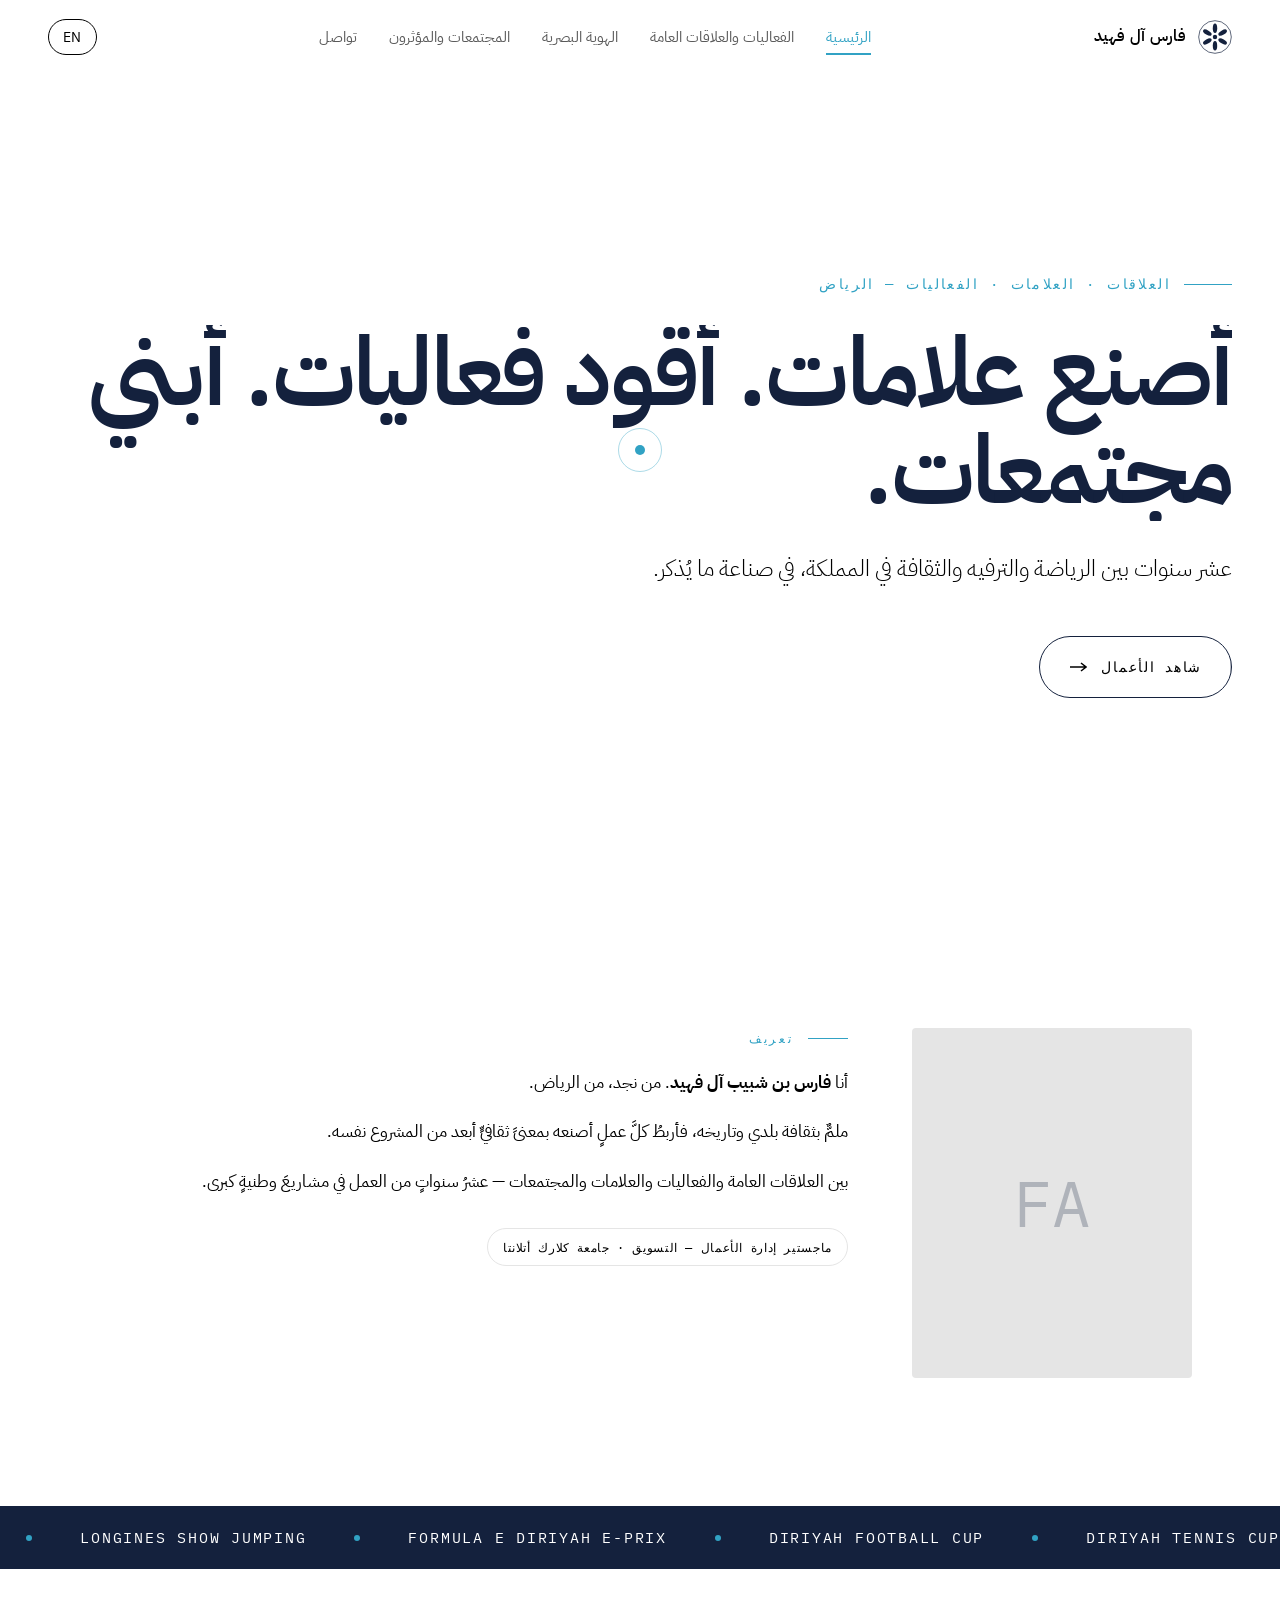
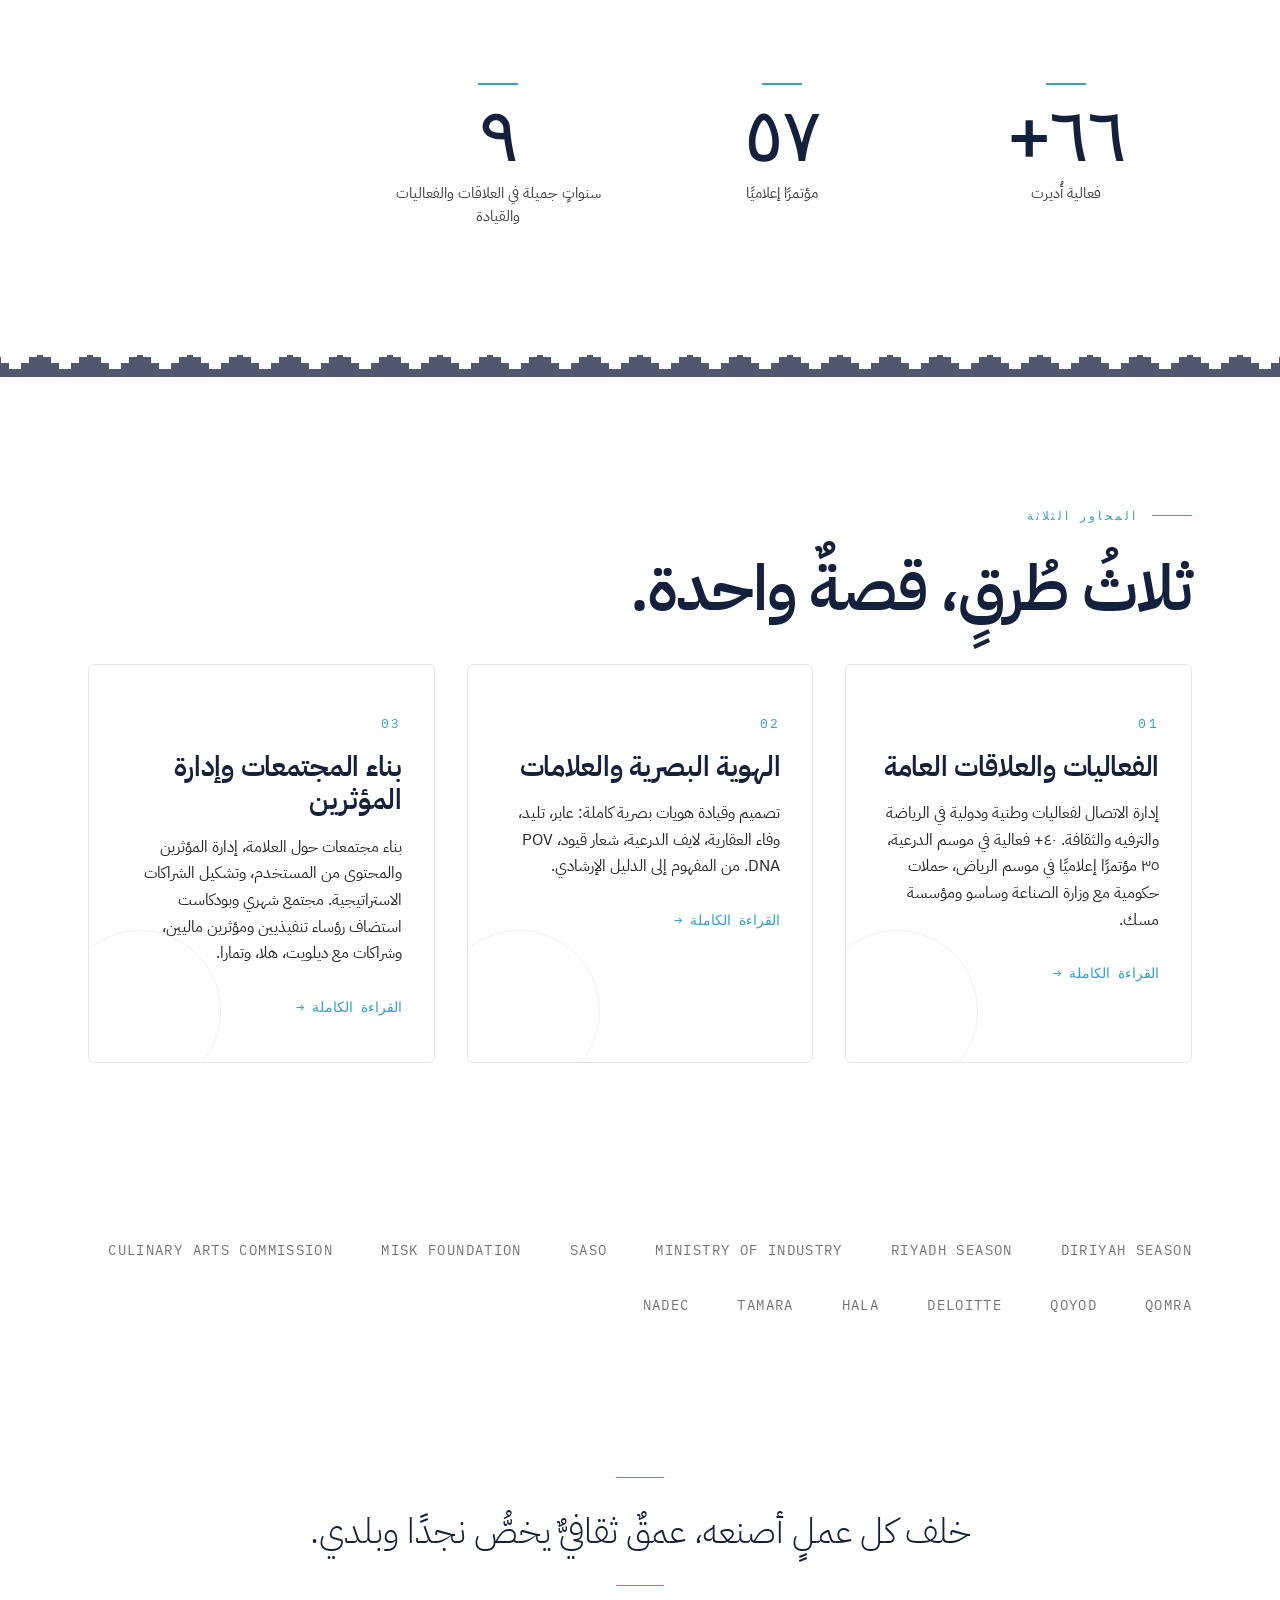
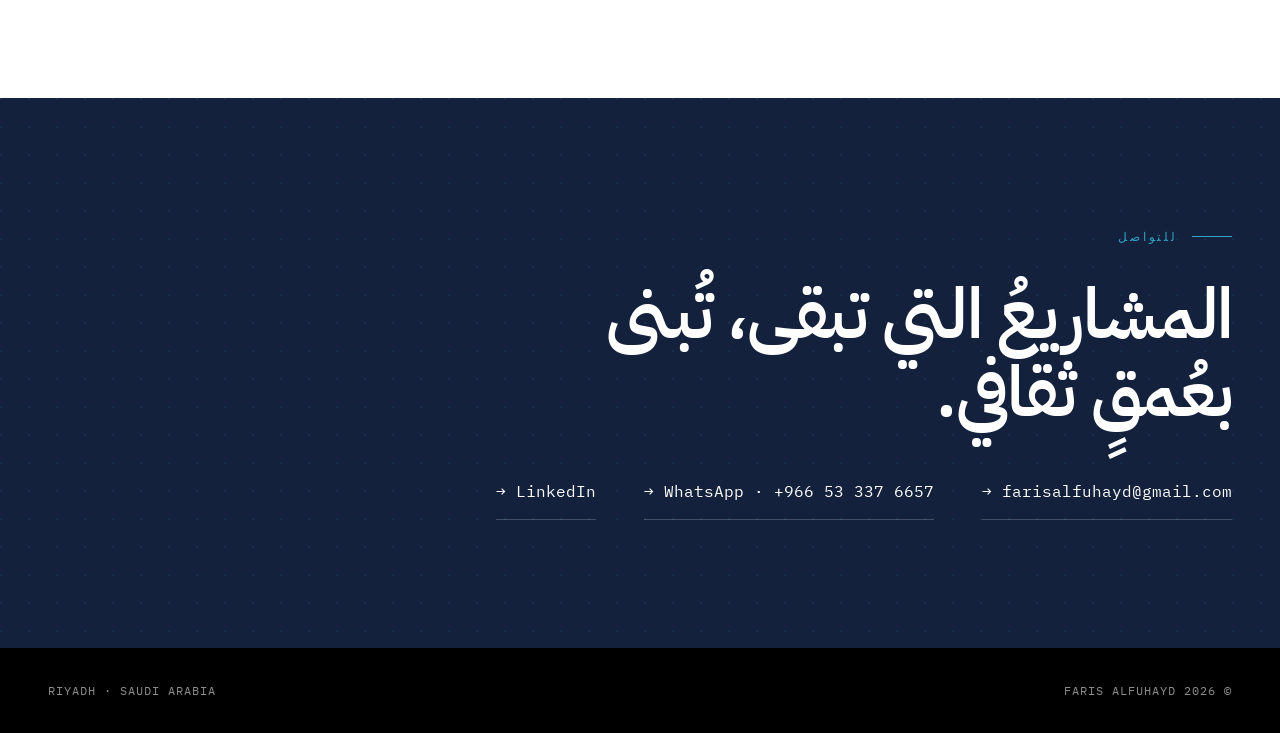
==== index.html @ be69889f "Initial portfolio site" ====
<!DOCTYPE html>
<html lang="ar" dir="rtl">
<head>
  <meta charset="UTF-8">
  <meta name="viewport" content="width=device-width, initial-scale=1.0">
  <title>فارس آل فهيد · Faris Alfuhayd</title>
  <meta name="description" content="عشر سنوات بين الرياضة والترفيه والثقافة، في صناعة ما يُذكر. علامات، فعاليات، مجتمعات.">
  <link rel="preconnect" href="https://fonts.googleapis.com">
  <link rel="preconnect" href="https://fonts.gstatic.com" crossorigin>
  <link href="https://fonts.googleapis.com/css2?family=IBM+Plex+Sans+Arabic:wght@300;400;500;600;700&family=IBM+Plex+Mono:wght@400;500&family=Inter:wght@300;400;500;600;700&display=swap" rel="stylesheet">
  <link rel="stylesheet" href="styles.css">
</head>
<body>

<!-- Opening door reveal (Najdi door inspired — six-petal rosette seal) -->
<div class="door-reveal">
  <div class="panel left"></div>
  <svg class="seal" viewBox="0 0 100 100" aria-hidden="true">
    <g fill="currentColor">
      <circle cx="50" cy="50" r="48" fill="none" stroke="currentColor" stroke-width="1.2"/>
      <circle cx="50" cy="50" r="34" fill="none" stroke="currentColor" stroke-width="0.8"/>
      <g transform="translate(50 50)">
        <ellipse cx="0" cy="-22" rx="5" ry="12"/>
        <ellipse cx="0" cy="-22" rx="5" ry="12" transform="rotate(60)"/>
        <ellipse cx="0" cy="-22" rx="5" ry="12" transform="rotate(120)"/>
        <ellipse cx="0" cy="-22" rx="5" ry="12" transform="rotate(180)"/>
        <ellipse cx="0" cy="-22" rx="5" ry="12" transform="rotate(240)"/>
        <ellipse cx="0" cy="-22" rx="5" ry="12" transform="rotate(300)"/>
        <circle r="5"/>
      </g>
      <!-- stepped crown tips outside ring -->
      <g>
        <rect x="48" y="0" width="4" height="6"/>
        <rect x="48" y="94" width="4" height="6"/>
        <rect x="0" y="48" width="6" height="4"/>
        <rect x="94" y="48" width="6" height="4"/>
      </g>
    </g>
  </svg>
  <div class="panel right"></div>
</div>

<!-- Nav -->
<nav class="nav">
  <a href="index.html" class="nav-logo">
    <svg class="mark" viewBox="0 0 100 100" aria-hidden="true">
      <g fill="currentColor">
        <circle cx="50" cy="50" r="48" fill="none" stroke="currentColor" stroke-width="2"/>
        <g transform="translate(50 50)">
          <ellipse cx="0" cy="-26" rx="6.5" ry="14"/>
          <ellipse cx="0" cy="-26" rx="6.5" ry="14" transform="rotate(60)"/>
          <ellipse cx="0" cy="-26" rx="6.5" ry="14" transform="rotate(120)"/>
          <ellipse cx="0" cy="-26" rx="6.5" ry="14" transform="rotate(180)"/>
          <ellipse cx="0" cy="-26" rx="6.5" ry="14" transform="rotate(240)"/>
          <ellipse cx="0" cy="-26" rx="6.5" ry="14" transform="rotate(300)"/>
          <circle r="6.5"/>
        </g>
      </g>
    </svg>
    <span>
      <span class="lang-ar">فارس آل فهيد</span>
      <span class="lang-en">Faris Alfuhayd</span>
    </span>
  </a>
  <ul class="nav-links">
    <li><a href="index.html"><span class="lang-ar">الرئيسية</span><span class="lang-en">Home</span></a></li>
    <li><a href="events.html"><span class="lang-ar">الفعاليات والعلاقات العامة</span><span class="lang-en">Events & PR</span></a></li>
    <li><a href="brand.html"><span class="lang-ar">الهوية البصرية</span><span class="lang-en">Brand</span></a></li>
    <li><a href="community.html"><span class="lang-ar">المجتمعات والمؤثرون</span><span class="lang-en">Community & Influencers</span></a></li>
    <li><a href="#contact"><span class="lang-ar">تواصل</span><span class="lang-en">Contact</span></a></li>
  </ul>
  <button class="lang-toggle" aria-label="Switch language">EN</button>
</nav>

<!-- Hero -->
<section class="hero">
  <!-- Hero background rosette removed pending faithful Najdi SVG from Faris.
       Will be added back when the exact pattern is provided — no recreations. -->
  <div class="hero-rosette" hidden>
    <!--
      Najdi six-petal rosette, faithful proportions:
      r=2.5  center dot (filled)
      r=12   inner petal start (gap between center and petals)
      r=50   outer petal tip (gap between petals and ring)
      r=58   inner ring (encloses petals cleanly)
      r=78   middle ring (toothed band sits between this and outer ring)
      r=78–88  24 outward-pointing teeth
      r=96   outer ring
      Petals are slim almonds, max width ~3, never overlapping each other
      or breaking the inner ring. This matches the rightmost rosette in
      the Najdi pattern reference.
    -->
    <svg viewBox="0 0 200 200" aria-hidden="true">
      <g fill="none" stroke="currentColor" stroke-width="0.6">
        <circle cx="100" cy="100" r="96"/>
        <circle cx="100" cy="100" r="78"/>
        <circle cx="100" cy="100" r="58"/>
      </g>

      <!-- Six slim almond petals, contained inside the inner ring -->
      <g transform="translate(100 100)" fill="none" stroke="currentColor" stroke-width="0.6">
        <g id="petalUnit">
          <path d="M 0 -12 C -2.5 -22 -2.5 -42 0 -50 C 2.5 -42 2.5 -22 0 -12 Z"/>
        </g>
        <use href="#petalUnit"/>
        <use href="#petalUnit" transform="rotate(60)"/>
        <use href="#petalUnit" transform="rotate(120)"/>
        <use href="#petalUnit" transform="rotate(180)"/>
        <use href="#petalUnit" transform="rotate(240)"/>
        <use href="#petalUnit" transform="rotate(300)"/>
      </g>

      <!-- Center dot -->
      <circle cx="100" cy="100" r="2.5" fill="currentColor"/>

      <!-- 24 outward-pointing teeth between middle ring (r=78) and outer ring (r=96) -->
      <g transform="translate(100 100)" fill="currentColor" stroke="none">
        <g id="toothUnit"><path d="M -1.6 -78 L 0 -88 L 1.6 -78 Z"/></g>
        <use href="#toothUnit"/>
        <use href="#toothUnit" transform="rotate(15)"/>
        <use href="#toothUnit" transform="rotate(30)"/>
        <use href="#toothUnit" transform="rotate(45)"/>
        <use href="#toothUnit" transform="rotate(60)"/>
        <use href="#toothUnit" transform="rotate(75)"/>
        <use href="#toothUnit" transform="rotate(90)"/>
        <use href="#toothUnit" transform="rotate(105)"/>
        <use href="#toothUnit" transform="rotate(120)"/>
        <use href="#toothUnit" transform="rotate(135)"/>
        <use href="#toothUnit" transform="rotate(150)"/>
        <use href="#toothUnit" transform="rotate(165)"/>
        <use href="#toothUnit" transform="rotate(180)"/>
        <use href="#toothUnit" transform="rotate(195)"/>
        <use href="#toothUnit" transform="rotate(210)"/>
        <use href="#toothUnit" transform="rotate(225)"/>
        <use href="#toothUnit" transform="rotate(240)"/>
        <use href="#toothUnit" transform="rotate(255)"/>
        <use href="#toothUnit" transform="rotate(270)"/>
        <use href="#toothUnit" transform="rotate(285)"/>
        <use href="#toothUnit" transform="rotate(300)"/>
        <use href="#toothUnit" transform="rotate(315)"/>
        <use href="#toothUnit" transform="rotate(330)"/>
        <use href="#toothUnit" transform="rotate(345)"/>
      </g>
    </svg>
  </div>

  <div class="hero-inner">
    <div class="hero-eyebrow">
      <span class="lang-ar">العلاقات · العلامات · الفعاليات — الرياض</span>
      <span class="lang-en">PR · Brand · Events — Riyadh</span>
    </div>

    <h1 class="hero-title">
      <span data-lang="ar">أصنع علامات. أقود فعاليات. أبني مجتمعات.</span>
      <span data-lang="en">I make brands. I lead events. I build communities.</span>
    </h1>

    <p class="hero-tagline">
      <span class="lang-ar">عشر سنوات بين الرياضة والترفيه والثقافة في المملكة، في صناعة ما يُذكر.</span>
      <span class="lang-en">Ten years between sport, entertainment, and culture in Saudi Arabia — making what's remembered.</span>
    </p>

    <a href="#work" class="hero-cta">
      <span class="lang-ar">شاهد الأعمال</span>
      <span class="lang-en">See the work</span>
      <svg width="18" height="10" viewBox="0 0 18 10" fill="none">
        <path d="M1 5 L17 5 M12 1 L17 5 L12 9" stroke="currentColor" stroke-width="1.5"/>
      </svg>
    </a>
  </div>
</section>

<!-- About — moved to the start (right after hero) so visitors meet Faris first -->
<section class="section" id="about">
  <div class="about-grid reveal">
    <div class="about-photo" aria-label="Faris bin Shabib Al Fuhayd portrait"></div>
    <div class="about-body">
      <div class="section-eyebrow" style="margin-bottom: 1.2rem;">
        <span class="lang-ar">تعريف</span>
        <span class="lang-en">About</span>
      </div>
      <p>
        <span class="lang-ar">أنا <strong>فارس بن شبيب آل فهيد</strong>. من نجد، من الرياض.</span>
        <span class="lang-en">I'm <strong>Faris bin Shabib Al Fuhayd</strong>. From Najd. From Riyadh.</span>
      </p>
      <p>
        <span class="lang-ar">ملمٌّ بثقافة بلدي وتاريخه، فأربطُ كلَّ عملٍ أصنعه بمعنىً ثقافيٍّ أبعد من المشروع نفسه.</span>
        <span class="lang-en">Rooted in my country's culture and history, I tie every work I make to a meaning beyond the project itself.</span>
      </p>
      <p>
        <span class="lang-ar">بين العلاقات العامة والفعاليات والعلامات والمجتمعات — عشرُ سنواتٍ من العمل في مشاريعَ وطنيةٍ كبرى.</span>
        <span class="lang-en">Across PR, events, brand, and community — ten years on national-scale projects.</span>
      </p>
      <div class="credentials">
        <span class="cred-pill"><span class="lang-ar">ماجستير إدارة الأعمال — التسويق · جامعة كلارك أتلانتا</span><span class="lang-en">MBA Marketing · Clark Atlanta</span></span>
      </div>
    </div>
  </div>
</section>

<!-- Marquee of headline credits -->
<div class="marquee">
  <div class="marquee-track">
    <span>DIRIYAH TENNIS CUP <i class="dot"></i> DIRIYAH FOOTBALL CUP <i class="dot"></i> FORMULA E DIRIYAH E-PRIX <i class="dot"></i> LONGINES SHOW JUMPING <i class="dot"></i> BMX OLYMPIC QUALIFIER <i class="dot"></i> JAKE PAUL vs TOMMY FURY <i class="dot"></i> RIYADH SEASON <i class="dot"></i> DIRIYAH SEASON <i class="dot"></i> GILLES BENSIMON · CULINARY ARTS <i class="dot"></i> MISK FOUNDATION <i class="dot"></i> MINISTRY OF INDUSTRY <i class="dot"></i> SASO <i class="dot"></i> QOYOD <i class="dot"></i>&nbsp;</span>
    <span>DIRIYAH TENNIS CUP <i class="dot"></i> DIRIYAH FOOTBALL CUP <i class="dot"></i> FORMULA E DIRIYAH E-PRIX <i class="dot"></i> LONGINES SHOW JUMPING <i class="dot"></i> BMX OLYMPIC QUALIFIER <i class="dot"></i> JAKE PAUL vs TOMMY FURY <i class="dot"></i> RIYADH SEASON <i class="dot"></i> DIRIYAH SEASON <i class="dot"></i> GILLES BENSIMON · CULINARY ARTS <i class="dot"></i> MISK FOUNDATION <i class="dot"></i> MINISTRY OF INDUSTRY <i class="dot"></i> SASO <i class="dot"></i> QOYOD <i class="dot"></i>&nbsp;</span>
  </div>
</div>

<!-- Stats -->
<section class="stats">
  <div class="stat reveal">
    <div class="stat-number count-on-scroll" data-target="70" data-suffix="+">0</div>
    <div class="stat-label">
      <span class="lang-ar">فعالية أُديرت</span>
      <span class="lang-en">events managed</span>
    </div>
  </div>
  <div class="stat reveal">
    <div class="stat-number count-on-scroll" data-target="60" data-suffix="">0</div>
    <div class="stat-label">
      <span class="lang-ar">مؤتمرًا إعلاميًا</span>
      <span class="lang-en">media conferences</span>
    </div>
  </div>
  <div class="stat reveal">
    <div class="stat-number count-on-scroll" data-target="10" data-suffix="">0</div>
    <div class="stat-label">
      <span class="lang-ar">سنواتٍ جميلة في العلاقات والفعاليات والقيادة</span>
      <span class="lang-en">years in PR, events, and leadership</span>
    </div>
  </div>
</section>

<!-- Najdi stepped-crown band (tiled as CSS background, exact proportions) -->
<div class="crown-step" aria-hidden="true"></div>

<!-- Three Pillars -->
<section class="section" id="work">
  <div class="reveal">
    <div class="section-eyebrow">
      <span class="lang-ar">المحاور الثلاثة</span>
      <span class="lang-en">Three pillars</span>
    </div>
    <h2 class="section-title">
      <span class="lang-ar">ثلاثُ طُرقٍ، قصةٌ واحدة.</span>
      <span class="lang-en">Three paths. One story.</span>
    </h2>
  </div>

  <div class="pillars reveal-stagger">
    <a href="events.html" class="pillar">
      <div class="pillar-num">01</div>
      <h3>
        <span class="lang-ar">الفعاليات والعلاقات العامة</span>
        <span class="lang-en">Events & PR</span>
      </h3>
      <p>
        <span class="lang-ar">إدارة الاتصال لفعاليات وطنية ودولية في الرياضة والترفيه والثقافة. ٤٠+ فعالية في موسم الدرعية، ٣٥ مؤتمرًا إعلاميًا في موسم الرياض، حملات حكومية مع وزارة الصناعة وساسو ومؤسسة مسك.</span>
        <span class="lang-en">Communications leadership for national and international events across sport, entertainment and culture. 40+ events at Diriyah Season, 35 media conferences at Riyadh Season, government communications with MIM, SASO and MISK.</span>
      </p>
      <span class="work-card-arrow">
        <span class="lang-ar">القراءة الكاملة</span>
        <span class="lang-en">Read full case</span>
        →
      </span>
    </a>

    <a href="brand.html" class="pillar">
      <div class="pillar-num">02</div>
      <h3>
        <span class="lang-ar">الهوية البصرية والعلامات</span>
        <span class="lang-en">Brand Identity</span>
      </h3>
      <p>
        <span class="lang-ar">تصميم وقيادة هويات بصرية كاملة: عابر، تليد، وفاء العقارية، لايف الدرعية، شعار قيود، POV DNA. من المفهوم إلى الدليل الإرشادي.</span>
        <span class="lang-en">Full visual identity systems designed and led: ABER, Talid, WAFA real estate, Live Diriyah, Qoyod, POV DNA. From concept to brand guidelines.</span>
      </p>
      <span class="work-card-arrow">
        <span class="lang-ar">القراءة الكاملة</span>
        <span class="lang-en">Read full case</span>
        →
      </span>
    </a>

    <a href="community.html" class="pillar">
      <div class="pillar-num">03</div>
      <h3>
        <span class="lang-ar">بناء المجتمعات وإدارة المؤثرين</span>
        <span class="lang-en">Community Building & Influencer Management</span>
      </h3>
      <p>
        <span class="lang-ar">بناء مجتمعات حول العلامة، إدارة المؤثرين والمحتوى من المستخدم، وتشكيل الشراكات الاستراتيجية. مجتمع شهري وبودكاست استضاف رؤساء تنفيذيين ومؤثرين ماليين، وشراكات مع ديلويت، هلا، وتمارا.</span>
        <span class="lang-en">Building communities around the brand, running influencer and UGC rosters, and shaping strategic partnerships. A monthly community and podcast that has hosted CEOs and major finance creators, with partnerships across Deloitte, HALA, and Tamara.</span>
      </p>
      <span class="work-card-arrow">
        <span class="lang-ar">القراءة الكاملة</span>
        <span class="lang-en">Read full case</span>
        →
      </span>
    </a>
  </div>
</section>

<!-- Client strip -->
<div class="client-strip reveal">
  <span>Diriyah Season</span>
  <span>Riyadh Season</span>
  <span>Ministry of Industry</span>
  <span>SASO</span>
  <span>MISK Foundation</span>
  <span>Culinary Arts Commission</span>
  <span>Qomra</span>
  <span>Qoyod</span>
  <span>Deloitte</span>
  <span>HALA</span>
  <span>Tamara</span>
  <span>NADEC</span>
</div>

<!-- Pull quote -->
<div class="pullquote reveal">
  <span class="lang-ar">خلف كل عملٍ أصنعه، عمقٌ ثقافيٌّ يخصُّ نجدًا وبلدي.</span>
  <span class="lang-en">Behind every work I make, a cultural depth that belongs to Najd and to my country.</span>
</div>

<!-- Contact -->
<section class="contact" id="contact">
  <div class="contact-inner reveal">
    <div class="section-eyebrow" style="color: var(--turquoise);">
      <span class="lang-ar">للتواصل</span>
      <span class="lang-en">Get in touch</span>
    </div>
    <h2 class="contact-title">
      <span class="lang-ar">المشاريعُ التي تبقى، تُبنى بعُمقٍ ثقافي.</span>
      <span class="lang-en">The projects that last are built with cultural depth.</span>
    </h2>
    <div class="contact-links">
      <a href="mailto:farisalfuhayd@gmail.com">
        farisalfuhayd@gmail.com →
      </a>
      <a href="https://wa.me/966533376657" target="_blank" rel="noopener">
        WhatsApp · +966 53 337 6657 →
      </a>
      <a href="https://www.linkedin.com/in/faris-al-fuhayd" target="_blank" rel="noopener">
        LinkedIn →
      </a>
    </div>
  </div>
</section>

<!-- Footer -->
<footer class="footer">
  <div>© 2026 FARIS ALFUHAYD</div>
  <div>RIYADH · SAUDI ARABIA</div>
</footer>

<script src="script.js"></script>
</body>
</html>
---- styles.css ----
/* =====================================================
   Faris Alfuhayd — Portfolio · v2
   Palette: Black, Prussian Blue, Turquoise Surf, Alabaster, White
   Motion: Najdi pattern system — stepped crowns, six-petal
           rosettes, toothed zigzags, diamond rosette borders.
   ===================================================== */

:root {
  --black: #000000;
  --prussian: #14213D;
  --turquoise: #31A2C4;
  --alabaster: #E5E5E5;
  --white: #FFFFFF;

  --ink: var(--black);
  --bg: var(--white);
  --surface: var(--alabaster);
  --accent: var(--turquoise);
  --deep: var(--prussian);

  --serif-ar: "IBM Plex Sans Arabic", "Noto Naskh Arabic", system-ui, sans-serif;
  --serif-en: "Inter", "Söhne", system-ui, -apple-system, sans-serif;
  --mono: "IBM Plex Mono", "JetBrains Mono", ui-monospace, monospace;

  --maxw: 1200px;
  --gutter: clamp(1rem, 4vw, 3rem);
  --section-y: clamp(4rem, 10vw, 8rem);

  --ease: cubic-bezier(0.65, 0, 0.35, 1);
  --ease-out: cubic-bezier(0.16, 1, 0.3, 1);
  --ease-spring: cubic-bezier(0.34, 1.56, 0.64, 1);
}

* { box-sizing: border-box; margin: 0; padding: 0; }

html { scroll-behavior: smooth; }
html[dir="rtl"] { direction: rtl; }
html[dir="ltr"] { direction: ltr; }

body {
  font-family: var(--serif-ar);
  background: var(--bg);
  color: var(--ink);
  font-size: 17px;
  line-height: 1.7;
  -webkit-font-smoothing: antialiased;
  overflow-x: hidden;
  cursor: none;
}

html[lang="en"] body { font-family: var(--serif-en); line-height: 1.6; }

[data-lang="ar"] { display: none; }
[data-lang="en"] { display: none; }
html[lang="ar"] [data-lang="ar"] { display: revert; }
html[lang="en"] [data-lang="en"] { display: revert; }
html[lang="ar"] .lang-ar { display: inline; }
html[lang="en"] .lang-en { display: inline; }
html[lang="ar"] .lang-en,
html[lang="en"] .lang-ar { display: none; }

a { color: inherit; text-decoration: none; }
img, svg, video { display: block; max-width: 100%; height: auto; }

/* Custom cursor — simple Turquoise dot until faithful Najdi SVG is provided. */
.cursor-dot {
  position: fixed; top: 0; left: 0;
  width: 10px; height: 10px;
  background: var(--accent);
  border-radius: 50%;
  pointer-events: none;
  z-index: 9999;
  transform: translate(-50%, -50%);
  transition: width 0.25s, height 0.25s, opacity 0.25s, transform 0.25s var(--ease-spring);
}
.cursor-ring {
  position: fixed; top: 0; left: 0;
  width: 44px; height: 44px;
  border: 1px solid var(--accent);
  border-radius: 50%;
  pointer-events: none;
  z-index: 9998;
  transform: translate(-50%, -50%);
  transition: width 0.3s var(--ease-out), height 0.3s var(--ease-out), opacity 0.3s, border-color 0.3s;
  opacity: 0.4;
}
body.cursor-hover .cursor-dot { width: 18px; height: 18px; }
body.cursor-hover .cursor-ring { width: 82px; height: 82px; opacity: 0.25; border-color: var(--accent); }

@media (hover: none), (max-width: 768px) {
  body { cursor: auto; }
  .cursor-dot, .cursor-ring { display: none; }
}

/* =================== Opening door reveal =================== */
.door-reveal {
  position: fixed;
  inset: 0;
  z-index: 10000;
  pointer-events: none;
  display: flex;
}
.door-reveal .panel {
  flex: 1;
  background: var(--prussian);
  position: relative;
  transition: transform 1.6s var(--ease) 0.4s;
}
.door-reveal .panel.left { transform-origin: left; }
.door-reveal .panel.right { transform-origin: right; }
.door-reveal.open .panel.left { transform: translateX(-100%); }
.door-reveal.open .panel.right { transform: translateX(100%); }
html[dir="rtl"] .door-reveal.open .panel.left { transform: translateX(100%); }
html[dir="rtl"] .door-reveal.open .panel.right { transform: translateX(-100%); }

/* Stepped crown silhouette over the door (Najdi mud-wall top) */
.door-reveal .panel::before {
  content: "";
  position: absolute;
  top: 0; left: 0; right: 0;
  height: 30px;
  background-image:
    linear-gradient(var(--turquoise), var(--turquoise));
  background-size: 0 0;
  /* The pattern itself comes from .crown-pattern below; here we leave the panel solid. */
}

.door-reveal .seal {
  position: absolute;
  top: 50%; left: 50%;
  width: 180px; height: 180px;
  color: var(--turquoise);
  opacity: 0;
  transform: translate(-50%, -50%) scale(0.4) rotate(-90deg);
  animation: sealIn 1.1s var(--ease-spring) 0.2s forwards;
}
.door-reveal.open .seal {
  animation: sealOut 0.7s var(--ease) forwards;
}
@keyframes sealIn {
  to { opacity: 1; transform: translate(-50%, -50%) scale(1) rotate(0deg); }
}
@keyframes sealOut {
  to { opacity: 0; transform: translate(-50%, -50%) scale(2.5) rotate(180deg); }
}

/* =================== Najdi pattern bands =================== */
/* Stepped crown — tiled as a CSS background so proportions stay crisp.
   Each 50×22 unit is the exact stepped pyramid; repeat-x keeps geometry. */
.crown-step {
  display: block;
  width: 100%;
  height: 22px;
  background-image: url("data:image/svg+xml;utf8,<svg xmlns='http://www.w3.org/2000/svg' viewBox='0 0 50 22'><g fill='%2314213D'><rect x='0' y='14' width='50' height='8'/><rect x='6' y='8' width='38' height='6'/><rect x='14' y='2' width='22' height='6'/><rect x='22' y='0' width='6' height='2'/></g></svg>");
  background-repeat: repeat-x;
  background-position: center top;
  background-size: 50px 22px;
  opacity: 0;
  transform: translateY(20px);
  transition: opacity 1s var(--ease-out), transform 1s var(--ease-out);
}
.crown-step.in { opacity: 0.75; transform: translateY(0); }
.crown-step.solid.in { opacity: 1; }

/* Diamond-rosette border */
.rosette-border {
  display: flex;
  justify-content: center;
  align-items: center;
  gap: 24px;
  color: var(--prussian);
  margin: clamp(2.5rem, 6vw, 5rem) 0;
  opacity: 0;
  transform: translateY(20px);
  transition: opacity 1s var(--ease-out), transform 1s var(--ease-out);
}
.rosette-border.in { opacity: 0.55; transform: translateY(0); }
.rosette-border svg { width: 36px; height: 36px; flex: none; }
.rosette-border .line {
  height: 1px; background: currentColor; flex: 1; max-width: 200px; opacity: 0.4;
}

/* Toothed zigzag */
.tooth-band {
  height: 14px; width: 100%;
  background-image: url("data:image/svg+xml;utf8,<svg xmlns='http://www.w3.org/2000/svg' viewBox='0 0 20 14'><path d='M0 0 L10 14 L20 0 Z' fill='%2314213D'/></svg>");
  background-repeat: repeat-x;
  background-size: 20px 14px;
  opacity: 0.3;
}

/* =================== Nav =================== */
.nav {
  position: fixed;
  top: 0; left: 0; right: 0;
  z-index: 100;
  padding: 1.2rem var(--gutter);
  display: flex;
  align-items: center;
  justify-content: space-between;
  background: rgba(255,255,255,0.78);
  backdrop-filter: blur(20px);
  -webkit-backdrop-filter: blur(20px);
  border-bottom: 1px solid transparent;
  transition: border-color 0.4s, background 0.4s, padding 0.4s;
}
.nav.scrolled {
  border-color: rgba(20,33,61,0.08);
  padding-top: 0.9rem;
  padding-bottom: 0.9rem;
}

.nav-logo {
  display: flex;
  align-items: center;
  gap: 0.7rem;
  font-weight: 600;
  font-size: 1rem;
  letter-spacing: 0.02em;
  transition: gap 0.3s;
}
.nav-logo:hover { gap: 1rem; }
.nav-logo .mark {
  width: 34px; height: 34px;
  color: var(--prussian);
  transition: transform 0.6s var(--ease-spring), color 0.3s;
}
.nav-logo:hover .mark { transform: rotate(60deg); color: var(--accent); }

.nav-links {
  display: flex;
  align-items: center;
  gap: 2rem;
  list-style: none;
}
.nav-links a {
  position: relative;
  font-size: 0.95rem;
  font-weight: 400;
  opacity: 0.65;
  transition: opacity 0.3s, color 0.3s;
}
.nav-links a:hover, .nav-links a.active { opacity: 1; color: var(--accent); }
.nav-links a.active::after {
  content: ""; position: absolute;
  bottom: -7px; left: 0; right: 0;
  height: 2px; background: var(--accent);
  transform-origin: left; animation: drawLine 0.4s var(--ease-out);
}
html[dir="rtl"] .nav-links a.active::after { transform-origin: right; }
@keyframes drawLine { from { transform: scaleX(0); } to { transform: scaleX(1); } }

.lang-toggle {
  background: none;
  border: 1px solid var(--ink);
  padding: 0.4rem 0.9rem;
  font-family: inherit;
  font-size: 0.85rem;
  cursor: pointer;
  border-radius: 999px;
  transition: background 0.3s, color 0.3s, transform 0.3s;
  color: var(--ink);
}
.lang-toggle:hover { background: var(--ink); color: var(--white); transform: scale(1.05); }

@media (max-width: 768px) {
  .nav-links { display: none; }
}

/* =================== Hero =================== */
.hero {
  min-height: 100vh;
  padding: calc(var(--section-y) + 4rem) var(--gutter) var(--section-y);
  display: flex;
  flex-direction: column;
  justify-content: center;
  position: relative;
  overflow: hidden;
}

/* Hero rosette intentionally hidden until faithful Najdi SVG is provided. */
.hero-rosette { display: none; }
@keyframes rotate { to { transform: rotate(360deg); } }

.hero-inner {
  max-width: var(--maxw);
  width: 100%;
  margin: 0 auto;
  position: relative;
  z-index: 1;
}

.hero-eyebrow {
  font-family: var(--mono);
  font-size: 0.85rem;
  letter-spacing: 0.18em;
  text-transform: uppercase;
  color: var(--accent);
  margin-bottom: 1.8rem;
  opacity: 0;
  transform: translateY(20px);
  animation: rise 0.9s var(--ease-out) 1.8s forwards;
  display: inline-flex;
  align-items: center;
  gap: 0.8rem;
}
.hero-eyebrow::before {
  content: "";
  width: 48px; height: 1px;
  background: var(--accent);
}

.hero-title {
  font-size: clamp(2.6rem, 7.5vw, 6rem);
  font-weight: 600;
  line-height: 1.02;
  letter-spacing: -0.025em;
  color: var(--prussian);
  margin-bottom: 1.8rem;
  overflow: hidden;
}
.hero-title .word {
  display: inline-block;
  opacity: 0;
  transform: translateY(60px);
  animation: rise 1.1s var(--ease-out) forwards;
}

.hero-tagline {
  font-size: clamp(1.1rem, 1.8vw, 1.5rem);
  font-weight: 300;
  color: var(--ink);
  max-width: 760px;
  margin-bottom: 3rem;
  opacity: 0;
  transform: translateY(20px);
  animation: rise 1s var(--ease-out) 2.2s forwards;
}

.hero-cta {
  display: inline-flex;
  align-items: center;
  gap: 0.9rem;
  font-family: var(--mono);
  font-size: 0.9rem;
  text-transform: uppercase;
  letter-spacing: 0.12em;
  padding: 1.1rem 1.8rem;
  border: 1px solid var(--prussian);
  border-radius: 999px;
  transition: all 0.4s var(--ease-out);
  opacity: 0;
  transform: translateY(20px);
  animation: rise 1s var(--ease-out) 2.5s forwards;
  position: relative;
  overflow: hidden;
}
.hero-cta::before {
  content: ""; position: absolute;
  inset: 0;
  background: var(--prussian);
  transform: translateX(-100%);
  transition: transform 0.5s var(--ease);
  z-index: -1;
}
html[dir="rtl"] .hero-cta::before { transform: translateX(100%); }
.hero-cta:hover { color: var(--white); gap: 1.4rem; border-color: var(--prussian); }
.hero-cta:hover::before { transform: translateX(0); }
.hero-cta svg { transition: transform 0.4s var(--ease-spring); }
.hero-cta:hover svg { transform: translateX(4px); }
html[dir="rtl"] .hero-cta:hover svg { transform: translateX(-4px); }

@keyframes rise { to { opacity: 1; transform: translateY(0); } }

/* =================== Scroll indicator =================== */
.scroll-cue {
  position: absolute;
  bottom: 2rem; left: 50%;
  transform: translateX(-50%);
  font-family: var(--mono);
  font-size: 0.72rem;
  letter-spacing: 0.2em;
  text-transform: uppercase;
  opacity: 0;
  animation: rise 1s var(--ease-out) 3s forwards, breathe 2s ease-in-out 3s infinite;
  color: var(--ink);
}
@keyframes breathe {
  0%, 100% { transform: translateX(-50%) translateY(0); opacity: 0.4; }
  50% { transform: translateX(-50%) translateY(6px); opacity: 1; }
}

/* =================== Section base =================== */
.section {
  padding: var(--section-y) var(--gutter);
  max-width: var(--maxw);
  margin: 0 auto;
  position: relative;
}
.section.dark {
  background: var(--prussian);
  color: var(--white);
  max-width: none;
  margin: 0;
  padding-left: var(--gutter);
  padding-right: var(--gutter);
}

.section-eyebrow {
  font-family: var(--mono);
  font-size: 0.78rem;
  letter-spacing: 0.22em;
  text-transform: uppercase;
  color: var(--accent);
  margin-bottom: 1.8rem;
  display: flex;
  align-items: center;
  gap: 0.9rem;
}
.section-eyebrow::before {
  content: "";
  width: 40px; height: 1px;
  background: var(--accent);
}

.section-title {
  font-size: clamp(2rem, 5vw, 4rem);
  font-weight: 600;
  line-height: 1.08;
  letter-spacing: -0.02em;
  color: var(--prussian);
  margin-bottom: 2.5rem;
  max-width: 18ch;
}
.section.dark .section-title { color: var(--white); }

.section-lede {
  font-size: clamp(1rem, 1.4vw, 1.2rem);
  font-weight: 300;
  max-width: 720px;
  line-height: 1.7;
  opacity: 0.85;
  margin-bottom: 3rem;
}

/* =================== Mask-wipe reveal =================== */
.mask-reveal {
  display: inline-block;
  position: relative;
  overflow: hidden;
  padding-block: 0.05em;
}
.mask-reveal > span {
  display: inline-block;
  transform: translateY(110%);
  transition: transform 1s var(--ease-out);
}
.mask-reveal.in > span { transform: translateY(0); }

/* =================== Pillars =================== */
.pillars {
  display: grid;
  grid-template-columns: repeat(3, 1fr);
  gap: 2rem;
}
@media (max-width: 800px) { .pillars { grid-template-columns: 1fr; } }

.pillar {
  position: relative;
  padding: 3rem 2rem 2.5rem;
  background: var(--white);
  border: 1px solid var(--alabaster);
  border-radius: 6px;
  transition: transform 0.5s var(--ease-out), border-color 0.5s, box-shadow 0.5s;
  overflow: hidden;
}
.pillar::before {
  content: "";
  position: absolute;
  top: 0; left: 0; right: 0;
  height: 4px;
  background: var(--accent);
  transform: scaleX(0);
  transform-origin: left;
  transition: transform 0.6s var(--ease);
}
html[dir="rtl"] .pillar::before { transform-origin: right; }

/* Pillar corner watermark — neutral geometric ring until faithful Najdi SVG is provided. */
.pillar::after {
  content: "";
  position: absolute;
  inset: auto -40px -40px auto;
  width: 160px; height: 160px;
  border: 1px solid var(--alabaster);
  border-radius: 50%;
  transition: transform 0.8s var(--ease), border-color 0.5s, opacity 0.5s;
  opacity: 0.6;
  pointer-events: none;
}
html[dir="rtl"] .pillar::after { inset: auto auto -30px -30px; }
.pillar:hover { transform: translateY(-8px); border-color: var(--accent); box-shadow: 0 30px 60px -20px rgba(20,33,61,0.18); }
.pillar:hover::before { transform: scaleX(1); }
.pillar:hover::after { transform: rotate(45deg) scale(1.15); opacity: 0.8; }

.pillar-num {
  font-family: var(--mono);
  font-size: 0.8rem;
  color: var(--accent);
  letter-spacing: 0.18em;
}
.pillar h3 {
  font-size: 1.75rem;
  font-weight: 600;
  color: var(--prussian);
  margin: 1rem 0;
  letter-spacing: -0.01em;
  line-height: 1.2;
}
.pillar p {
  font-size: 0.98rem;
  line-height: 1.7;
  opacity: 0.85;
}
.pillar .work-card-arrow {
  margin-top: 1.8rem;
  font-family: var(--mono);
  font-size: 0.85rem;
  color: var(--accent);
  display: inline-flex;
  align-items: center;
  gap: 0.5rem;
  transition: gap 0.4s var(--ease-spring), letter-spacing 0.4s;
}
.pillar:hover .work-card-arrow { gap: 1.1rem; letter-spacing: 0.02em; }

/* =================== Stats =================== */
.stats {
  display: grid;
  grid-template-columns: repeat(4, 1fr);
  gap: 2rem;
  padding: var(--section-y) var(--gutter);
  max-width: var(--maxw);
  margin: 0 auto;
}
@media (max-width: 800px) { .stats { grid-template-columns: repeat(2, 1fr); gap: 3rem 1.5rem; } }

.stat { text-align: center; position: relative; }
.stat::before {
  content: "";
  position: absolute;
  top: -14px;
  left: 50%;
  transform: translateX(-50%) scaleX(0);
  transform-origin: center;
  width: 40px; height: 2px;
  background: var(--accent);
  transition: transform 0.7s var(--ease) 0.3s;
}
.stat.in::before { transform: translateX(-50%) scaleX(1); }
.stat-number {
  font-family: var(--mono);
  font-size: clamp(2.6rem, 6vw, 4.6rem);
  font-weight: 500;
  color: var(--prussian);
  line-height: 1;
  letter-spacing: -0.025em;
  display: inline-block;
  transition: transform 0.4s var(--ease-spring);
}
.stat.pulse .stat-number { transform: scale(1.1); }
.stat-label {
  font-size: 0.92rem;
  margin-top: 0.7rem;
  opacity: 0.75;
  line-height: 1.5;
}

/* =================== Marquee =================== */
.marquee {
  overflow: hidden;
  background: var(--prussian);
  color: var(--white);
  padding: 1.2rem 0;
}
.marquee-track {
  display: flex;
  gap: 3rem;
  white-space: nowrap;
  animation: marquee 50s linear infinite;
  font-family: var(--mono);
  font-size: 0.92rem;
  letter-spacing: 0.12em;
  text-transform: uppercase;
}
@keyframes marquee { to { transform: translateX(-50%); } }
html[dir="rtl"] .marquee-track { animation-name: marqueeRTL; }
@keyframes marqueeRTL { from { transform: translateX(-50%); } to { transform: translateX(0); } }
.marquee-track span { display: inline-flex; align-items: center; gap: 3rem; }
.marquee-track .dot {
  display: inline-block;
  width: 6px; height: 6px;
  background: var(--accent);
  border-radius: 50%;
  flex-shrink: 0;
}

/* =================== Client strip =================== */
.client-strip {
  display: flex;
  flex-wrap: wrap;
  gap: 2rem 3rem;
  align-items: center;
  padding: 3rem var(--gutter);
  max-width: var(--maxw);
  margin: 0 auto;
}
.client-strip span {
  font-family: var(--mono);
  font-size: 0.86rem;
  letter-spacing: 0.1em;
  text-transform: uppercase;
  opacity: 0.55;
  transition: opacity 0.4s, color 0.4s, transform 0.4s var(--ease-spring);
  cursor: default;
}
.client-strip span:hover { opacity: 1; color: var(--accent); transform: translateY(-3px); }

/* =================== CASE STUDY — simplified, no meta sidebar =================== */
.case {
  padding: var(--section-y) 0;
  position: relative;
  border-bottom: 1px solid var(--alabaster);
}
.case:last-child { border-bottom: none; }

.case-headline {
  font-size: clamp(1.7rem, 4vw, 3rem);
  font-weight: 600;
  color: var(--prussian);
  line-height: 1.15;
  letter-spacing: -0.018em;
  max-width: 22ch;
  margin-bottom: 2.5rem;
}

.case-number {
  font-family: var(--mono);
  font-size: 0.78rem;
  letter-spacing: 0.22em;
  text-transform: uppercase;
  color: var(--accent);
  margin-bottom: 1.4rem;
  display: flex;
  align-items: center;
  gap: 0.9rem;
}
.case-number::before {
  content: "";
  width: 40px; height: 1px;
  background: var(--accent);
}

.case-body p {
  margin-bottom: 1.1rem;
  font-size: 1.04rem;
  line-height: 1.78;
  max-width: 760px;
}
.case-body ul {
  margin-block: 1.2rem;
  padding-inline-start: 1.6rem;
  max-width: 760px;
}
.case-body li {
  margin-bottom: 0.65rem;
  line-height: 1.7;
  font-size: 1rem;
}
.case-body li::marker { color: var(--accent); }
.case-body strong { color: var(--prussian); font-weight: 600; }

/* Image gallery slot — for when you drop your photos in */
.case-gallery {
  display: grid;
  grid-template-columns: repeat(auto-fill, minmax(280px, 1fr));
  gap: 1rem;
  margin: 3rem 0 1rem;
}
.case-img {
  position: relative;
  aspect-ratio: 4/3;
  background: var(--alabaster);
  border-radius: 4px;
  overflow: hidden;
  cursor: pointer;
}
.case-img.wide { grid-column: span 2; aspect-ratio: 16/9; }
@media (max-width: 700px) { .case-img.wide { grid-column: auto; aspect-ratio: 4/3; } }
.case-img img,
.case-img video {
  width: 100%; height: 100%;
  object-fit: cover;
  transition: transform 1s var(--ease-out), filter 0.6s;
  filter: saturate(0.85);
}
.case-img:hover img,
.case-img:hover video { transform: scale(1.06); filter: saturate(1.1); }
.case-img::after {
  content: "";
  position: absolute;
  inset: 0;
  background: linear-gradient(to top, rgba(20, 33, 61, 0.55) 0%, rgba(20, 33, 61, 0.05) 50%, transparent 100%);
  opacity: 0;
  transition: opacity 0.5s var(--ease);
}
.case-img:hover::after { opacity: 1; }
.case-img-caption {
  position: absolute;
  inset-inline: 1rem; bottom: 1rem;
  color: var(--white);
  font-family: var(--mono);
  font-size: 0.78rem;
  letter-spacing: 0.06em;
  opacity: 0;
  transform: translateY(20px);
  transition: opacity 0.5s, transform 0.5s var(--ease-out);
  z-index: 2;
  text-shadow: 0 2px 12px rgba(0,0,0,0.6);
}
.case-img:hover .case-img-caption { opacity: 1; transform: translateY(0); }
.case-img-placeholder {
  position: absolute; inset: 0;
  display: flex; align-items: center; justify-content: center;
  font-family: var(--mono);
  font-size: 0.78rem;
  letter-spacing: 0.18em;
  text-transform: uppercase;
  color: var(--prussian);
  opacity: 0.35;
  text-align: center;
  padding: 1rem;
}

/* =================== About =================== */
.about-grid {
  display: grid;
  grid-template-columns: 280px 1fr;
  gap: 4rem;
  align-items: start;
}
@media (max-width: 800px) { .about-grid { grid-template-columns: 1fr; gap: 2rem; } }
.about-photo {
  aspect-ratio: 4/5;
  background: var(--alabaster);
  border-radius: 4px;
  position: relative;
  overflow: hidden;
  transition: transform 0.6s var(--ease-out);
}
.about-photo::after {
  content: "FA";
  position: absolute;
  inset: 0;
  display: flex;
  align-items: center;
  justify-content: center;
  font-family: var(--mono);
  font-size: 4rem;
  color: var(--prussian);
  opacity: 0.25;
}
.about-photo:hover { transform: scale(1.02); }
.about-body p { margin-bottom: 1.2rem; font-size: 1.05rem; line-height: 1.78; }
.credentials {
  display: flex;
  flex-wrap: wrap;
  gap: 0.6rem;
  margin-top: 2rem;
}
.cred-pill {
  padding: 0.45rem 0.95rem;
  border: 1px solid var(--alabaster);
  border-radius: 999px;
  font-family: var(--mono);
  font-size: 0.78rem;
  letter-spacing: 0.05em;
  background: var(--white);
  transition: all 0.3s;
  cursor: default;
}
.cred-pill:hover { border-color: var(--accent); color: var(--accent); transform: translateY(-2px); }

/* =================== Contact =================== */
.contact {
  padding: var(--section-y) var(--gutter);
  background: var(--prussian);
  color: var(--white);
  position: relative;
  overflow: hidden;
}
.contact::before {
  content: "";
  position: absolute;
  inset: 0;
  background-image: radial-gradient(circle at 1px 1px, rgba(49, 162, 196, 0.18) 1px, transparent 0);
  background-size: 28px 28px;
  opacity: 0.6;
}
.contact-inner {
  max-width: var(--maxw);
  margin: 0 auto;
  position: relative;
}
.contact-title {
  font-size: clamp(2.2rem, 5.5vw, 4.5rem);
  font-weight: 600;
  line-height: 1.1;
  letter-spacing: -0.02em;
  margin-bottom: 2rem;
  max-width: 18ch;
}
.contact-links {
  display: flex;
  flex-wrap: wrap;
  gap: 2rem 3rem;
  margin-top: 2rem;
}
.contact-links a {
  display: inline-flex;
  align-items: center;
  gap: 0.7rem;
  padding: 0.9rem 0;
  font-family: var(--mono);
  font-size: 0.98rem;
  border-bottom: 1px solid rgba(255,255,255,0.2);
  transition: border-color 0.4s, color 0.4s, gap 0.4s var(--ease-spring);
}
.contact-links a:hover { color: var(--accent); border-color: var(--accent); gap: 1.1rem; }

/* =================== Footer =================== */
.footer {
  padding: 2rem var(--gutter);
  background: var(--black);
  color: rgba(255,255,255,0.55);
  font-family: var(--mono);
  font-size: 0.78rem;
  letter-spacing: 0.08em;
  display: flex;
  flex-wrap: wrap;
  justify-content: space-between;
  gap: 1rem;
}

/* =================== Reveal on scroll =================== */
.reveal {
  opacity: 0; transform: translateY(50px);
  transition: opacity 1s var(--ease-out), transform 1s var(--ease-out);
}
.reveal.in { opacity: 1; transform: translateY(0); }

.reveal-stagger > * {
  opacity: 0;
  transform: translateY(40px);
  transition: opacity 0.8s var(--ease-out), transform 0.8s var(--ease-out);
}
.reveal-stagger.in > * { opacity: 1; transform: translateY(0); }
.reveal-stagger.in > *:nth-child(1) { transition-delay: 0.05s; }
.reveal-stagger.in > *:nth-child(2) { transition-delay: 0.2s; }
.reveal-stagger.in > *:nth-child(3) { transition-delay: 0.35s; }
.reveal-stagger.in > *:nth-child(4) { transition-delay: 0.5s; }
.reveal-stagger.in > *:nth-child(5) { transition-delay: 0.65s; }
.reveal-stagger.in > *:nth-child(6) { transition-delay: 0.8s; }

/* =================== Page hero =================== */
.page-hero {
  padding: calc(var(--section-y) + 5rem) var(--gutter) var(--section-y);
  max-width: var(--maxw);
  margin: 0 auto;
  position: relative;
}
.page-hero h1 {
  font-size: clamp(2.6rem, 6.5vw, 5rem);
  font-weight: 600;
  letter-spacing: -0.022em;
  color: var(--prussian);
  line-height: 1.08;
  margin-bottom: 1.8rem;
}
.page-hero p {
  font-size: clamp(1.05rem, 1.6vw, 1.3rem);
  font-weight: 300;
  max-width: 760px;
  opacity: 0.85;
}

/* =================== Brand showcase =================== */
.brand-card {
  background: var(--white);
  border: 1px solid var(--alabaster);
  border-radius: 6px;
  padding: 0;
  overflow: hidden;
  margin-bottom: 3rem;
  transition: border-color 0.4s, transform 0.6s var(--ease-out), box-shadow 0.6s;
  cursor: pointer;
}
.brand-card:hover {
  border-color: var(--prussian);
  transform: translateY(-6px);
  box-shadow: 0 30px 70px -25px rgba(20,33,61,0.25);
}
.brand-card-cover {
  padding: 4rem 2rem;
  text-align: center;
  display: flex;
  flex-direction: column;
  align-items: center;
  justify-content: center;
  min-height: 320px;
  position: relative;
  overflow: hidden;
}
.brand-card-cover::after {
  content: "";
  position: absolute; inset: 0;
  background: radial-gradient(circle at 50% 50%, rgba(255,255,255,0.08) 0%, transparent 70%);
  opacity: 0;
  transition: opacity 0.5s;
}
.brand-card:hover .brand-card-cover::after { opacity: 1; }
.brand-card-body {
  padding: 2rem;
  border-top: 1px solid var(--alabaster);
}
.brand-card h3 {
  font-size: 1.65rem;
  font-weight: 600;
  color: var(--prussian);
  margin-bottom: 0.5rem;
}
.brand-card-tag {
  font-family: var(--mono);
  font-size: 0.78rem;
  letter-spacing: 0.15em;
  text-transform: uppercase;
  color: var(--accent);
  margin-bottom: 1rem;
}
.brand-card p { line-height: 1.7; font-size: 0.98rem; opacity: 0.85; }

.cover-aber { background: linear-gradient(135deg, #6B2FB5 0%, #14213D 70%, #000 100%); color: var(--white); }
.cover-talid { background: linear-gradient(135deg, #F2E8DC 0%, #D9C4A1 100%); color: var(--prussian); }
.cover-wafa { background: linear-gradient(135deg, #2F5C6E 0%, #14213D 100%); color: var(--white); }
.cover-live { background: linear-gradient(135deg, #B9532C 0%, #6E2C18 100%); color: var(--white); }
.cover-quyud { background: linear-gradient(135deg, #1A1A1A 0%, #000 100%); color: var(--turquoise); }
.cover-pov { background: linear-gradient(135deg, var(--alabaster) 0%, #B8B8B8 100%); color: var(--prussian); }

.brand-name-display {
  font-size: clamp(2.5rem, 6vw, 5rem);
  font-weight: 700;
  letter-spacing: -0.02em;
  line-height: 1;
  position: relative;
  z-index: 1;
}
.brand-name-display .ar { font-family: var(--serif-ar); }
.brand-name-display .en { font-family: var(--serif-en); }
.brand-tagline-display {
  margin-top: 1rem;
  font-size: 1.05rem;
  font-weight: 300;
  opacity: 0.85;
  letter-spacing: 0.02em;
  position: relative;
  z-index: 1;
}

/* =================== Pull quote =================== */
.pullquote {
  font-size: clamp(1.4rem, 2.8vw, 2.2rem);
  font-weight: 300;
  line-height: 1.4;
  max-width: 920px;
  margin: clamp(4rem, 10vw, 7rem) auto;
  text-align: center;
  color: var(--prussian);
  position: relative;
  padding: 0 2rem;
}
.pullquote::before, .pullquote::after {
  content: ""; display: block;
  width: 48px; height: 1px;
  background: var(--accent);
  margin: 1.8rem auto;
}

/* =================== Click ripple (Najdi rosette burst) =================== */
.ripple {
  position: fixed;
  width: 60px; height: 60px;
  margin-top: -30px; margin-left: -30px;
  pointer-events: none;
  z-index: 9997;
  opacity: 0;
  animation: rippleOut 0.7s var(--ease-out) forwards;
}
@keyframes rippleOut {
  0% { transform: scale(0.2); opacity: 0.6; }
  100% { transform: scale(2.5) rotate(45deg); opacity: 0; }
}

/* =================== Pattern bg variants =================== */
.pattern-bg {
  background-image: radial-gradient(circle at 1px 1px, rgba(20, 33, 61, 0.07) 1px, transparent 0);
  background-size: 28px 28px;
}

/* =================== Reduced motion =================== */
@media (prefers-reduced-motion: reduce) {
  *, *::before, *::after {
    animation-duration: 0.01ms !important;
    animation-iteration-count: 1 !important;
    transition-duration: 0.01ms !important;
  }
  .door-reveal, .hero-rosette, .contact::before { display: none; }
}
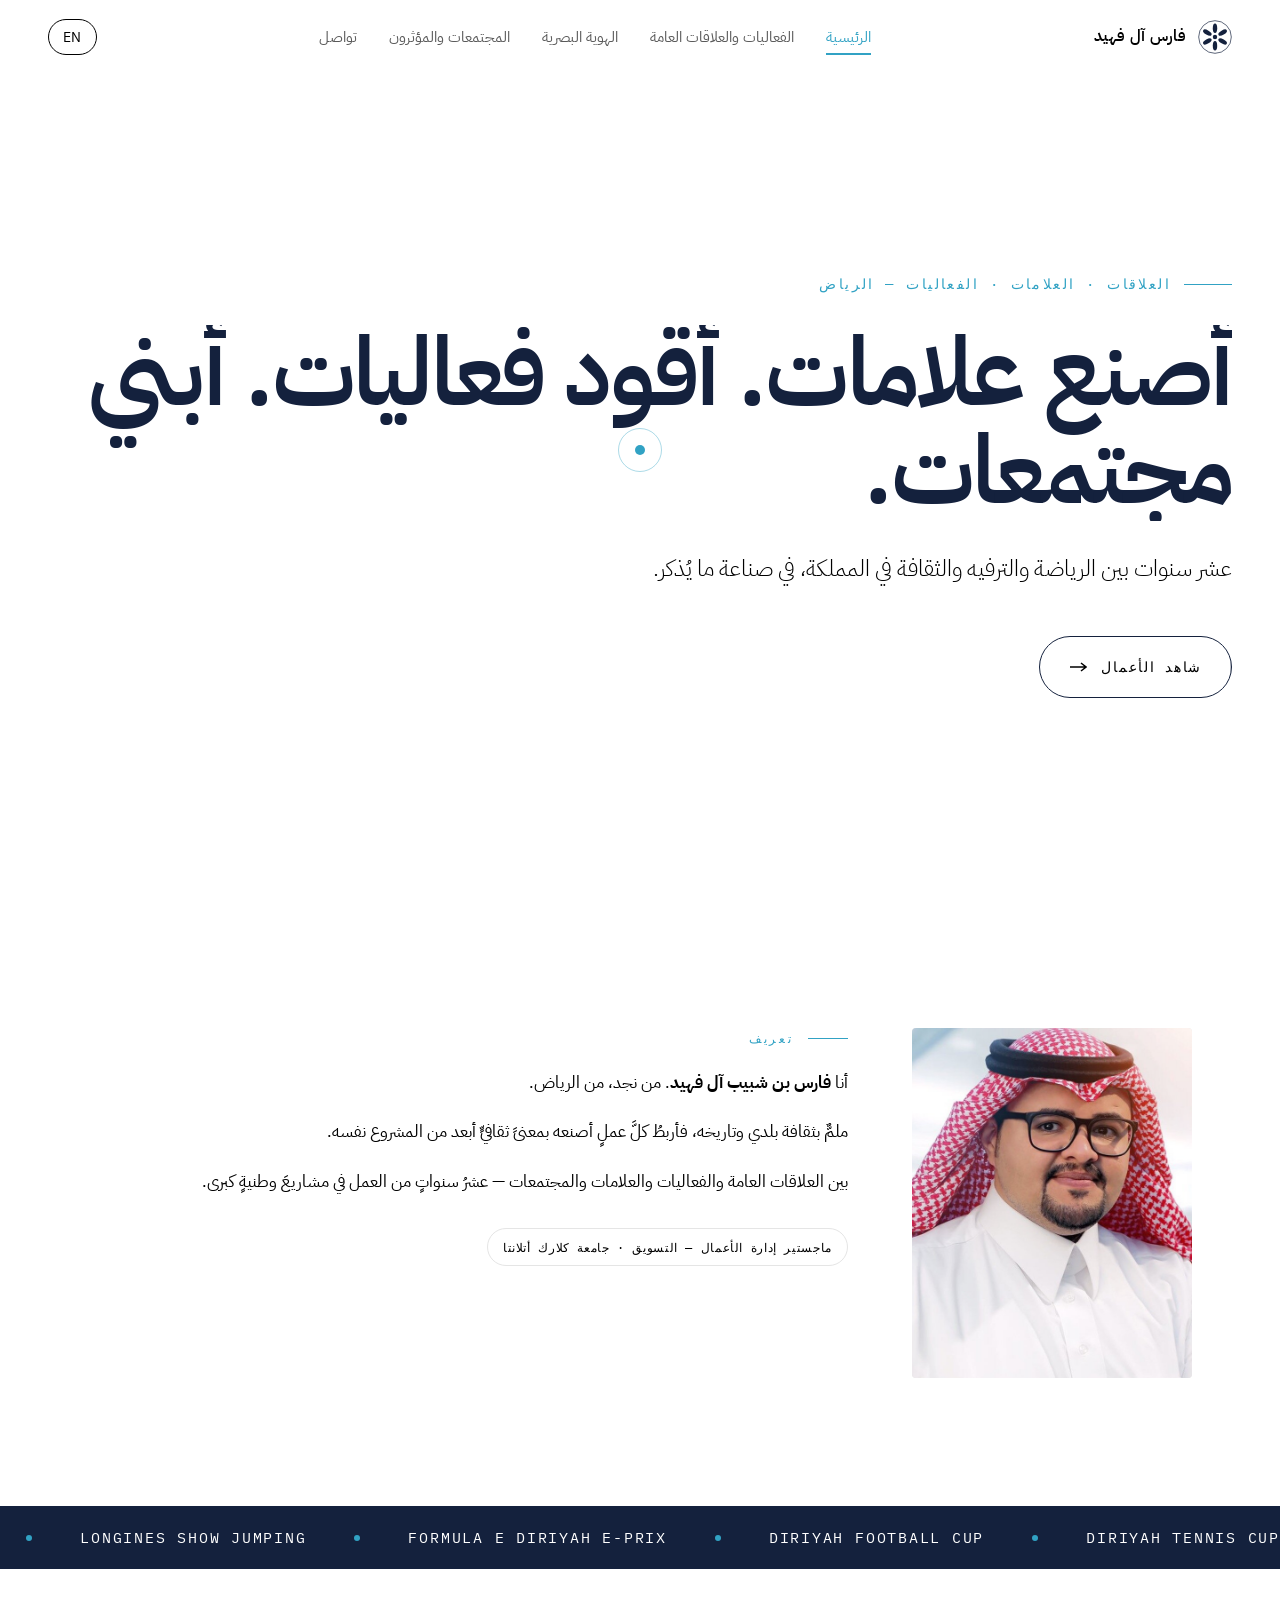
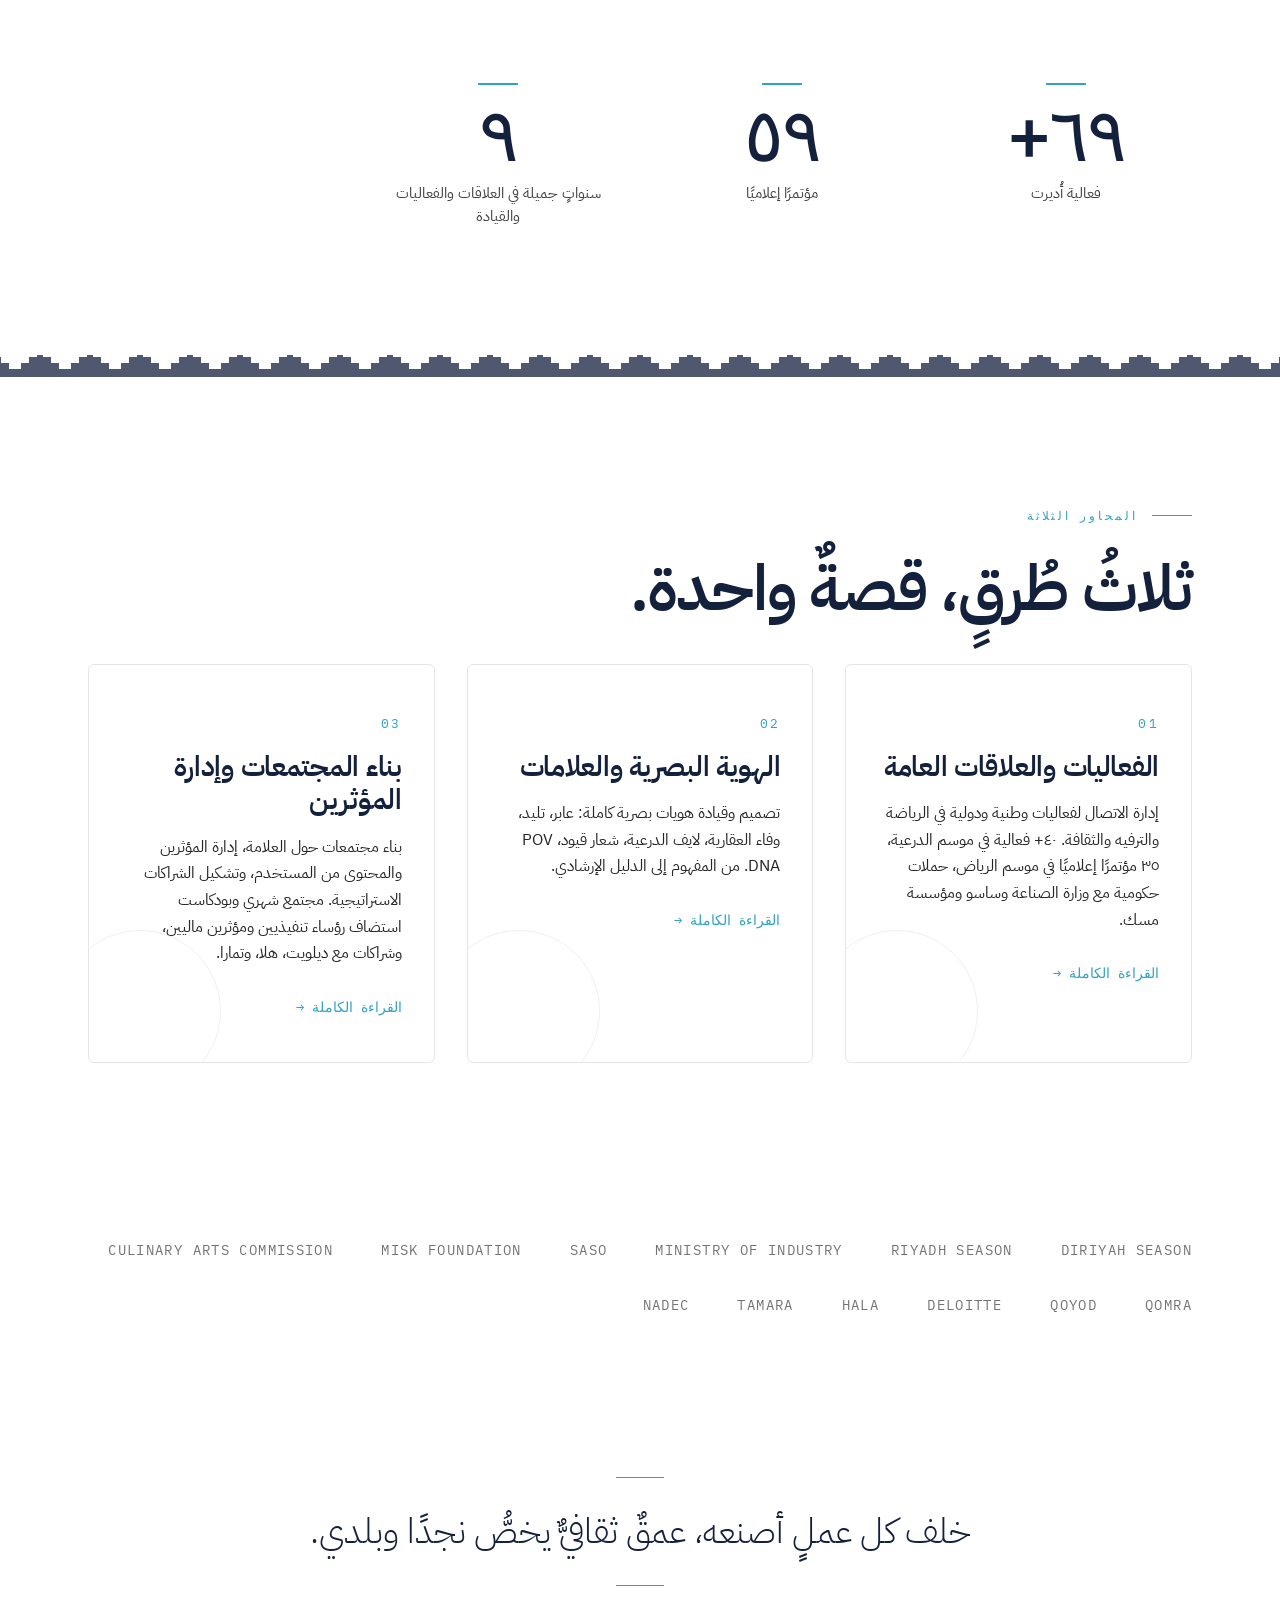
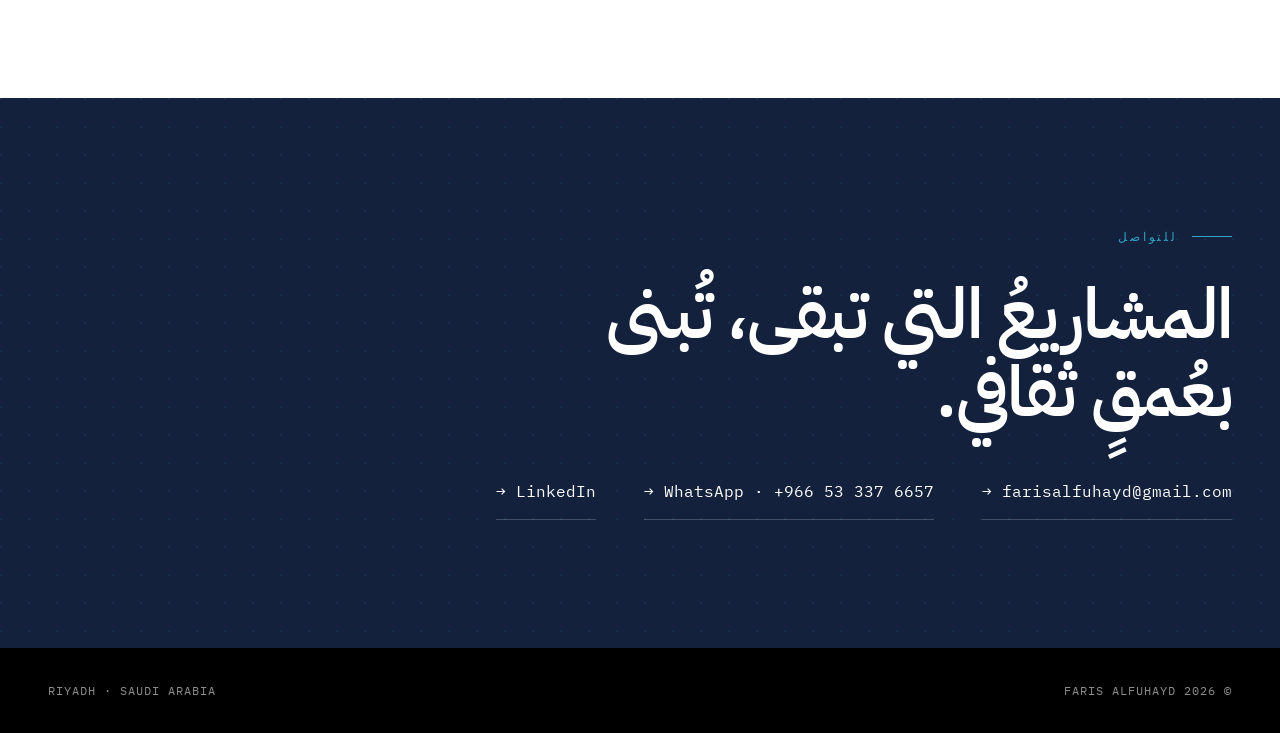
==== commit ccac30b3: "Add photos" ====
--- a/index.html
+++ b/index.html
@@ -173,7 +173,9 @@
 <!-- About — moved to the start (right after hero) so visitors meet Faris first -->
 <section class="section" id="about">
   <div class="about-grid reveal">
-    <div class="about-photo" aria-label="Faris bin Shabib Al Fuhayd portrait"></div>
+    <div class="about-photo">
+      <img src="assets/photos/portrait.jpg" alt="Faris bin Shabib Al Fuhayd" loading="lazy" />
+    </div>
     <div class="about-body">
       <div class="section-eyebrow" style="margin-bottom: 1.2rem;">
         <span class="lang-ar">تعريف</span>
--- a/styles.css
+++ b/styles.css
@@ -758,19 +758,14 @@
   overflow: hidden;
   transition: transform 0.6s var(--ease-out);
 }
-.about-photo::after {
-  content: "FA";
-  position: absolute;
-  inset: 0;
-  display: flex;
-  align-items: center;
-  justify-content: center;
-  font-family: var(--mono);
-  font-size: 4rem;
-  color: var(--prussian);
-  opacity: 0.25;
-}
-.about-photo:hover { transform: scale(1.02); }
+.about-photo img {
+  width: 100%;
+  height: 100%;
+  object-fit: cover;
+  transition: transform 1.2s var(--ease-out), filter 0.6s;
+  filter: saturate(0.92);
+}
+.about-photo:hover img { transform: scale(1.04); filter: saturate(1.05); }
 .about-body p { margin-bottom: 1.2rem; font-size: 1.05rem; line-height: 1.78; }
 .credentials {
   display: flex;
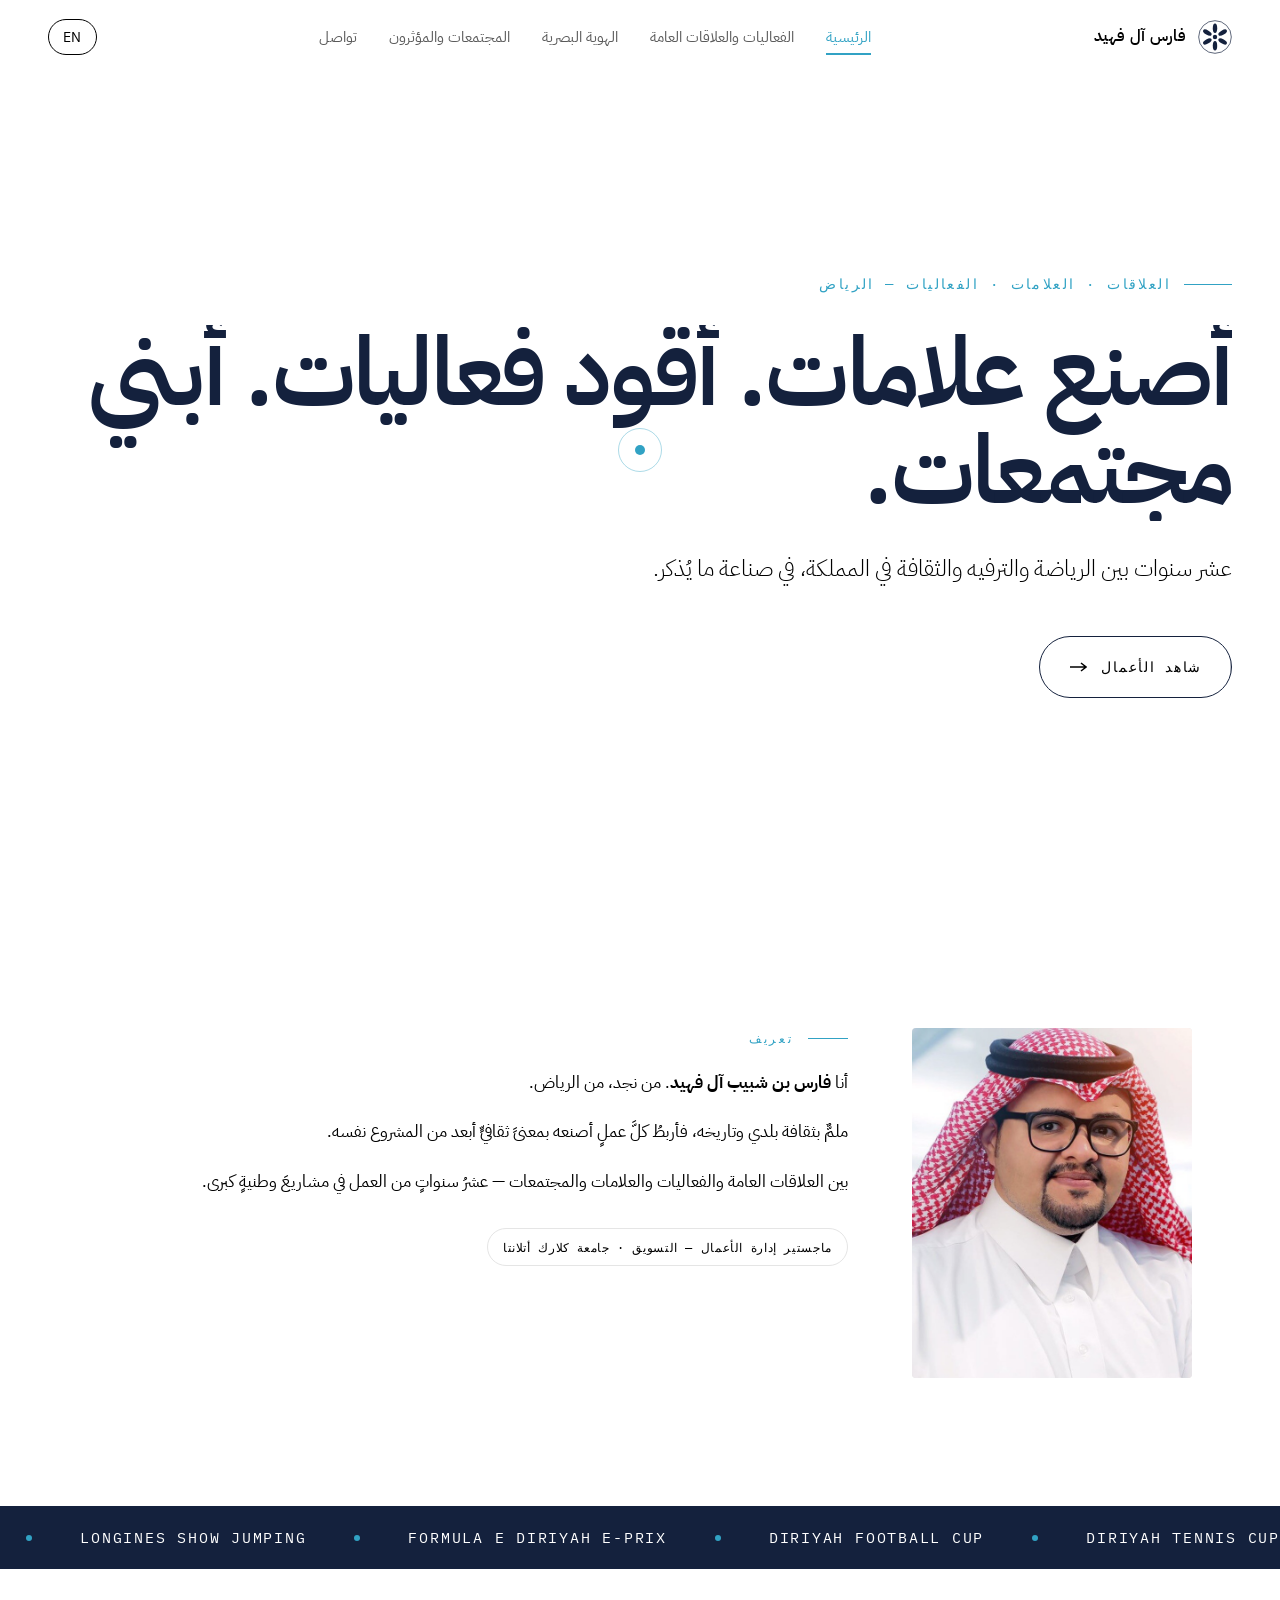
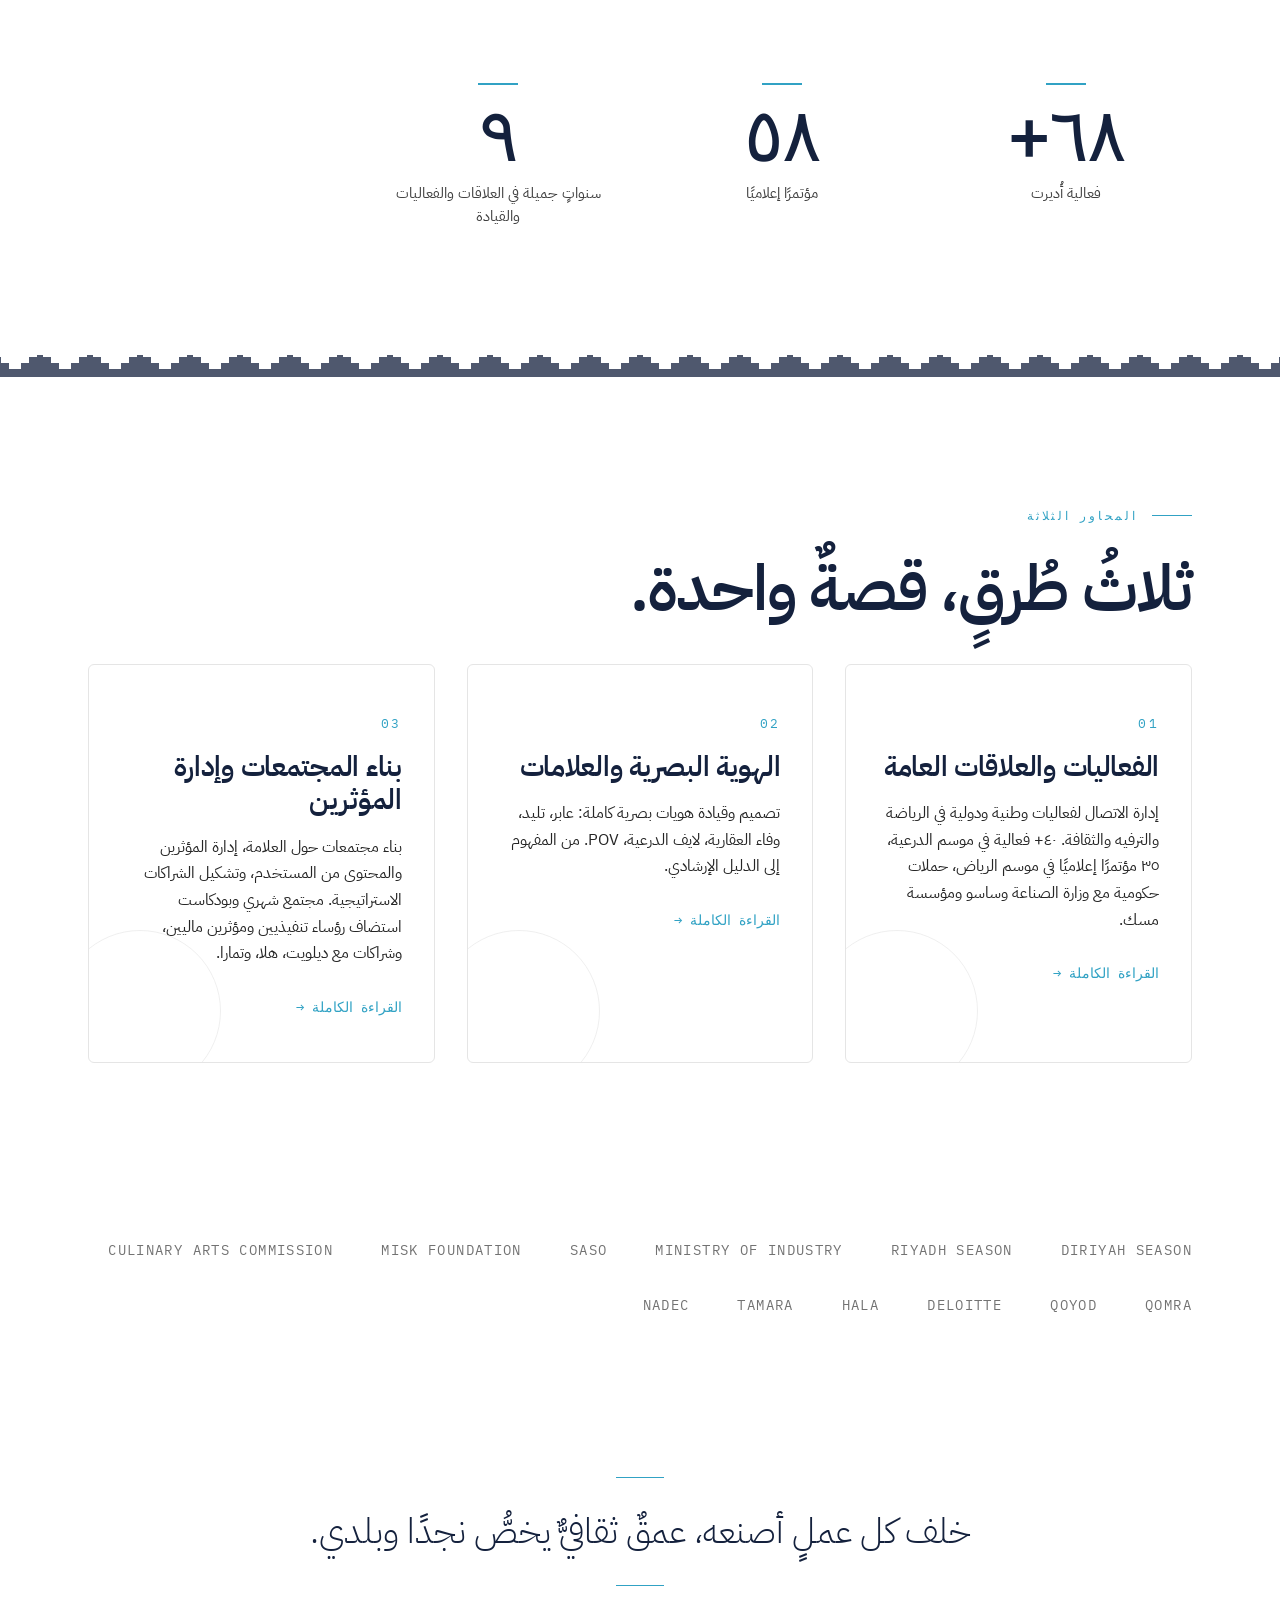
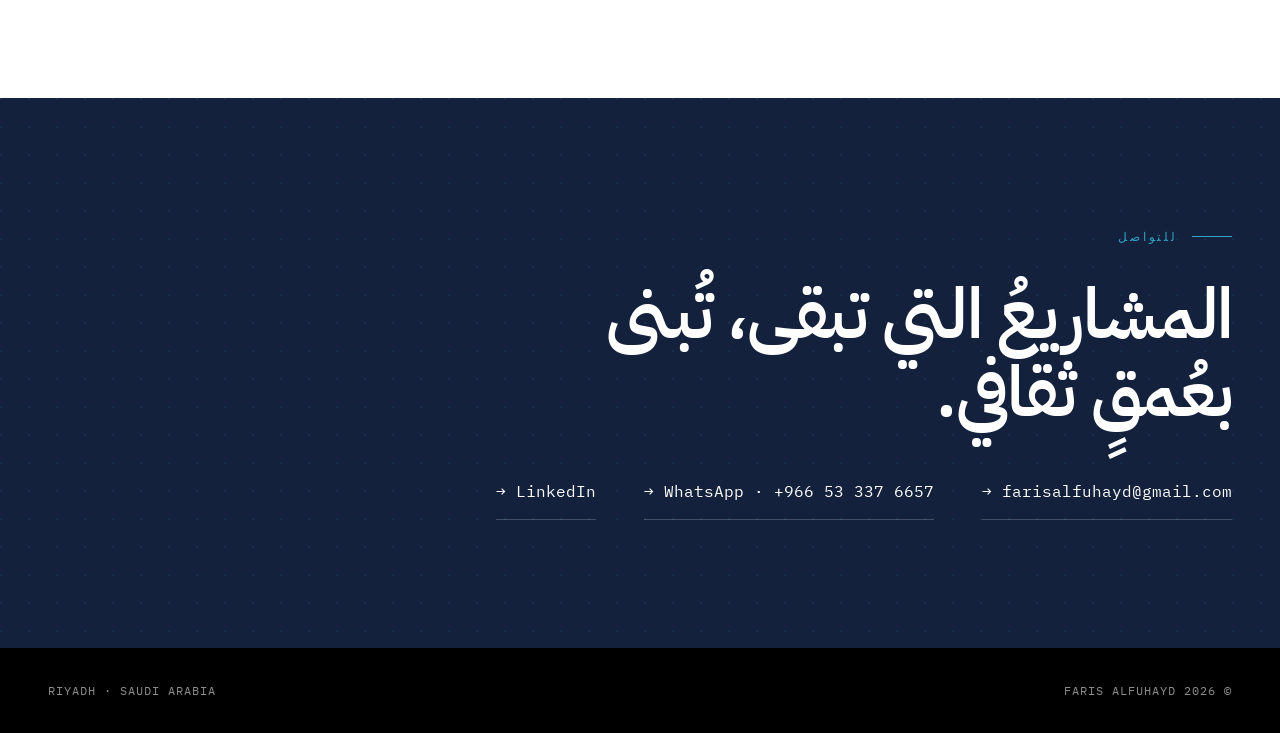
==== commit d1a1cae7: "Add photos, real brand logos, fix portrait, remove Qoyod, rename POV" ====
--- a/index.html
+++ b/index.html
@@ -274,8 +274,8 @@
         <span class="lang-en">Brand Identity</span>
       </h3>
       <p>
-        <span class="lang-ar">تصميم وقيادة هويات بصرية كاملة: عابر، تليد، وفاء العقارية، لايف الدرعية، شعار قيود، POV DNA. من المفهوم إلى الدليل الإرشادي.</span>
-        <span class="lang-en">Full visual identity systems designed and led: ABER, Talid, WAFA real estate, Live Diriyah, Qoyod, POV DNA. From concept to brand guidelines.</span>
+        <span class="lang-ar">تصميم وقيادة هويات بصرية كاملة: عابر، تليد، وفاء العقارية، لايف الدرعية، POV. من المفهوم إلى الدليل الإرشادي.</span>
+        <span class="lang-en">Full visual identity systems designed and led: ABER, Talid, WAFA real estate, Live Diriyah, POV. From concept to brand guidelines.</span>
       </p>
       <span class="work-card-arrow">
         <span class="lang-ar">القراءة الكاملة</span>
--- a/styles.css
+++ b/styles.css
@@ -906,16 +906,27 @@
   box-shadow: 0 30px 70px -25px rgba(20,33,61,0.25);
 }
 .brand-card-cover {
-  padding: 4rem 2rem;
+  padding: 0;
   text-align: center;
   display: flex;
   flex-direction: column;
   align-items: center;
   justify-content: center;
-  min-height: 320px;
+  min-height: 360px;
   position: relative;
   overflow: hidden;
 }
+.brand-card-cover img {
+  width: 100%;
+  height: 100%;
+  min-height: 360px;
+  max-height: 480px;
+  object-fit: contain;
+  display: block;
+  transition: transform 1s var(--ease-out);
+  padding: 1.5rem;
+}
+.brand-card:hover .brand-card-cover img { transform: scale(1.04); }
 .brand-card-cover::after {
   content: "";
   position: absolute; inset: 0;
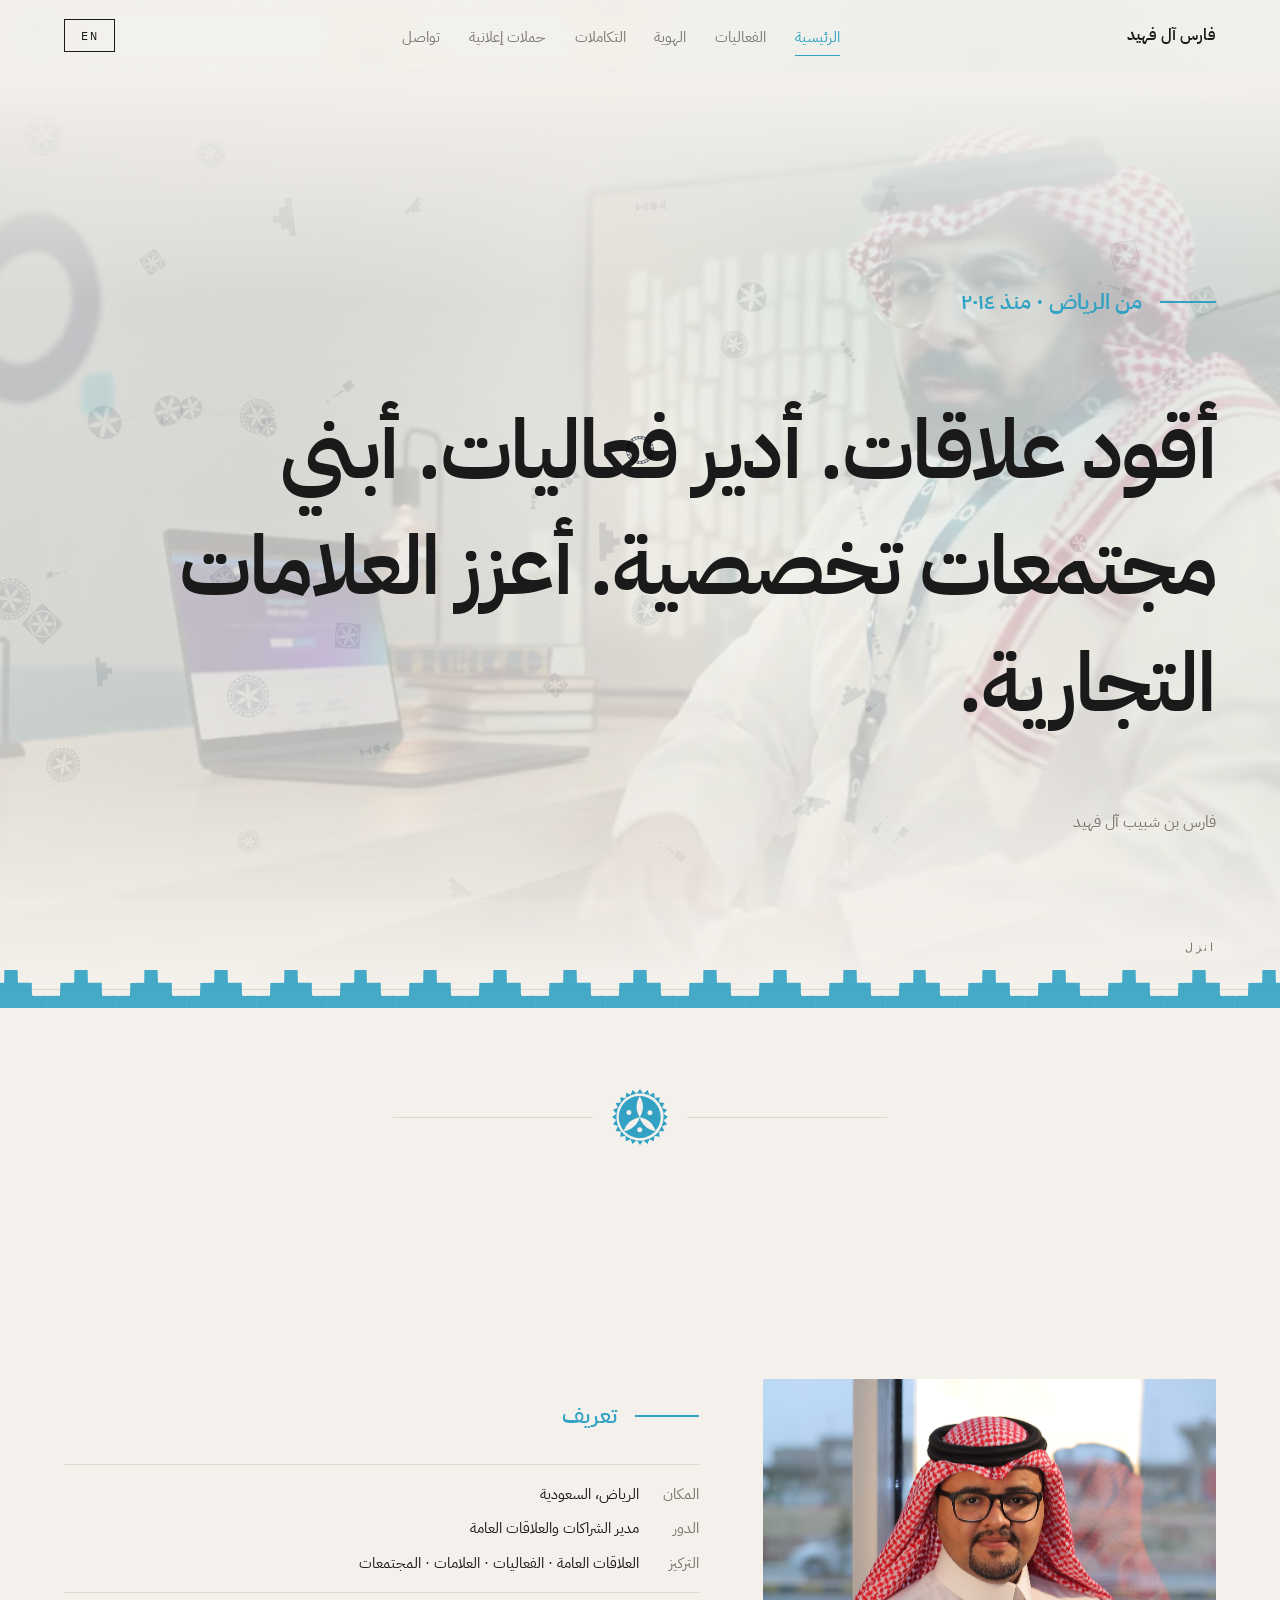
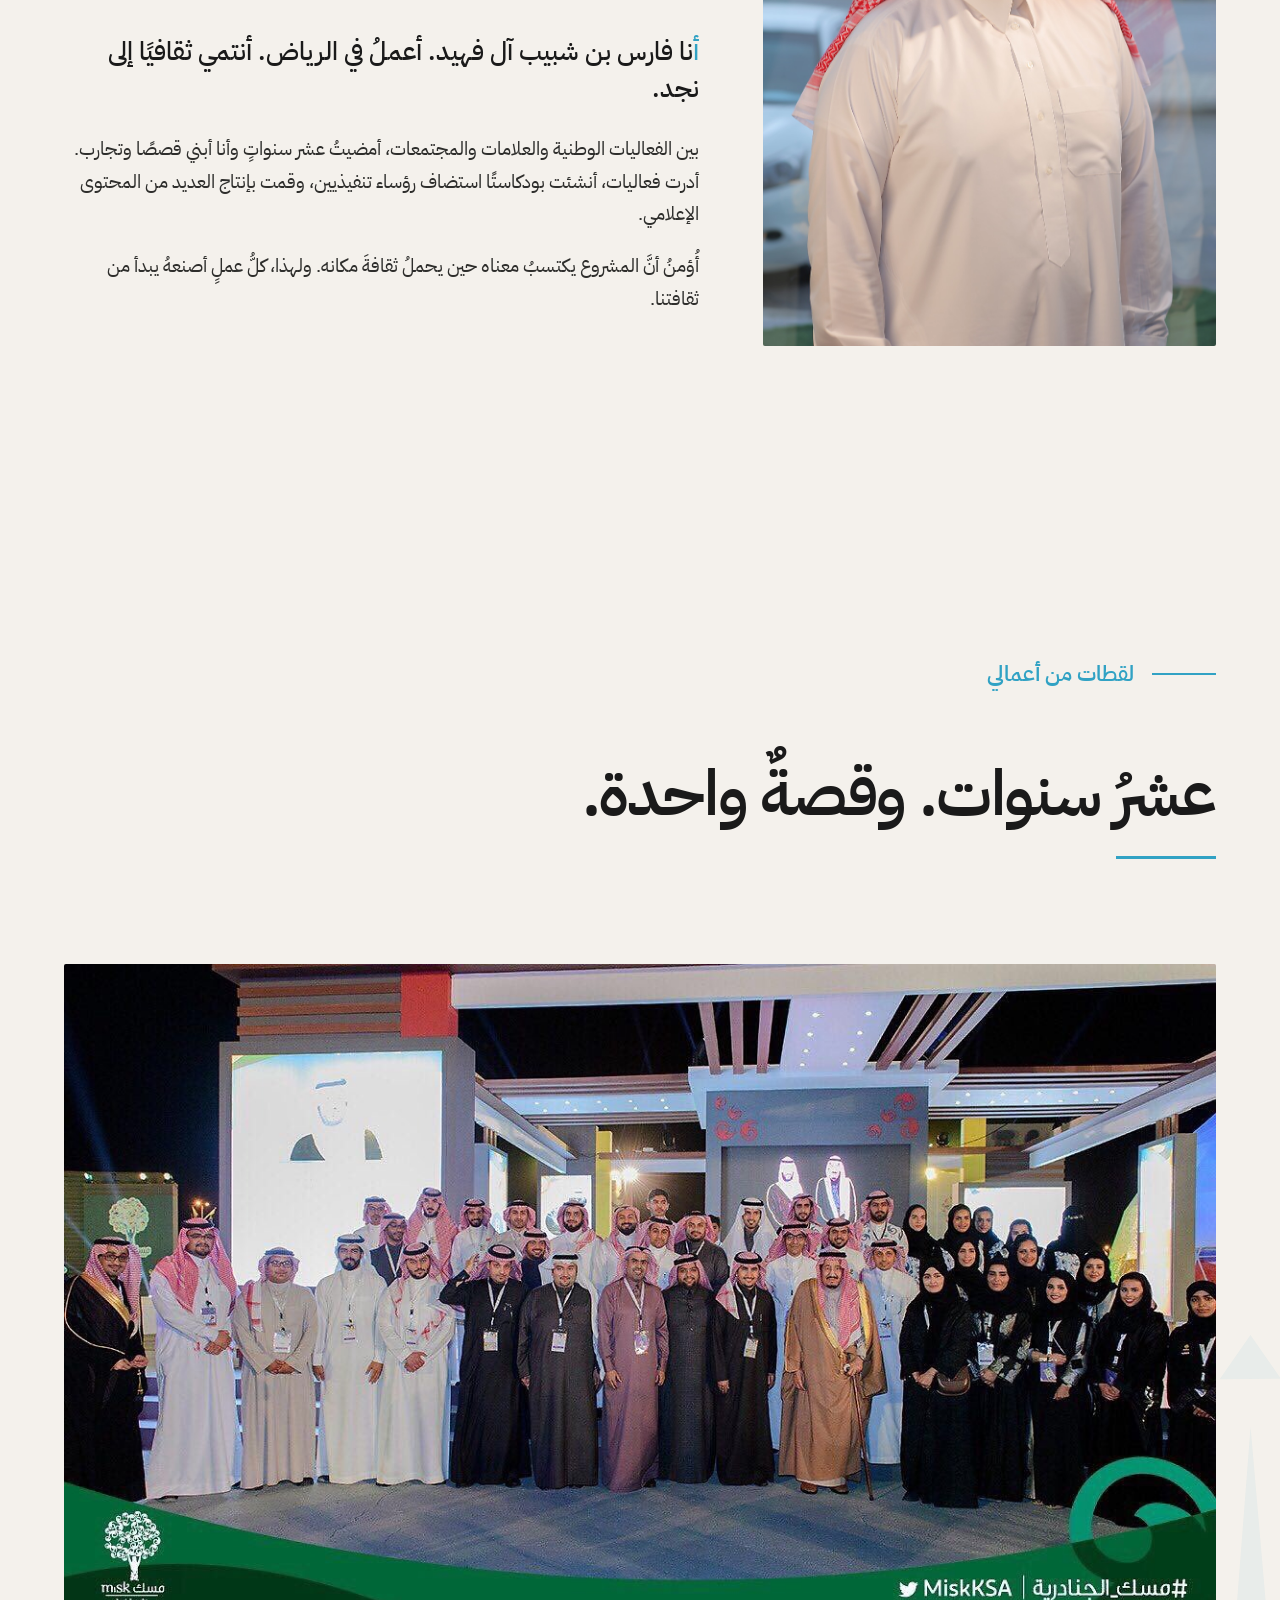
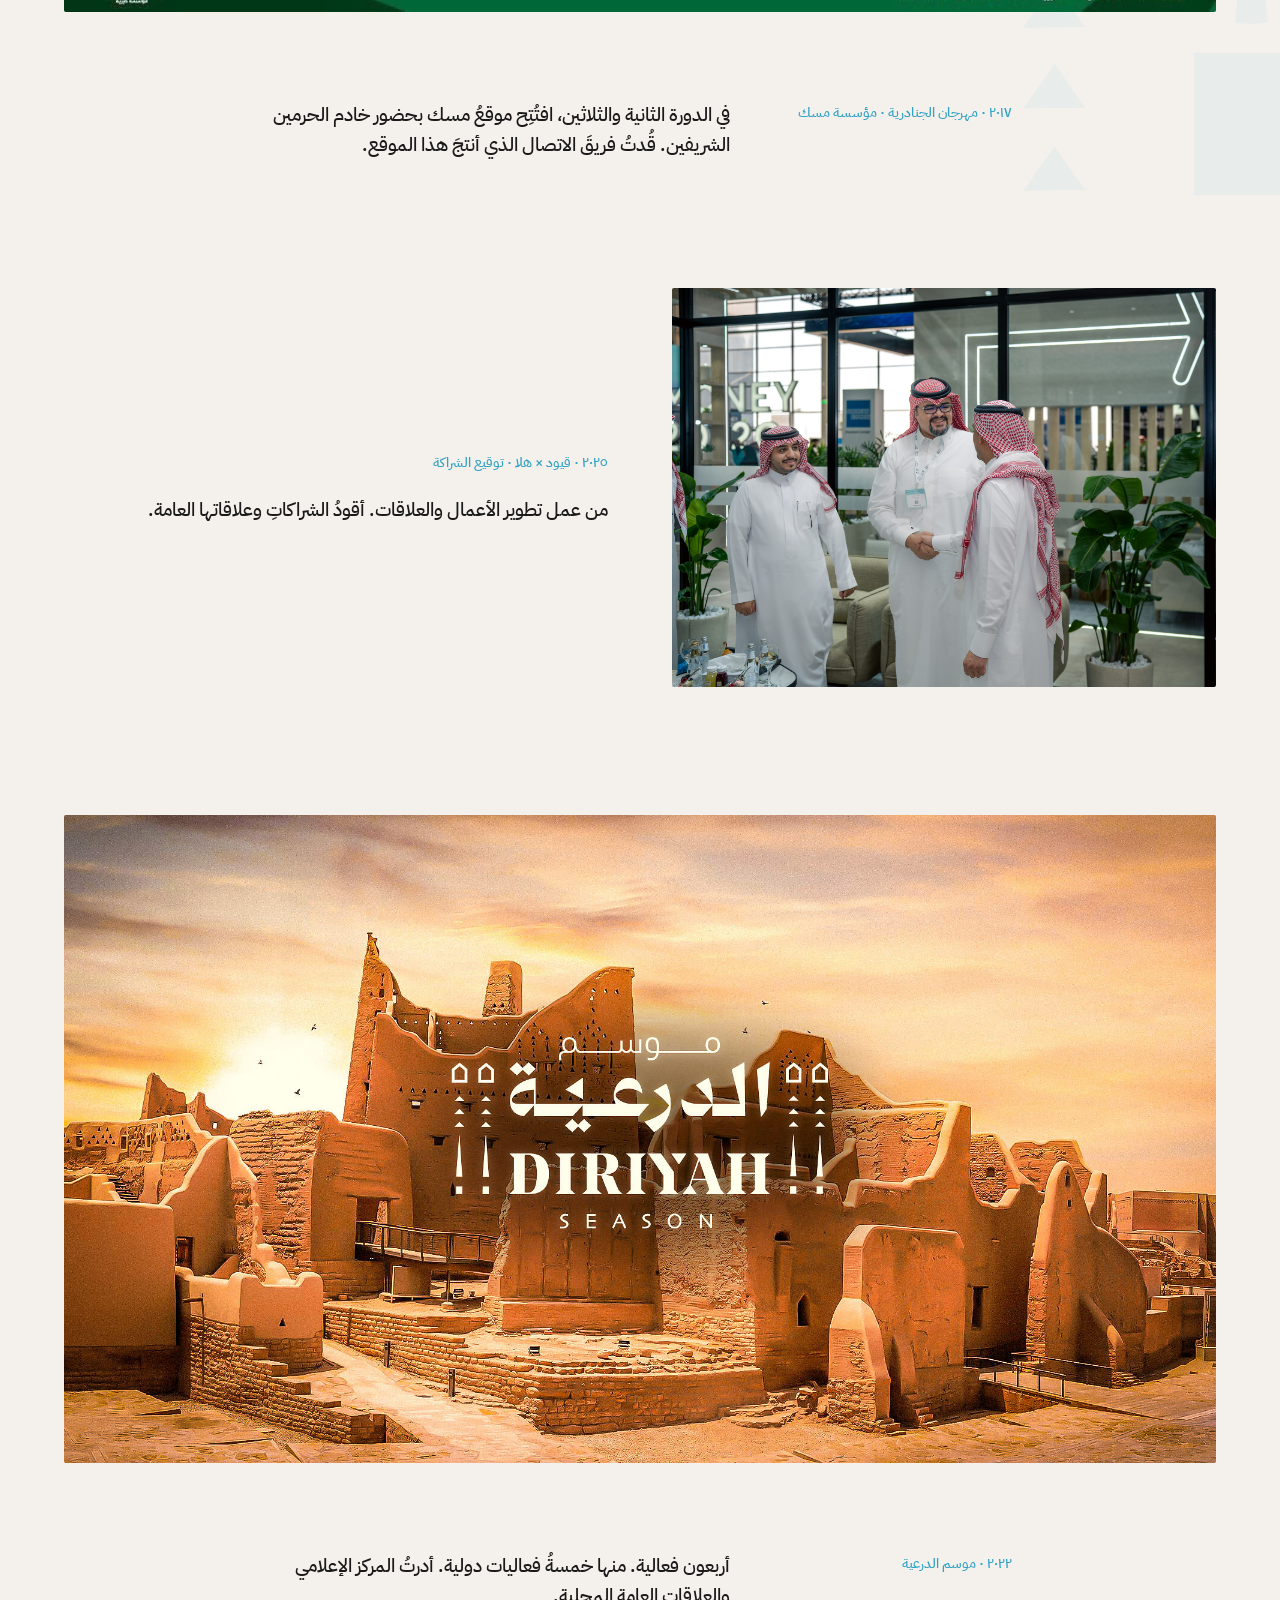
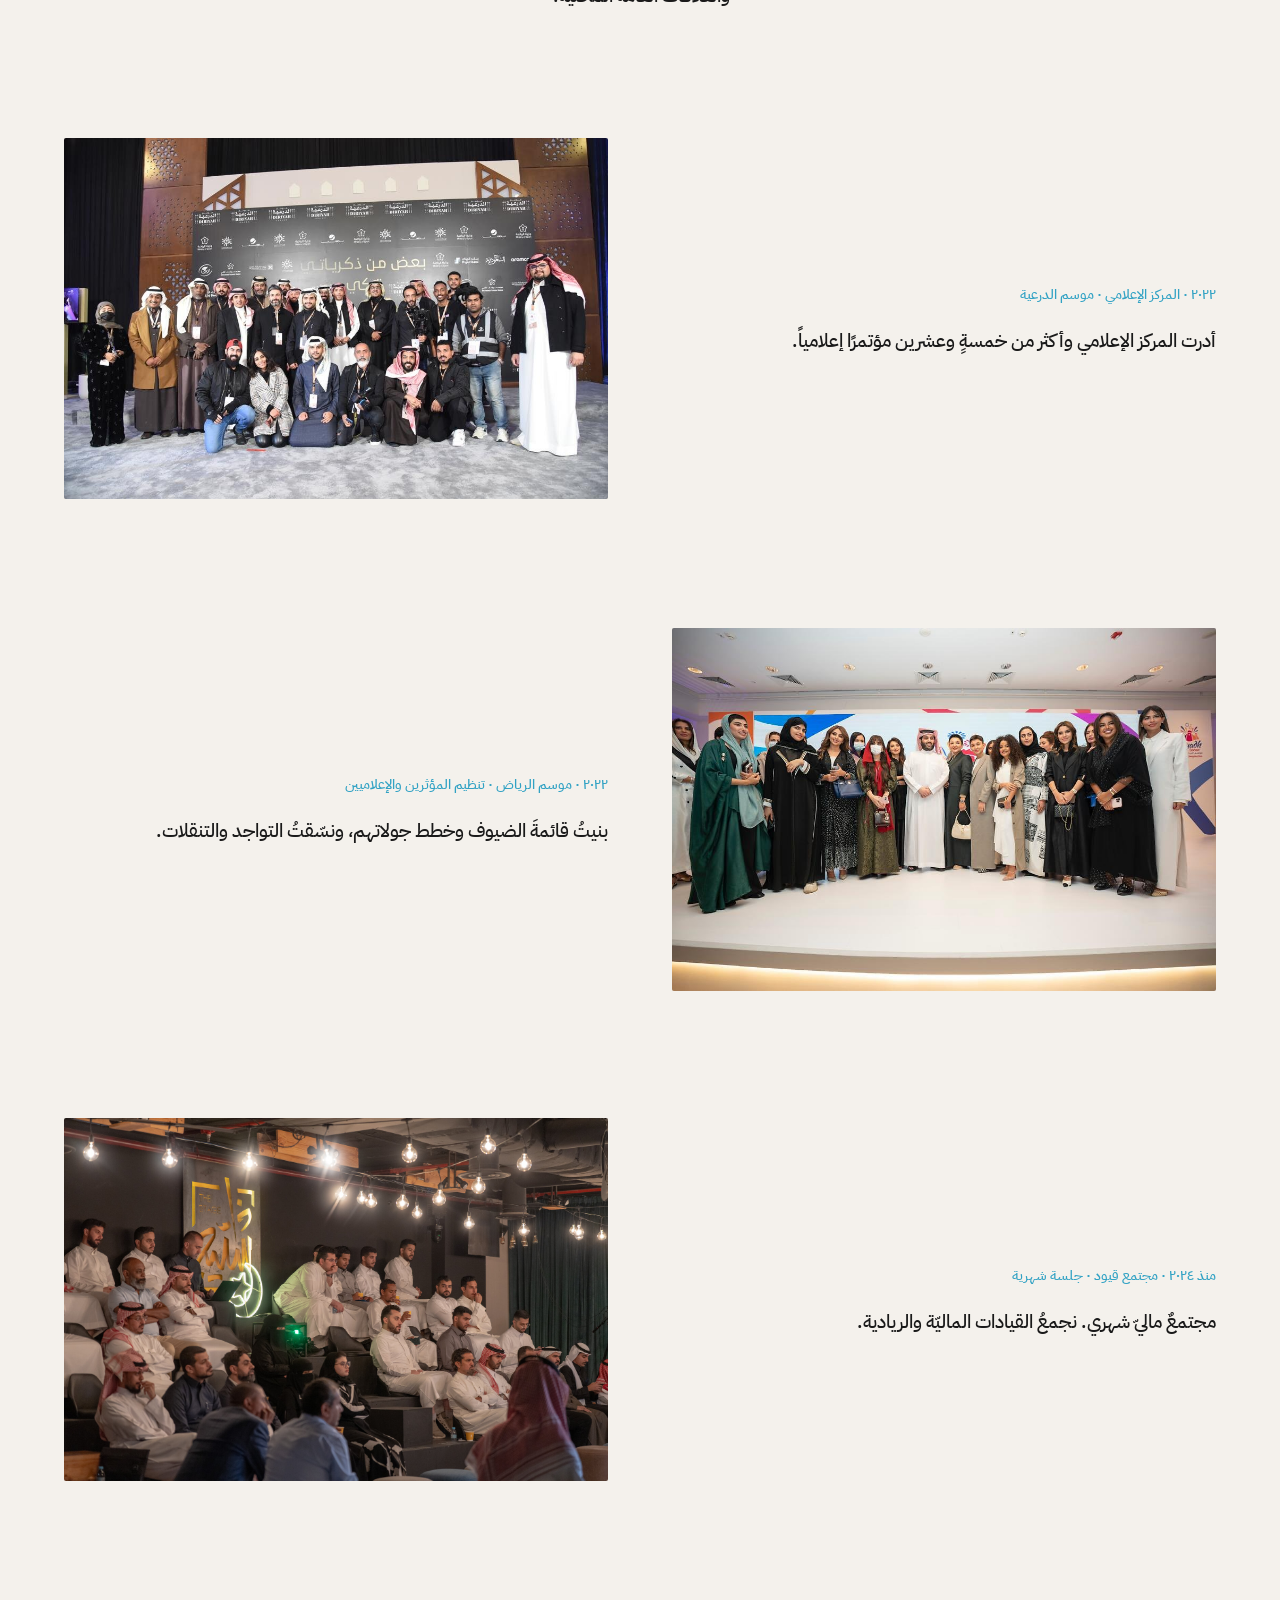
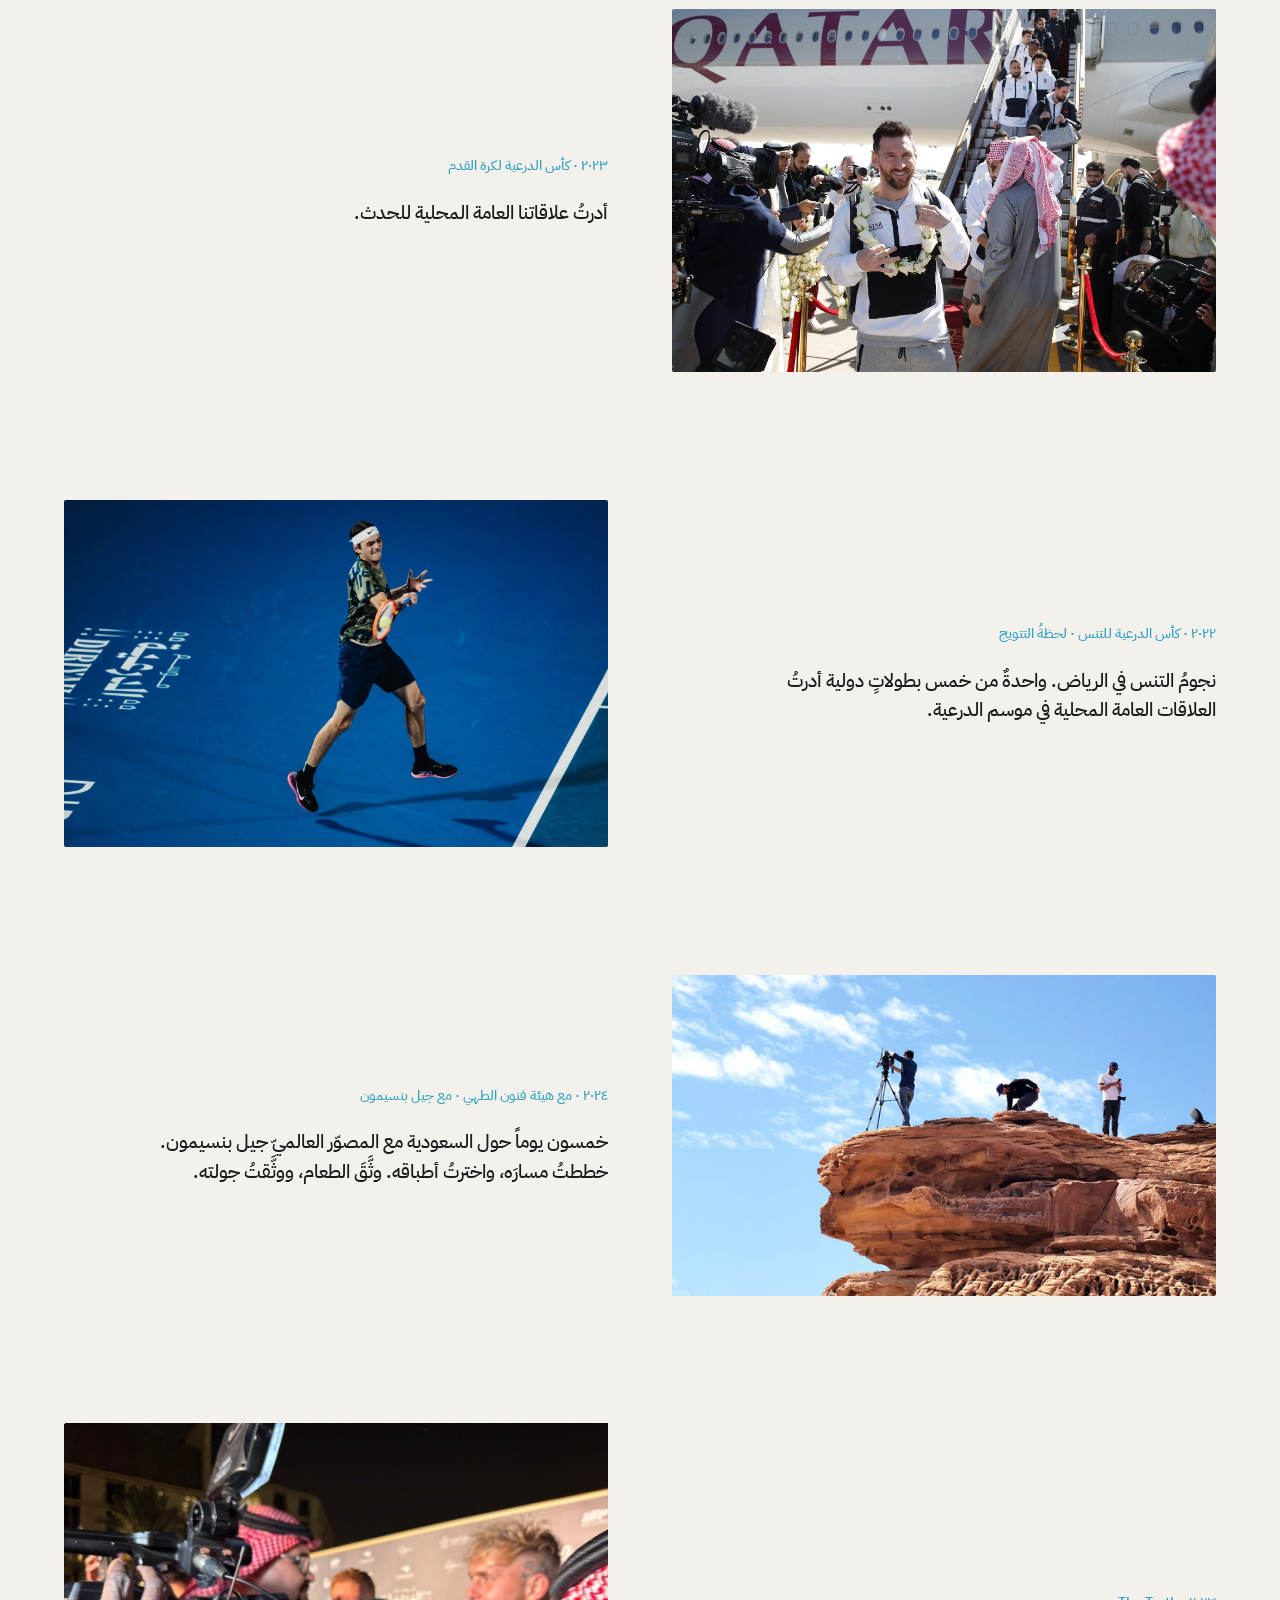
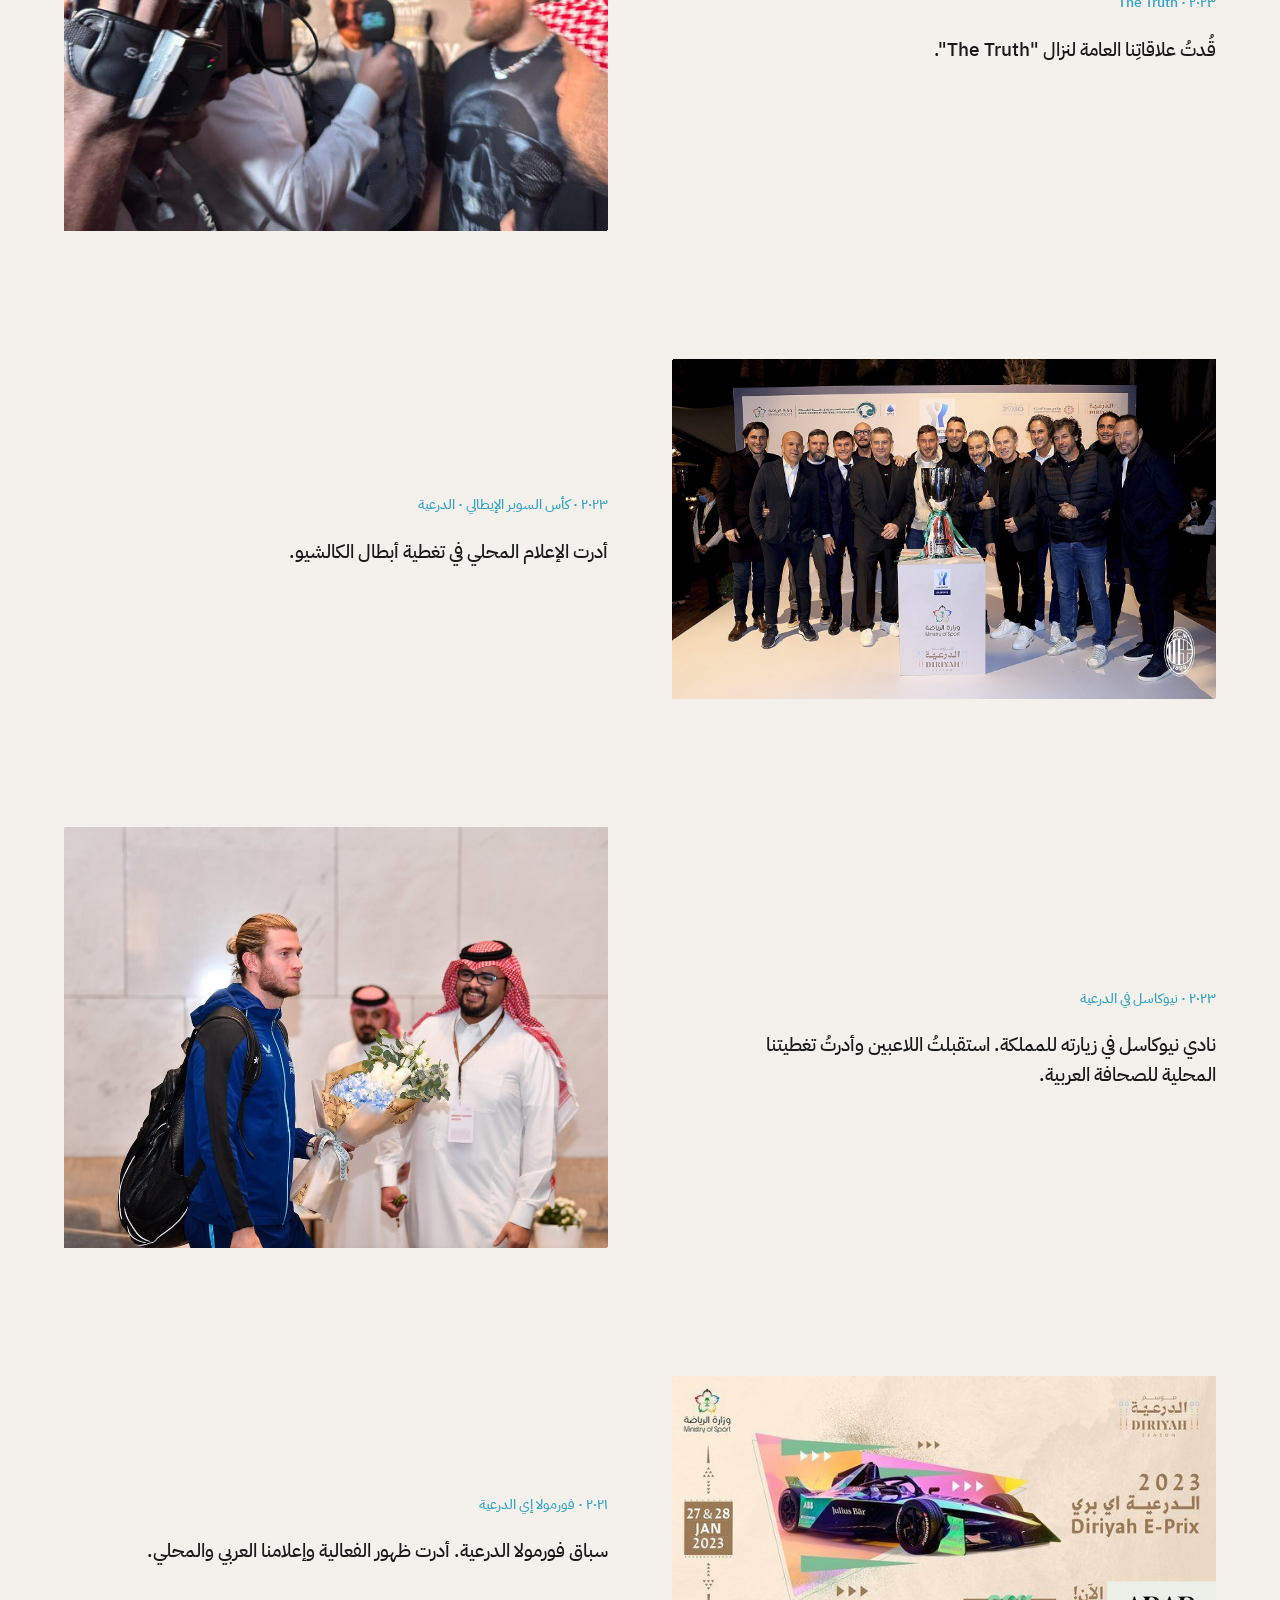
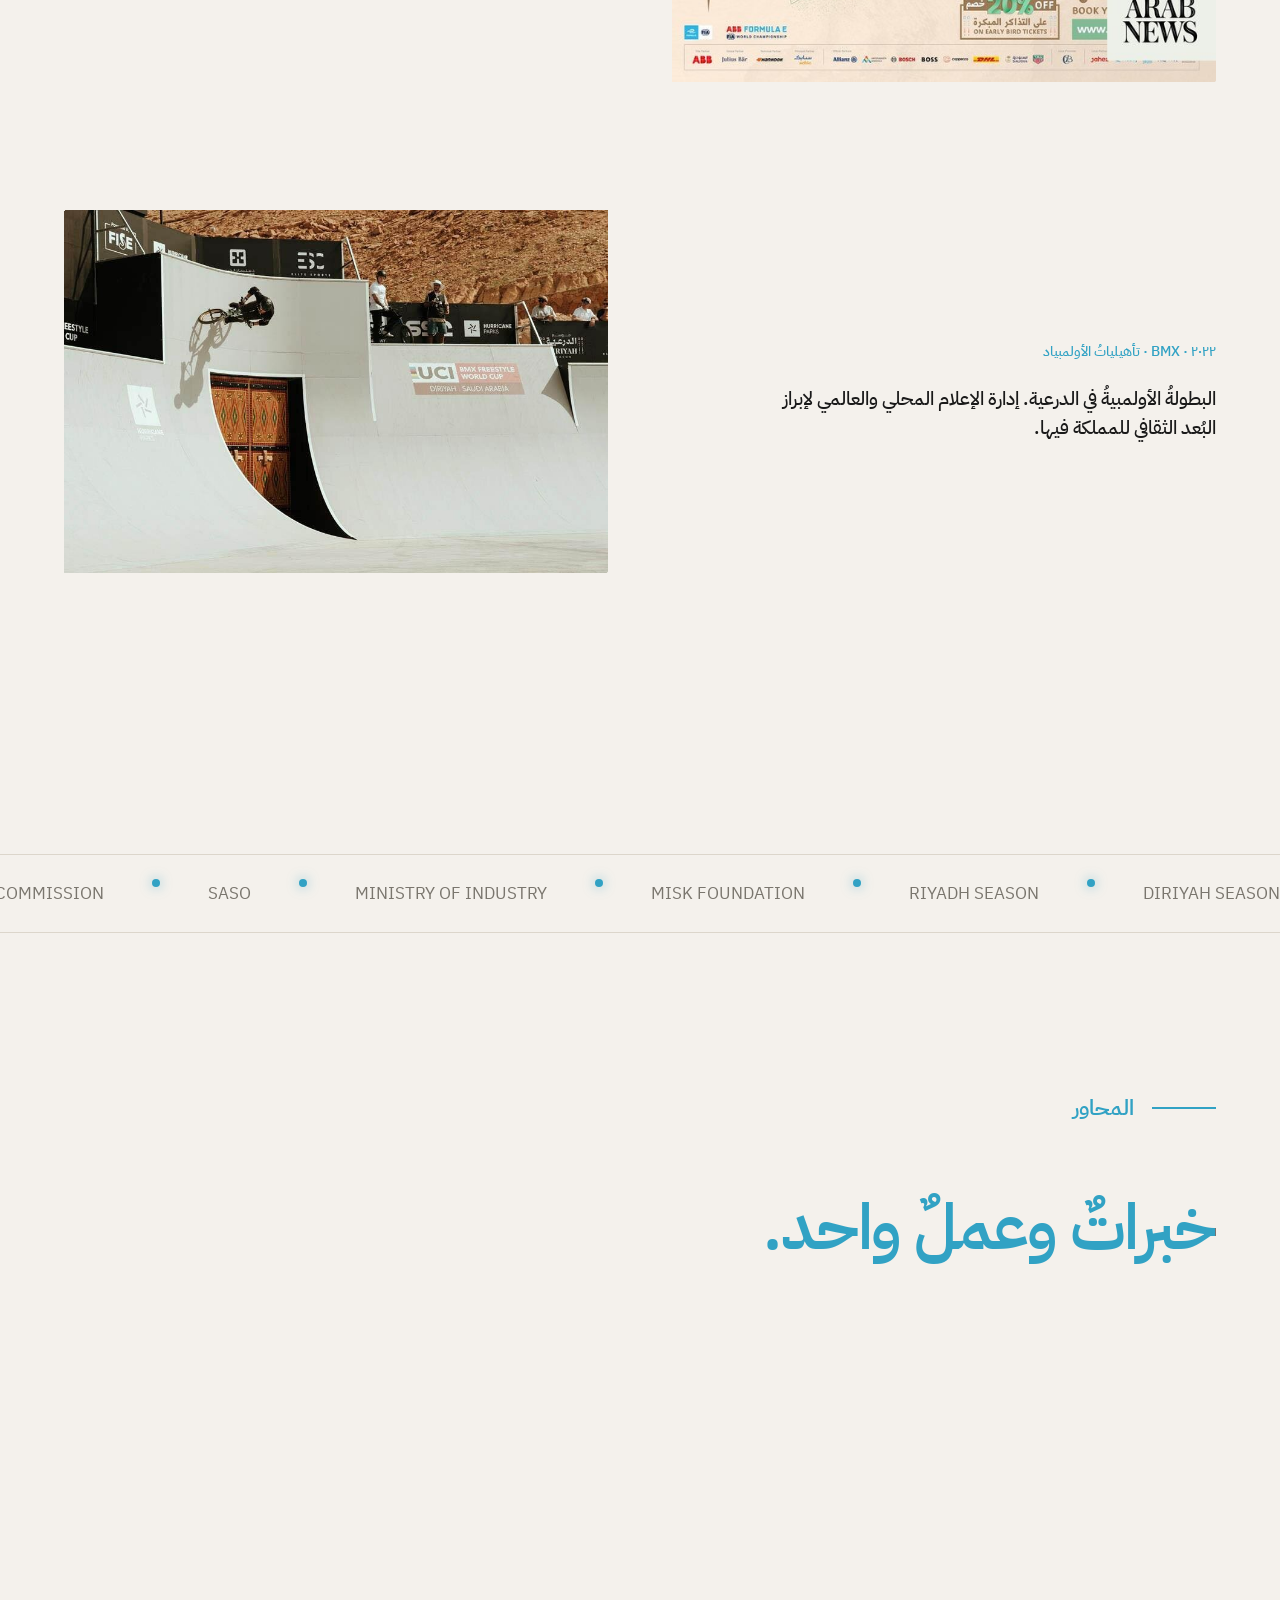
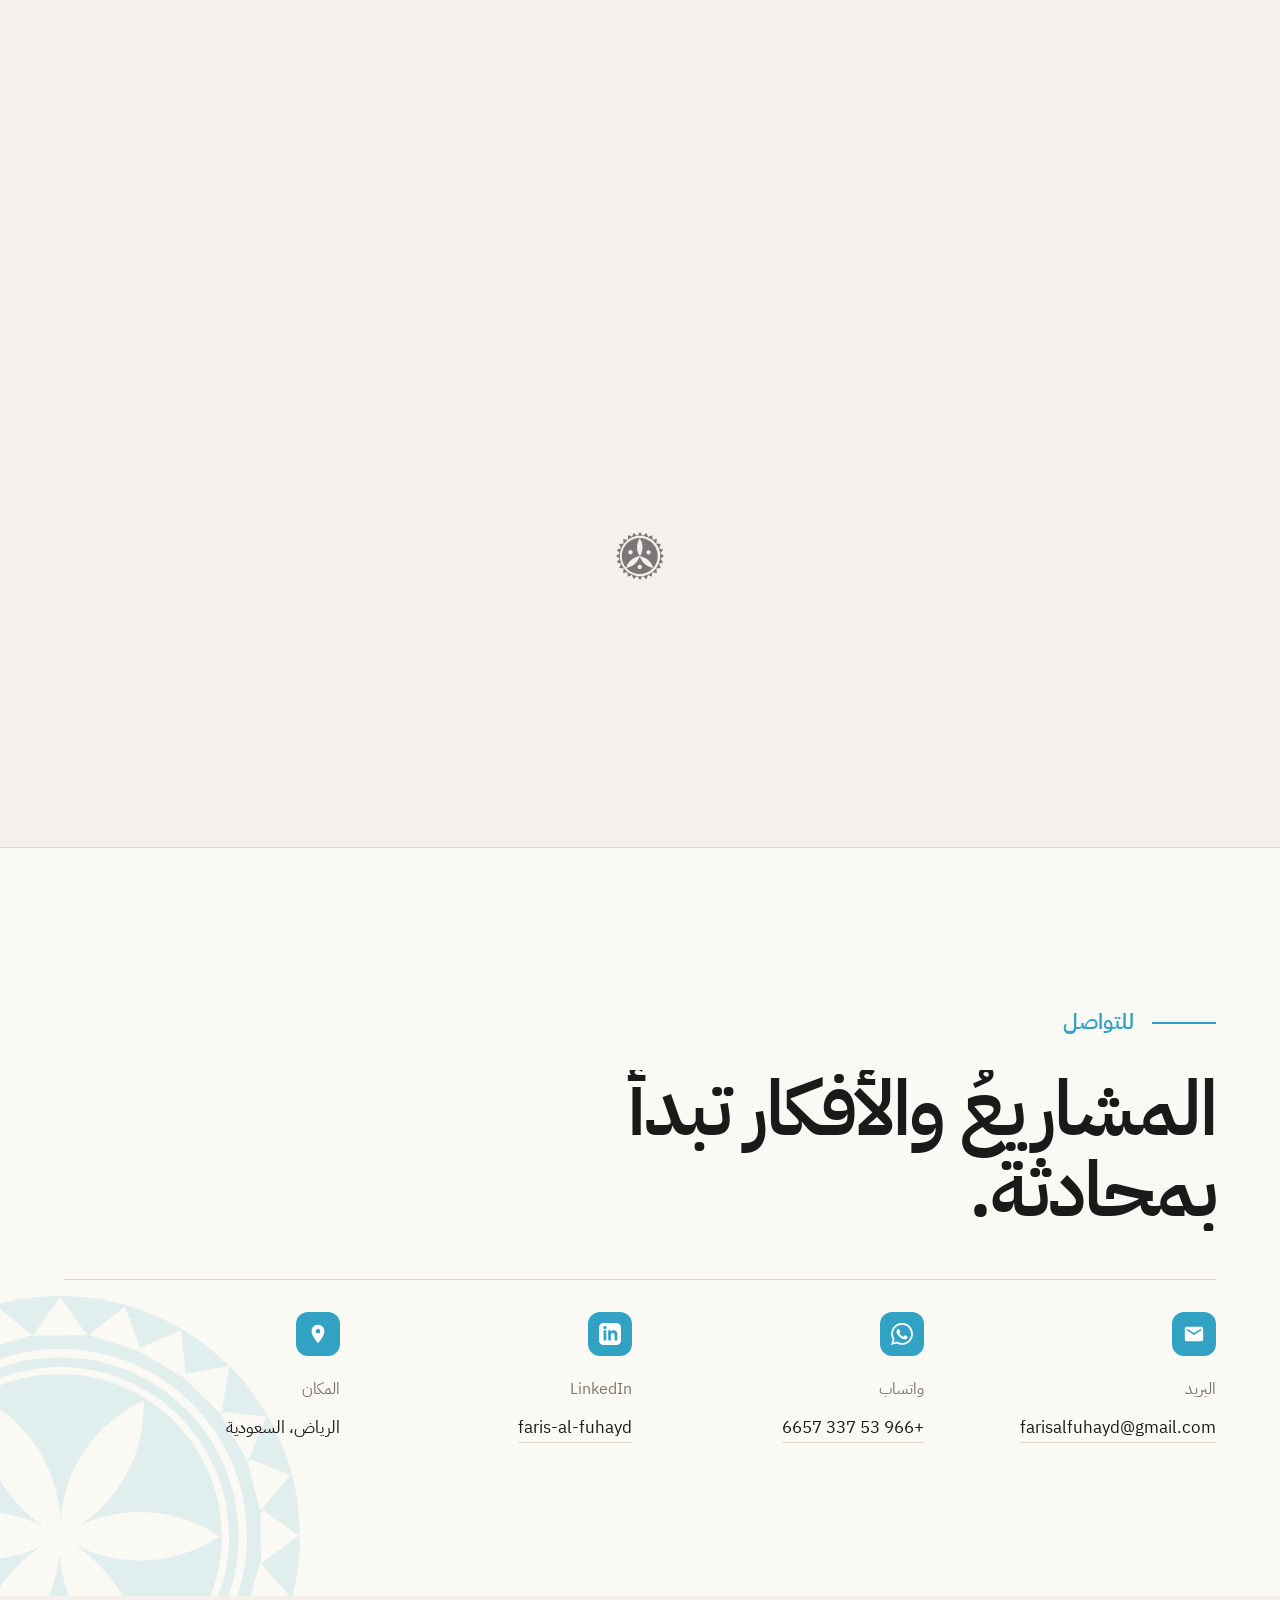
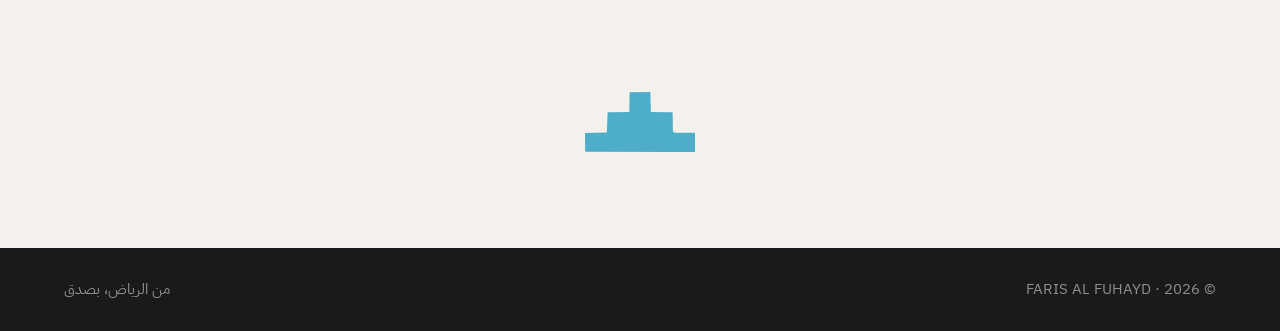
==== commit 190804a3: "v13: fade resting particles, strict clockwise cursor on movement" ====
--- a/index.html
+++ b/index.html
@@ -3,357 +3,530 @@
 <head>
   <meta charset="UTF-8">
   <meta name="viewport" content="width=device-width, initial-scale=1.0">
-  <title>فارس آل فهيد · Faris Alfuhayd</title>
-  <meta name="description" content="عشر سنوات بين الرياضة والترفيه والثقافة، في صناعة ما يُذكر. علامات، فعاليات، مجتمعات.">
+  <title>فارس آل فهيد · Faris Al Fuhayd</title>
+  <meta name="description" content="فارس بن شبيب آل فهيد — أصنع علامات، أقود فعاليات، أبني مجتمعات. عشر سنوات في الرياضة والترفيه والثقافة في السعودية.">
   <link rel="preconnect" href="https://fonts.googleapis.com">
   <link rel="preconnect" href="https://fonts.gstatic.com" crossorigin>
   <link href="https://fonts.googleapis.com/css2?family=IBM+Plex+Sans+Arabic:wght@300;400;500;600;700&family=IBM+Plex+Mono:wght@400;500&family=Inter:wght@300;400;500;600;700&display=swap" rel="stylesheet">
   <link rel="stylesheet" href="styles.css">
 </head>
-<body>
-
-<!-- Opening door reveal (Najdi door inspired — six-petal rosette seal) -->
-<div class="door-reveal">
-  <div class="panel left"></div>
-  <svg class="seal" viewBox="0 0 100 100" aria-hidden="true">
-    <g fill="currentColor">
-      <circle cx="50" cy="50" r="48" fill="none" stroke="currentColor" stroke-width="1.2"/>
-      <circle cx="50" cy="50" r="34" fill="none" stroke="currentColor" stroke-width="0.8"/>
-      <g transform="translate(50 50)">
-        <ellipse cx="0" cy="-22" rx="5" ry="12"/>
-        <ellipse cx="0" cy="-22" rx="5" ry="12" transform="rotate(60)"/>
-        <ellipse cx="0" cy="-22" rx="5" ry="12" transform="rotate(120)"/>
-        <ellipse cx="0" cy="-22" rx="5" ry="12" transform="rotate(180)"/>
-        <ellipse cx="0" cy="-22" rx="5" ry="12" transform="rotate(240)"/>
-        <ellipse cx="0" cy="-22" rx="5" ry="12" transform="rotate(300)"/>
-        <circle r="5"/>
-      </g>
-      <!-- stepped crown tips outside ring -->
-      <g>
-        <rect x="48" y="0" width="4" height="6"/>
-        <rect x="48" y="94" width="4" height="6"/>
-        <rect x="0" y="48" width="6" height="4"/>
-        <rect x="94" y="48" width="6" height="4"/>
-      </g>
-    </g>
-  </svg>
-  <div class="panel right"></div>
+<body data-page="home">
+
+<div class="ambient-bg" aria-hidden="true">
+  <div class="light-orb turquoise-glow"></div>
+  <div class="light-orb prussian-shadow"></div>
+  <div class="light-orb white-highlight"></div>
+  <div class="film-grain"></div>
 </div>
 
-<!-- Nav -->
 <nav class="nav">
   <a href="index.html" class="nav-logo">
-    <svg class="mark" viewBox="0 0 100 100" aria-hidden="true">
-      <g fill="currentColor">
-        <circle cx="50" cy="50" r="48" fill="none" stroke="currentColor" stroke-width="2"/>
-        <g transform="translate(50 50)">
-          <ellipse cx="0" cy="-26" rx="6.5" ry="14"/>
-          <ellipse cx="0" cy="-26" rx="6.5" ry="14" transform="rotate(60)"/>
-          <ellipse cx="0" cy="-26" rx="6.5" ry="14" transform="rotate(120)"/>
-          <ellipse cx="0" cy="-26" rx="6.5" ry="14" transform="rotate(180)"/>
-          <ellipse cx="0" cy="-26" rx="6.5" ry="14" transform="rotate(240)"/>
-          <ellipse cx="0" cy="-26" rx="6.5" ry="14" transform="rotate(300)"/>
-          <circle r="6.5"/>
-        </g>
-      </g>
-    </svg>
-    <span>
-      <span class="lang-ar">فارس آل فهيد</span>
-      <span class="lang-en">Faris Alfuhayd</span>
-    </span>
+    <span class="lang-ar">فارس آل فهيد</span>
+    <span class="lang-en">FARIS AL FUHAYD</span>
   </a>
   <ul class="nav-links">
     <li><a href="index.html"><span class="lang-ar">الرئيسية</span><span class="lang-en">Home</span></a></li>
-    <li><a href="events.html"><span class="lang-ar">الفعاليات والعلاقات العامة</span><span class="lang-en">Events & PR</span></a></li>
-    <li><a href="brand.html"><span class="lang-ar">الهوية البصرية</span><span class="lang-en">Brand</span></a></li>
-    <li><a href="community.html"><span class="lang-ar">المجتمعات والمؤثرون</span><span class="lang-en">Community & Influencers</span></a></li>
+    <li><a href="events.html"><span class="lang-ar">الفعاليات</span><span class="lang-en">Events</span></a></li>
+    <li><a href="brand.html"><span class="lang-ar">الهوية</span><span class="lang-en">Brand</span></a></li>
+    <li><a href="community.html"><span class="lang-ar">التكاملات</span><span class="lang-en">Integrations</span></a></li>
+    <li><a href="video.html"><span class="lang-ar">حملات إعلانية</span><span class="lang-en">Campaigns</span></a></li>
     <li><a href="#contact"><span class="lang-ar">تواصل</span><span class="lang-en">Contact</span></a></li>
   </ul>
   <button class="lang-toggle" aria-label="Switch language">EN</button>
 </nav>
 
-<!-- Hero -->
+<!-- HERO with silent KV video loop background -->
 <section class="hero">
-  <!-- Hero background rosette removed pending faithful Najdi SVG from Faris.
-       Will be added back when the exact pattern is provided — no recreations. -->
-  <div class="hero-rosette" hidden>
-    <!--
-      Najdi six-petal rosette, faithful proportions:
-      r=2.5  center dot (filled)
-      r=12   inner petal start (gap between center and petals)
-      r=50   outer petal tip (gap between petals and ring)
-      r=58   inner ring (encloses petals cleanly)
-      r=78   middle ring (toothed band sits between this and outer ring)
-      r=78–88  24 outward-pointing teeth
-      r=96   outer ring
-      Petals are slim almonds, max width ~3, never overlapping each other
-      or breaking the inner ring. This matches the rightmost rosette in
-      the Najdi pattern reference.
-    -->
-    <svg viewBox="0 0 200 200" aria-hidden="true">
-      <g fill="none" stroke="currentColor" stroke-width="0.6">
-        <circle cx="100" cy="100" r="96"/>
-        <circle cx="100" cy="100" r="78"/>
-        <circle cx="100" cy="100" r="58"/>
-      </g>
-
-      <!-- Six slim almond petals, contained inside the inner ring -->
-      <g transform="translate(100 100)" fill="none" stroke="currentColor" stroke-width="0.6">
-        <g id="petalUnit">
-          <path d="M 0 -12 C -2.5 -22 -2.5 -42 0 -50 C 2.5 -42 2.5 -22 0 -12 Z"/>
-        </g>
-        <use href="#petalUnit"/>
-        <use href="#petalUnit" transform="rotate(60)"/>
-        <use href="#petalUnit" transform="rotate(120)"/>
-        <use href="#petalUnit" transform="rotate(180)"/>
-        <use href="#petalUnit" transform="rotate(240)"/>
-        <use href="#petalUnit" transform="rotate(300)"/>
-      </g>
-
-      <!-- Center dot -->
-      <circle cx="100" cy="100" r="2.5" fill="currentColor"/>
-
-      <!-- 24 outward-pointing teeth between middle ring (r=78) and outer ring (r=96) -->
-      <g transform="translate(100 100)" fill="currentColor" stroke="none">
-        <g id="toothUnit"><path d="M -1.6 -78 L 0 -88 L 1.6 -78 Z"/></g>
-        <use href="#toothUnit"/>
-        <use href="#toothUnit" transform="rotate(15)"/>
-        <use href="#toothUnit" transform="rotate(30)"/>
-        <use href="#toothUnit" transform="rotate(45)"/>
-        <use href="#toothUnit" transform="rotate(60)"/>
-        <use href="#toothUnit" transform="rotate(75)"/>
-        <use href="#toothUnit" transform="rotate(90)"/>
-        <use href="#toothUnit" transform="rotate(105)"/>
-        <use href="#toothUnit" transform="rotate(120)"/>
-        <use href="#toothUnit" transform="rotate(135)"/>
-        <use href="#toothUnit" transform="rotate(150)"/>
-        <use href="#toothUnit" transform="rotate(165)"/>
-        <use href="#toothUnit" transform="rotate(180)"/>
-        <use href="#toothUnit" transform="rotate(195)"/>
-        <use href="#toothUnit" transform="rotate(210)"/>
-        <use href="#toothUnit" transform="rotate(225)"/>
-        <use href="#toothUnit" transform="rotate(240)"/>
-        <use href="#toothUnit" transform="rotate(255)"/>
-        <use href="#toothUnit" transform="rotate(270)"/>
-        <use href="#toothUnit" transform="rotate(285)"/>
-        <use href="#toothUnit" transform="rotate(300)"/>
-        <use href="#toothUnit" transform="rotate(315)"/>
-        <use href="#toothUnit" transform="rotate(330)"/>
-        <use href="#toothUnit" transform="rotate(345)"/>
-      </g>
-    </svg>
-  </div>
+  <video class="hero-video" autoplay muted loop playsinline preload="auto" poster="assets/photos/main-kv-poster.jpg">
+    <source src="assets/video/hero-loop.mp4" type="video/mp4">
+  </video>
 
   <div class="hero-inner">
     <div class="hero-eyebrow">
-      <span class="lang-ar">العلاقات · العلامات · الفعاليات — الرياض</span>
-      <span class="lang-en">PR · Brand · Events — Riyadh</span>
+      <span class="lang-ar">من الرياض · منذ ٢٠١٤</span>
+      <span class="lang-en">From Riyadh · Since 2014</span>
     </div>
 
     <h1 class="hero-title">
-      <span data-lang="ar">أصنع علامات. أقود فعاليات. أبني مجتمعات.</span>
-      <span data-lang="en">I make brands. I lead events. I build communities.</span>
+      <span data-lang="ar">أقود علاقات. أدير فعاليات. أبني مجتمعات تخصصية. أعزز العلامات التجارية.</span>
+      <span data-lang="en">I lead relations. I run events. I build niche communities. I grow brands.</span>
     </h1>
 
-    <p class="hero-tagline">
-      <span class="lang-ar">عشر سنوات بين الرياضة والترفيه والثقافة في المملكة، في صناعة ما يُذكر.</span>
-      <span class="lang-en">Ten years between sport, entertainment, and culture in Saudi Arabia — making what's remembered.</span>
-    </p>
-
-    <a href="#work" class="hero-cta">
-      <span class="lang-ar">شاهد الأعمال</span>
-      <span class="lang-en">See the work</span>
-      <svg width="18" height="10" viewBox="0 0 18 10" fill="none">
-        <path d="M1 5 L17 5 M12 1 L17 5 L12 9" stroke="currentColor" stroke-width="1.5"/>
-      </svg>
-    </a>
-  </div>
+    <div class="hero-name">
+      <span class="lang-ar">فارس بن شبيب آل فهيد</span>
+      <span class="lang-en">FARIS BIN SHABIB AL FUHAYD</span>
+    </div>
+  </div>
+
+  <div class="hero-scroll-cue">
+    <span class="lang-ar">انزل</span>
+    <span class="lang-en">Scroll</span>
+  </div>
+
 </section>
 
-<!-- About — moved to the start (right after hero) so visitors meet Faris first -->
-<section class="section" id="about">
-  <div class="about-grid reveal">
-    <div class="about-photo">
-      <img src="assets/photos/portrait.jpg" alt="Faris bin Shabib Al Fuhayd" loading="lazy" />
-    </div>
-    <div class="about-body">
-      <div class="section-eyebrow" style="margin-bottom: 1.2rem;">
-        <span class="lang-ar">تعريف</span>
-        <span class="lang-en">About</span>
-      </div>
+<!-- Najdi crown skyline border directly under hero (Asset 17) -->
+<div class="hero-frame-border" aria-hidden="true"></div>
+
+<!-- Najdi rosette divider -->
+<div class="najdi-divider" aria-hidden="true">
+  <div class="line"></div>
+  <span class="ornament"></span>
+  <div class="line"></div>
+</div>
+
+<!-- ABOUT MANIFESTO -->
+<section class="about" id="about">
+  <div class="about-photo">
+    <img src="assets/photos/portrait.jpg" alt="Faris bin Shabib Al Fuhayd" />
+  </div>
+
+  <div class="about-body">
+    <div class="section-eyebrow">
+      <span class="lang-ar">تعريف</span>
+      <span class="lang-en">Profile</span>
+    </div>
+
+    <dl class="about-meta">
+      <dt><span class="lang-ar">المكان</span><span class="lang-en">Based</span></dt>
+      <dd><span class="lang-ar">الرياض، السعودية</span><span class="lang-en">Riyadh, Saudi Arabia</span></dd>
+      <dt><span class="lang-ar">الدور</span><span class="lang-en">Role</span></dt>
+      <dd><span class="lang-ar">مدير الشراكات والعلاقات العامة</span><span class="lang-en">Partnerships & PR Manager</span></dd>
+      <dt><span class="lang-ar">التركيز</span><span class="lang-en">Focus</span></dt>
+      <dd><span class="lang-ar">العلاقات العامة · الفعاليات · العلامات · المجتمعات</span><span class="lang-en">PR · Events · Brand · Community</span></dd>
+    </dl>
+
+    <div class="about-manifesto">
       <p>
-        <span class="lang-ar">أنا <strong>فارس بن شبيب آل فهيد</strong>. من نجد، من الرياض.</span>
-        <span class="lang-en">I'm <strong>Faris bin Shabib Al Fuhayd</strong>. From Najd. From Riyadh.</span>
+        <span class="lang-ar">أنا فارس بن شبيب آل فهيد. أعملُ في الرياض. أنتمي ثقافيًا إلى نجد.</span>
+        <span class="lang-en">I am Faris bin Shabib Al Fuhayd. I work in Riyadh. I belong, culturally, to Najd.</span>
       </p>
       <p>
-        <span class="lang-ar">ملمٌّ بثقافة بلدي وتاريخه، فأربطُ كلَّ عملٍ أصنعه بمعنىً ثقافيٍّ أبعد من المشروع نفسه.</span>
-        <span class="lang-en">Rooted in my country's culture and history, I tie every work I make to a meaning beyond the project itself.</span>
+        <span class="lang-ar">بين الفعاليات الوطنية والعلامات والمجتمعات، أمضيتُ عشر سنواتٍ وأنا أبني قصصًا وتجارب. أدرت فعاليات، أنشئت بودكاستًا استضاف رؤساء تنفيذيين، وقمت بإنتاج العديد من المحتوى الإعلامي.</span>
+        <span class="lang-en">Across national events, brands, and communities, I've spent ten years building stories and experiences. I have run events, launched a podcast hosting CEOs, and produced media content across formats.</span>
       </p>
       <p>
-        <span class="lang-ar">بين العلاقات العامة والفعاليات والعلامات والمجتمعات — عشرُ سنواتٍ من العمل في مشاريعَ وطنيةٍ كبرى.</span>
-        <span class="lang-en">Across PR, events, brand, and community — ten years on national-scale projects.</span>
-      </p>
-      <div class="credentials">
-        <span class="cred-pill"><span class="lang-ar">ماجستير إدارة الأعمال — التسويق · جامعة كلارك أتلانتا</span><span class="lang-en">MBA Marketing · Clark Atlanta</span></span>
-      </div>
+        <span class="lang-ar">أُؤمنُ أنَّ المشروع يكتسبُ معناه حين يحملُ ثقافةَ مكانه. ولهذا، كلُّ عملٍ أصنعهُ يبدأ من ثقافتنا.</span>
+        <span class="lang-en">I believe a project earns its meaning when it carries the culture of its place. So every piece of work I make starts from our culture.</span>
+      </p>
     </div>
   </div>
 </section>
 
-<!-- Marquee of headline credits -->
+<!-- PERSONAL BRAND WALL — reordered per Faris's brief -->
+<section class="sequence" id="work">
+  <div class="sequence-intro">
+    <div class="section-eyebrow">
+      <span class="lang-ar">لقطات من أعمالي</span>
+      <span class="lang-en">Selected work</span>
+    </div>
+    <h2 class="section-title">
+      <span class="lang-ar">عشرُ سنوات. وقصةٌ واحدة.</span>
+      <span class="lang-en">Ten years. One story.</span>
+    </h2>
+  </div>
+
+  <!-- 01 · The King moment — anchor of the wall -->
+  <article class="seq-item wide">
+    <div class="seq-image">
+      <img src="assets/photos/king-salman-misk.jpg" alt="MISK Janadriyah inaugurated by H.M. King Salman" />
+    </div>
+    <div class="seq-caption">
+      <span class="seq-slug">
+        <span class="lang-ar">٢٠١٧ · مهرجان الجنادرية · مؤسسة مسك</span>
+        <span class="lang-en">2017 · JANADRIYAH FESTIVAL · MISK FOUNDATION</span>
+      </span>
+      <p class="seq-text">
+        <span class="lang-ar">في الدورة الثانية والثلاثين، افتُتِح موقعُ مسك بحضور خادم الحرمين الشريفين. قُدتُ فريقَ الاتصال الذي أنتجَ هذا الموقع.</span>
+        <span class="lang-en">At the 32nd edition, MISK's pavilion was inaugurated by H.M. the King. I led the communications team that produced it.</span>
+      </p>
+    </div>
+  </article>
+
+  <!-- 02 · Hala signing -->
+  <article class="seq-item">
+    <div class="seq-image">
+      <img src="assets/photos/me-with-hala.jpg" alt="Qoyod × HALA partnership signing at Seamless" />
+    </div>
+    <div class="seq-caption">
+      <span class="seq-slug">
+        <span class="lang-ar">٢٠٢٥ · قيود × هلا · توقيع الشراكة</span>
+        <span class="lang-en">2025 · QOYOD × HALA · PARTNERSHIP SIGNING</span>
+      </span>
+      <p class="seq-text">
+        <span class="lang-ar">من عمل تطوير الأعمال والعلاقات. أقودُ الشراكاتِ وعلاقاتها العامة.</span>
+        <span class="lang-en">From business development and relations work. I lead partnerships and their PR.</span>
+      </p>
+    </div>
+  </article>
+
+  <!-- 03 · Diriyah Season opening — wide -->
+  <article class="seq-item wide">
+    <div class="seq-image">
+      <img src="assets/photos/diriyah-season.jpg" alt="Diriyah Season 2022 official frame" />
+    </div>
+    <div class="seq-caption">
+      <span class="seq-slug">
+        <span class="lang-ar">٢٠٢٢ · موسم الدرعية</span>
+        <span class="lang-en">2022 · DIRIYAH SEASON</span>
+      </span>
+      <p class="seq-text">
+        <span class="lang-ar">أربعون فعالية. منها خمسةُ فعاليات دولية. أدرتُ المركز الإعلامي والعلاقات العامة المحلية.</span>
+        <span class="lang-en">Forty events, five of them international. I led the media center and the domestic PR.</span>
+      </p>
+    </div>
+  </article>
+
+  <!-- 04 · Diriyah media center -->
+  <article class="seq-item reverse">
+    <div class="seq-image">
+      <img src="assets/photos/diriyah-team-media.jpg" alt="Diriyah Season media center team" />
+    </div>
+    <div class="seq-caption">
+      <span class="seq-slug">
+        <span class="lang-ar">٢٠٢٢ · المركز الإعلامي · موسم الدرعية</span>
+        <span class="lang-en">2022 · MEDIA CENTER · DIRIYAH SEASON</span>
+      </span>
+      <p class="seq-text">
+        <span class="lang-ar">أدرت المركز الإعلامي وأكثر من خمسةٍ وعشرين مؤتمرًا إعلامياً.</span>
+        <span class="lang-en">I ran the media center and more than 25 press conferences.</span>
+      </p>
+    </div>
+  </article>
+
+  <!-- 05 · Riyadh Season · Turki Al-Sheikh -->
+  <article class="seq-item">
+    <div class="seq-image">
+      <img src="assets/photos/riyadh-turki-alsheikh.jpg" alt="Riyadh Season influencer programme with H.E. Turki Al-Sheikh" />
+    </div>
+    <div class="seq-caption">
+      <span class="seq-slug">
+        <span class="lang-ar">٢٠٢٢ · موسم الرياض · تنظيم المؤثرين والإعلاميين</span>
+        <span class="lang-en">2022 · RIYADH SEASON · INFLUENCER & MEDIA OPS</span>
+      </span>
+      <p class="seq-text">
+        <span class="lang-ar">بنيتُ قائمةَ الضيوف وخطط جولاتهم، ونسّقتُ التواجد والتنقلات.</span>
+        <span class="lang-en">I built the guest list and their visit plans, and coordinated attendance and movement.</span>
+      </p>
+    </div>
+  </article>
+
+  <!-- 06 · Qoyod Community -->
+  <article class="seq-item reverse">
+    <div class="seq-image">
+      <img src="assets/photos/community-session-3.jpg" alt="Qoyod Community monthly session" />
+    </div>
+    <div class="seq-caption">
+      <span class="seq-slug">
+        <span class="lang-ar">منذ ٢٠٢٤ · مجتمع قيود · جلسة شهرية</span>
+        <span class="lang-en">SINCE 2024 · QOYOD COMMUNITY · MONTHLY SESSION</span>
+      </span>
+      <p class="seq-text">
+        <span class="lang-ar">مجتمعٌ ماليّ شهري. نجمعُ القيادات الماليّة والريادية.</span>
+        <span class="lang-en">A monthly financial community. We bring together finance and entrepreneurship leaders.</span>
+      </p>
+    </div>
+  </article>
+
+  <!-- 07 · Messi at Diriyah Football Cup -->
+  <article class="seq-item">
+    <div class="seq-image">
+      <img src="assets/photos/football-cup-messi.jpg" alt="Diriyah Football Cup — Messi event" />
+    </div>
+    <div class="seq-caption">
+      <span class="seq-slug">
+        <span class="lang-ar">٢٠٢٣ · كأس الدرعية لكرة القدم</span>
+        <span class="lang-en">2023 · DIRIYAH FOOTBALL CUP</span>
+      </span>
+      <p class="seq-text">
+        <span class="lang-ar">أدرتُ علاقاتنا العامة المحلية للحدث.</span>
+        <span class="lang-en">I managed our domestic PR for the event.</span>
+      </p>
+    </div>
+  </article>
+
+  <!-- 08 · Diriyah Tennis Cup trophy -->
+  <article class="seq-item reverse">
+    <div class="seq-image">
+      <img src="assets/photos/tennis-cup-winner.jpg" alt="Diriyah Tennis Cup — trophy moment" />
+    </div>
+    <div class="seq-caption">
+      <span class="seq-slug">
+        <span class="lang-ar">٢٠٢٢ · كأس الدرعية للتنس · لحظةُ التتويج</span>
+        <span class="lang-en">2022 · DIRIYAH TENNIS CUP · TROPHY MOMENT</span>
+      </span>
+      <p class="seq-text">
+        <span class="lang-ar">نجومُ التنس في الرياض. واحدةٌ من خمس بطولاتٍ دولية أدرتُ العلاقات العامة المحلية في موسم الدرعية.</span>
+        <span class="lang-en">Tennis stars in Riyadh. One of five international championships where I led the domestic PR at Diriyah Season.</span>
+      </p>
+    </div>
+  </article>
+
+  <!-- 09 · Gilles Bensimon -->
+  <article class="seq-item">
+    <div class="seq-image">
+      <img src="assets/photos/bensimon.jpg" alt="Gilles Bensimon on the 50+ day Saudi journey" />
+    </div>
+    <div class="seq-caption">
+      <span class="seq-slug">
+        <span class="lang-ar">٢٠٢٤ · مع هيئة فنون الطهي · مع جيل بنسيمون</span>
+        <span class="lang-en">2024 · WITH CULINARY ARTS COMMISSION · WITH GILLES BENSIMON</span>
+      </span>
+      <p class="seq-text">
+        <span class="lang-ar">خمسون يوماً حول السعودية مع المصوّر العالميّ جيل بنسيمون. خططتُ مسارَه، واخترتُ أطباقه. وثَّقَ الطعام، ووثَّقتُ جولته.</span>
+        <span class="lang-en">Fifty days across Saudi Arabia with world photographer Gilles Bensimon. I planned his route and his plates. He documented the food. I documented his journey.</span>
+      </p>
+    </div>
+  </article>
+
+  <!-- 10 · Jake Paul interview -->
+  <article class="seq-item reverse">
+    <div class="seq-image">
+      <img src="assets/photos/jake-paul-interview.jpg" alt="Jake Paul interview before The Truth fight" />
+    </div>
+    <div class="seq-caption">
+      <span class="seq-slug">
+        <span class="lang-ar">٢٠٢٣ · The Truth</span>
+        <span class="lang-en">2023 · THE TRUTH</span>
+      </span>
+      <p class="seq-text">
+        <span class="lang-ar">قُدتُ علاقاتِنا العامة لنزال "The Truth".</span>
+        <span class="lang-en">I led our PR for "The Truth" fight.</span>
+      </p>
+    </div>
+  </article>
+
+  <!-- 11 · Italian Super Cup -->
+  <article class="seq-item">
+    <div class="seq-image">
+      <img src="assets/photos/italian-super-cup.jpg" alt="Italian Super Cup in Diriyah" />
+    </div>
+    <div class="seq-caption">
+      <span class="seq-slug">
+        <span class="lang-ar">٢٠٢٣ · كأس السوبر الإيطالي · الدرعية</span>
+        <span class="lang-en">2023 · ITALIAN SUPER CUP · DIRIYAH</span>
+      </span>
+      <p class="seq-text">
+        <span class="lang-ar">أدرت الإعلام المحلي في تغطية أبطال الكالشيو.</span>
+        <span class="lang-en">I led the local press coverage of the Calcio champions.</span>
+      </p>
+    </div>
+  </article>
+
+  <!-- 12 · Newcastle United -->
+  <article class="seq-item reverse">
+    <div class="seq-image">
+      <img src="assets/photos/newcastle.jpg" alt="Greeting Newcastle United players in Saudi Arabia" />
+    </div>
+    <div class="seq-caption">
+      <span class="seq-slug">
+        <span class="lang-ar">٢٠٢٣ · نيوكاسل في الدرعية</span>
+        <span class="lang-en">2023 · NEWCASTLE IN DIRIYAH</span>
+      </span>
+      <p class="seq-text">
+        <span class="lang-ar">نادي نيوكاسل في زيارته للمملكة. استقبلتُ اللاعبين وأدرتُ تغطيتنا المحلية للصحافة العربية.</span>
+        <span class="lang-en">Newcastle United visiting Saudi Arabia. I greeted the players and managed our Arabic press coverage.</span>
+      </p>
+    </div>
+  </article>
+
+  <!-- 13 · Formula E -->
+  <article class="seq-item">
+    <div class="seq-image">
+      <img src="assets/photos/formula-e.jpg" alt="Formula E Diriyah E-Prix" />
+    </div>
+    <div class="seq-caption">
+      <span class="seq-slug">
+        <span class="lang-ar">٢٠٢١ · فورمولا إي الدرعية</span>
+        <span class="lang-en">2021 · FORMULA E DIRIYAH</span>
+      </span>
+      <p class="seq-text">
+        <span class="lang-ar">سباق فورمولا الدرعية. أدرت ظهور الفعالية وإعلامنا العربي والمحلي.</span>
+        <span class="lang-en">The Diriyah Formula race. I led the event's visibility and our Arabic + local media.</span>
+      </p>
+    </div>
+  </article>
+
+  <!-- 14 · BMX -->
+  <article class="seq-item reverse">
+    <div class="seq-image">
+      <img src="assets/photos/bmx-cultural.jpg" alt="BMX Olympic Qualifier — Diriyah" />
+    </div>
+    <div class="seq-caption">
+      <span class="seq-slug">
+        <span class="lang-ar">٢٠٢٢ · BMX · تأهيلياتُ الأولمبياد</span>
+        <span class="lang-en">2022 · BMX · OLYMPIC QUALIFIER</span>
+      </span>
+      <p class="seq-text">
+        <span class="lang-ar">البطولةُ الأولمبيةُ في الدرعية. إدارة الإعلام المحلي والعالمي لإبراز البُعد الثقافي للمملكة فيها.</span>
+        <span class="lang-en">The Olympic qualifier in Diriyah. Managing local and global media to bring out the Kingdom's cultural dimension.</span>
+      </p>
+    </div>
+  </article>
+
+</section>
+
+<!-- MARQUEE -->
 <div class="marquee">
   <div class="marquee-track">
-    <span>DIRIYAH TENNIS CUP <i class="dot"></i> DIRIYAH FOOTBALL CUP <i class="dot"></i> FORMULA E DIRIYAH E-PRIX <i class="dot"></i> LONGINES SHOW JUMPING <i class="dot"></i> BMX OLYMPIC QUALIFIER <i class="dot"></i> JAKE PAUL vs TOMMY FURY <i class="dot"></i> RIYADH SEASON <i class="dot"></i> DIRIYAH SEASON <i class="dot"></i> GILLES BENSIMON · CULINARY ARTS <i class="dot"></i> MISK FOUNDATION <i class="dot"></i> MINISTRY OF INDUSTRY <i class="dot"></i> SASO <i class="dot"></i> QOYOD <i class="dot"></i>&nbsp;</span>
-    <span>DIRIYAH TENNIS CUP <i class="dot"></i> DIRIYAH FOOTBALL CUP <i class="dot"></i> FORMULA E DIRIYAH E-PRIX <i class="dot"></i> LONGINES SHOW JUMPING <i class="dot"></i> BMX OLYMPIC QUALIFIER <i class="dot"></i> JAKE PAUL vs TOMMY FURY <i class="dot"></i> RIYADH SEASON <i class="dot"></i> DIRIYAH SEASON <i class="dot"></i> GILLES BENSIMON · CULINARY ARTS <i class="dot"></i> MISK FOUNDATION <i class="dot"></i> MINISTRY OF INDUSTRY <i class="dot"></i> SASO <i class="dot"></i> QOYOD <i class="dot"></i>&nbsp;</span>
+    <span>DIRIYAH SEASON</span><span class="sep"></span>
+    <span>RIYADH SEASON</span><span class="sep"></span>
+    <span>MISK FOUNDATION</span><span class="sep"></span>
+    <span>MINISTRY OF INDUSTRY</span><span class="sep"></span>
+    <span>SASO</span><span class="sep"></span>
+    <span>CULINARY ARTS COMMISSION</span><span class="sep"></span>
+    <span>QOMRA</span><span class="sep"></span>
+    <span>QOYOD</span><span class="sep"></span>
+    <span>DELOITTE</span><span class="sep"></span>
+    <span>HALA</span><span class="sep"></span>
+    <span>TAMARA</span><span class="sep"></span>
+    <span>NADEC</span><span class="sep"></span>
+    <span>DIRIYAH TENNIS CUP</span><span class="sep"></span>
+    <span>FORMULA E DIRIYAH</span><span class="sep"></span>
+    <span>LONGINES</span><span class="sep"></span>
+    <span>BMX WORLD CUP</span><span class="sep"></span>
+    <span>JAKE PAUL · THE TRUTH</span><span class="sep"></span>
+    <span>NEWCASTLE UNITED</span><span class="sep"></span>
+    <span>GILLES BENSIMON</span><span class="sep"></span>
+    <span>RIYADH CHAMBER</span><span class="sep"></span>
+    <span>DIRIYAH SEASON</span><span class="sep"></span>
+    <span>RIYADH SEASON</span><span class="sep"></span>
+    <span>MISK FOUNDATION</span><span class="sep"></span>
+    <span>MINISTRY OF INDUSTRY</span><span class="sep"></span>
+    <span>SASO</span><span class="sep"></span>
+    <span>CULINARY ARTS COMMISSION</span><span class="sep"></span>
+    <span>QOMRA</span><span class="sep"></span>
+    <span>QOYOD</span><span class="sep"></span>
+    <span>DELOITTE</span><span class="sep"></span>
+    <span>HALA</span><span class="sep"></span>
+    <span>TAMARA</span><span class="sep"></span>
+    <span>NADEC</span><span class="sep"></span>
   </div>
 </div>
 
-<!-- Stats -->
-<section class="stats">
-  <div class="stat reveal">
-    <div class="stat-number count-on-scroll" data-target="70" data-suffix="+">0</div>
-    <div class="stat-label">
-      <span class="lang-ar">فعالية أُديرت</span>
-      <span class="lang-en">events managed</span>
-    </div>
-  </div>
-  <div class="stat reveal">
-    <div class="stat-number count-on-scroll" data-target="60" data-suffix="">0</div>
-    <div class="stat-label">
-      <span class="lang-ar">مؤتمرًا إعلاميًا</span>
-      <span class="lang-en">media conferences</span>
-    </div>
-  </div>
-  <div class="stat reveal">
-    <div class="stat-number count-on-scroll" data-target="10" data-suffix="">0</div>
-    <div class="stat-label">
-      <span class="lang-ar">سنواتٍ جميلة في العلاقات والفعاليات والقيادة</span>
-      <span class="lang-en">years in PR, events, and leadership</span>
-    </div>
-  </div>
-</section>
-
-<!-- Najdi stepped-crown band (tiled as CSS background, exact proportions) -->
-<div class="crown-step" aria-hidden="true"></div>
-
-<!-- Three Pillars -->
-<section class="section" id="work">
-  <div class="reveal">
+<!-- PILLARS -->
+<section class="pillars">
+  <div class="pillars-intro">
     <div class="section-eyebrow">
-      <span class="lang-ar">المحاور الثلاثة</span>
-      <span class="lang-en">Three pillars</span>
+      <span class="lang-ar">المحاور</span>
+      <span class="lang-en">Pillars</span>
     </div>
     <h2 class="section-title">
-      <span class="lang-ar">ثلاثُ طُرقٍ، قصةٌ واحدة.</span>
-      <span class="lang-en">Three paths. One story.</span>
+      <span class="lang-ar">خبراتٌ وعملٌ واحد.</span>
+      <span class="lang-en">One body of work. Many crafts.</span>
     </h2>
   </div>
 
-  <div class="pillars reveal-stagger">
-    <a href="events.html" class="pillar">
+  <div class="pillars-list">
+    <a href="events.html" class="pillar-row">
       <div class="pillar-num">01</div>
-      <h3>
+      <div class="pillar-name">
         <span class="lang-ar">الفعاليات والعلاقات العامة</span>
         <span class="lang-en">Events & PR</span>
-      </h3>
-      <p>
-        <span class="lang-ar">إدارة الاتصال لفعاليات وطنية ودولية في الرياضة والترفيه والثقافة. ٤٠+ فعالية في موسم الدرعية، ٣٥ مؤتمرًا إعلاميًا في موسم الرياض، حملات حكومية مع وزارة الصناعة وساسو ومؤسسة مسك.</span>
-        <span class="lang-en">Communications leadership for national and international events across sport, entertainment and culture. 40+ events at Diriyah Season, 35 media conferences at Riyadh Season, government communications with MIM, SASO and MISK.</span>
-      </p>
-      <span class="work-card-arrow">
-        <span class="lang-ar">القراءة الكاملة</span>
-        <span class="lang-en">Read full case</span>
-        →
-      </span>
+      </div>
+      <div class="pillar-desc">
+        <span class="lang-ar">موسم الدرعية، موسم الرياض، البطولات الدولية، المراكز الإعلامية.</span>
+        <span class="lang-en">Diriyah Season, Riyadh Season, international championships, media centers.</span>
+      </div>
+      <div class="pillar-arrow">
+        <span class="lang-ar">انظر →</span>
+        <span class="lang-en">View →</span>
+      </div>
     </a>
 
-    <a href="brand.html" class="pillar">
+    <a href="brand.html" class="pillar-row">
       <div class="pillar-num">02</div>
-      <h3>
-        <span class="lang-ar">الهوية البصرية والعلامات</span>
+      <div class="pillar-name">
+        <span class="lang-ar">الهوية البصرية</span>
         <span class="lang-en">Brand Identity</span>
-      </h3>
-      <p>
-        <span class="lang-ar">تصميم وقيادة هويات بصرية كاملة: عابر، تليد، وفاء العقارية، لايف الدرعية، POV. من المفهوم إلى الدليل الإرشادي.</span>
-        <span class="lang-en">Full visual identity systems designed and led: ABER, Talid, WAFA real estate, Live Diriyah, POV. From concept to brand guidelines.</span>
-      </p>
-      <span class="work-card-arrow">
-        <span class="lang-ar">القراءة الكاملة</span>
-        <span class="lang-en">Read full case</span>
-        →
-      </span>
+      </div>
+      <div class="pillar-desc">
+        <span class="lang-ar">عابر، تليد، وفاء، لايف الدرعية، POV. من الفكرة إلى الدليل.</span>
+        <span class="lang-en">ABER, Talid, WAFA, Live Diriyah, POV. From concept to brand guide.</span>
+      </div>
+      <div class="pillar-arrow">
+        <span class="lang-ar">انظر →</span>
+        <span class="lang-en">View →</span>
+      </div>
     </a>
 
-    <a href="community.html" class="pillar">
+    <a href="community.html" class="pillar-row">
       <div class="pillar-num">03</div>
-      <h3>
-        <span class="lang-ar">بناء المجتمعات وإدارة المؤثرين</span>
-        <span class="lang-en">Community Building & Influencer Management</span>
-      </h3>
-      <p>
-        <span class="lang-ar">بناء مجتمعات حول العلامة، إدارة المؤثرين والمحتوى من المستخدم، وتشكيل الشراكات الاستراتيجية. مجتمع شهري وبودكاست استضاف رؤساء تنفيذيين ومؤثرين ماليين، وشراكات مع ديلويت، هلا، وتمارا.</span>
-        <span class="lang-en">Building communities around the brand, running influencer and UGC rosters, and shaping strategic partnerships. A monthly community and podcast that has hosted CEOs and major finance creators, with partnerships across Deloitte, HALA, and Tamara.</span>
-      </p>
-      <span class="work-card-arrow">
-        <span class="lang-ar">القراءة الكاملة</span>
-        <span class="lang-en">Read full case</span>
-        →
-      </span>
+      <div class="pillar-name">
+        <span class="lang-ar">الشراكات والمجتمعات والمؤثرين</span>
+        <span class="lang-en">Partnerships, Communities & Influencers</span>
+      </div>
+      <div class="pillar-desc">
+        <span class="lang-ar">مجتمع قيود، بودكاست مجتمع قيود، الشراكات الاستراتيجية، حملات المحتوى.</span>
+        <span class="lang-en">Qoyod Community, the Qoyod Community Podcast, strategic partnerships, content campaigns.</span>
+      </div>
+      <div class="pillar-arrow">
+        <span class="lang-ar">انظر →</span>
+        <span class="lang-en">View →</span>
+      </div>
     </a>
+
+    <a href="video.html" class="pillar-row">
+      <div class="pillar-num">04</div>
+      <div class="pillar-name">
+        <span class="lang-ar">الفيديو والحملات</span>
+        <span class="lang-en">Video & Campaigns</span>
+      </div>
+      <div class="pillar-desc">
+        <span class="lang-ar">حملات إعلانية وإدارة علامة، وإنشاء المحتوى والسيناريو — كلُّها تُصمَّم لتعظيم العلامة ورفع نسبة العملاء.</span>
+        <span class="lang-en">Ad campaigns and brand management, content and script creation — all engineered to grow the brand and raise the conversion rate.</span>
+      </div>
+      <div class="pillar-arrow">
+        <span class="lang-ar">انظر →</span>
+        <span class="lang-en">View →</span>
+      </div>
+    </a>
   </div>
 </section>
 
-<!-- Client strip -->
-<div class="client-strip reveal">
-  <span>Diriyah Season</span>
-  <span>Riyadh Season</span>
-  <span>Ministry of Industry</span>
-  <span>SASO</span>
-  <span>MISK Foundation</span>
-  <span>Culinary Arts Commission</span>
-  <span>Qomra</span>
-  <span>Qoyod</span>
-  <span>Deloitte</span>
-  <span>HALA</span>
-  <span>Tamara</span>
-  <span>NADEC</span>
+<!-- PULL QUOTE -->
+<div class="pullquote">
+  <span class="lang-ar">خلفَ كلِّ عملٍ أصنعه، عُمقٌ ثقافيٌّ يخصُّ بلدي ونشاطَ عميلي.</span>
+  <span class="lang-en">Behind every work I make, a cultural depth that belongs to my country and to my client's craft.</span>
 </div>
 
-<!-- Pull quote -->
-<div class="pullquote reveal">
-  <span class="lang-ar">خلف كل عملٍ أصنعه، عمقٌ ثقافيٌّ يخصُّ نجدًا وبلدي.</span>
-  <span class="lang-en">Behind every work I make, a cultural depth that belongs to Najd and to my country.</span>
-</div>
-
-<!-- Contact -->
+<!-- CONTACT -->
 <section class="contact" id="contact">
-  <div class="contact-inner reveal">
-    <div class="section-eyebrow" style="color: var(--turquoise);">
+  <div class="contact-inner">
+    <div class="section-eyebrow">
       <span class="lang-ar">للتواصل</span>
       <span class="lang-en">Get in touch</span>
     </div>
     <h2 class="contact-title">
-      <span class="lang-ar">المشاريعُ التي تبقى، تُبنى بعُمقٍ ثقافي.</span>
-      <span class="lang-en">The projects that last are built with cultural depth.</span>
+      <span class="lang-ar">المشاريعُ والأفكار تبدأُ بمحادثة.</span>
+      <span class="lang-en">Projects and ideas start with a conversation.</span>
     </h2>
-    <div class="contact-links">
-      <a href="mailto:farisalfuhayd@gmail.com">
-        farisalfuhayd@gmail.com →
-      </a>
-      <a href="https://wa.me/966533376657" target="_blank" rel="noopener">
-        WhatsApp · +966 53 337 6657 →
-      </a>
-      <a href="https://www.linkedin.com/in/faris-al-fuhayd" target="_blank" rel="noopener">
-        LinkedIn →
-      </a>
+    <div class="contact-grid">
+      <div class="contact-cell">
+        <div class="contact-key"><span class="lang-ar">البريد</span><span class="lang-en">Email</span></div>
+        <div class="contact-val"><a href="mailto:farisalfuhayd@gmail.com">farisalfuhayd@gmail.com</a></div>
+      </div>
+      <div class="contact-cell">
+        <div class="contact-key"><span class="lang-ar">واتساب</span><span class="lang-en">WhatsApp</span></div>
+        <div class="contact-val"><a href="https://wa.me/966533376657">+966 53 337 6657</a></div>
+      </div>
+      <div class="contact-cell">
+        <div class="contact-key">LinkedIn</div>
+        <div class="contact-val"><a href="https://www.linkedin.com/in/faris-al-fuhayd">faris-al-fuhayd</a></div>
+      </div>
+      <div class="contact-cell">
+        <div class="contact-key"><span class="lang-ar">المكان</span><span class="lang-en">Location</span></div>
+        <div class="contact-val"><span class="lang-ar">الرياض، السعودية</span><span class="lang-en">Riyadh, Saudi Arabia</span></div>
+      </div>
     </div>
   </div>
 </section>
 
-<!-- Footer -->
+<div class="najdi-frame-divider" aria-hidden="true"><div class="frame"></div></div>
+
 <footer class="footer">
-  <div>© 2026 FARIS ALFUHAYD</div>
-  <div>RIYADH · SAUDI ARABIA</div>
+  <div>© 2026 · FARIS AL FUHAYD</div>
+  <div><span class="lang-ar">من الرياض، بصدق</span><span class="lang-en">From Riyadh, with honesty</span></div>
 </footer>
 
 <script src="script.js"></script>
--- a/styles.css
+++ b/styles.css
@@ -1,34 +1,28 @@
 /* =====================================================
-   Faris Alfuhayd — Portfolio · v2
-   Palette: Black, Prussian Blue, Turquoise Surf, Alabaster, White
-   Motion: Najdi pattern system — stepped crowns, six-petal
-           rosettes, toothed zigzags, diamond rosette borders.
+   Faris Al Fuhayd · Portfolio · v5
+   Editorial rebuild — warm off-white, near-black, turquoise.
+   Inspired in restraint by lessestudio; in voice by Thmanyah.
    ===================================================== */
 
 :root {
-  --black: #000000;
-  --prussian: #14213D;
-  --turquoise: #31A2C4;
-  --alabaster: #E5E5E5;
-  --white: #FFFFFF;
-
-  --ink: var(--black);
-  --bg: var(--white);
-  --surface: var(--alabaster);
-  --accent: var(--turquoise);
-  --deep: var(--prussian);
+  --bg: #F4F1EC;
+  --ink: #1A1A1A;
+  --ink-soft: #2E2E2C;
+  --muted: #7A766E;
+  --line: #DCD6CB;
+  --accent: #31A2C4;
+  --paper: #FBF9F4;
 
   --serif-ar: "IBM Plex Sans Arabic", "Noto Naskh Arabic", system-ui, sans-serif;
   --serif-en: "Inter", "Söhne", system-ui, -apple-system, sans-serif;
   --mono: "IBM Plex Mono", "JetBrains Mono", ui-monospace, monospace;
 
-  --maxw: 1200px;
-  --gutter: clamp(1rem, 4vw, 3rem);
-  --section-y: clamp(4rem, 10vw, 8rem);
-
-  --ease: cubic-bezier(0.65, 0, 0.35, 1);
-  --ease-out: cubic-bezier(0.16, 1, 0.3, 1);
-  --ease-spring: cubic-bezier(0.34, 1.56, 0.64, 1);
+  --maxw: 1320px;
+  --gutter: clamp(1.25rem, 5vw, 4rem);
+  --section-y: clamp(5rem, 12vw, 10rem);
+
+  --ease: cubic-bezier(0.22, 1, 0.36, 1);
+  --ease-strong: cubic-bezier(0.65, 0, 0.35, 1);
 }
 
 * { box-sizing: border-box; margin: 0; padding: 0; }
@@ -41,14 +35,25 @@
   font-family: var(--serif-ar);
   background: var(--bg);
   color: var(--ink);
-  font-size: 17px;
-  line-height: 1.7;
+  font-size: 18px;
+  line-height: 1.75;
   -webkit-font-smoothing: antialiased;
+  -moz-osx-font-smoothing: grayscale;
+  text-rendering: optimizeLegibility;
   overflow-x: hidden;
-  cursor: none;
-}
-
-html[lang="en"] body { font-family: var(--serif-en); line-height: 1.6; }
+}
+
+/* High-resolution image + SVG rendering hints */
+img, video {
+  image-rendering: -webkit-optimize-contrast;
+  image-rendering: crisp-edges;
+}
+.seq-image img, .case-img img, .anchor-moment-image img, .about-photo img, .brand-art img {
+  image-rendering: auto;
+  backface-visibility: hidden;
+  transform: translateZ(0);
+}
+html[lang="en"] body { font-family: var(--serif-en); line-height: 1.55; }
 
 [data-lang="ar"] { display: none; }
 [data-lang="en"] { display: none; }
@@ -56,140 +61,14 @@
 html[lang="en"] [data-lang="en"] { display: revert; }
 html[lang="ar"] .lang-ar { display: inline; }
 html[lang="en"] .lang-en { display: inline; }
-html[lang="ar"] .lang-en,
-html[lang="en"] .lang-ar { display: none; }
+html[lang="ar"] .lang-en, html[lang="en"] .lang-ar { display: none; }
 
 a { color: inherit; text-decoration: none; }
-img, svg, video { display: block; max-width: 100%; height: auto; }
-
-/* Custom cursor — simple Turquoise dot until faithful Najdi SVG is provided. */
-.cursor-dot {
-  position: fixed; top: 0; left: 0;
-  width: 10px; height: 10px;
-  background: var(--accent);
-  border-radius: 50%;
-  pointer-events: none;
-  z-index: 9999;
-  transform: translate(-50%, -50%);
-  transition: width 0.25s, height 0.25s, opacity 0.25s, transform 0.25s var(--ease-spring);
-}
-.cursor-ring {
-  position: fixed; top: 0; left: 0;
-  width: 44px; height: 44px;
-  border: 1px solid var(--accent);
-  border-radius: 50%;
-  pointer-events: none;
-  z-index: 9998;
-  transform: translate(-50%, -50%);
-  transition: width 0.3s var(--ease-out), height 0.3s var(--ease-out), opacity 0.3s, border-color 0.3s;
-  opacity: 0.4;
-}
-body.cursor-hover .cursor-dot { width: 18px; height: 18px; }
-body.cursor-hover .cursor-ring { width: 82px; height: 82px; opacity: 0.25; border-color: var(--accent); }
-
-@media (hover: none), (max-width: 768px) {
-  body { cursor: auto; }
-  .cursor-dot, .cursor-ring { display: none; }
-}
-
-/* =================== Opening door reveal =================== */
-.door-reveal {
-  position: fixed;
-  inset: 0;
-  z-index: 10000;
-  pointer-events: none;
-  display: flex;
-}
-.door-reveal .panel {
-  flex: 1;
-  background: var(--prussian);
-  position: relative;
-  transition: transform 1.6s var(--ease) 0.4s;
-}
-.door-reveal .panel.left { transform-origin: left; }
-.door-reveal .panel.right { transform-origin: right; }
-.door-reveal.open .panel.left { transform: translateX(-100%); }
-.door-reveal.open .panel.right { transform: translateX(100%); }
-html[dir="rtl"] .door-reveal.open .panel.left { transform: translateX(100%); }
-html[dir="rtl"] .door-reveal.open .panel.right { transform: translateX(-100%); }
-
-/* Stepped crown silhouette over the door (Najdi mud-wall top) */
-.door-reveal .panel::before {
-  content: "";
-  position: absolute;
-  top: 0; left: 0; right: 0;
-  height: 30px;
-  background-image:
-    linear-gradient(var(--turquoise), var(--turquoise));
-  background-size: 0 0;
-  /* The pattern itself comes from .crown-pattern below; here we leave the panel solid. */
-}
-
-.door-reveal .seal {
-  position: absolute;
-  top: 50%; left: 50%;
-  width: 180px; height: 180px;
-  color: var(--turquoise);
-  opacity: 0;
-  transform: translate(-50%, -50%) scale(0.4) rotate(-90deg);
-  animation: sealIn 1.1s var(--ease-spring) 0.2s forwards;
-}
-.door-reveal.open .seal {
-  animation: sealOut 0.7s var(--ease) forwards;
-}
-@keyframes sealIn {
-  to { opacity: 1; transform: translate(-50%, -50%) scale(1) rotate(0deg); }
-}
-@keyframes sealOut {
-  to { opacity: 0; transform: translate(-50%, -50%) scale(2.5) rotate(180deg); }
-}
-
-/* =================== Najdi pattern bands =================== */
-/* Stepped crown — tiled as a CSS background so proportions stay crisp.
-   Each 50×22 unit is the exact stepped pyramid; repeat-x keeps geometry. */
-.crown-step {
-  display: block;
-  width: 100%;
-  height: 22px;
-  background-image: url("data:image/svg+xml;utf8,<svg xmlns='http://www.w3.org/2000/svg' viewBox='0 0 50 22'><g fill='%2314213D'><rect x='0' y='14' width='50' height='8'/><rect x='6' y='8' width='38' height='6'/><rect x='14' y='2' width='22' height='6'/><rect x='22' y='0' width='6' height='2'/></g></svg>");
-  background-repeat: repeat-x;
-  background-position: center top;
-  background-size: 50px 22px;
-  opacity: 0;
-  transform: translateY(20px);
-  transition: opacity 1s var(--ease-out), transform 1s var(--ease-out);
-}
-.crown-step.in { opacity: 0.75; transform: translateY(0); }
-.crown-step.solid.in { opacity: 1; }
-
-/* Diamond-rosette border */
-.rosette-border {
-  display: flex;
-  justify-content: center;
-  align-items: center;
-  gap: 24px;
-  color: var(--prussian);
-  margin: clamp(2.5rem, 6vw, 5rem) 0;
-  opacity: 0;
-  transform: translateY(20px);
-  transition: opacity 1s var(--ease-out), transform 1s var(--ease-out);
-}
-.rosette-border.in { opacity: 0.55; transform: translateY(0); }
-.rosette-border svg { width: 36px; height: 36px; flex: none; }
-.rosette-border .line {
-  height: 1px; background: currentColor; flex: 1; max-width: 200px; opacity: 0.4;
-}
-
-/* Toothed zigzag */
-.tooth-band {
-  height: 14px; width: 100%;
-  background-image: url("data:image/svg+xml;utf8,<svg xmlns='http://www.w3.org/2000/svg' viewBox='0 0 20 14'><path d='M0 0 L10 14 L20 0 Z' fill='%2314213D'/></svg>");
-  background-repeat: repeat-x;
-  background-size: 20px 14px;
-  opacity: 0.3;
-}
-
-/* =================== Nav =================== */
+img, video, svg { display: block; max-width: 100%; height: auto; }
+
+::selection { background: var(--accent); color: var(--bg); }
+
+/* =================== NAV =================== */
 .nav {
   position: fixed;
   top: 0; left: 0; right: 0;
@@ -198,406 +77,606 @@
   display: flex;
   align-items: center;
   justify-content: space-between;
-  background: rgba(255,255,255,0.78);
-  backdrop-filter: blur(20px);
-  -webkit-backdrop-filter: blur(20px);
+  background: rgba(244, 241, 236, 0.85);
+  backdrop-filter: blur(18px) saturate(140%);
+  -webkit-backdrop-filter: blur(18px) saturate(140%);
   border-bottom: 1px solid transparent;
-  transition: border-color 0.4s, background 0.4s, padding 0.4s;
+  transition: border-color 0.4s, padding 0.4s;
 }
 .nav.scrolled {
-  border-color: rgba(20,33,61,0.08);
-  padding-top: 0.9rem;
-  padding-bottom: 0.9rem;
-}
-
+  border-color: rgba(26, 26, 26, 0.08);
+  padding-top: 0.85rem;
+  padding-bottom: 0.85rem;
+}
 .nav-logo {
-  display: flex;
-  align-items: center;
-  gap: 0.7rem;
-  font-weight: 600;
-  font-size: 1rem;
-  letter-spacing: 0.02em;
-  transition: gap 0.3s;
-}
-.nav-logo:hover { gap: 1rem; }
-.nav-logo .mark {
-  width: 34px; height: 34px;
-  color: var(--prussian);
-  transition: transform 0.6s var(--ease-spring), color 0.3s;
-}
-.nav-logo:hover .mark { transform: rotate(60deg); color: var(--accent); }
-
+  font-family: var(--mono);
+  font-size: 0.82rem;
+  letter-spacing: 0.18em;
+  text-transform: uppercase;
+  font-weight: 500;
+}
+html[lang="ar"] .nav-logo { font-family: var(--serif-ar); font-size: 1rem; letter-spacing: 0; font-weight: 600; text-transform: none; }
 .nav-links {
   display: flex;
   align-items: center;
-  gap: 2rem;
+  gap: 1.8rem;
   list-style: none;
 }
 .nav-links a {
-  position: relative;
+  font-family: var(--mono);
+  font-size: 0.74rem;
+  letter-spacing: 0.18em;
+  text-transform: uppercase;
+  opacity: 0.55;
+  transition: opacity 0.3s, color 0.3s;
+  position: relative;
+}
+html[lang="ar"] .nav-links a {
+  font-family: var(--serif-ar);
   font-size: 0.95rem;
-  font-weight: 400;
-  opacity: 0.65;
-  transition: opacity 0.3s, color 0.3s;
+  letter-spacing: 0;
+  text-transform: none;
 }
 .nav-links a:hover, .nav-links a.active { opacity: 1; color: var(--accent); }
 .nav-links a.active::after {
-  content: ""; position: absolute;
-  bottom: -7px; left: 0; right: 0;
-  height: 2px; background: var(--accent);
-  transform-origin: left; animation: drawLine 0.4s var(--ease-out);
-}
-html[dir="rtl"] .nav-links a.active::after { transform-origin: right; }
-@keyframes drawLine { from { transform: scaleX(0); } to { transform: scaleX(1); } }
-
+  content: "";
+  position: absolute;
+  bottom: -8px; left: 0; right: 0;
+  height: 1px;
+  background: var(--accent);
+}
 .lang-toggle {
-  background: none;
+  background: transparent;
   border: 1px solid var(--ink);
-  padding: 0.4rem 0.9rem;
-  font-family: inherit;
-  font-size: 0.85rem;
+  padding: 0.45rem 1rem;
+  font-family: var(--mono);
+  font-size: 0.78rem;
+  letter-spacing: 0.12em;
   cursor: pointer;
-  border-radius: 999px;
-  transition: background 0.3s, color 0.3s, transform 0.3s;
+  border-radius: 0;
   color: var(--ink);
-}
-.lang-toggle:hover { background: var(--ink); color: var(--white); transform: scale(1.05); }
-
-@media (max-width: 768px) {
-  .nav-links { display: none; }
-}
-
-/* =================== Hero =================== */
+  transition: background 0.3s, color 0.3s;
+}
+.lang-toggle:hover { background: var(--ink); color: var(--bg); }
+
+@media (max-width: 800px) { .nav-links { display: none; } }
+
+/* =================== HERO =================== */
 .hero {
+  position: relative;
   min-height: 100vh;
-  padding: calc(var(--section-y) + 4rem) var(--gutter) var(--section-y);
+  padding: calc(var(--section-y) + 3.5rem) var(--gutter) var(--section-y);
   display: flex;
-  flex-direction: column;
-  justify-content: center;
-  position: relative;
+  align-items: flex-end;
   overflow: hidden;
-}
-
-/* Hero rosette intentionally hidden until faithful Najdi SVG is provided. */
-.hero-rosette { display: none; }
-@keyframes rotate { to { transform: rotate(360deg); } }
-
+  border-bottom: 1px solid var(--line);
+}
+.hero-video {
+  position: absolute;
+  inset: 0;
+  width: 100%;
+  height: 100%;
+  object-fit: cover;
+  opacity: 0;
+  z-index: 0;
+  animation: heroVideoIn 2s var(--ease) 0.5s forwards;
+}
+@keyframes heroVideoIn { to { opacity: 0.32; } }
+.hero::before {
+  content: "";
+  position: absolute;
+  inset: 0;
+  background:
+    linear-gradient(180deg, var(--bg) 0%, rgba(244, 241, 236, 0.4) 25%, rgba(244, 241, 236, 0.4) 75%, var(--bg) 100%);
+  z-index: 1;
+}
 .hero-inner {
+  position: relative;
+  z-index: 2;
   max-width: var(--maxw);
   width: 100%;
   margin: 0 auto;
-  position: relative;
-  z-index: 1;
-}
-
+}
 .hero-eyebrow {
   font-family: var(--mono);
+  font-size: 1.1rem;
+  letter-spacing: 0.16em;
+  text-transform: uppercase;
+  color: var(--accent);
+  margin-bottom: 2.5rem;
+  display: inline-flex;
+  align-items: center;
+  gap: 1.1rem;
+  opacity: 0;
+  transform: translateY(12px);
+  animation: rise 0.9s var(--ease) 0.8s forwards;
+  font-weight: 600;
+  line-height: 1.6;
+}
+html[lang="ar"] .hero-eyebrow {
+  font-family: var(--serif-ar);
+  font-size: 1.35rem;
+  letter-spacing: 0;
+  text-transform: none;
+  font-weight: 600;
+}
+.hero-eyebrow::before { content: ""; width: 56px; height: 2px; background: var(--accent); }
+.hero-title {
+  font-size: clamp(2.3rem, 6.5vw, 5.5rem);
+  font-weight: 600;
+  line-height: 1.18;
+  letter-spacing: -0.022em;
+  color: var(--ink);
+  margin-bottom: 2rem;
+  max-width: 22ch;
+  padding-block: 0.3em;
+}
+html[lang="ar"] .hero-title { line-height: 1.4; padding-block: 0.4em; }
+.hero-title .word {
+  display: inline-block;
+  opacity: 0;
+  transform: translateY(80px);
+  animation: rise 1.1s var(--ease) forwards;
+}
+.hero-name {
+  font-family: var(--mono);
   font-size: 0.85rem;
+  letter-spacing: 0.3em;
+  text-transform: uppercase;
+  opacity: 0;
+  transform: translateY(12px);
+  animation: rise 1s var(--ease) 1.5s forwards;
+  color: var(--muted);
+}
+html[lang="ar"] .hero-name {
+  font-family: var(--serif-ar);
+  letter-spacing: 0;
+  text-transform: none;
+  font-size: 1rem;
+}
+@keyframes rise { to { opacity: 1; transform: translateY(0); } }
+
+.hero-scroll-cue {
+  position: absolute;
+  bottom: 2rem;
+  inset-inline-start: var(--gutter);
+  z-index: 2;
+  font-family: var(--mono);
+  font-size: 0.7rem;
+  letter-spacing: 0.25em;
+  text-transform: uppercase;
+  color: var(--muted);
+  opacity: 0;
+  animation: rise 1s var(--ease) 2.4s forwards, breathe 2.5s ease-in-out 2.4s infinite;
+}
+@keyframes breathe {
+  0%, 100% { transform: translateY(0); opacity: 0.5; }
+  50% { transform: translateY(8px); opacity: 1; }
+}
+
+/* =================== SECTION FRAMING =================== */
+.section {
+  padding: var(--section-y) var(--gutter);
+  max-width: var(--maxw);
+  margin: 0 auto;
+  position: relative;
+}
+.section-eyebrow {
+  font-family: var(--mono);
+  font-size: 1.15rem;
   letter-spacing: 0.18em;
   text-transform: uppercase;
   color: var(--accent);
   margin-bottom: 1.8rem;
-  opacity: 0;
-  transform: translateY(20px);
-  animation: rise 0.9s var(--ease-out) 1.8s forwards;
   display: inline-flex;
   align-items: center;
-  gap: 0.8rem;
-}
-.hero-eyebrow::before {
-  content: "";
-  width: 48px; height: 1px;
-  background: var(--accent);
-}
-
-.hero-title {
-  font-size: clamp(2.6rem, 7.5vw, 6rem);
+  gap: 1.1rem;
   font-weight: 600;
-  line-height: 1.02;
-  letter-spacing: -0.025em;
-  color: var(--prussian);
-  margin-bottom: 1.8rem;
-  overflow: hidden;
-}
-.hero-title .word {
-  display: inline-block;
-  opacity: 0;
-  transform: translateY(60px);
-  animation: rise 1.1s var(--ease-out) forwards;
-}
-
-.hero-tagline {
-  font-size: clamp(1.1rem, 1.8vw, 1.5rem);
-  font-weight: 300;
+  line-height: 1.5;
+}
+html[lang="ar"] .section-eyebrow {
+  font-family: var(--serif-ar);
+  font-size: 1.35rem;
+  letter-spacing: 0;
+  text-transform: none;
+  font-weight: 600;
+  line-height: 1.7;
+}
+.section-eyebrow::before { content: ""; width: 64px; height: 2px; background: var(--accent); }
+.section-title {
+  font-size: clamp(2.2rem, 5vw, 4.2rem);
+  font-weight: 600;
+  line-height: 1.22;
+  letter-spacing: -0.022em;
   color: var(--ink);
-  max-width: 760px;
-  margin-bottom: 3rem;
-  opacity: 0;
-  transform: translateY(20px);
-  animation: rise 1s var(--ease-out) 2.2s forwards;
-}
-
-.hero-cta {
-  display: inline-flex;
-  align-items: center;
-  gap: 0.9rem;
-  font-family: var(--mono);
-  font-size: 0.9rem;
-  text-transform: uppercase;
-  letter-spacing: 0.12em;
-  padding: 1.1rem 1.8rem;
-  border: 1px solid var(--prussian);
-  border-radius: 999px;
-  transition: all 0.4s var(--ease-out);
-  opacity: 0;
-  transform: translateY(20px);
-  animation: rise 1s var(--ease-out) 2.5s forwards;
-  position: relative;
-  overflow: hidden;
-}
-.hero-cta::before {
-  content: ""; position: absolute;
-  inset: 0;
-  background: var(--prussian);
-  transform: translateX(-100%);
-  transition: transform 0.5s var(--ease);
-  z-index: -1;
-}
-html[dir="rtl"] .hero-cta::before { transform: translateX(100%); }
-.hero-cta:hover { color: var(--white); gap: 1.4rem; border-color: var(--prussian); }
-.hero-cta:hover::before { transform: translateX(0); }
-.hero-cta svg { transition: transform 0.4s var(--ease-spring); }
-.hero-cta:hover svg { transform: translateX(4px); }
-html[dir="rtl"] .hero-cta:hover svg { transform: translateX(-4px); }
-
-@keyframes rise { to { opacity: 1; transform: translateY(0); } }
-
-/* =================== Scroll indicator =================== */
-.scroll-cue {
-  position: absolute;
-  bottom: 2rem; left: 50%;
-  transform: translateX(-50%);
-  font-family: var(--mono);
-  font-size: 0.72rem;
-  letter-spacing: 0.2em;
-  text-transform: uppercase;
-  opacity: 0;
-  animation: rise 1s var(--ease-out) 3s forwards, breathe 2s ease-in-out 3s infinite;
-  color: var(--ink);
-}
-@keyframes breathe {
-  0%, 100% { transform: translateX(-50%) translateY(0); opacity: 0.4; }
-  50% { transform: translateX(-50%) translateY(6px); opacity: 1; }
-}
-
-/* =================== Section base =================== */
-.section {
+  margin-bottom: 2.5rem;
+  max-width: 22ch;
+  padding-block: 0.3em;
+}
+html[lang="ar"] .section-title { line-height: 1.4; padding-block: 0.45em; }
+
+.case-overview h2,
+.case-headline,
+.page-hero h1 {
+  padding-block: 0.3em;
+  line-height: 1.22;
+}
+html[lang="ar"] .case-overview h2,
+html[lang="ar"] .case-headline,
+html[lang="ar"] .page-hero h1 { line-height: 1.4; padding-block: 0.45em; }
+.section-lede {
+  font-size: clamp(1.05rem, 1.5vw, 1.3rem);
+  font-weight: 400;
+  max-width: 60ch;
+  line-height: 1.7;
+  color: var(--ink-soft);
+}
+
+/* =================== ABOUT MANIFESTO =================== */
+.about {
   padding: var(--section-y) var(--gutter);
   max-width: var(--maxw);
   margin: 0 auto;
-  position: relative;
-}
-.section.dark {
-  background: var(--prussian);
-  color: var(--white);
-  max-width: none;
-  margin: 0;
-  padding-left: var(--gutter);
-  padding-right: var(--gutter);
-}
-
-.section-eyebrow {
+  display: grid;
+  grid-template-columns: 1fr 1.4fr;
+  gap: clamp(2rem, 5vw, 5rem);
+  align-items: start;
+}
+@media (max-width: 900px) { .about { grid-template-columns: 1fr; } }
+.about-photo {
+  aspect-ratio: 4/5;
+  background: var(--line);
+  border-radius: 2px;
+  overflow: hidden;
+  position: relative;
+}
+.about-photo img {
+  width: 100%; height: 100%;
+  object-fit: cover;
+  transition: transform 1.5s var(--ease);
+  filter: saturate(0.95) contrast(1.02);
+}
+.about-photo:hover img { transform: scale(1.03); }
+.about-body { padding-top: 1rem; }
+.about-meta {
+  display: grid;
+  grid-template-columns: max-content 1fr;
+  gap: 0.5rem 1.5rem;
+  margin-bottom: 2.5rem;
   font-family: var(--mono);
   font-size: 0.78rem;
-  letter-spacing: 0.22em;
+  letter-spacing: 0.08em;
+  color: var(--muted);
+  border-block: 1px solid var(--line);
+  padding-block: 1rem;
+}
+html[lang="ar"] .about-meta { font-family: var(--serif-ar); font-size: 0.95rem; letter-spacing: 0; }
+.about-meta dt { text-transform: uppercase; }
+html[lang="ar"] .about-meta dt { text-transform: none; color: var(--muted); }
+.about-meta dd { color: var(--ink); }
+.about-manifesto p {
+  font-size: clamp(1.1rem, 1.5vw, 1.4rem);
+  line-height: 1.7;
+  margin-bottom: 1.2rem;
+  color: var(--ink-soft);
+}
+.about-manifesto p:first-child {
+  font-size: clamp(1.4rem, 2vw, 1.8rem);
+  line-height: 1.45;
+  color: var(--ink);
+  margin-bottom: 1.6rem;
+  font-weight: 500;
+}
+.about-manifesto p:first-child::first-letter {
+  color: var(--accent);
+}
+
+/* =================== KING MOMENT (full-bleed anchor) =================== */
+.anchor-moment {
+  position: relative;
+  width: 100%;
+  margin: var(--section-y) 0;
+  border-block: 1px solid var(--line);
+}
+.anchor-moment-image {
+  width: 100%;
+  aspect-ratio: 16/9;
+  overflow: hidden;
+  position: relative;
+}
+@media (max-width: 700px) { .anchor-moment-image { aspect-ratio: 4/3; } }
+.anchor-moment-image img {
+  width: 100%; height: 100%;
+  object-fit: cover;
+  filter: saturate(0.95);
+  transition: transform 8s linear;
+}
+.anchor-moment:hover .anchor-moment-image img { transform: scale(1.04); }
+.anchor-moment-caption {
+  max-width: var(--maxw);
+  margin: 0 auto;
+  padding: 2.5rem var(--gutter) 3rem;
+  display: grid;
+  grid-template-columns: 1fr 2fr;
+  gap: clamp(1.5rem, 4vw, 4rem);
+}
+@media (max-width: 800px) { .anchor-moment-caption { grid-template-columns: 1fr; } }
+.anchor-moment-slug {
+  font-family: var(--mono);
+  font-size: 0.78rem;
+  letter-spacing: 0.16em;
   text-transform: uppercase;
+  color: var(--muted);
+  line-height: 1.8;
+}
+html[lang="ar"] .anchor-moment-slug {
+  font-family: var(--serif-ar);
+  letter-spacing: 0;
+  text-transform: none;
+  font-size: 0.95rem;
+}
+.anchor-moment-text {
+  font-size: clamp(1.15rem, 1.8vw, 1.5rem);
+  line-height: 1.55;
+  color: var(--ink);
+  font-weight: 500;
+  max-width: 50ch;
+}
+
+/* =================== PHOTO SEQUENCE (the brand wall + case galleries) =================== */
+.sequence {
+  padding: var(--section-y) 0;
+}
+.sequence-intro {
+  max-width: var(--maxw);
+  margin: 0 auto;
+  padding: 0 var(--gutter);
+  margin-bottom: clamp(2.5rem, 6vw, 5rem);
+}
+
+/* Each item: alternating left/right with caption + image */
+.seq-item {
+  max-width: var(--maxw);
+  margin: 0 auto clamp(4rem, 10vw, 8rem);
+  padding: 0 var(--gutter);
+  display: grid;
+  grid-template-columns: 1fr 1fr;
+  gap: clamp(2rem, 5vw, 5rem);
+  align-items: center;
+}
+.seq-item.reverse { direction: ltr; }
+html[dir="rtl"] .seq-item.reverse { direction: rtl; }
+.seq-item.reverse .seq-image { order: 2; }
+.seq-item.reverse .seq-caption { order: 1; }
+@media (max-width: 900px) {
+  .seq-item, .seq-item.reverse { grid-template-columns: 1fr; gap: 1.5rem; }
+  .seq-item.reverse .seq-image, .seq-item.reverse .seq-caption { order: unset; }
+}
+
+.seq-image {
+  position: relative;
+  overflow: hidden;
+  border-radius: 2px;
+  background: var(--line);
+}
+.seq-image img, .seq-image video {
+  width: 100%; height: auto;
+  display: block;
+  filter: saturate(0.95) contrast(1.02);
+  transition: transform 1.5s var(--ease), filter 0.6s;
+}
+.seq-item:hover .seq-image img { transform: scale(1.025); filter: saturate(1.05); }
+
+.seq-caption { padding: 1rem 0; }
+.seq-slug {
+  font-family: var(--mono);
+  font-size: 0.74rem;
+  letter-spacing: 0.18em;
+  text-transform: uppercase;
+  color: var(--muted);
+  margin-bottom: 1.2rem;
+  display: block;
+}
+html[lang="ar"] .seq-slug {
+  font-family: var(--serif-ar);
+  font-size: 0.9rem;
+  letter-spacing: 0;
+  text-transform: none;
   color: var(--accent);
-  margin-bottom: 1.8rem;
+  font-weight: 500;
+}
+.seq-text {
+  font-size: clamp(1.05rem, 1.5vw, 1.35rem);
+  line-height: 1.55;
+  color: var(--ink);
+  font-weight: 500;
+  max-width: 42ch;
+}
+.seq-tags {
+  margin-top: 1.2rem;
   display: flex;
+  flex-wrap: wrap;
+  gap: 0.6rem;
+}
+.seq-tag {
+  font-family: var(--mono);
+  font-size: 0.7rem;
+  letter-spacing: 0.12em;
+  text-transform: uppercase;
+  padding: 0.3rem 0.7rem;
+  border: 1px solid var(--line);
+  color: var(--muted);
+}
+html[lang="ar"] .seq-tag {
+  font-family: var(--serif-ar);
+  font-size: 0.82rem;
+  letter-spacing: 0;
+  text-transform: none;
+}
+
+/* Variant: full-bleed wide image, caption stacked below */
+.seq-item.wide {
+  grid-template-columns: 1fr;
+  max-width: 1600px;
+}
+.seq-item.wide .seq-image { grid-column: 1 / -1; }
+.seq-item.wide .seq-caption {
+  max-width: var(--maxw);
+  margin: 0 auto;
+  padding: 1.5rem var(--gutter) 0;
+  display: grid;
+  grid-template-columns: 1fr 2fr;
+  gap: clamp(1.5rem, 4vw, 4rem);
+}
+@media (max-width: 800px) { .seq-item.wide .seq-caption { grid-template-columns: 1fr; gap: 1rem; } }
+.seq-item.wide .seq-image img { max-height: 80vh; object-fit: cover; }
+
+/* =================== CASE OVERVIEW (text-led, with stats) =================== */
+.case-overview {
+  max-width: var(--maxw);
+  margin: 0 auto;
+  padding: var(--section-y) var(--gutter) calc(var(--section-y) / 2);
+}
+.case-overview h2 {
+  font-size: clamp(2rem, 4.2vw, 3.6rem);
+  font-weight: 600;
+  line-height: 1.1;
+  letter-spacing: -0.02em;
+  max-width: 26ch;
+  margin-bottom: 2rem;
+}
+.case-overview-body {
+  max-width: 65ch;
+  font-size: 1.1rem;
+  line-height: 1.75;
+  color: var(--ink-soft);
+}
+.case-overview-body p { margin-bottom: 1.1rem; }
+.case-overview-body strong { color: var(--ink); }
+.case-overview-body ul { padding-inline-start: 1.4rem; margin: 1rem 0; }
+.case-overview-body li { margin-bottom: 0.5rem; }
+.case-overview-body li::marker { color: var(--accent); }
+
+.case-stats {
+  display: grid;
+  grid-template-columns: repeat(auto-fit, minmax(160px, 1fr));
+  gap: 2rem;
+  margin: 2.5rem 0;
+  padding: 2rem 0;
+  border-block: 1px solid var(--line);
+}
+.case-stat-number {
+  font-family: var(--mono);
+  font-size: clamp(1.8rem, 3.5vw, 2.6rem);
+  font-weight: 500;
+  color: var(--ink);
+  letter-spacing: -0.02em;
+}
+.case-stat-label {
+  font-family: var(--mono);
+  font-size: 0.72rem;
+  letter-spacing: 0.16em;
+  text-transform: uppercase;
+  color: var(--muted);
+  margin-top: 0.4rem;
+}
+html[lang="ar"] .case-stat-label {
+  font-family: var(--serif-ar);
+  font-size: 0.92rem;
+  letter-spacing: 0;
+  text-transform: none;
+}
+
+/* =================== PILLARS (vertical numbered list) =================== */
+.pillars {
+  max-width: var(--maxw);
+  margin: 0 auto;
+  padding: var(--section-y) var(--gutter);
+}
+.pillars-intro { margin-bottom: clamp(2.5rem, 5vw, 4rem); }
+.pillars-list {
+  display: flex;
+  flex-direction: column;
+}
+.pillar-row {
+  display: grid;
+  grid-template-columns: 80px 1fr 1.3fr auto;
+  gap: 2rem;
+  padding: clamp(1.8rem, 3vw, 2.6rem) 0;
+  border-top: 1px solid var(--line);
   align-items: center;
-  gap: 0.9rem;
-}
-.section-eyebrow::before {
-  content: "";
-  width: 40px; height: 1px;
-  background: var(--accent);
-}
-
-.section-title {
-  font-size: clamp(2rem, 5vw, 4rem);
+  transition: padding 0.4s, background 0.4s;
+}
+.pillar-row:last-child { border-bottom: 1px solid var(--line); }
+.pillar-row:hover { background: var(--paper); padding-inline: 1rem; }
+@media (max-width: 800px) {
+  .pillar-row { grid-template-columns: 1fr; gap: 0.6rem; padding-inline: 0 !important; }
+}
+.pillar-num {
+  font-family: var(--mono);
+  font-size: 0.78rem;
+  letter-spacing: 0.16em;
+  color: var(--muted);
+}
+.pillar-name {
+  font-size: clamp(1.4rem, 2.2vw, 2rem);
   font-weight: 600;
-  line-height: 1.08;
-  letter-spacing: -0.02em;
-  color: var(--prussian);
-  margin-bottom: 2.5rem;
-  max-width: 18ch;
-}
-.section.dark .section-title { color: var(--white); }
-
-.section-lede {
-  font-size: clamp(1rem, 1.4vw, 1.2rem);
-  font-weight: 300;
-  max-width: 720px;
-  line-height: 1.7;
-  opacity: 0.85;
-  margin-bottom: 3rem;
-}
-
-/* =================== Mask-wipe reveal =================== */
-.mask-reveal {
-  display: inline-block;
-  position: relative;
-  overflow: hidden;
-  padding-block: 0.05em;
-}
-.mask-reveal > span {
-  display: inline-block;
-  transform: translateY(110%);
-  transition: transform 1s var(--ease-out);
-}
-.mask-reveal.in > span { transform: translateY(0); }
-
-/* =================== Pillars =================== */
-.pillars {
-  display: grid;
-  grid-template-columns: repeat(3, 1fr);
-  gap: 2rem;
-}
-@media (max-width: 800px) { .pillars { grid-template-columns: 1fr; } }
-
-.pillar {
-  position: relative;
-  padding: 3rem 2rem 2.5rem;
-  background: var(--white);
-  border: 1px solid var(--alabaster);
-  border-radius: 6px;
-  transition: transform 0.5s var(--ease-out), border-color 0.5s, box-shadow 0.5s;
-  overflow: hidden;
-}
-.pillar::before {
-  content: "";
-  position: absolute;
-  top: 0; left: 0; right: 0;
-  height: 4px;
-  background: var(--accent);
-  transform: scaleX(0);
-  transform-origin: left;
-  transition: transform 0.6s var(--ease);
-}
-html[dir="rtl"] .pillar::before { transform-origin: right; }
-
-/* Pillar corner watermark — neutral geometric ring until faithful Najdi SVG is provided. */
-.pillar::after {
-  content: "";
-  position: absolute;
-  inset: auto -40px -40px auto;
-  width: 160px; height: 160px;
-  border: 1px solid var(--alabaster);
-  border-radius: 50%;
-  transition: transform 0.8s var(--ease), border-color 0.5s, opacity 0.5s;
-  opacity: 0.6;
-  pointer-events: none;
-}
-html[dir="rtl"] .pillar::after { inset: auto auto -30px -30px; }
-.pillar:hover { transform: translateY(-8px); border-color: var(--accent); box-shadow: 0 30px 60px -20px rgba(20,33,61,0.18); }
-.pillar:hover::before { transform: scaleX(1); }
-.pillar:hover::after { transform: rotate(45deg) scale(1.15); opacity: 0.8; }
-
-.pillar-num {
-  font-family: var(--mono);
-  font-size: 0.8rem;
-  color: var(--accent);
-  letter-spacing: 0.18em;
-}
-.pillar h3 {
-  font-size: 1.75rem;
-  font-weight: 600;
-  color: var(--prussian);
-  margin: 1rem 0;
-  letter-spacing: -0.01em;
+  letter-spacing: -0.015em;
   line-height: 1.2;
 }
-.pillar p {
-  font-size: 0.98rem;
-  line-height: 1.7;
-  opacity: 0.85;
-}
-.pillar .work-card-arrow {
-  margin-top: 1.8rem;
-  font-family: var(--mono);
-  font-size: 0.85rem;
+.pillar-desc {
+  font-size: 1rem;
+  line-height: 1.6;
+  color: var(--ink-soft);
+  max-width: 50ch;
+}
+.pillar-arrow {
+  font-family: var(--mono);
+  font-size: 0.75rem;
+  letter-spacing: 0.16em;
+  text-transform: uppercase;
   color: var(--accent);
   display: inline-flex;
   align-items: center;
-  gap: 0.5rem;
-  transition: gap 0.4s var(--ease-spring), letter-spacing 0.4s;
-}
-.pillar:hover .work-card-arrow { gap: 1.1rem; letter-spacing: 0.02em; }
-
-/* =================== Stats =================== */
-.stats {
-  display: grid;
-  grid-template-columns: repeat(4, 1fr);
-  gap: 2rem;
-  padding: var(--section-y) var(--gutter);
-  max-width: var(--maxw);
-  margin: 0 auto;
-}
-@media (max-width: 800px) { .stats { grid-template-columns: repeat(2, 1fr); gap: 3rem 1.5rem; } }
-
-.stat { text-align: center; position: relative; }
-.stat::before {
-  content: "";
-  position: absolute;
-  top: -14px;
-  left: 50%;
-  transform: translateX(-50%) scaleX(0);
-  transform-origin: center;
-  width: 40px; height: 2px;
-  background: var(--accent);
-  transition: transform 0.7s var(--ease) 0.3s;
-}
-.stat.in::before { transform: translateX(-50%) scaleX(1); }
-.stat-number {
-  font-family: var(--mono);
-  font-size: clamp(2.6rem, 6vw, 4.6rem);
-  font-weight: 500;
-  color: var(--prussian);
-  line-height: 1;
-  letter-spacing: -0.025em;
-  display: inline-block;
-  transition: transform 0.4s var(--ease-spring);
-}
-.stat.pulse .stat-number { transform: scale(1.1); }
-.stat-label {
-  font-size: 0.92rem;
-  margin-top: 0.7rem;
-  opacity: 0.75;
-  line-height: 1.5;
-}
-
-/* =================== Marquee =================== */
+  gap: 0.6rem;
+  transition: gap 0.3s;
+}
+html[lang="ar"] .pillar-arrow {
+  font-family: var(--serif-ar);
+  font-size: 0.95rem;
+  letter-spacing: 0;
+  text-transform: none;
+}
+.pillar-row:hover .pillar-arrow { gap: 1rem; }
+
+/* =================== MARQUEE (event names ticker) =================== */
 .marquee {
+  border-block: 1px solid var(--line);
+  padding: 1.5rem 0;
   overflow: hidden;
-  background: var(--prussian);
-  color: var(--white);
-  padding: 1.2rem 0;
+  background: var(--bg);
 }
 .marquee-track {
   display: flex;
   gap: 3rem;
   white-space: nowrap;
-  animation: marquee 50s linear infinite;
-  font-family: var(--mono);
-  font-size: 0.92rem;
-  letter-spacing: 0.12em;
+  animation: marquee 60s linear infinite;
+  font-family: var(--mono);
+  font-size: 0.85rem;
+  letter-spacing: 0.18em;
   text-transform: uppercase;
+  color: var(--muted);
+}
+html[lang="ar"] .marquee-track {
+  font-family: var(--serif-ar);
+  font-size: 1.05rem;
+  letter-spacing: 0;
+  text-transform: none;
 }
 @keyframes marquee { to { transform: translateX(-50%); } }
 html[dir="rtl"] .marquee-track { animation-name: marqueeRTL; }
 @keyframes marqueeRTL { from { transform: translateX(-50%); } to { transform: translateX(0); } }
-.marquee-track span { display: inline-flex; align-items: center; gap: 3rem; }
-.marquee-track .dot {
+.marquee-track .sep {
   display: inline-block;
   width: 6px; height: 6px;
   background: var(--accent);
@@ -605,429 +684,1177 @@
   flex-shrink: 0;
 }
 
-/* =================== Client strip =================== */
-.client-strip {
-  display: flex;
-  flex-wrap: wrap;
-  gap: 2rem 3rem;
-  align-items: center;
-  padding: 3rem var(--gutter);
+/* =================== BRAND CARDS (rebuilt — editorial) =================== */
+.brand-list {
   max-width: var(--maxw);
   margin: 0 auto;
-}
-.client-strip span {
-  font-family: var(--mono);
-  font-size: 0.86rem;
-  letter-spacing: 0.1em;
-  text-transform: uppercase;
-  opacity: 0.55;
-  transition: opacity 0.4s, color 0.4s, transform 0.4s var(--ease-spring);
-  cursor: default;
-}
-.client-strip span:hover { opacity: 1; color: var(--accent); transform: translateY(-3px); }
-
-/* =================== CASE STUDY — simplified, no meta sidebar =================== */
-.case {
-  padding: var(--section-y) 0;
-  position: relative;
-  border-bottom: 1px solid var(--alabaster);
-}
-.case:last-child { border-bottom: none; }
-
-.case-headline {
-  font-size: clamp(1.7rem, 4vw, 3rem);
-  font-weight: 600;
-  color: var(--prussian);
-  line-height: 1.15;
-  letter-spacing: -0.018em;
-  max-width: 22ch;
-  margin-bottom: 2.5rem;
-}
-
-.case-number {
-  font-family: var(--mono);
-  font-size: 0.78rem;
-  letter-spacing: 0.22em;
-  text-transform: uppercase;
-  color: var(--accent);
-  margin-bottom: 1.4rem;
+  padding: 0 var(--gutter);
+}
+.brand-entry {
+  display: grid;
+  grid-template-columns: 1fr 1fr;
+  gap: clamp(2rem, 5vw, 5rem);
+  align-items: center;
+  padding-block: clamp(3rem, 8vw, 6rem);
+  border-top: 1px solid var(--line);
+}
+.brand-entry:last-child { border-bottom: 1px solid var(--line); }
+.brand-entry.flip .brand-art { order: 2; }
+.brand-entry.flip .brand-detail { order: 1; }
+@media (max-width: 900px) {
+  .brand-entry, .brand-entry.flip { grid-template-columns: 1fr; gap: 1.5rem; }
+  .brand-entry.flip .brand-art, .brand-entry.flip .brand-detail { order: unset; }
+}
+.brand-art {
+  background: var(--paper);
+  border: 1px solid var(--line);
+  aspect-ratio: 4/5;
+  overflow: hidden;
+  position: relative;
   display: flex;
   align-items: center;
-  gap: 0.9rem;
-}
-.case-number::before {
+  justify-content: center;
+}
+.brand-art img {
+  width: 100%; height: 100%;
+  object-fit: contain;
+  padding: 2.5rem;
+  transition: transform 1.2s var(--ease);
+}
+.brand-entry:hover .brand-art img { transform: scale(1.03); }
+
+.brand-detail .brand-num {
+  font-family: var(--mono);
+  font-size: 0.78rem;
+  letter-spacing: 0.18em;
+  color: var(--muted);
+  margin-bottom: 1rem;
+}
+.brand-detail h3 {
+  font-size: clamp(2rem, 4vw, 3rem);
+  font-weight: 600;
+  letter-spacing: -0.022em;
+  line-height: 1.05;
+  margin-bottom: 0.8rem;
+}
+.brand-tagline {
+  font-size: 1.1rem;
+  color: var(--accent);
+  margin-bottom: 1.5rem;
+  font-style: italic;
+  font-weight: 500;
+}
+.brand-detail p {
+  font-size: 1.05rem;
+  line-height: 1.7;
+  color: var(--ink-soft);
+  max-width: 48ch;
+  margin-bottom: 1rem;
+}
+.brand-meta {
+  margin-top: 1.5rem;
+  font-family: var(--mono);
+  font-size: 0.78rem;
+  letter-spacing: 0.1em;
+  color: var(--muted);
+  text-transform: uppercase;
+}
+html[lang="ar"] .brand-meta {
+  font-family: var(--serif-ar);
+  font-size: 0.95rem;
+  letter-spacing: 0;
+  text-transform: none;
+}
+
+/* =================== PULL QUOTE =================== */
+.pullquote {
+  max-width: 980px;
+  margin: clamp(4rem, 10vw, 8rem) auto;
+  padding: 0 var(--gutter);
+  font-size: clamp(1.4rem, 3vw, 2.4rem);
+  line-height: 1.4;
+  font-weight: 500;
+  color: var(--ink);
+  text-align: start;
+  position: relative;
+}
+.pullquote::before {
   content: "";
-  width: 40px; height: 1px;
+  display: block;
+  width: 60px; height: 2px;
   background: var(--accent);
-}
-
-.case-body p {
-  margin-bottom: 1.1rem;
-  font-size: 1.04rem;
-  line-height: 1.78;
-  max-width: 760px;
-}
-.case-body ul {
-  margin-block: 1.2rem;
-  padding-inline-start: 1.6rem;
-  max-width: 760px;
-}
-.case-body li {
-  margin-bottom: 0.65rem;
-  line-height: 1.7;
-  font-size: 1rem;
-}
-.case-body li::marker { color: var(--accent); }
-.case-body strong { color: var(--prussian); font-weight: 600; }
-
-/* Image gallery slot — for when you drop your photos in */
-.case-gallery {
+  margin-bottom: 1.8rem;
+}
+
+/* =================== VIDEO PAGE — KV + UGC RAIL =================== */
+.kv-frame {
+  position: relative;
+  width: 100%;
+  background: var(--ink);
+  border-block: 1px solid var(--line);
+}
+.kv-frame video {
+  width: 100%;
+  max-height: 80vh;
+  display: block;
+  object-fit: contain;
+  background: var(--ink);
+}
+.kv-brief {
+  max-width: var(--maxw);
+  margin: 0 auto;
+  padding: var(--section-y) var(--gutter);
   display: grid;
-  grid-template-columns: repeat(auto-fill, minmax(280px, 1fr));
-  gap: 1rem;
-  margin: 3rem 0 1rem;
-}
-.case-img {
-  position: relative;
-  aspect-ratio: 4/3;
-  background: var(--alabaster);
-  border-radius: 4px;
+  grid-template-columns: 1fr 1.5fr;
+  gap: clamp(2rem, 5vw, 5rem);
+}
+@media (max-width: 800px) { .kv-brief { grid-template-columns: 1fr; } }
+.kv-brief h3 {
+  font-size: clamp(1.6rem, 3vw, 2.4rem);
+  font-weight: 600;
+  letter-spacing: -0.02em;
+  line-height: 1.1;
+  margin-bottom: 1rem;
+}
+.kv-brief p {
+  font-size: 1.05rem;
+  line-height: 1.75;
+  color: var(--ink-soft);
+  margin-bottom: 1rem;
+  max-width: 58ch;
+}
+
+.ugc-rail {
+  padding: var(--section-y) 0;
+}
+.ugc-rail-head {
+  max-width: var(--maxw);
+  margin: 0 auto;
+  padding: 0 var(--gutter);
+  margin-bottom: 3rem;
+}
+.ugc-track {
+  display: flex;
+  gap: 1.5rem;
+  overflow-x: auto;
+  scroll-snap-type: x mandatory;
+  padding: 0 var(--gutter) 2rem;
+  -ms-overflow-style: none;
+  scrollbar-width: thin;
+  scrollbar-color: var(--accent) transparent;
+}
+.ugc-track::-webkit-scrollbar { height: 6px; }
+.ugc-track::-webkit-scrollbar-track { background: var(--line); }
+.ugc-track::-webkit-scrollbar-thumb { background: var(--accent); }
+.ugc-card {
+  flex: 0 0 320px;
+  scroll-snap-align: start;
+  background: var(--paper);
+  border: 1px solid var(--line);
+}
+.ugc-card-frame {
+  aspect-ratio: 9/16;
+  background: var(--ink);
+  position: relative;
   overflow: hidden;
-  cursor: pointer;
-}
-.case-img.wide { grid-column: span 2; aspect-ratio: 16/9; }
-@media (max-width: 700px) { .case-img.wide { grid-column: auto; aspect-ratio: 4/3; } }
-.case-img img,
-.case-img video {
-  width: 100%; height: 100%;
-  object-fit: cover;
-  transition: transform 1s var(--ease-out), filter 0.6s;
-  filter: saturate(0.85);
-}
-.case-img:hover img,
-.case-img:hover video { transform: scale(1.06); filter: saturate(1.1); }
-.case-img::after {
-  content: "";
+}
+.ugc-card-frame::after {
+  content: "▶";
   position: absolute;
   inset: 0;
-  background: linear-gradient(to top, rgba(20, 33, 61, 0.55) 0%, rgba(20, 33, 61, 0.05) 50%, transparent 100%);
-  opacity: 0;
-  transition: opacity 0.5s var(--ease);
-}
-.case-img:hover::after { opacity: 1; }
-.case-img-caption {
-  position: absolute;
-  inset-inline: 1rem; bottom: 1rem;
-  color: var(--white);
-  font-family: var(--mono);
-  font-size: 0.78rem;
-  letter-spacing: 0.06em;
-  opacity: 0;
-  transform: translateY(20px);
-  transition: opacity 0.5s, transform 0.5s var(--ease-out);
-  z-index: 2;
-  text-shadow: 0 2px 12px rgba(0,0,0,0.6);
-}
-.case-img:hover .case-img-caption { opacity: 1; transform: translateY(0); }
-.case-img-placeholder {
-  position: absolute; inset: 0;
-  display: flex; align-items: center; justify-content: center;
+  display: flex;
+  align-items: center;
+  justify-content: center;
+  color: var(--bg);
+  font-size: 2rem;
+  background: rgba(26, 26, 26, 0.4);
+  opacity: 0.85;
+  transition: opacity 0.3s;
+}
+.ugc-card:hover .ugc-card-frame::after { opacity: 1; background: rgba(49, 162, 196, 0.5); }
+.ugc-card-body { padding: 1.2rem; }
+.ugc-name {
   font-family: var(--mono);
   font-size: 0.78rem;
   letter-spacing: 0.18em;
   text-transform: uppercase;
-  color: var(--prussian);
-  opacity: 0.35;
-  text-align: center;
-  padding: 1rem;
-}
-
-/* =================== About =================== */
-.about-grid {
-  display: grid;
-  grid-template-columns: 280px 1fr;
-  gap: 4rem;
-  align-items: start;
-}
-@media (max-width: 800px) { .about-grid { grid-template-columns: 1fr; gap: 2rem; } }
-.about-photo {
-  aspect-ratio: 4/5;
-  background: var(--alabaster);
-  border-radius: 4px;
-  position: relative;
-  overflow: hidden;
-  transition: transform 0.6s var(--ease-out);
-}
-.about-photo img {
-  width: 100%;
-  height: 100%;
-  object-fit: cover;
-  transition: transform 1.2s var(--ease-out), filter 0.6s;
-  filter: saturate(0.92);
-}
-.about-photo:hover img { transform: scale(1.04); filter: saturate(1.05); }
-.about-body p { margin-bottom: 1.2rem; font-size: 1.05rem; line-height: 1.78; }
-.credentials {
-  display: flex;
-  flex-wrap: wrap;
-  gap: 0.6rem;
-  margin-top: 2rem;
-}
-.cred-pill {
-  padding: 0.45rem 0.95rem;
-  border: 1px solid var(--alabaster);
-  border-radius: 999px;
-  font-family: var(--mono);
-  font-size: 0.78rem;
-  letter-spacing: 0.05em;
-  background: var(--white);
-  transition: all 0.3s;
-  cursor: default;
-}
-.cred-pill:hover { border-color: var(--accent); color: var(--accent); transform: translateY(-2px); }
-
-/* =================== Contact =================== */
+  color: var(--ink);
+  margin-bottom: 0.3rem;
+}
+html[lang="ar"] .ugc-name {
+  font-family: var(--serif-ar);
+  font-size: 1rem;
+  letter-spacing: 0;
+  text-transform: none;
+}
+.ugc-desc { font-size: 0.92rem; color: var(--muted); line-height: 1.5; }
+
+/* =================== CONTACT =================== */
 .contact {
   padding: var(--section-y) var(--gutter);
-  background: var(--prussian);
-  color: var(--white);
-  position: relative;
-  overflow: hidden;
-}
-.contact::before {
-  content: "";
-  position: absolute;
-  inset: 0;
-  background-image: radial-gradient(circle at 1px 1px, rgba(49, 162, 196, 0.18) 1px, transparent 0);
-  background-size: 28px 28px;
-  opacity: 0.6;
-}
-.contact-inner {
-  max-width: var(--maxw);
-  margin: 0 auto;
-  position: relative;
-}
+  border-top: 1px solid var(--line);
+  background: var(--paper);
+}
+.contact-inner { max-width: var(--maxw); margin: 0 auto; }
 .contact-title {
-  font-size: clamp(2.2rem, 5.5vw, 4.5rem);
+  font-size: clamp(2.4rem, 6vw, 5rem);
   font-weight: 600;
-  line-height: 1.1;
-  letter-spacing: -0.02em;
-  margin-bottom: 2rem;
+  letter-spacing: -0.025em;
+  line-height: 1.05;
+  margin-bottom: 3rem;
   max-width: 18ch;
 }
-.contact-links {
+.contact-grid {
+  display: grid;
+  grid-template-columns: repeat(auto-fit, minmax(220px, 1fr));
+  gap: 1rem;
+  border-top: 1px solid var(--line);
+  padding-top: 2rem;
+}
+.contact-cell {
   display: flex;
-  flex-wrap: wrap;
-  gap: 2rem 3rem;
-  margin-top: 2rem;
-}
-.contact-links a {
-  display: inline-flex;
+  flex-direction: column;
+  gap: 0.6rem;
+  position: relative;
+}
+.contact-icon {
+  width: 44px;
+  height: 44px;
+  border-radius: 12px;
+  background: var(--accent);
+  display: flex;
   align-items: center;
-  gap: 0.7rem;
-  padding: 0.9rem 0;
-  font-family: var(--mono);
-  font-size: 0.98rem;
-  border-bottom: 1px solid rgba(255,255,255,0.2);
-  transition: border-color 0.4s, color 0.4s, gap 0.4s var(--ease-spring);
-}
-.contact-links a:hover { color: var(--accent); border-color: var(--accent); gap: 1.1rem; }
-
-/* =================== Footer =================== */
+  justify-content: center;
+  margin-bottom: 0.6rem;
+  transition: transform 0.4s var(--ease), background 0.4s;
+}
+.contact-icon svg {
+  width: 22px;
+  height: 22px;
+  fill: #FFFFFF;
+}
+.contact-cell:hover .contact-icon {
+  transform: rotate(-6deg) scale(1.08);
+  background: var(--prussian, #14213D);
+}
+.contact-key {
+  font-family: var(--mono);
+  font-size: 0.78rem;
+  letter-spacing: 0.2em;
+  text-transform: uppercase;
+  color: var(--muted);
+}
+html[lang="ar"] .contact-key {
+  font-family: var(--serif-ar);
+  font-size: 1rem;
+  letter-spacing: 0;
+  text-transform: none;
+}
+.contact-val a, .contact-val {
+  font-size: 1.05rem;
+  transition: color 0.3s;
+}
+.contact-val a {
+  border-bottom: 1px solid var(--line);
+  padding-bottom: 2px;
+  transition: border-color 0.3s, color 0.3s;
+}
+.contact-val a:hover { color: var(--accent); border-color: var(--accent); }
+
+/* =================== FOOTER =================== */
 .footer {
-  padding: 2rem var(--gutter);
-  background: var(--black);
-  color: rgba(255,255,255,0.55);
-  font-family: var(--mono);
-  font-size: 0.78rem;
-  letter-spacing: 0.08em;
+  padding: 1.8rem var(--gutter);
+  background: var(--ink);
+  color: rgba(244, 241, 236, 0.55);
+  font-family: var(--mono);
+  font-size: 0.72rem;
+  letter-spacing: 0.18em;
+  text-transform: uppercase;
   display: flex;
   flex-wrap: wrap;
   justify-content: space-between;
   gap: 1rem;
 }
-
-/* =================== Reveal on scroll =================== */
-.reveal {
-  opacity: 0; transform: translateY(50px);
-  transition: opacity 1s var(--ease-out), transform 1s var(--ease-out);
-}
-.reveal.in { opacity: 1; transform: translateY(0); }
-
-.reveal-stagger > * {
-  opacity: 0;
-  transform: translateY(40px);
-  transition: opacity 0.8s var(--ease-out), transform 0.8s var(--ease-out);
-}
-.reveal-stagger.in > * { opacity: 1; transform: translateY(0); }
-.reveal-stagger.in > *:nth-child(1) { transition-delay: 0.05s; }
-.reveal-stagger.in > *:nth-child(2) { transition-delay: 0.2s; }
-.reveal-stagger.in > *:nth-child(3) { transition-delay: 0.35s; }
-.reveal-stagger.in > *:nth-child(4) { transition-delay: 0.5s; }
-.reveal-stagger.in > *:nth-child(5) { transition-delay: 0.65s; }
-.reveal-stagger.in > *:nth-child(6) { transition-delay: 0.8s; }
-
-/* =================== Page hero =================== */
+html[lang="ar"] .footer {
+  font-family: var(--serif-ar);
+  font-size: 0.92rem;
+  letter-spacing: 0;
+  text-transform: none;
+}
+
+/* =================== PAGE HERO (sub-pages) =================== */
 .page-hero {
-  padding: calc(var(--section-y) + 5rem) var(--gutter) var(--section-y);
+  padding: calc(var(--section-y) + 4rem) var(--gutter) var(--section-y);
   max-width: var(--maxw);
   margin: 0 auto;
-  position: relative;
-}
+  border-bottom: 1px solid var(--line);
+}
+.page-hero .section-eyebrow { margin-bottom: 2rem; }
 .page-hero h1 {
-  font-size: clamp(2.6rem, 6.5vw, 5rem);
+  font-size: clamp(2.6rem, 6vw, 5rem);
   font-weight: 600;
-  letter-spacing: -0.022em;
-  color: var(--prussian);
-  line-height: 1.08;
-  margin-bottom: 1.8rem;
-}
-.page-hero p {
-  font-size: clamp(1.05rem, 1.6vw, 1.3rem);
-  font-weight: 300;
-  max-width: 760px;
+  letter-spacing: -0.025em;
+  line-height: 1.05;
+  margin-bottom: 1.6rem;
+  max-width: 22ch;
+}
+.page-hero .section-lede { max-width: 60ch; }
+
+/* =================== REVEAL ON SCROLL =================== */
+.reveal { opacity: 0; transform: translateY(40px); transition: opacity 1s var(--ease), transform 1s var(--ease); }
+.reveal.in { opacity: 1; transform: translateY(0); }
+
+/* =====================================================
+   PER-PAGE MOTION SYSTEMS — each page gets its own signature
+   ===================================================== */
+
+/* ─────── HOME: gentle scale-in + opacity reveal (failsafe — content always shows) ─────── */
+body[data-page="home"] .seq-item .seq-image {
+  opacity: 1;
+  overflow: hidden;
+}
+body[data-page="home"] .seq-item .seq-image img {
+  transform: scale(1.18);
+  opacity: 0.6;
+  transition: transform 1.6s cubic-bezier(0.16, 1, 0.3, 1), opacity 1.1s var(--ease), filter 0.6s;
+  filter: saturate(0.85);
+}
+body[data-page="home"] .seq-item.in .seq-image img {
+  transform: scale(1);
+  opacity: 1;
+  filter: saturate(1);
+}
+
+body[data-page="home"] .seq-image {
+  --mx: 0; --my: 0;
+  transform: perspective(1200px) rotateX(calc(var(--my) * -3deg)) rotateY(calc(var(--mx) * 3deg));
+  transition: transform 0.4s var(--ease);
+  will-change: transform;
+}
+body[data-page="home"] .seq-image:hover img { transform: scale(1.04); filter: saturate(1.08); }
+body[data-page="home"] .seq-caption {
+  opacity: 0;
+  transform: translateY(20px);
+  transition: opacity 0.9s var(--ease) 0.4s, transform 0.9s var(--ease) 0.4s;
+}
+body[data-page="home"] .seq-item.in .seq-caption { opacity: 1; transform: translateY(0); }
+body[data-page="home"] .seq-item:hover .seq-slug { letter-spacing: 0.24em; color: var(--accent); }
+html[lang="ar"] body[data-page="home"] .seq-item:hover .seq-slug { letter-spacing: 0; }
+
+/* ─────── EVENTS: scale + saturate reveal (failsafe) + corner border ─────── */
+body[data-page="events"] .seq-item .seq-image {
+  position: relative;
+  overflow: hidden;
+}
+body[data-page="events"] .seq-item .seq-image img {
+  transform: scale(1.15);
+  opacity: 0.5;
+  transition: transform 1.6s cubic-bezier(0.16, 1, 0.3, 1), opacity 1.1s var(--ease), filter 0.7s;
+}
+body[data-page="events"] .seq-item.in .seq-image img {
+  transform: scale(1);
+  opacity: 1;
+}
+
+body[data-page="events"] .seq-image::after {
+  content: "";
+  position: absolute;
+  top: 0; left: 0;
+  width: 100%; height: 100%;
+  border: 0 solid var(--accent);
+  pointer-events: none;
+  transition: all 0.45s var(--ease);
+}
+body[data-page="events"] .seq-image:hover::after {
+  border-width: 2px;
+  inset: -8px;
+  width: calc(100% + 16px);
+  height: calc(100% + 16px);
+}
+body[data-page="events"] .seq-image:hover img { filter: saturate(1.15) contrast(1.04); transform: scale(1.08); }
+
+body[data-page="events"] .case-stat-number {
+  display: inline-block;
+  transition: transform 0.4s cubic-bezier(0.34, 1.56, 0.64, 1);
+}
+body[data-page="events"] .case-stat-number.pulse { transform: scale(1.18); }
+
+body[data-page="events"] .case-overview h2 {
+  background-image: linear-gradient(90deg, var(--ink) 50%, var(--accent) 50%);
+  background-size: 200% 100%;
+  background-position: right;
+  -webkit-background-clip: text;
+  background-clip: text;
+  -webkit-text-fill-color: transparent;
+  transition: background-position 1.2s var(--ease);
+}
+body[data-page="events"] .case-overview.in h2 { background-position: left; }
+@media (max-width: 600px) {
+  body[data-page="events"] .case-overview h2 { -webkit-text-fill-color: var(--ink); background: none; }
+}
+
+/* ─────── BRAND: cover scale-rotate entry, 3D tilt on hover ─────── */
+body[data-page="brand"] .brand-entry .brand-art {
+  opacity: 0;
+  transform: scale(0.85) rotate(-3deg);
+  transition: opacity 1.1s var(--ease), transform 1.1s cubic-bezier(0.34, 1.4, 0.5, 1);
+}
+body[data-page="brand"] .brand-entry.in .brand-art { opacity: 1; transform: scale(1) rotate(0deg); }
+body[data-page="brand"] .brand-entry .brand-detail > * {
+  opacity: 0;
+  transform: translateY(24px);
+  transition: opacity 0.9s var(--ease), transform 0.9s var(--ease);
+}
+body[data-page="brand"] .brand-entry.in .brand-detail > * { opacity: 1; transform: translateY(0); }
+body[data-page="brand"] .brand-entry.in .brand-detail > *:nth-child(1) { transition-delay: 0.4s; }
+body[data-page="brand"] .brand-entry.in .brand-detail > *:nth-child(2) { transition-delay: 0.5s; }
+body[data-page="brand"] .brand-entry.in .brand-detail > *:nth-child(3) { transition-delay: 0.6s; }
+body[data-page="brand"] .brand-entry.in .brand-detail > *:nth-child(4) { transition-delay: 0.7s; }
+body[data-page="brand"] .brand-entry.in .brand-detail > *:nth-child(5) { transition-delay: 0.8s; }
+
+body[data-page="brand"] .brand-art {
+  --tx: 0; --ty: 0;
+  transform: perspective(1400px) rotateX(calc(var(--ty) * -6deg)) rotateY(calc(var(--tx) * 6deg));
+  transition: transform 0.4s var(--ease);
+  will-change: transform;
+}
+body[data-page="brand"] .brand-art::before {
+  content: "";
+  position: absolute;
+  inset: 0;
+  background: linear-gradient(135deg, transparent 40%, rgba(49, 162, 196, 0.12) 60%, transparent 80%);
+  opacity: 0;
+  transition: opacity 0.5s;
+  pointer-events: none;
+}
+body[data-page="brand"] .brand-art:hover::before { opacity: 1; }
+
+/* ─────── COMMUNITY: alternating slide-in + turquoise spotlight sweep ─────── */
+body[data-page="community"] .seq-item .seq-image {
+  opacity: 0;
+  transform: translateX(-80px);
+  transition: opacity 1s var(--ease), transform 1.1s cubic-bezier(0.16, 1, 0.3, 1);
+}
+body[data-page="community"] .seq-item.reverse .seq-image {
+  transform: translateX(80px);
+}
+html[dir="rtl"] body[data-page="community"] .seq-item .seq-image { transform: translateX(80px); }
+html[dir="rtl"] body[data-page="community"] .seq-item.reverse .seq-image { transform: translateX(-80px); }
+body[data-page="community"] .seq-item.in .seq-image { opacity: 1; transform: translateX(0); }
+
+body[data-page="community"] .seq-image::before {
+  content: "";
+  position: absolute;
+  top: -100%; left: -100%;
+  width: 70%; height: 300%;
+  background: linear-gradient(110deg, transparent 0%, rgba(49, 162, 196, 0.35) 50%, transparent 100%);
+  pointer-events: none;
+  z-index: 2;
+  transition: transform 1.4s var(--ease);
+  transform: translate(0, 0);
+}
+body[data-page="community"] .seq-item.in .seq-image::before {
+  transform: translate(260%, 260%);
+}
+
+body[data-page="community"] .seq-image img {
+  filter: saturate(0.85);
+  transition: filter 0.6s, transform 0.9s var(--ease);
+}
+body[data-page="community"] .seq-image:hover img { filter: saturate(1.1); transform: scale(1.04); }
+body[data-page="community"] .seq-item:hover .seq-text { color: var(--accent); transition: color 0.4s; }
+
+/* ─────── VIDEO: ambient glow, pulse on UGC ─────── */
+body[data-page="video"] .kv-frame {
+  position: relative;
+}
+body[data-page="video"] .kv-frame::before,
+body[data-page="video"] .kv-frame::after {
+  content: "";
+  position: absolute;
+  inset: -1px;
+  background: radial-gradient(ellipse at center, rgba(49, 162, 196, 0.25) 0%, transparent 60%);
+  filter: blur(40px);
+  z-index: -1;
+  opacity: 0;
+  animation: ambientPulse 6s ease-in-out infinite;
+}
+body[data-page="video"] .kv-frame::after { animation-delay: 3s; }
+@keyframes ambientPulse {
+  0%, 100% { opacity: 0; transform: scale(0.95); }
+  50% { opacity: 1; transform: scale(1.05); }
+}
+body[data-page="video"] .ugc-card-frame::after {
+  animation: playPulse 2.4s ease-in-out infinite;
+}
+@keyframes playPulse {
+  0%, 100% { transform: scale(1); }
+  50% { transform: scale(1.15); color: var(--accent); }
+}
+body[data-page="video"] .ugc-card {
+  transition: transform 0.5s var(--ease), box-shadow 0.5s;
+}
+body[data-page="video"] .ugc-card:hover {
+  transform: translateY(-10px);
+  box-shadow: 0 24px 40px -20px rgba(26, 26, 26, 0.3), 0 0 0 1px var(--accent);
+}
+
+/* =================== Stat counter pulse helper =================== */
+.case-stat-number.pulse { animation: numberPop 0.5s var(--ease); }
+@keyframes numberPop {
+  0% { transform: scale(1); }
+  50% { transform: scale(1.18); color: var(--accent); }
+  100% { transform: scale(1); }
+}
+
+/* =====================================================
+   V9 — Ambient atmosphere background (fixed across all pages)
+   Per Faris's spec: turquoise glow, prussian shadow, white highlight, film grain
+   ===================================================== */
+
+.ambient-bg {
+  position: fixed;
+  inset: 0;
+  pointer-events: none;
+  z-index: 0;
+  overflow: hidden;
+}
+.particle-canvas {
+  position: fixed;
+  top: 0; left: 0;
+  width: 100vw;
+  height: 100vh;
+  pointer-events: none;
+  z-index: 0;
+  opacity: 1;
+}
+.light-orb {
+  position: absolute;
+  border-radius: 50%;
+  transform: translateZ(0);
+  will-change: transform;
+  filter: blur(2px);
+}
+.turquoise-glow {
+  width: 65vw; height: 65vw;
+  background: radial-gradient(circle, rgba(49,162,196,0.32) 0%, rgba(49,162,196,0) 70%);
+  top: -20%;
+  inset-inline-start: -10%;
+  animation: ambientDrift1 5s infinite ease-in-out alternate;
+}
+.prussian-shadow {
+  width: 75vw; height: 75vw;
+  background: radial-gradient(circle, rgba(20,33,61,0.14) 0%, rgba(20,33,61,0) 70%);
+  bottom: -25%;
+  inset-inline-end: -10%;
+  animation: ambientDrift2 7s infinite ease-in-out alternate;
+}
+.white-highlight {
+  width: 60vw; height: 60vw;
+  background: radial-gradient(circle, rgba(255,255,255,0.65) 0%, rgba(255,255,255,0) 70%);
+  top: 10%;
+  inset-inline-start: 20%;
+  animation: ambientDrift3 9s infinite ease-in-out alternate;
+}
+.film-grain {
+  position: absolute;
+  inset: 0;
+  z-index: 2;
+  pointer-events: none;
+  opacity: 0.08;
+  mix-blend-mode: overlay;
+  background-image: url("data:image/svg+xml,%3Csvg viewBox='0 0 400 400' xmlns='http://www.w3.org/2000/svg'%3E%3Cfilter id='nf'%3E%3CfeTurbulence type='fractalNoise' baseFrequency='1.8' numOctaves='2' stitchTiles='stitch'/%3E%3CfeColorMatrix values='0 0 0 0 0.3 0 0 0 0 0.3 0 0 0 0 0.3 0 0 0 0.9 0'/%3E%3C/filter%3E%3Crect width='100%25' height='100%25' filter='url(%23nf)'/%3E%3C/svg%3E");
+  background-size: 200px 200px;
+}
+@keyframes ambientDrift1 { 0% { transform: translate3d(0, 0, 0) scale(1); } 100% { transform: translate3d(25vw, 18vh, 0) scale(1.35); } }
+@keyframes ambientDrift2 { 0% { transform: translate3d(0, 0, 0) scale(1); } 100% { transform: translate3d(-22vw, -16vh, 0) scale(1.25); } }
+@keyframes ambientDrift3 { 0% { transform: translate3d(0, 0, 0) scale(1); } 100% { transform: translate3d(22vw, -12vh, 0) scale(0.82); } }
+
+/* All actual page content sits ABOVE the ambient layer */
+.nav, .hero, .about, .anchor-moment, .sequence, .case-overview, .marquee, .pillars, .pullquote, .contact, .footer, .brand-list, .kv-frame, .kv-brief, .ugc-rail, .page-hero, .najdi-divider, .scroll-progress, .najdi-intro {
+  position: relative;
+  z-index: 1;
+}
+.hero { z-index: 2; }
+.nav { z-index: 100; }
+
+/* =====================================================
+   V9 — Najdi crown footer ornament (Asset 17 SVG silhouette)
+   ===================================================== */
+.najdi-frame-divider {
+  width: 100%;
+  max-width: 960px;
+  margin: clamp(3rem, 8vw, 6rem) auto;
+  display: block;
+  position: relative;
+  z-index: 1;
+}
+.najdi-frame-divider .frame {
+  width: 100%;
+  height: 60px;
+  background-color: #31A2C4;
+  -webkit-mask: url('assets/svg/najdi-frame.svg') center bottom/contain no-repeat;
+  mask: url('assets/svg/najdi-frame.svg') center bottom/contain no-repeat;
   opacity: 0.85;
-}
-
-/* =================== Brand showcase =================== */
-.brand-card {
-  background: var(--white);
-  border: 1px solid var(--alabaster);
-  border-radius: 6px;
-  padding: 0;
-  overflow: hidden;
-  margin-bottom: 3rem;
-  transition: border-color 0.4s, transform 0.6s var(--ease-out), box-shadow 0.6s;
-  cursor: pointer;
-}
-.brand-card:hover {
-  border-color: var(--prussian);
-  transform: translateY(-6px);
-  box-shadow: 0 30px 70px -25px rgba(20,33,61,0.25);
-}
-.brand-card-cover {
-  padding: 0;
-  text-align: center;
+  transform: scaleX(0);
+  transform-origin: center;
+  transition: transform 1.6s cubic-bezier(0.16, 1, 0.3, 1);
+}
+.najdi-frame-divider.in .frame { transform: scaleX(1); }
+
+/* =====================================================
+   V9 — Stronger photo corner accents (thicker, on every visual)
+   ===================================================== */
+.seq-image::before,
+.brand-art::after,
+.case-img::before,
+.ugc-card::before,
+.about-photo::before,
+.anchor-moment-image::before {
+  content: "";
+  position: absolute;
+  top: 10px;
+  left: 10px;
+  width: 36px;
+  height: 36px;
+  border-top: 3px solid var(--accent);
+  border-left: 3px solid var(--accent);
+  opacity: 0;
+  transform: translate(12px, 12px);
+  transition: opacity 0.45s var(--ease), transform 0.55s var(--ease);
+  pointer-events: none;
+  z-index: 3;
+}
+html[dir="rtl"] .seq-image::before,
+html[dir="rtl"] .brand-art::after,
+html[dir="rtl"] .case-img::before,
+html[dir="rtl"] .ugc-card::before,
+html[dir="rtl"] .about-photo::before,
+html[dir="rtl"] .anchor-moment-image::before {
+  left: auto; right: 10px;
+  border-left: none; border-right: 3px solid var(--accent);
+}
+
+/* Mirror corner on bottom-right */
+.seq-image::after,
+.case-img::after,
+.ugc-card::after,
+.about-photo::after,
+.anchor-moment-image::after {
+  content: "";
+  position: absolute;
+  bottom: 10px;
+  right: 10px;
+  width: 36px;
+  height: 36px;
+  border-bottom: 3px solid var(--accent);
+  border-right: 3px solid var(--accent);
+  opacity: 0;
+  transform: translate(-12px, -12px);
+  transition: opacity 0.45s var(--ease) 0.1s, transform 0.55s var(--ease) 0.1s;
+  pointer-events: none;
+  z-index: 3;
+}
+html[dir="rtl"] .seq-image::after,
+html[dir="rtl"] .case-img::after,
+html[dir="rtl"] .ugc-card::after,
+html[dir="rtl"] .about-photo::after,
+html[dir="rtl"] .anchor-moment-image::after {
+  right: auto; left: 10px;
+  border-right: none; border-left: 3px solid var(--accent);
+}
+
+.seq-image:hover::before, .seq-image:hover::after,
+.brand-art:hover::after,
+.case-img:hover::before, .case-img:hover::after,
+.ugc-card:hover::before, .ugc-card:hover::after,
+.about-photo:hover::before, .about-photo:hover::after,
+.anchor-moment-image:hover::before, .anchor-moment-image:hover::after {
+  opacity: 1;
+  transform: translate(0, 0);
+}
+
+/* Override v8 gradient bg overlay on cards to make corners visible */
+body[data-page="brand"] .brand-art::before {
+  z-index: 0;
+}
+
+/* Hero title color sweep REMOVED in v10 — was breaking visibility. Solid ink color, word stagger only. */
+.hero-title { color: var(--ink); }
+.hero-title .word { color: var(--ink); }
+
+/* =====================================================
+   V9 — Subtle mouse parallax on all images (universal)
+   ===================================================== */
+.seq-image, .case-img, .brand-art, .about-photo, .ugc-card, .anchor-moment-image {
+  --px: 0; --py: 0;
+  transform: perspective(1400px) rotateX(calc(var(--py) * -4deg)) rotateY(calc(var(--px) * 4deg)) translateZ(0);
+  transition: transform 0.5s cubic-bezier(0.22, 1, 0.36, 1);
+  will-change: transform;
+}
+
+/* =====================================================
+   V8 ADDITIONS — stronger motion on top of v7
+   ===================================================== */
+
+/* Stronger hover scale on every image, brand cover, photo card */
+.seq-image:hover img,
+.brand-art:hover img,
+.case-img:hover img {
+  transform: scale(1.08) !important;
+  filter: saturate(1.15) brightness(1.05);
+}
+
+/* Stronger hero word stagger — slower and bigger */
+.hero-title .word {
+  display: inline-block;
+  opacity: 0;
+  transform: translateY(110%) scale(0.94);
+  filter: blur(8px);
+  animation: heroWordRise 1.4s cubic-bezier(0.16, 1, 0.3, 1) forwards;
+}
+@keyframes heroWordRise {
+  to { opacity: 1; transform: translateY(0) scale(1); filter: blur(0); }
+}
+
+/* Pull-quote — word-by-word reveal */
+.pullquote .word {
+  display: inline-block;
+  opacity: 0;
+  transform: translateY(28px);
+  transition: opacity 0.9s var(--ease), transform 0.9s var(--ease);
+}
+.pullquote.in .word { opacity: 1; transform: translateY(0); }
+
+/* Slow Najdi pattern rotating behind sections (subtle background motion) */
+.sequence::before {
+  content: "";
+  position: absolute;
+  top: 10%;
+  inset-inline-start: -200px;
+  width: 460px; height: 460px;
+  background-color: #31A2C4;
+  -webkit-mask: url('assets/svg/najdi-10.svg') center/contain no-repeat;
+  mask: url('assets/svg/najdi-10.svg') center/contain no-repeat;
+  opacity: 0.06;
+  animation: cursorSpin 100s linear infinite;
+  pointer-events: none;
+  z-index: 0;
+}
+.sequence { position: relative; }
+.sequence > * { position: relative; z-index: 1; }
+
+/* Pillar row — stronger hover with accent line drawing */
+.pillar-row::before {
+  content: "";
+  position: absolute;
+  bottom: 0;
+  inset-inline-start: 0;
+  width: 0%;
+  height: 1px;
+  background: var(--accent);
+  transition: width 0.7s cubic-bezier(0.16, 1, 0.3, 1);
+}
+.pillar-row:hover::before { width: 100%; }
+.pillar-row .pillar-num,
+.pillar-row .pillar-name {
+  transition: transform 0.5s cubic-bezier(0.16, 1, 0.3, 1), color 0.4s;
+}
+.pillar-row:hover .pillar-num { color: var(--accent); transform: translateX(-6px); }
+.pillar-row:hover .pillar-name { transform: translateX(-4px); }
+html[dir="rtl"] .pillar-row:hover .pillar-num,
+html[dir="rtl"] .pillar-row:hover .pillar-name { transform: translateX(6px); }
+
+/* Stat number — bigger pulse, brighter flash */
+.case-stat-number.pulse {
+  animation: numberPopV8 0.7s var(--ease);
+}
+@keyframes numberPopV8 {
+  0% { transform: scale(1); color: var(--ink); }
+  40% { transform: scale(1.32); color: var(--accent); text-shadow: 0 0 24px rgba(49, 162, 196, 0.4); }
+  100% { transform: scale(1); color: var(--ink); text-shadow: none; }
+}
+
+/* About photo — gentle scale + reveal on entry */
+.about-photo img {
+  transform: scale(1.12);
+  transition: transform 1.6s cubic-bezier(0.16, 1, 0.3, 1), filter 0.6s !important;
+}
+.about.in .about-photo img { transform: scale(1); }
+
+/* Nav links — subtle slide on hover with accent dot */
+.nav-links a {
+  position: relative;
+  transition: opacity 0.3s, color 0.3s, padding 0.3s;
+}
+.nav-links a:hover {
+  padding-inline-start: 14px;
+}
+.nav-links a:hover::before {
+  content: "";
+  position: absolute;
+  inset-inline-start: 0;
+  top: 50%;
+  width: 6px; height: 6px;
+  background: var(--accent);
+  border-radius: 50%;
+  transform: translateY(-50%);
+  animation: dotIn 0.4s var(--ease) forwards;
+}
+@keyframes dotIn { from { opacity: 0; transform: translateY(-50%) scale(0); } to { opacity: 1; transform: translateY(-50%) scale(1); } }
+
+/* Seq slug — slides in from side on item reveal */
+.seq-slug {
+  opacity: 0;
+  transform: translateX(-24px);
+  transition: opacity 0.9s var(--ease) 0.4s, transform 0.9s var(--ease) 0.4s;
+}
+html[dir="rtl"] .seq-slug { transform: translateX(24px); }
+.seq-item.in .seq-slug { opacity: 1; transform: translateX(0); }
+
+/* Section title — accent underline draws on entry */
+.section-title::after,
+.case-overview h2::after,
+.page-hero h1::after {
+  content: "";
+  display: block;
+  width: 0;
+  height: 3px;
+  background: var(--accent);
+  margin-top: 1rem;
+  transition: width 1.4s cubic-bezier(0.16, 1, 0.3, 1) 0.5s;
+}
+.section-title.in::after,
+.case-overview.in h2::after,
+.page-hero h1.in::after {
+  width: 100px;
+}
+
+/* Marquee speed up + accent dots get bigger */
+.marquee-track { animation-duration: 50s; }
+.marquee-track .sep {
+  background: var(--accent);
+  width: 8px; height: 8px;
+  box-shadow: 0 0 12px rgba(49, 162, 196, 0.6);
+}
+
+/* =====================================================
+   V7 ADDITIONS — universal color sweep + Najdi motion suite
+   ===================================================== */
+
+/* ─── Universal color-sweep on every section/case title (all pages) — SLOWER & STRONGER ─── */
+.section-title,
+.case-overview h2,
+.case-headline,
+.page-hero h1,
+.contact-title,
+.kv-brief h3 {
+  background-image: linear-gradient(90deg, var(--ink) 0 48%, var(--accent) 52% 100%);
+  background-size: 240% 100%;
+  background-position: 100% 0;
+  -webkit-background-clip: text;
+  background-clip: text;
+  color: transparent;
+  -webkit-text-fill-color: transparent;
+  transition: background-position 2.2s cubic-bezier(0.16, 1, 0.3, 1);
+}
+.section-title.in,
+.case-overview.in h2,
+.case-headline.in,
+.page-hero h1.in,
+.contact-title.in,
+.kv-brief h3.in {
+  background-position: 0 0;
+}
+/* Mobile fallback — no clip-text quirks */
+@media (max-width: 600px) {
+  .section-title, .case-overview h2, .case-headline, .page-hero h1, .contact-title, .kv-brief h3 {
+    background: none; -webkit-text-fill-color: var(--ink); color: var(--ink);
+  }
+}
+
+@keyframes cursorSpin { to { transform: rotate(360deg); } }
+
+/* =====================================================
+   V10 — Velocity-driven Najdi cursor follower (Asset 19)
+   Smaller, fast when mouse moves fast, stops when still, fading trail
+   ===================================================== */
+@media (hover: hover) and (pointer: fine) {
+  .najdi-cursor {
+    position: fixed;
+    top: 0; left: 0;
+    width: 28px; height: 28px;
+    pointer-events: none;
+    z-index: 9997;
+    transform: translate(-50%, -50%);
+    opacity: 0.7;
+    mix-blend-mode: multiply;
+    will-change: transform;
+  }
+  .najdi-cursor-inner {
+    width: 100%; height: 100%;
+    background-color: #14213D;
+    -webkit-mask: url('assets/svg/najdi-cursor.svg') center/contain no-repeat;
+    mask: url('assets/svg/najdi-cursor.svg') center/contain no-repeat;
+    will-change: transform;
+  }
+  .najdi-trail {
+    position: fixed;
+    top: 0; left: 0;
+    width: 22px; height: 22px;
+    pointer-events: none;
+    z-index: 9996;
+    transform: translate(-50%, -50%);
+    opacity: 0;
+    will-change: transform, opacity;
+  }
+  .najdi-trail-inner {
+    width: 100%; height: 100%;
+    background-color: #31A2C4;
+    -webkit-mask: url('assets/svg/najdi-cursor.svg') center/contain no-repeat;
+    mask: url('assets/svg/najdi-cursor.svg') center/contain no-repeat;
+  }
+}
+@media (hover: none) {
+  .najdi-cursor, .najdi-trail { display: none; }
+}
+
+/* =====================================================
+   V10 — Najdi crown border directly under hero (Asset 17)
+   ===================================================== */
+.hero-frame-border {
+  width: 100%;
+  height: 38px;
+  position: relative;
+  margin-top: -20px;
+  z-index: 2;
+  background-color: #31A2C4;
+  -webkit-mask: url('assets/svg/najdi-frame.svg') center top/auto 38px repeat-x;
+  mask: url('assets/svg/najdi-frame.svg') center top/auto 38px repeat-x;
+  opacity: 0;
+  transform: translateY(-12px);
+  animation: heroBorderIn 1.4s cubic-bezier(0.16, 1, 0.3, 1) 2.6s forwards;
+}
+@keyframes heroBorderIn { to { opacity: 0.9; transform: translateY(0); } }
+
+/* ─── Najdi crown band — Section divider (real Asset SVGs as backgrounds) ─── */
+.najdi-divider {
+  width: 100%;
+  height: 64px;
+  margin: clamp(2.5rem, 6vw, 5rem) 0;
   display: flex;
-  flex-direction: column;
   align-items: center;
   justify-content: center;
-  min-height: 360px;
+  gap: 1.2rem;
+  opacity: 0;
+  transform: translateY(20px);
+  transition: opacity 1.1s var(--ease), transform 1.1s var(--ease);
+}
+.najdi-divider.in { opacity: 1; transform: translateY(0); }
+.najdi-divider .line {
+  flex: 1;
+  max-width: 200px;
+  height: 1px;
+  background: var(--line);
+}
+.najdi-divider .ornament {
+  width: 56px; height: 56px;
+  flex-shrink: 0;
+  animation: ornamentBreathe 4s ease-in-out infinite, ornamentSpin 24s linear infinite;
+  background-color: #31A2C4;
+  -webkit-mask: url('assets/svg/najdi-12.svg') center/contain no-repeat;
+  mask: url('assets/svg/najdi-12.svg') center/contain no-repeat;
+  display: inline-block;
+}
+.najdi-divider .ornament img { display: none; }
+@keyframes ornamentSpin { to { transform: rotate(360deg); } }
+@keyframes ornamentBreathe {
+  0%, 100% { transform: scale(1); }
+  50% { transform: scale(1.08); }
+}
+
+/* ─── Hover accent corner — appears on any card/photo hover ─── */
+.seq-image, .brand-art, .pillar-row, .case-img, .ugc-card {
+  position: relative;
+}
+.seq-image::before,
+.brand-art::after {
+  content: "";
+  position: absolute;
+  top: 8px; left: 8px;
+  width: 24px; height: 24px;
+  border-top: 2px solid var(--accent);
+  border-left: 2px solid var(--accent);
+  opacity: 0;
+  transform: translate(8px, 8px);
+  transition: opacity 0.4s var(--ease), transform 0.5s var(--ease);
+  pointer-events: none;
+  z-index: 3;
+}
+html[dir="rtl"] .seq-image::before,
+html[dir="rtl"] .brand-art::after {
+  left: auto; right: 8px;
+  border-left: none; border-right: 2px solid var(--accent);
+}
+.seq-image:hover::before, .brand-art:hover::after {
+  opacity: 1;
+  transform: translate(0, 0);
+}
+
+/* ─── Scroll progress bar at top of viewport ─── */
+.scroll-progress {
+  position: fixed;
+  top: 0; left: 0;
+  height: 2.5px;
+  width: 0%;
+  background: var(--accent);
+  z-index: 200;
+  transition: width 0.1s linear;
+  box-shadow: 0 0 8px rgba(49, 162, 196, 0.4);
+}
+
+/* ─── Page-open Najdi rosette intro overlay ─── */
+.najdi-intro {
+  position: fixed;
+  inset: 0;
+  background: var(--bg);
+  z-index: 10000;
+  display: flex;
+  align-items: center;
+  justify-content: center;
+  pointer-events: none;
+  opacity: 1;
+  animation: najdiIntroOut 1.3s var(--ease) 0.9s forwards;
+}
+.najdi-intro svg, .najdi-intro img {
+  width: 120px; height: 120px;
+  color: var(--accent);
+  animation: najdiIntroSpin 1.6s var(--ease) both;
+}
+@keyframes najdiIntroSpin {
+  0% { opacity: 0; transform: scale(0.4) rotate(-180deg); }
+  50% { opacity: 1; transform: scale(1) rotate(0deg); }
+  100% { opacity: 0; transform: scale(2.5) rotate(120deg); }
+}
+@keyframes najdiIntroOut {
+  to { opacity: 0; visibility: hidden; }
+}
+
+/* ─── Pillar row Najdi accent on hover ─── */
+.pillar-row {
+  position: relative;
+}
+.pillar-row::after {
+  content: "";
+  position: absolute;
+  inset-inline-end: 0; top: 50%;
+  width: 32px; height: 32px;
+  background: url('assets/svg/najdi-11.svg') center/contain no-repeat;
+  opacity: 0;
+  transform: translateY(-50%) scale(0.6);
+  transition: opacity 0.4s, transform 0.5s var(--ease);
+}
+.pillar-row:hover::after { opacity: 0.45; transform: translateY(-50%) scale(1); }
+@media (max-width: 800px) { .pillar-row::after { display: none; } }
+
+/* ─── KV-frame Najdi top + bottom borders (video page) ─── */
+body[data-page="video"] .kv-frame {
+  border-top: 1px solid var(--line);
+  border-bottom: 1px solid var(--line);
+}
+body[data-page="video"] .kv-frame::before {
+  content: "";
+  position: absolute;
+  top: -32px; left: 0; right: 0;
+  height: 22px;
+  background: url('assets/svg/najdi-13.svg') center/24px no-repeat repeat-x;
+  opacity: 0.5;
+  filter: invert(43%) sepia(89%) saturate(444%) hue-rotate(154deg) brightness(95%) contrast(91%);
+  z-index: 5;
+}
+
+/* ─── UGC card cover — generated Najdi backdrop with name ─── */
+body[data-page="video"] .ugc-card-frame {
+  background: #000;
   position: relative;
   overflow: hidden;
 }
-.brand-card-cover img {
+body[data-page="video"] .ugc-card-frame video {
   width: 100%;
   height: 100%;
-  min-height: 360px;
-  max-height: 480px;
-  object-fit: contain;
+  object-fit: cover;
   display: block;
-  transition: transform 1s var(--ease-out);
-  padding: 1.5rem;
-}
-.brand-card:hover .brand-card-cover img { transform: scale(1.04); }
-.brand-card-cover::after {
+}
+body[data-page="video"] .ugc-card-frame::after {
+  background: rgba(20, 33, 61, 0.3);
+  color: #fff;
+  font-size: 2.2rem;
+  z-index: 2;
+  transition: opacity 0.3s, background 0.3s;
+}
+body[data-page="video"] .ugc-card-frame.playing::after { opacity: 0; pointer-events: none; }
+
+/* ─── Stat number flourish ─── */
+body[data-page="events"] .case-stat-number,
+body[data-page="home"] .case-stat-number {
+  position: relative;
+  display: inline-block;
+}
+body[data-page="events"] .case-stat-number::after {
   content: "";
-  position: absolute; inset: 0;
-  background: radial-gradient(circle at 50% 50%, rgba(255,255,255,0.08) 0%, transparent 70%);
-  opacity: 0;
-  transition: opacity 0.5s;
-}
-.brand-card:hover .brand-card-cover::after { opacity: 1; }
-.brand-card-body {
-  padding: 2rem;
-  border-top: 1px solid var(--alabaster);
-}
-.brand-card h3 {
-  font-size: 1.65rem;
-  font-weight: 600;
-  color: var(--prussian);
-  margin-bottom: 0.5rem;
-}
-.brand-card-tag {
-  font-family: var(--mono);
-  font-size: 0.78rem;
-  letter-spacing: 0.15em;
-  text-transform: uppercase;
-  color: var(--accent);
-  margin-bottom: 1rem;
-}
-.brand-card p { line-height: 1.7; font-size: 0.98rem; opacity: 0.85; }
-
-.cover-aber { background: linear-gradient(135deg, #6B2FB5 0%, #14213D 70%, #000 100%); color: var(--white); }
-.cover-talid { background: linear-gradient(135deg, #F2E8DC 0%, #D9C4A1 100%); color: var(--prussian); }
-.cover-wafa { background: linear-gradient(135deg, #2F5C6E 0%, #14213D 100%); color: var(--white); }
-.cover-live { background: linear-gradient(135deg, #B9532C 0%, #6E2C18 100%); color: var(--white); }
-.cover-quyud { background: linear-gradient(135deg, #1A1A1A 0%, #000 100%); color: var(--turquoise); }
-.cover-pov { background: linear-gradient(135deg, var(--alabaster) 0%, #B8B8B8 100%); color: var(--prussian); }
-
-.brand-name-display {
-  font-size: clamp(2.5rem, 6vw, 5rem);
-  font-weight: 700;
-  letter-spacing: -0.02em;
-  line-height: 1;
-  position: relative;
-  z-index: 1;
-}
-.brand-name-display .ar { font-family: var(--serif-ar); }
-.brand-name-display .en { font-family: var(--serif-en); }
-.brand-tagline-display {
-  margin-top: 1rem;
-  font-size: 1.05rem;
-  font-weight: 300;
-  opacity: 0.85;
-  letter-spacing: 0.02em;
-  position: relative;
-  z-index: 1;
-}
-
-/* =================== Pull quote =================== */
-.pullquote {
-  font-size: clamp(1.4rem, 2.8vw, 2.2rem);
-  font-weight: 300;
-  line-height: 1.4;
-  max-width: 920px;
-  margin: clamp(4rem, 10vw, 7rem) auto;
-  text-align: center;
-  color: var(--prussian);
-  position: relative;
-  padding: 0 2rem;
-}
-.pullquote::before, .pullquote::after {
-  content: ""; display: block;
-  width: 48px; height: 1px;
-  background: var(--accent);
-  margin: 1.8rem auto;
-}
-
-/* =================== Click ripple (Najdi rosette burst) =================== */
-.ripple {
-  position: fixed;
-  width: 60px; height: 60px;
-  margin-top: -30px; margin-left: -30px;
+  position: absolute;
+  top: -8px;
+  inset-inline-end: -28px;
+  width: 22px; height: 22px;
+  background: url('assets/svg/najdi-15.svg') center/contain no-repeat;
+  opacity: 0;
+  transform: scale(0.4) rotate(-45deg);
+  transition: opacity 0.6s var(--ease) 0.6s, transform 0.7s var(--ease) 0.6s;
+}
+body[data-page="events"] .case-stat-number.pulse::after { opacity: 0.7; transform: scale(1) rotate(0deg); }
+
+/* Hero corner ornament — removed per Faris feedback (v8) */
+.hero-najdi { display: none !important; }
+
+/* ─── Quote ornaments — Najdi rosettes flanking the pull quote ─── */
+.pullquote::before {
+  content: "";
+  display: block;
+  width: 48px; height: 48px;
+  background: url('assets/svg/najdi-12.svg') center/contain no-repeat;
+  margin: 0 auto 2rem;
+  opacity: 0.5;
+  height: 48px;
+  background-color: transparent;
+}
+
+/* ─── Section title underline — animated draw on entry ─── */
+.section-title, .case-overview h2 {
+  position: relative;
+}
+
+/* ─── Contact section Najdi backdrop — properly placed, no edge clipping ─── */
+.contact { position: relative; overflow: hidden; }
+.contact::before {
+  content: "";
+  position: absolute;
+  bottom: -180px;
+  inset-inline-end: -180px;
+  width: 480px; height: 480px;
+  background-color: #31A2C4;
+  -webkit-mask: url('assets/svg/najdi-16.svg') center/contain no-repeat;
+  mask: url('assets/svg/najdi-16.svg') center/contain no-repeat;
+  opacity: 0.12;
+  animation: cursorSpin 80s linear infinite;
   pointer-events: none;
-  z-index: 9997;
-  opacity: 0;
-  animation: rippleOut 0.7s var(--ease-out) forwards;
-}
-@keyframes rippleOut {
-  0% { transform: scale(0.2); opacity: 0.6; }
-  100% { transform: scale(2.5) rotate(45deg); opacity: 0; }
-}
-
-/* =================== Pattern bg variants =================== */
-.pattern-bg {
-  background-image: radial-gradient(circle at 1px 1px, rgba(20, 33, 61, 0.07) 1px, transparent 0);
-  background-size: 28px 28px;
-}
-
-/* =================== Reduced motion =================== */
+}
+
+/* =================== REDUCED MOTION =================== */
 @media (prefers-reduced-motion: reduce) {
   *, *::before, *::after {
     animation-duration: 0.01ms !important;
     animation-iteration-count: 1 !important;
     transition-duration: 0.01ms !important;
   }
-  .door-reveal, .hero-rosette, .contact::before { display: none; }
-}
+  .hero-video { display: none; }
+}
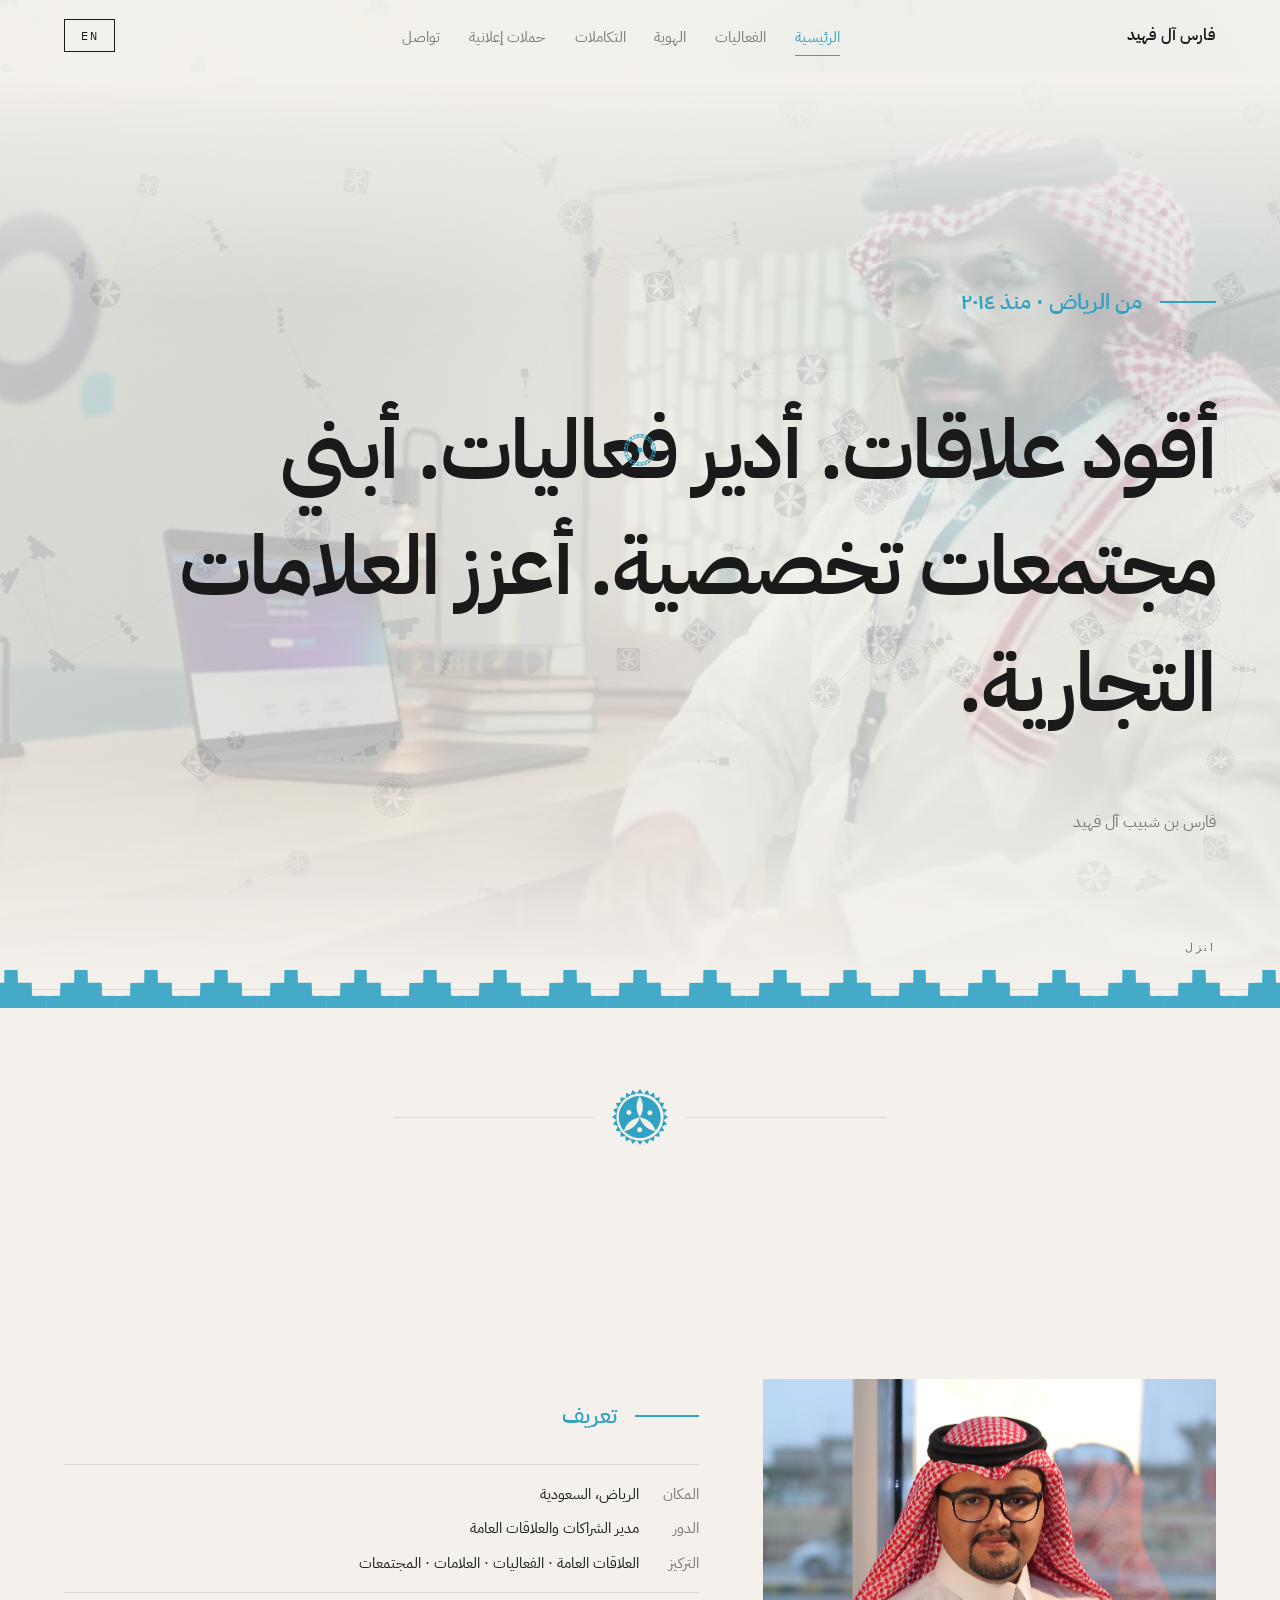
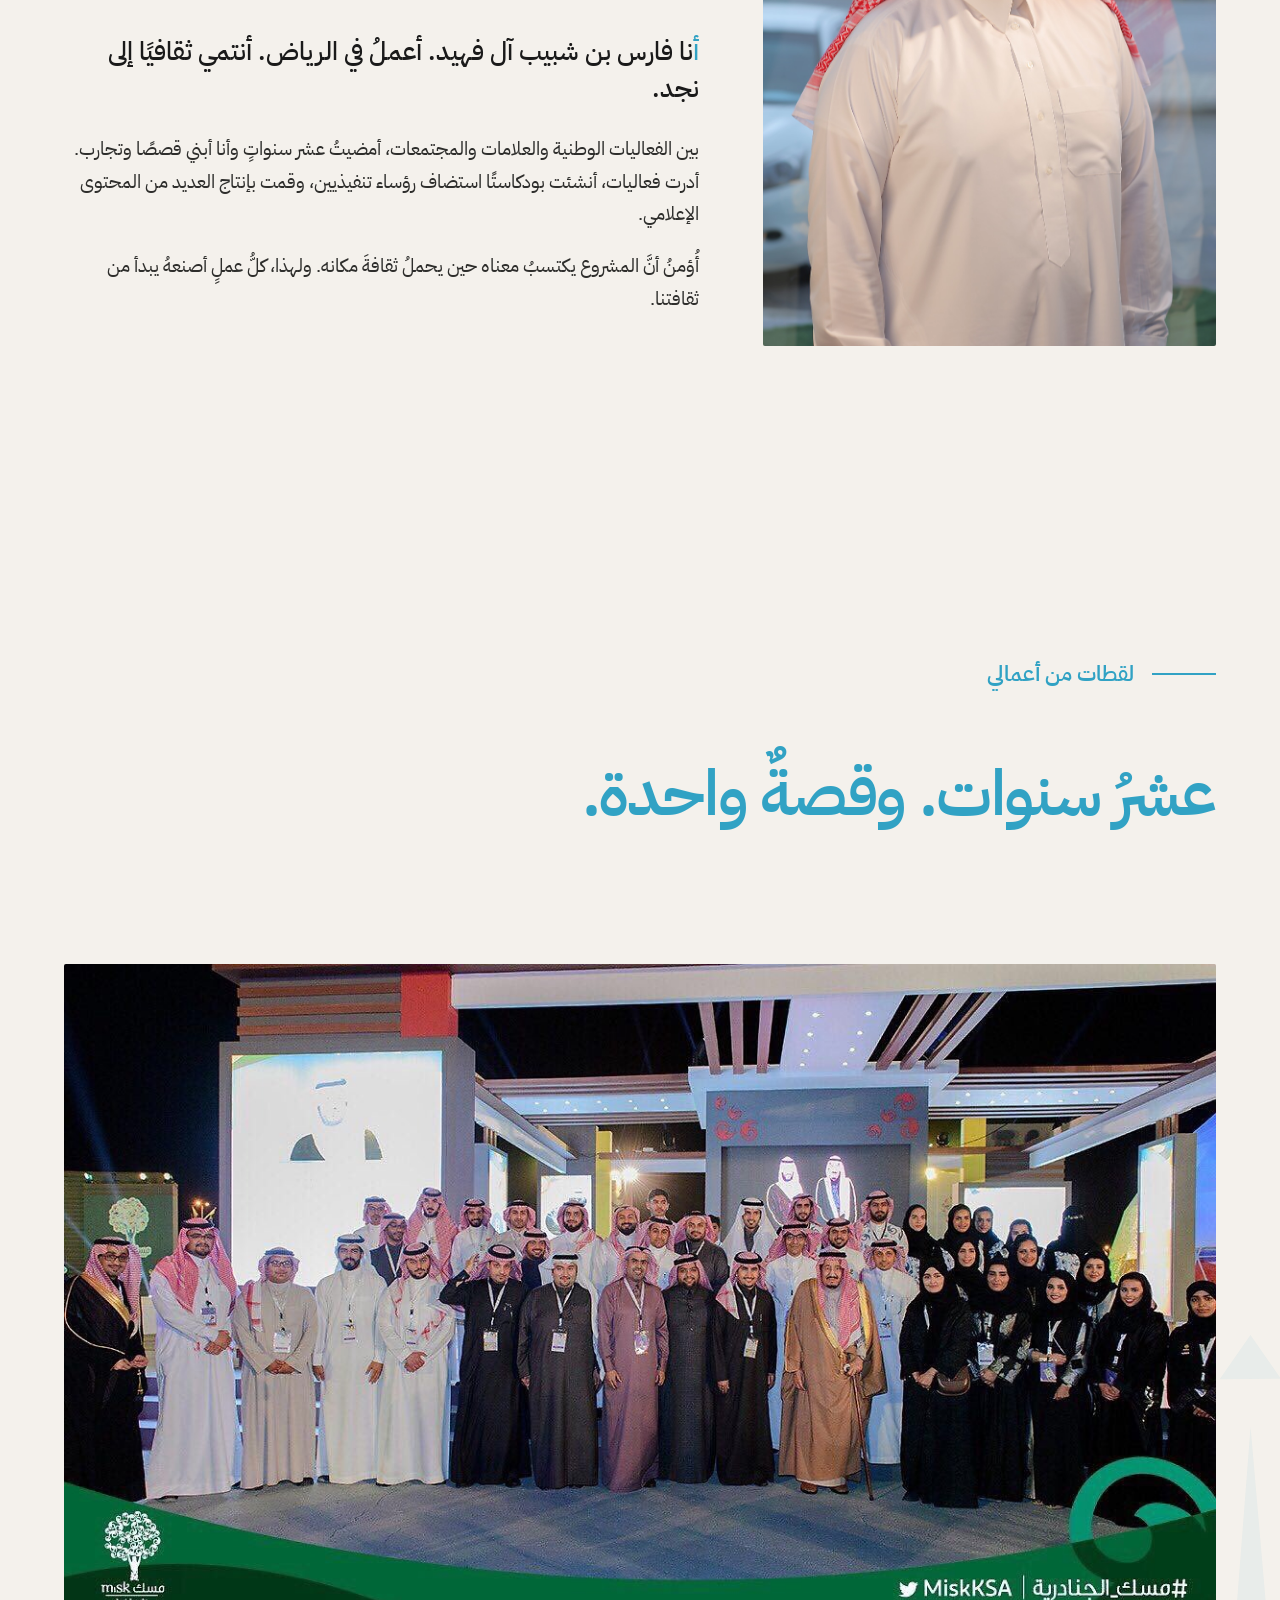
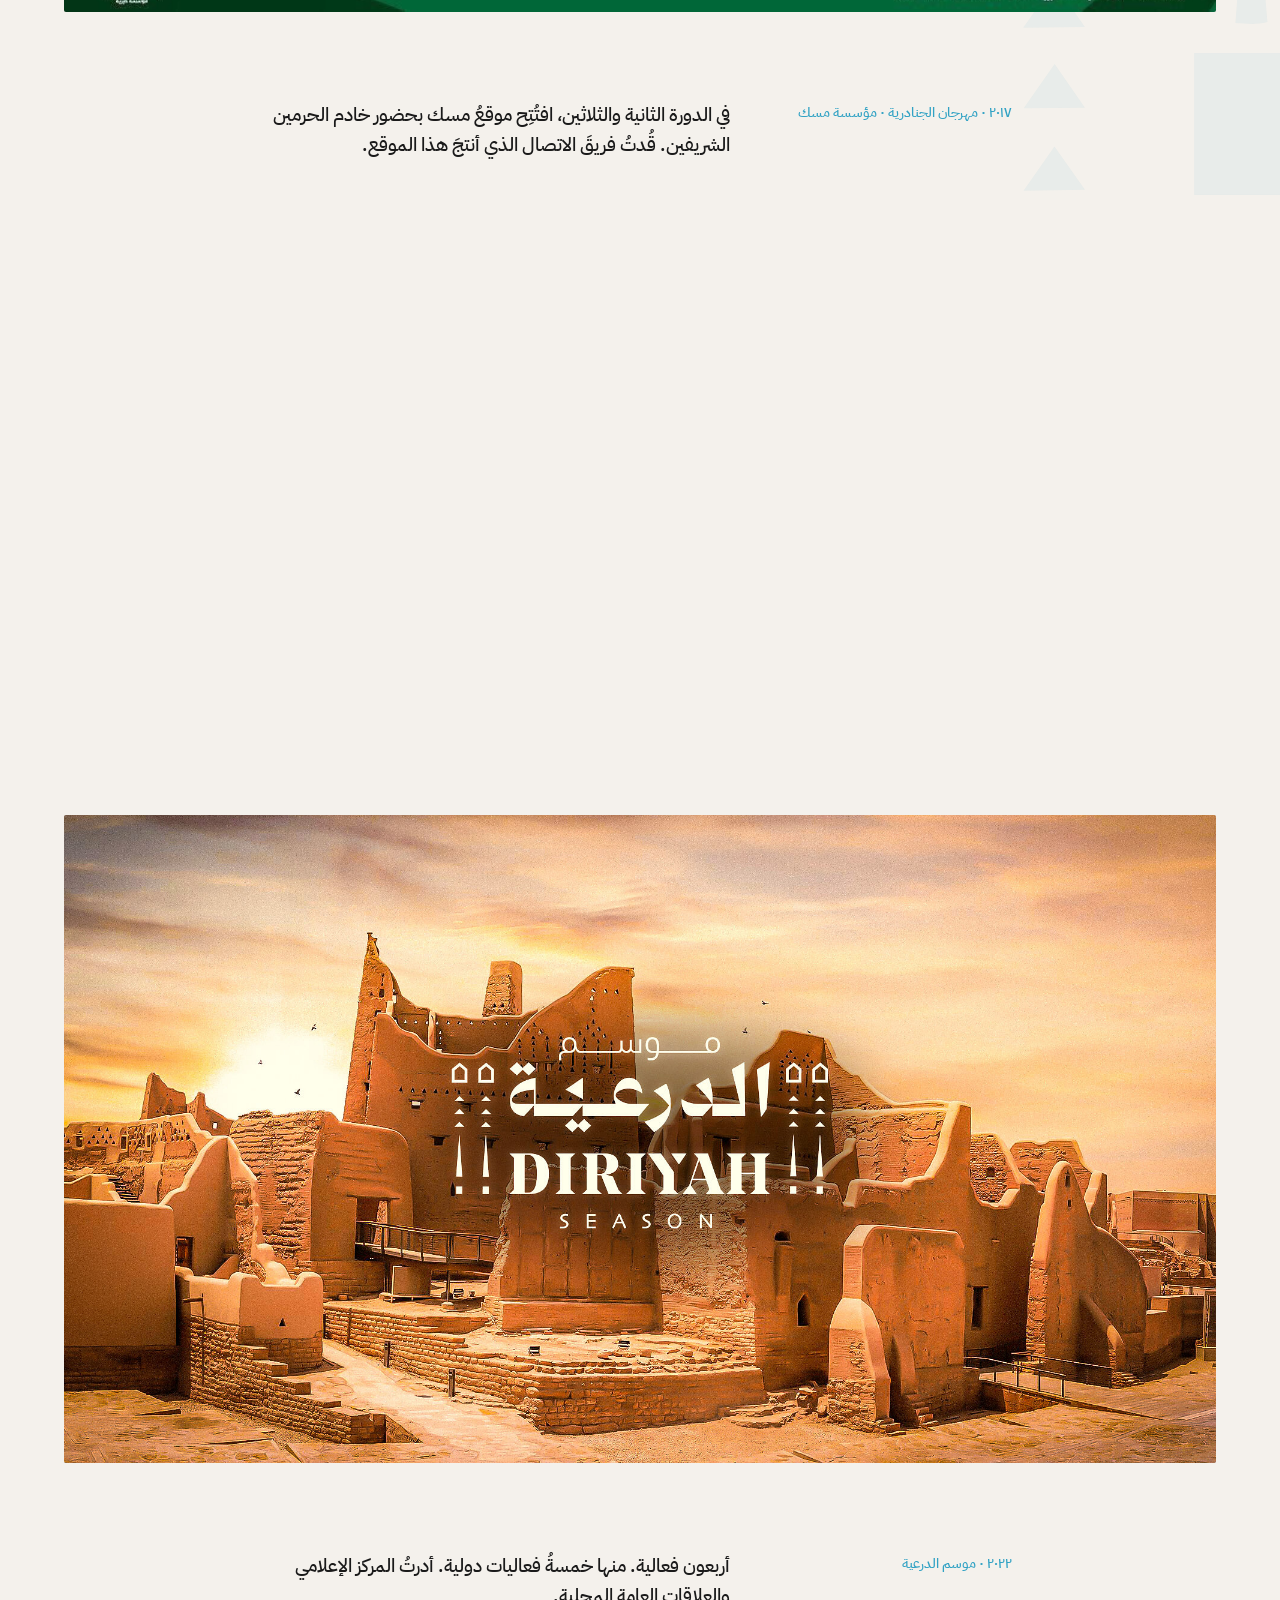
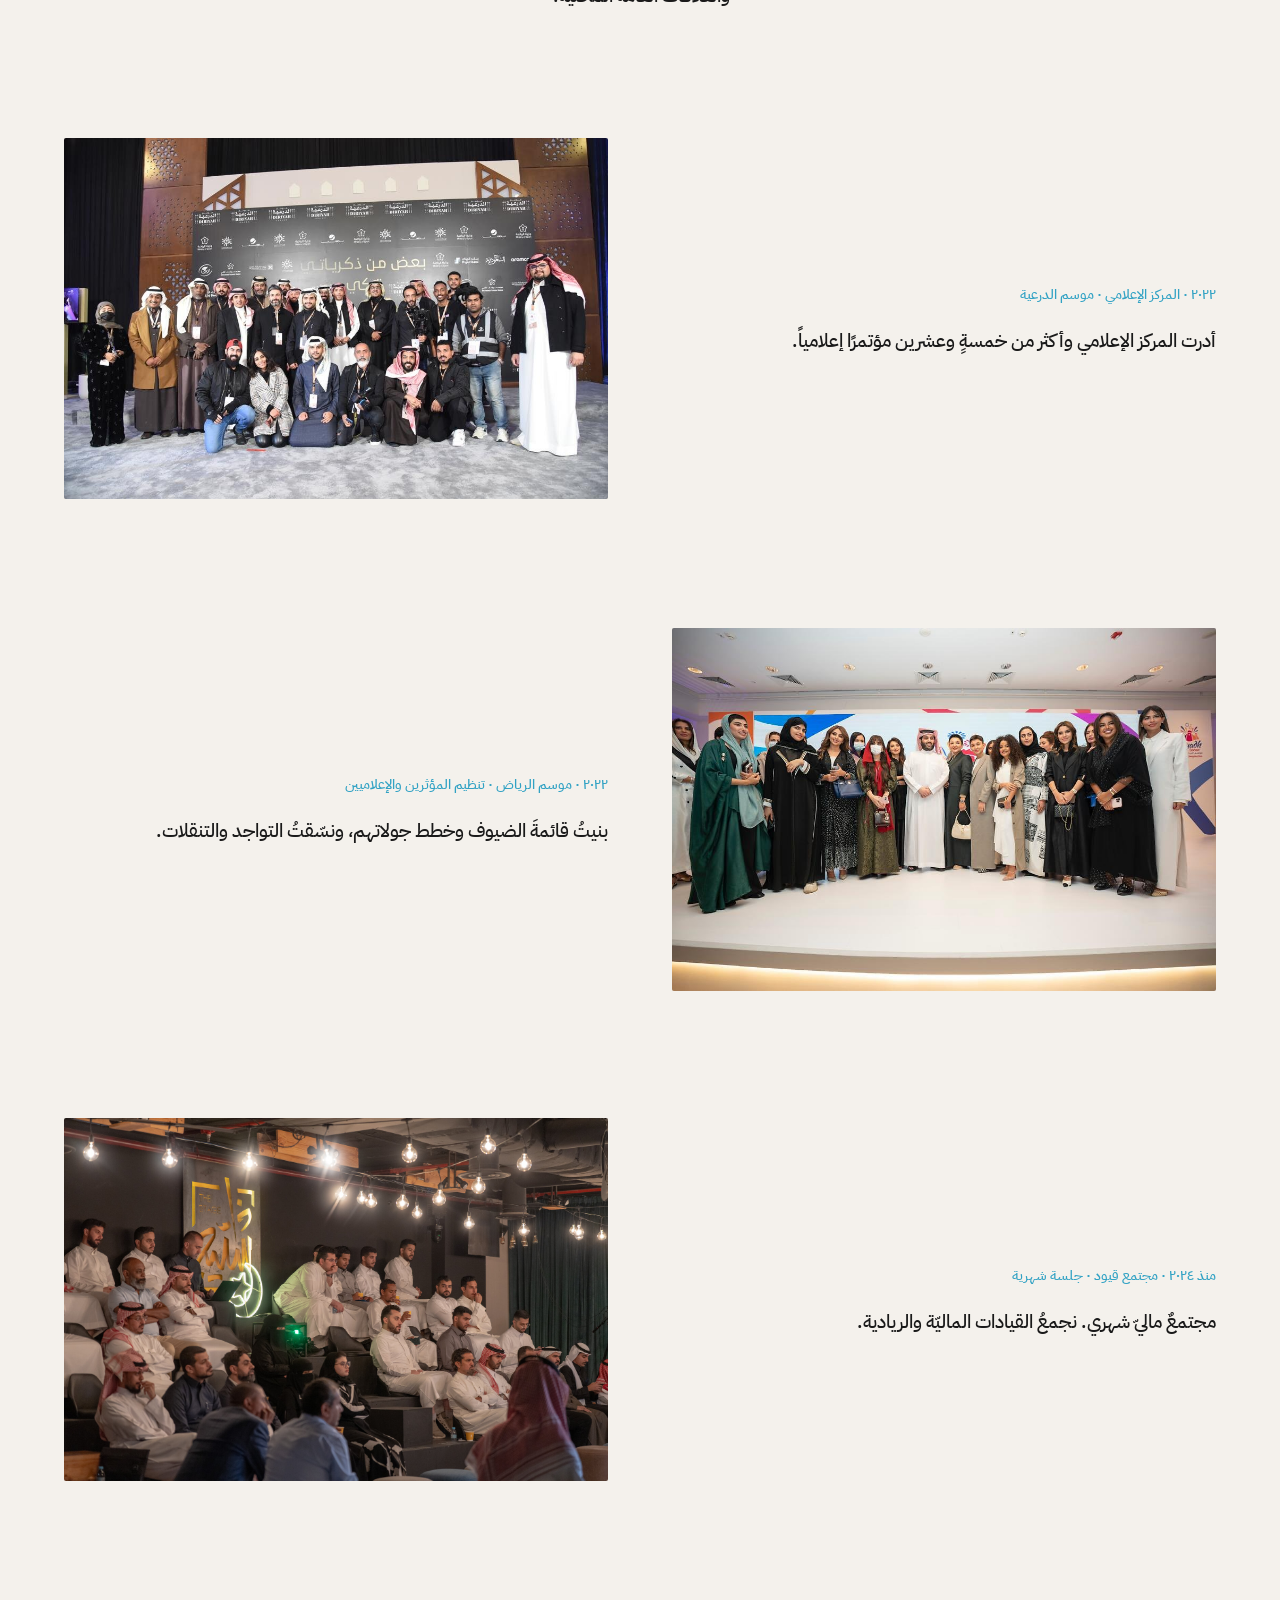
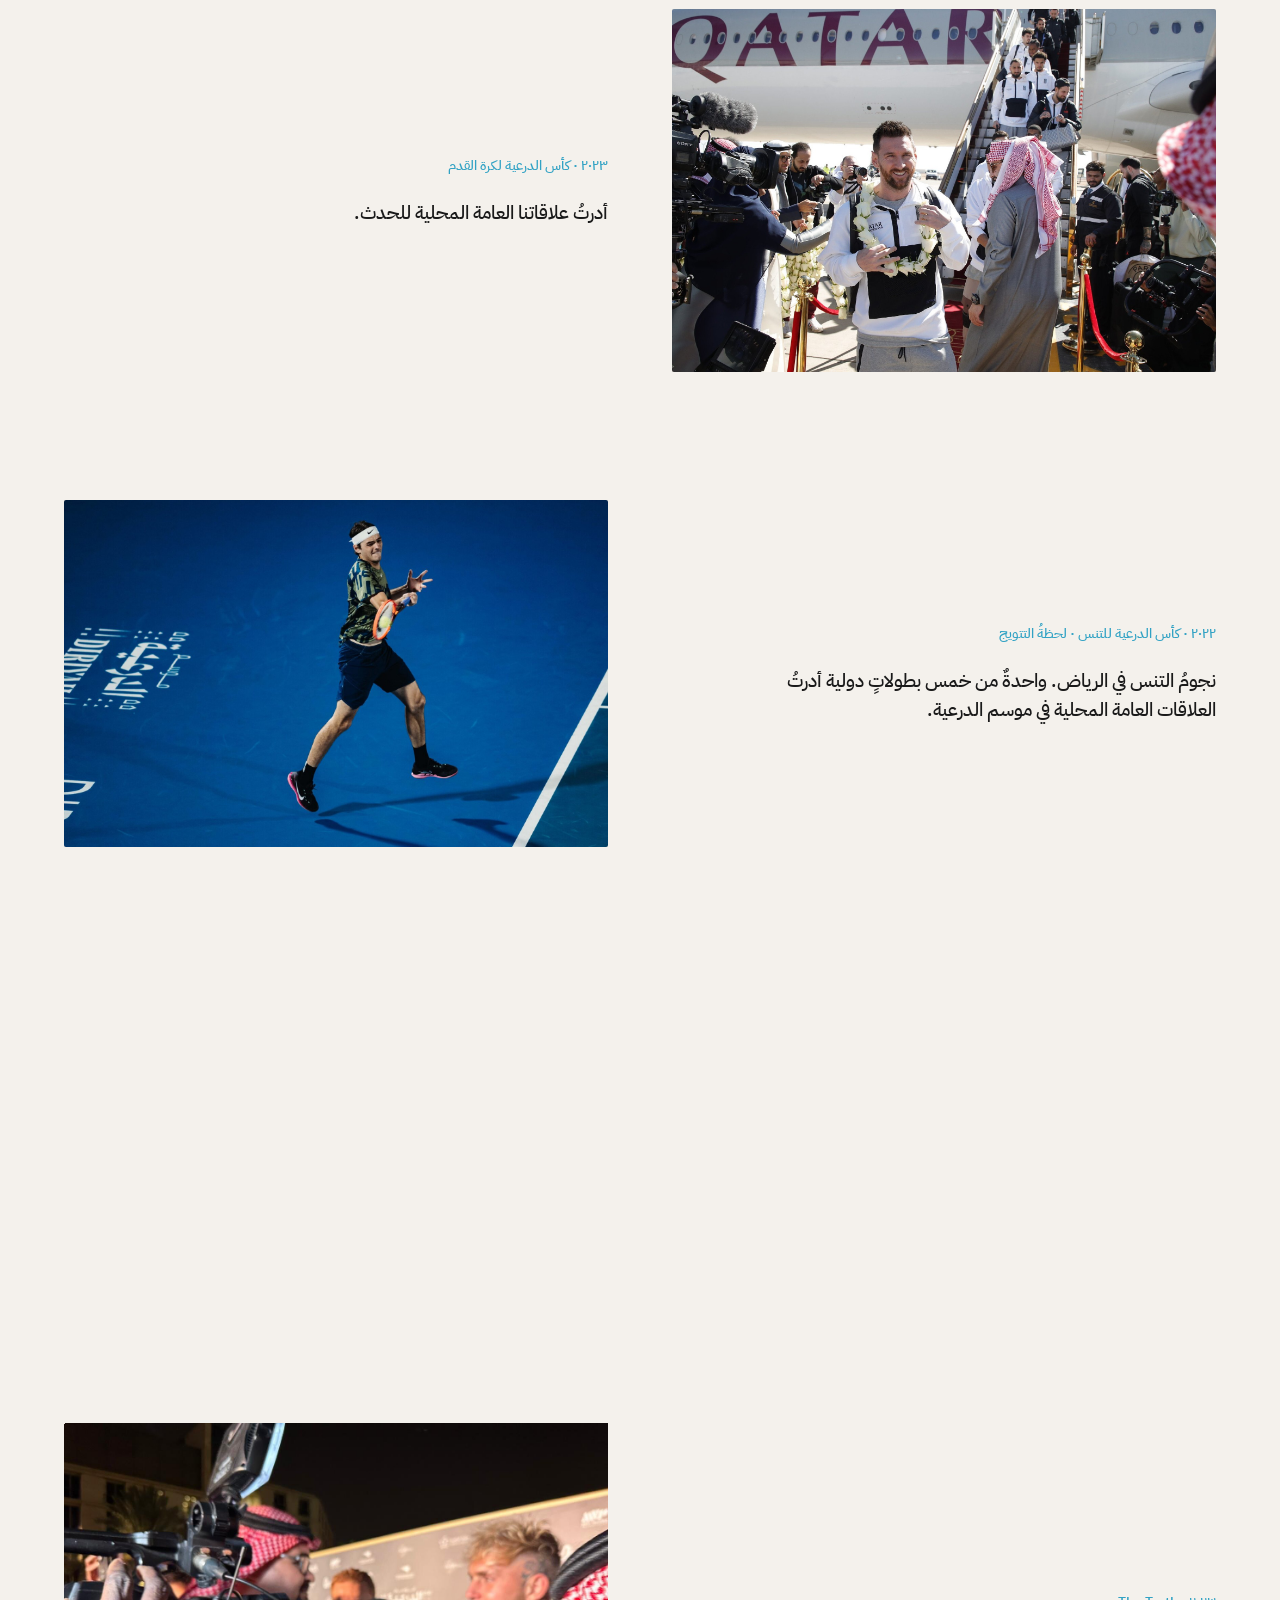
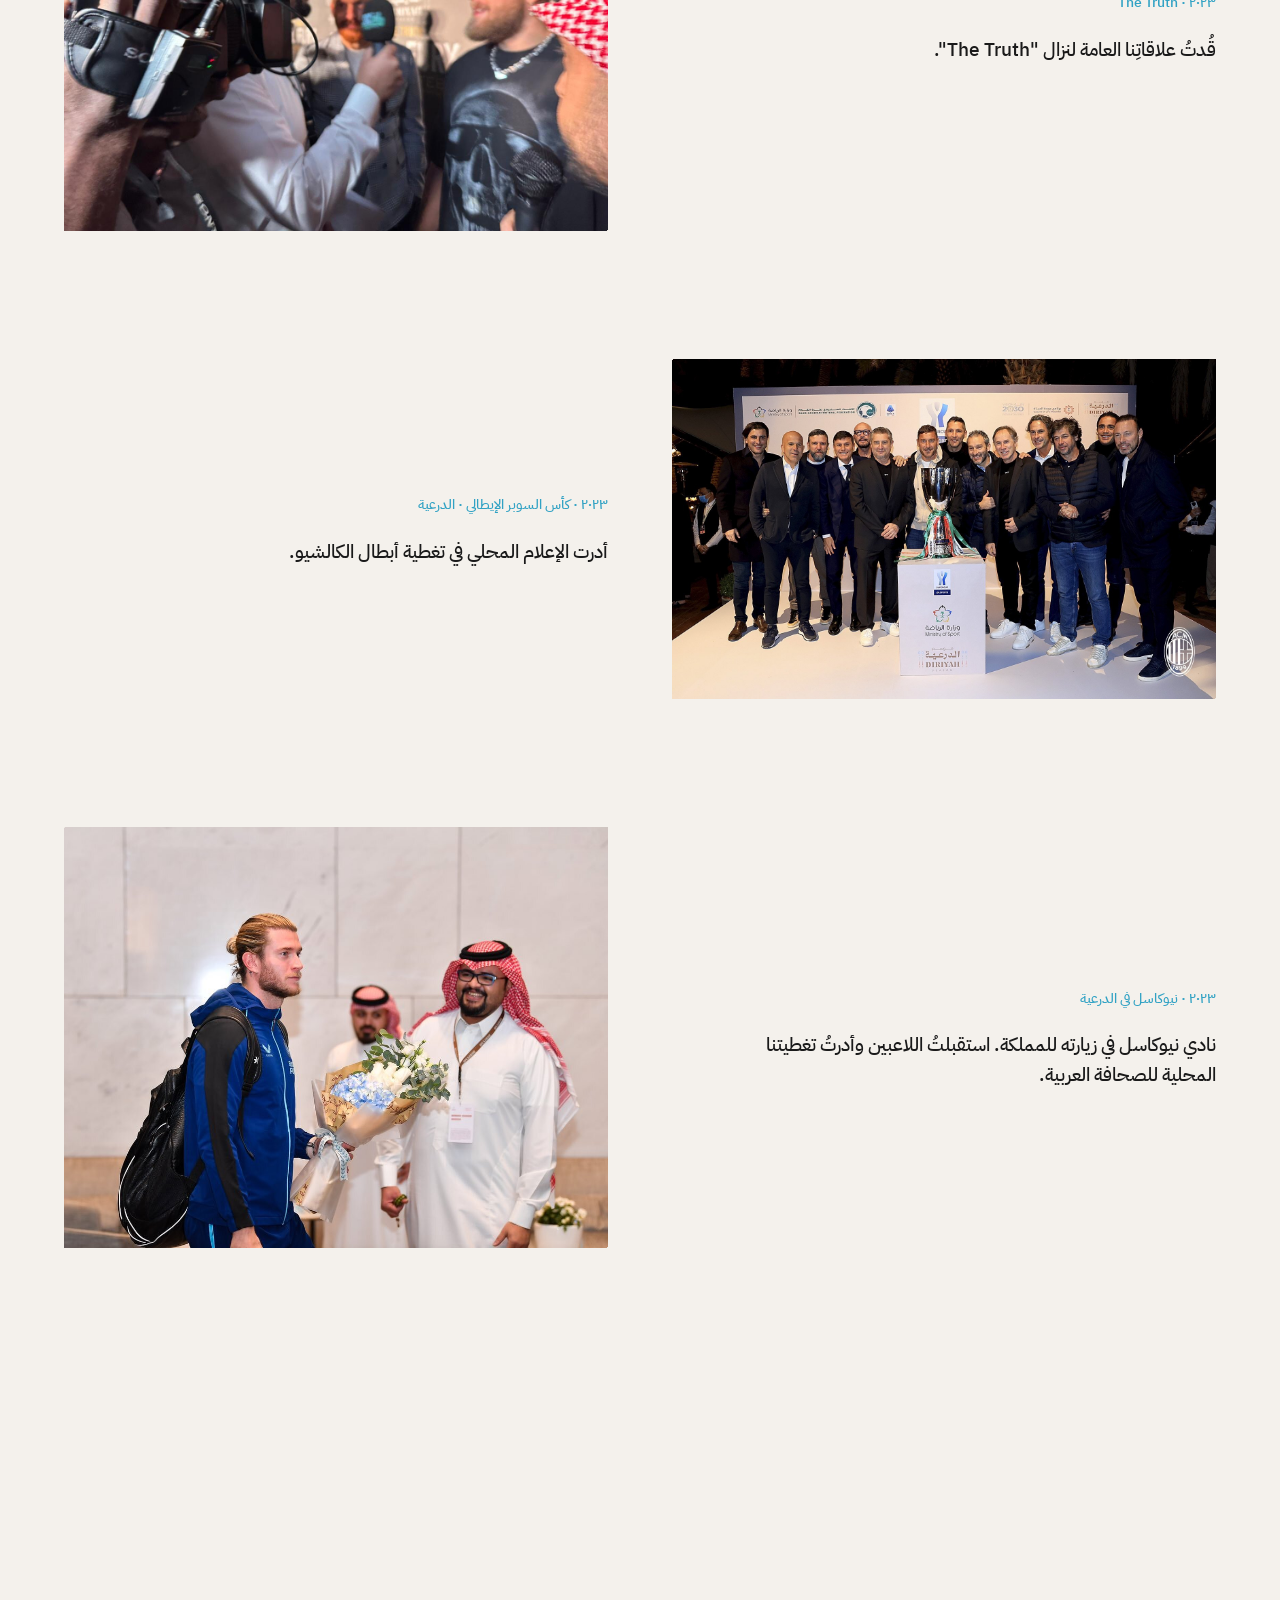
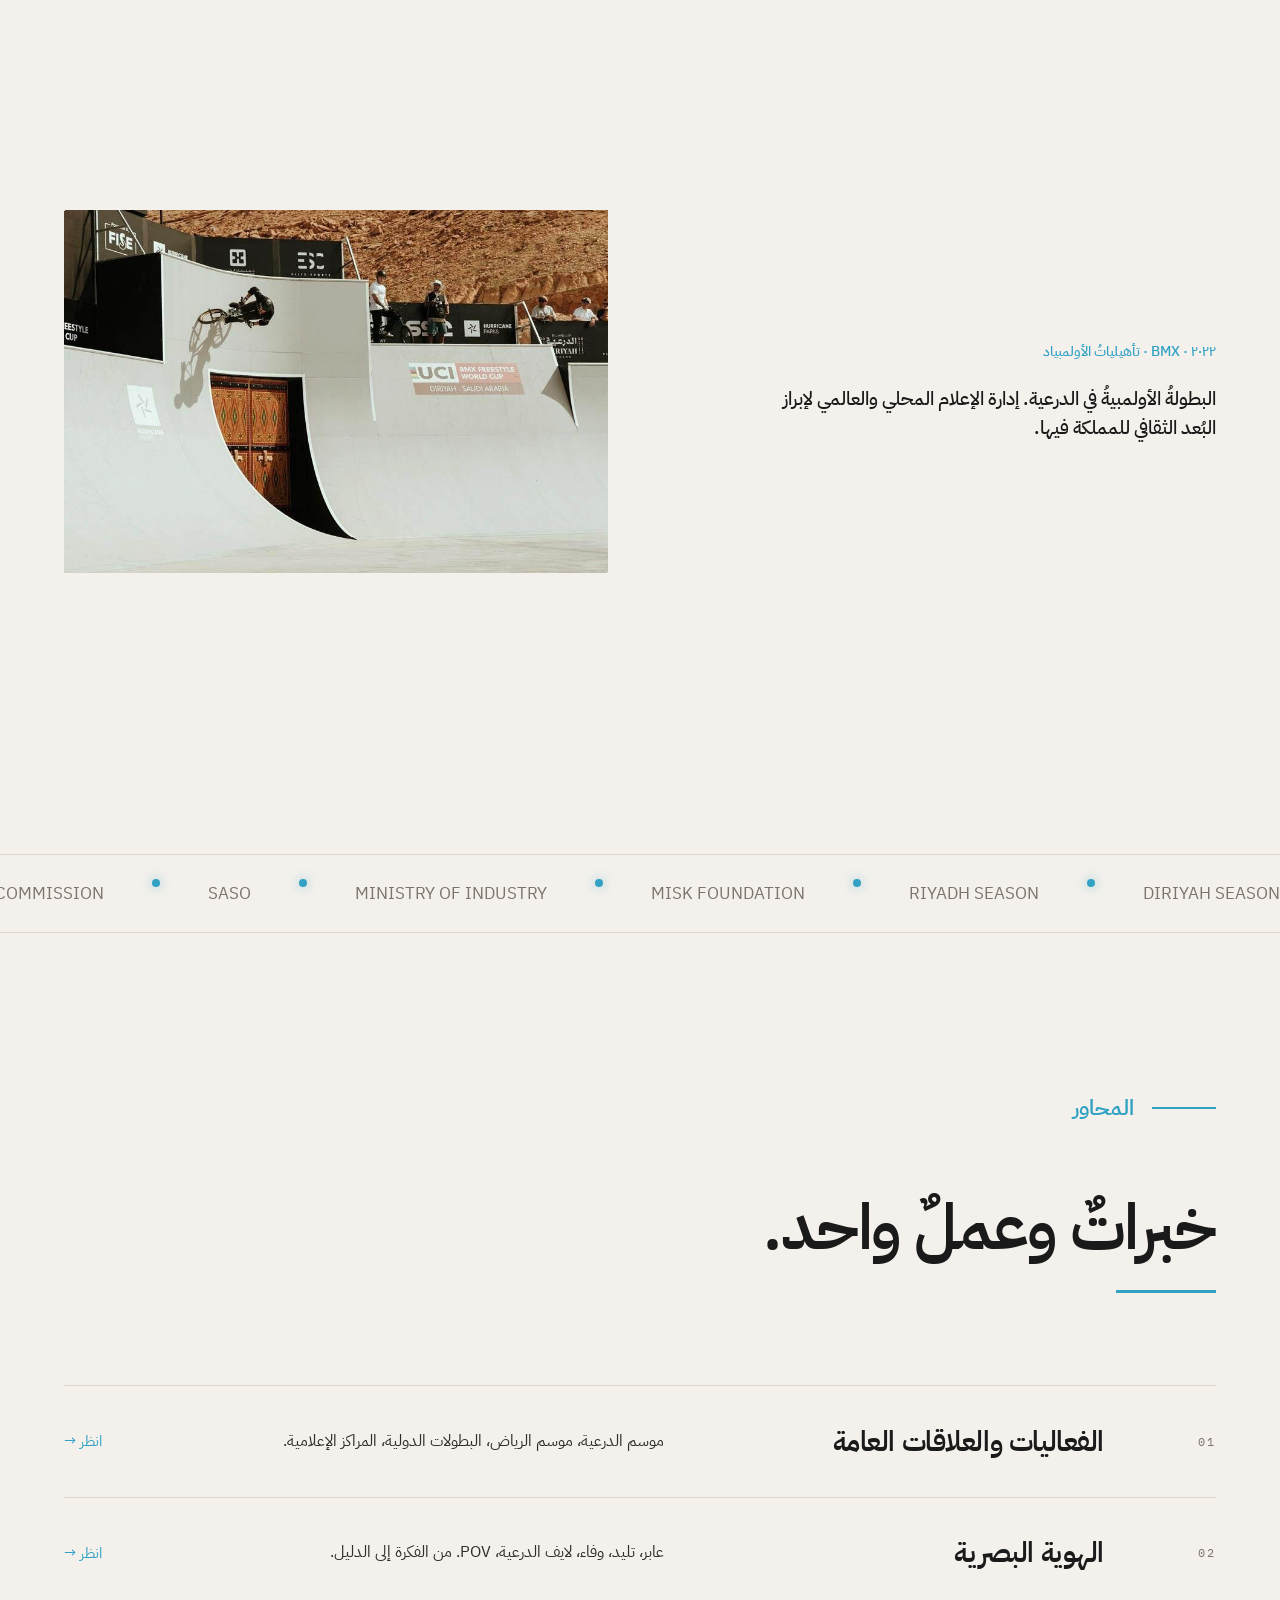
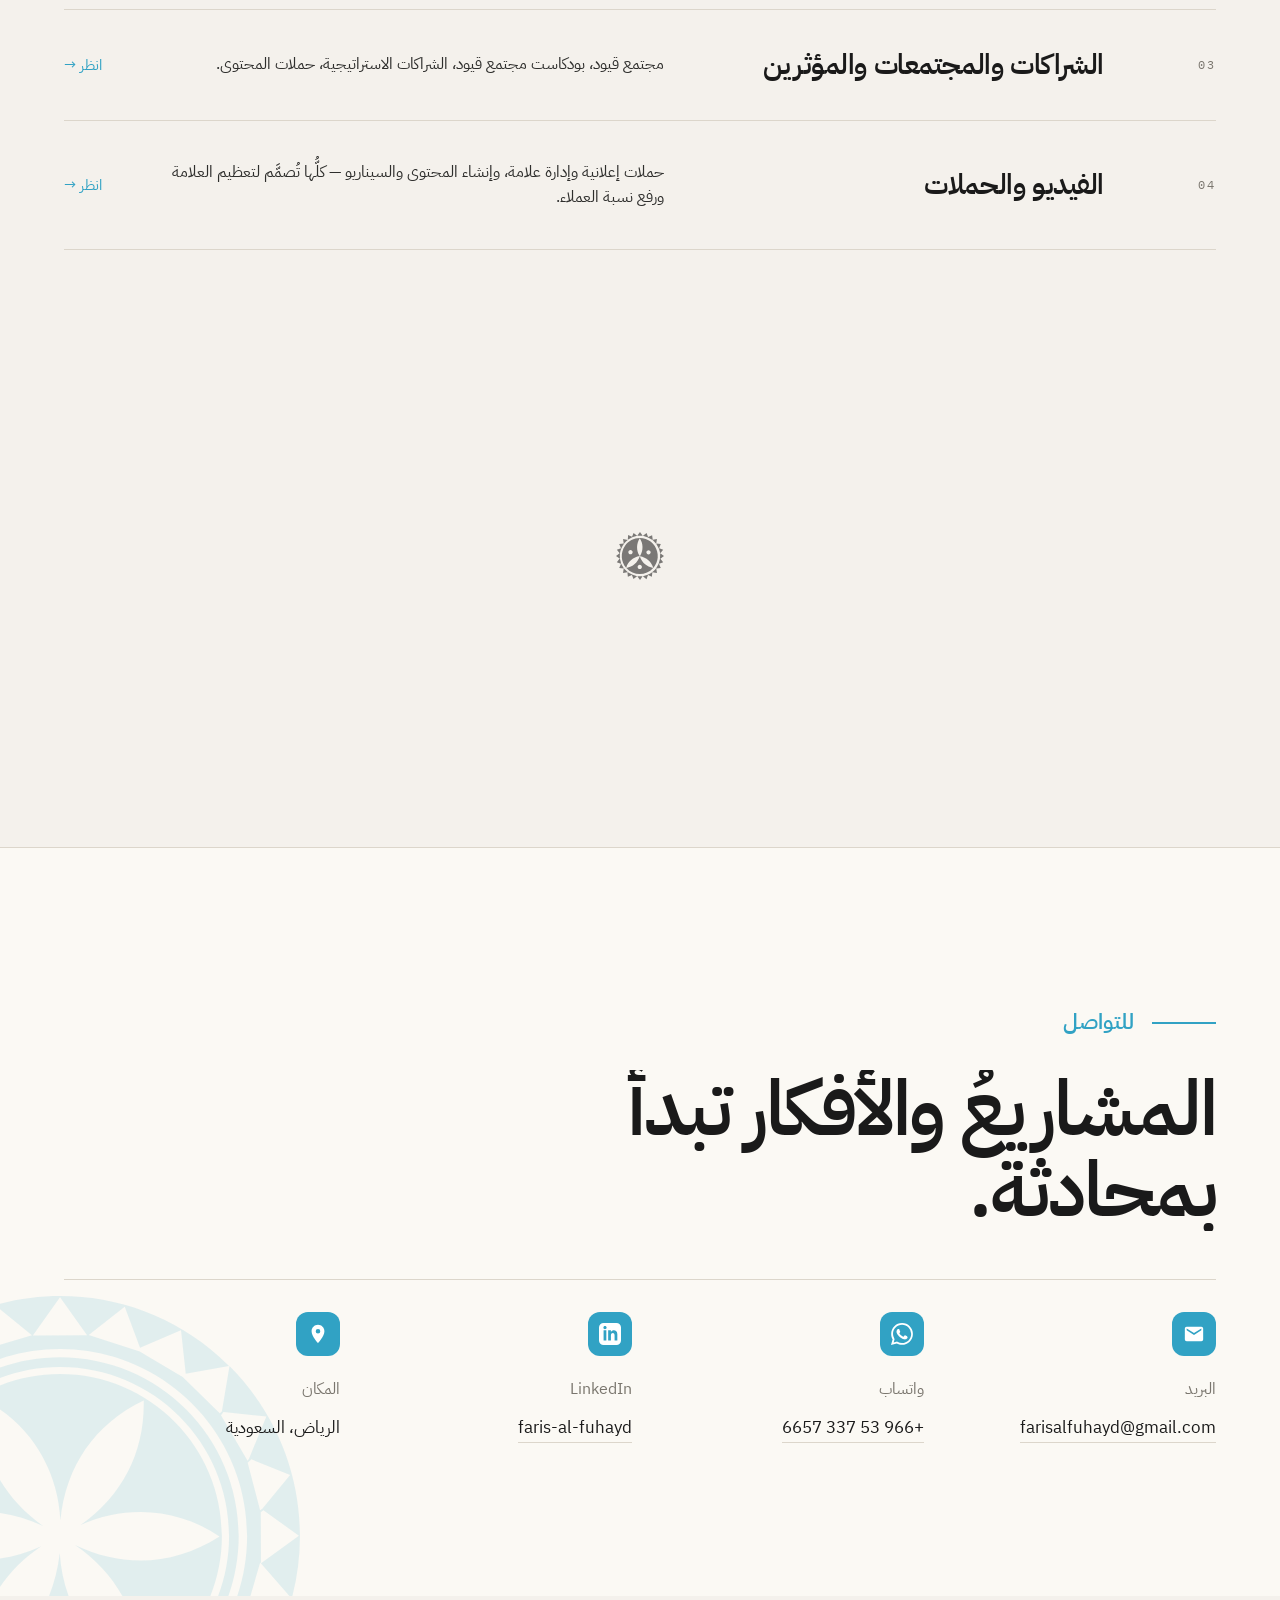
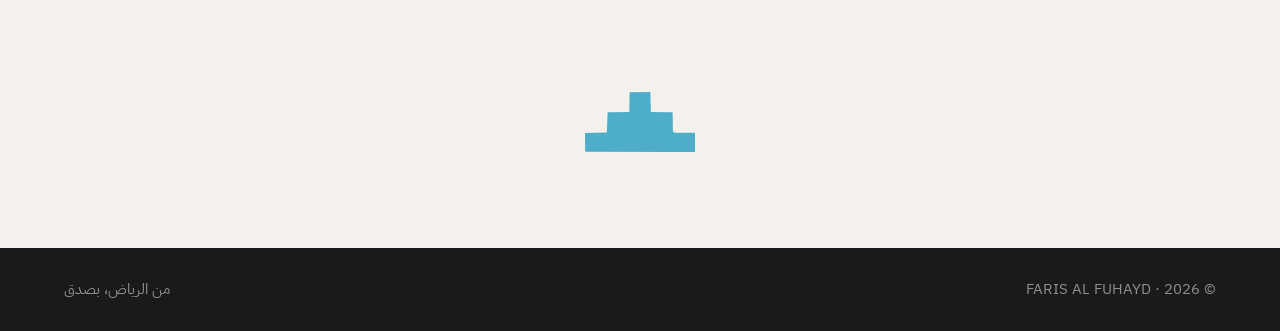
==== commit ec7ffeb0: "v13: scroll-flow particles, more lines, turquoise cursor with dot, hover word motion, mobile nav" ====
--- a/index.html
+++ b/index.html
@@ -33,6 +33,7 @@
     <li><a href="#contact"><span class="lang-ar">تواصل</span><span class="lang-en">Contact</span></a></li>
   </ul>
   <button class="lang-toggle" aria-label="Switch language">EN</button>
+  <button class="menu-toggle" aria-label="Toggle menu"><span></span></button>
 </nav>
 
 <!-- HERO with silent KV video loop background -->
--- a/styles.css
+++ b/styles.css
@@ -139,7 +139,63 @@
 }
 .lang-toggle:hover { background: var(--ink); color: var(--bg); }
 
-@media (max-width: 800px) { .nav-links { display: none; } }
+/* Mobile menu toggle button */
+.menu-toggle {
+  display: none;
+  width: 44px;
+  height: 44px;
+  background: transparent;
+  border: 1px solid var(--ink);
+  border-radius: 999px;
+  cursor: pointer;
+  position: relative;
+  padding: 0;
+  margin-inline-end: 8px;
+}
+.menu-toggle::before,
+.menu-toggle::after,
+.menu-toggle span {
+  content: "";
+  position: absolute;
+  left: 50%;
+  top: 50%;
+  width: 20px;
+  height: 1.5px;
+  background: var(--ink);
+  transform: translate(-50%, -50%);
+  transition: all 0.35s var(--ease);
+}
+.menu-toggle::before { transform: translate(-50%, calc(-50% - 6px)); }
+.menu-toggle::after { transform: translate(-50%, calc(-50% + 6px)); }
+.menu-toggle.open::before { transform: translate(-50%, -50%) rotate(45deg); }
+.menu-toggle.open::after { transform: translate(-50%, -50%) rotate(-45deg); }
+.menu-toggle.open span { opacity: 0; }
+
+@media (max-width: 800px) {
+  .menu-toggle { display: block; }
+  .nav-links {
+    position: fixed;
+    inset: 0;
+    background: var(--bg);
+    flex-direction: column;
+    justify-content: center;
+    align-items: center;
+    gap: 1.5rem;
+    z-index: 99;
+    transform: translateY(-100%);
+    transition: transform 0.5s cubic-bezier(0.65, 0, 0.35, 1);
+    padding: 4rem 2rem;
+  }
+  .nav-links.open {
+    display: flex;
+    transform: translateY(0);
+  }
+  .nav-links a {
+    font-size: 1.6rem !important;
+    opacity: 1;
+  }
+  html[lang="ar"] .nav-links a { font-size: 1.8rem !important; }
+}
 
 /* =================== HERO =================== */
 .hero {
@@ -1412,9 +1468,17 @@
   transform: translateY(110%) scale(0.94);
   filter: blur(8px);
   animation: heroWordRise 1.4s cubic-bezier(0.16, 1, 0.3, 1) forwards;
+  transition: color 0.35s var(--ease), transform 0.45s var(--ease-spring, cubic-bezier(0.34, 1.56, 0.64, 1)), text-shadow 0.35s;
+  cursor: default;
 }
 @keyframes heroWordRise {
   to { opacity: 1; transform: translateY(0) scale(1); filter: blur(0); }
+}
+/* Hover any word in the hero title — lifts and turns turquoise */
+.hero-title .word:hover {
+  color: var(--accent);
+  transform: translateY(-8px) scale(1.06);
+  text-shadow: 0 12px 30px rgba(49, 162, 196, 0.25);
 }
 
 /* Pull-quote — word-by-word reveal */
@@ -1583,25 +1647,37 @@
   .najdi-cursor {
     position: fixed;
     top: 0; left: 0;
-    width: 28px; height: 28px;
+    width: 32px; height: 32px;
     pointer-events: none;
     z-index: 9997;
     transform: translate(-50%, -50%);
-    opacity: 0.7;
-    mix-blend-mode: multiply;
+    opacity: 0.9;
     will-change: transform;
   }
   .najdi-cursor-inner {
     width: 100%; height: 100%;
-    background-color: #14213D;
+    background-color: #31A2C4;
     -webkit-mask: url('assets/svg/najdi-cursor.svg') center/contain no-repeat;
     mask: url('assets/svg/najdi-cursor.svg') center/contain no-repeat;
     will-change: transform;
+    position: relative;
+  }
+  /* center dot inside cursor */
+  .najdi-cursor::after {
+    content: "";
+    position: absolute;
+    top: 50%; left: 50%;
+    width: 5px; height: 5px;
+    background: #31A2C4;
+    border-radius: 50%;
+    transform: translate(-50%, -50%);
+    box-shadow: 0 0 8px rgba(49, 162, 196, 0.7);
+    z-index: 1;
   }
   .najdi-trail {
     position: fixed;
     top: 0; left: 0;
-    width: 22px; height: 22px;
+    width: 26px; height: 26px;
     pointer-events: none;
     z-index: 9996;
     transform: translate(-50%, -50%);
@@ -1613,6 +1689,7 @@
     background-color: #31A2C4;
     -webkit-mask: url('assets/svg/najdi-cursor.svg') center/contain no-repeat;
     mask: url('assets/svg/najdi-cursor.svg') center/contain no-repeat;
+    opacity: 0.6;
   }
 }
 @media (hover: none) {
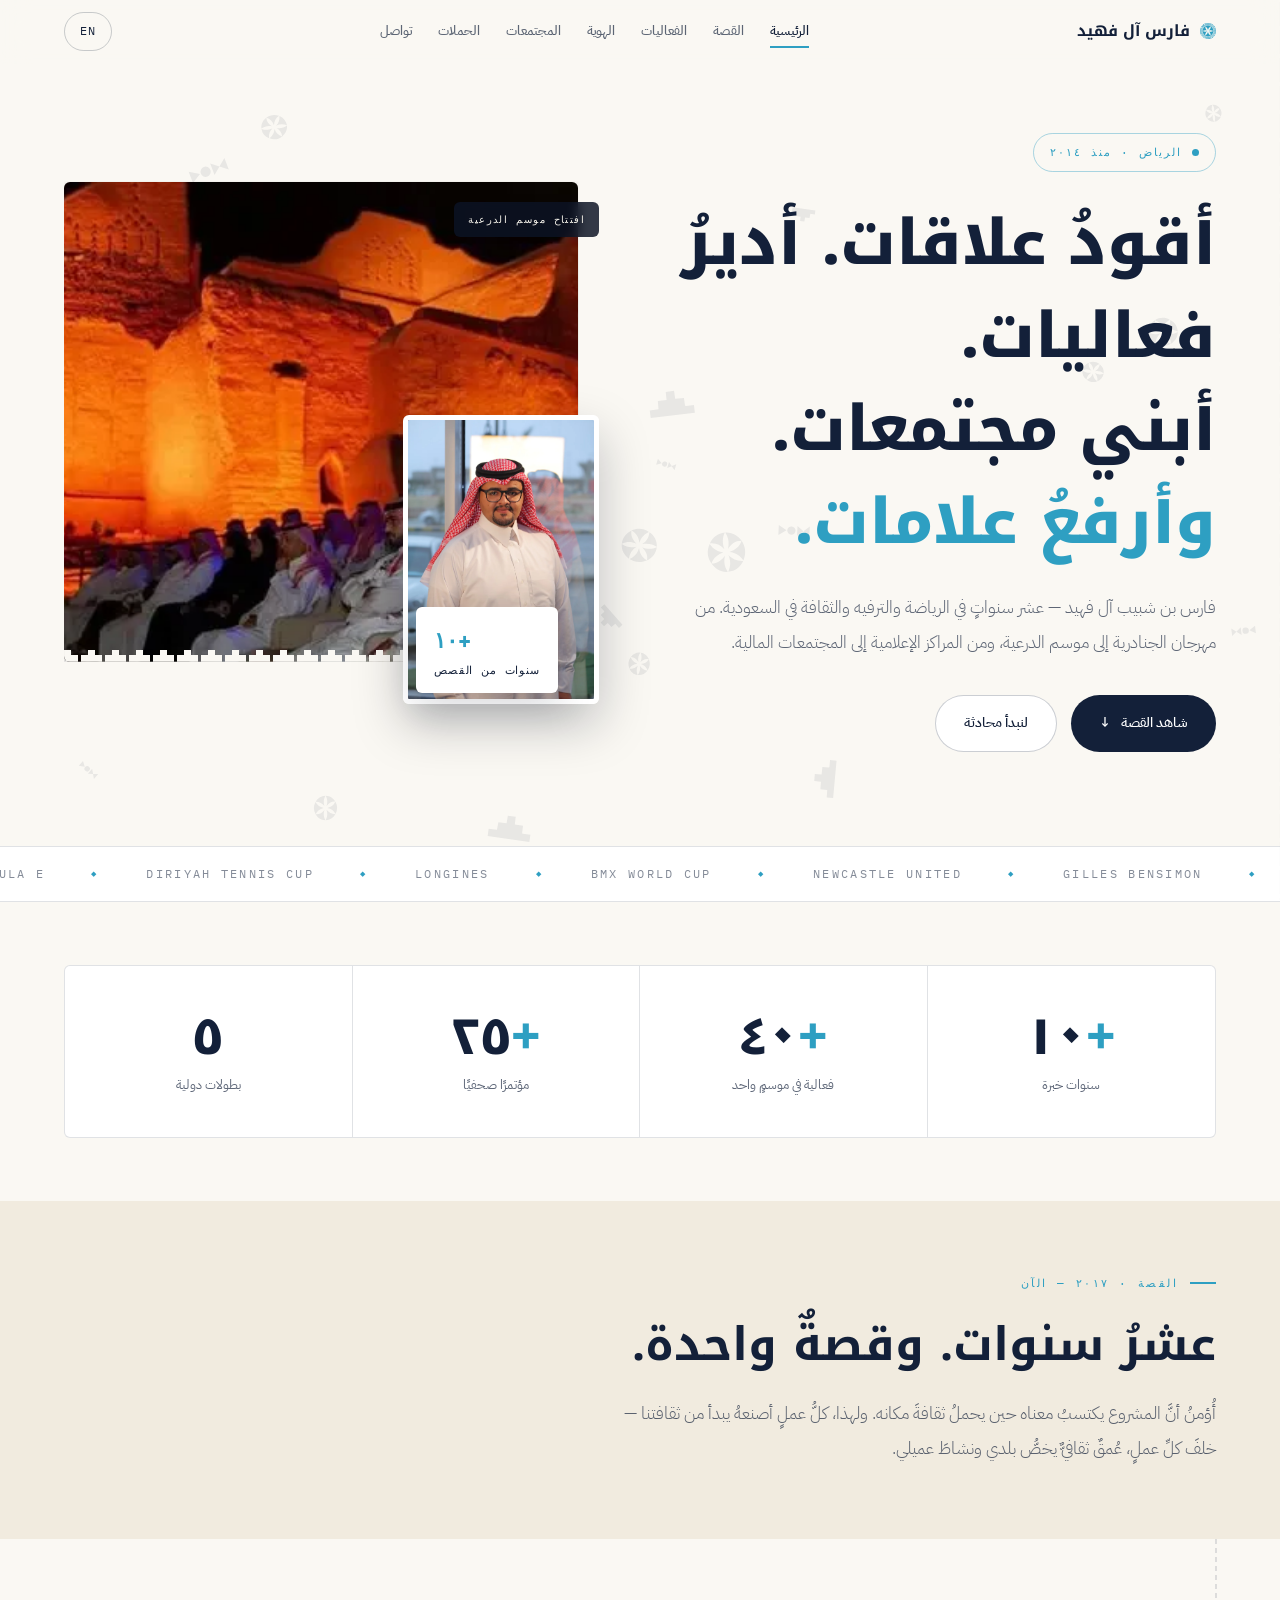
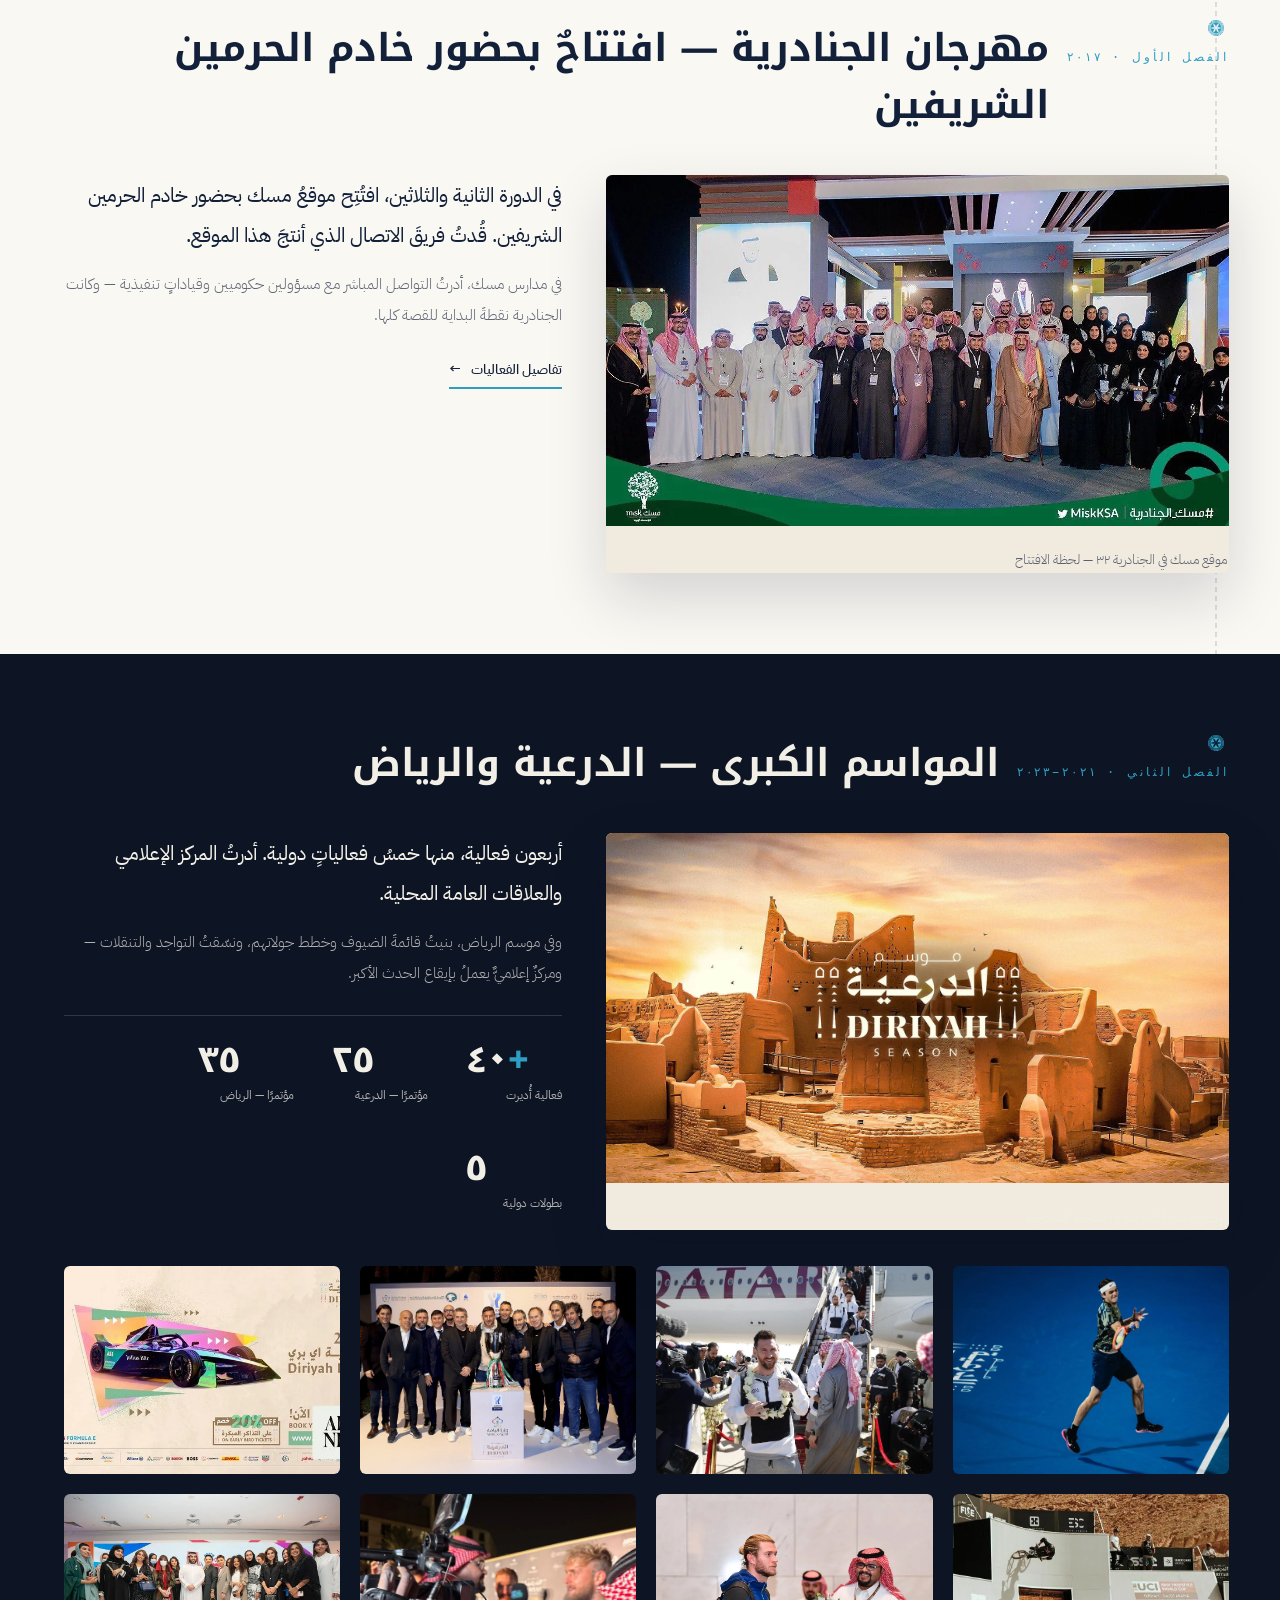
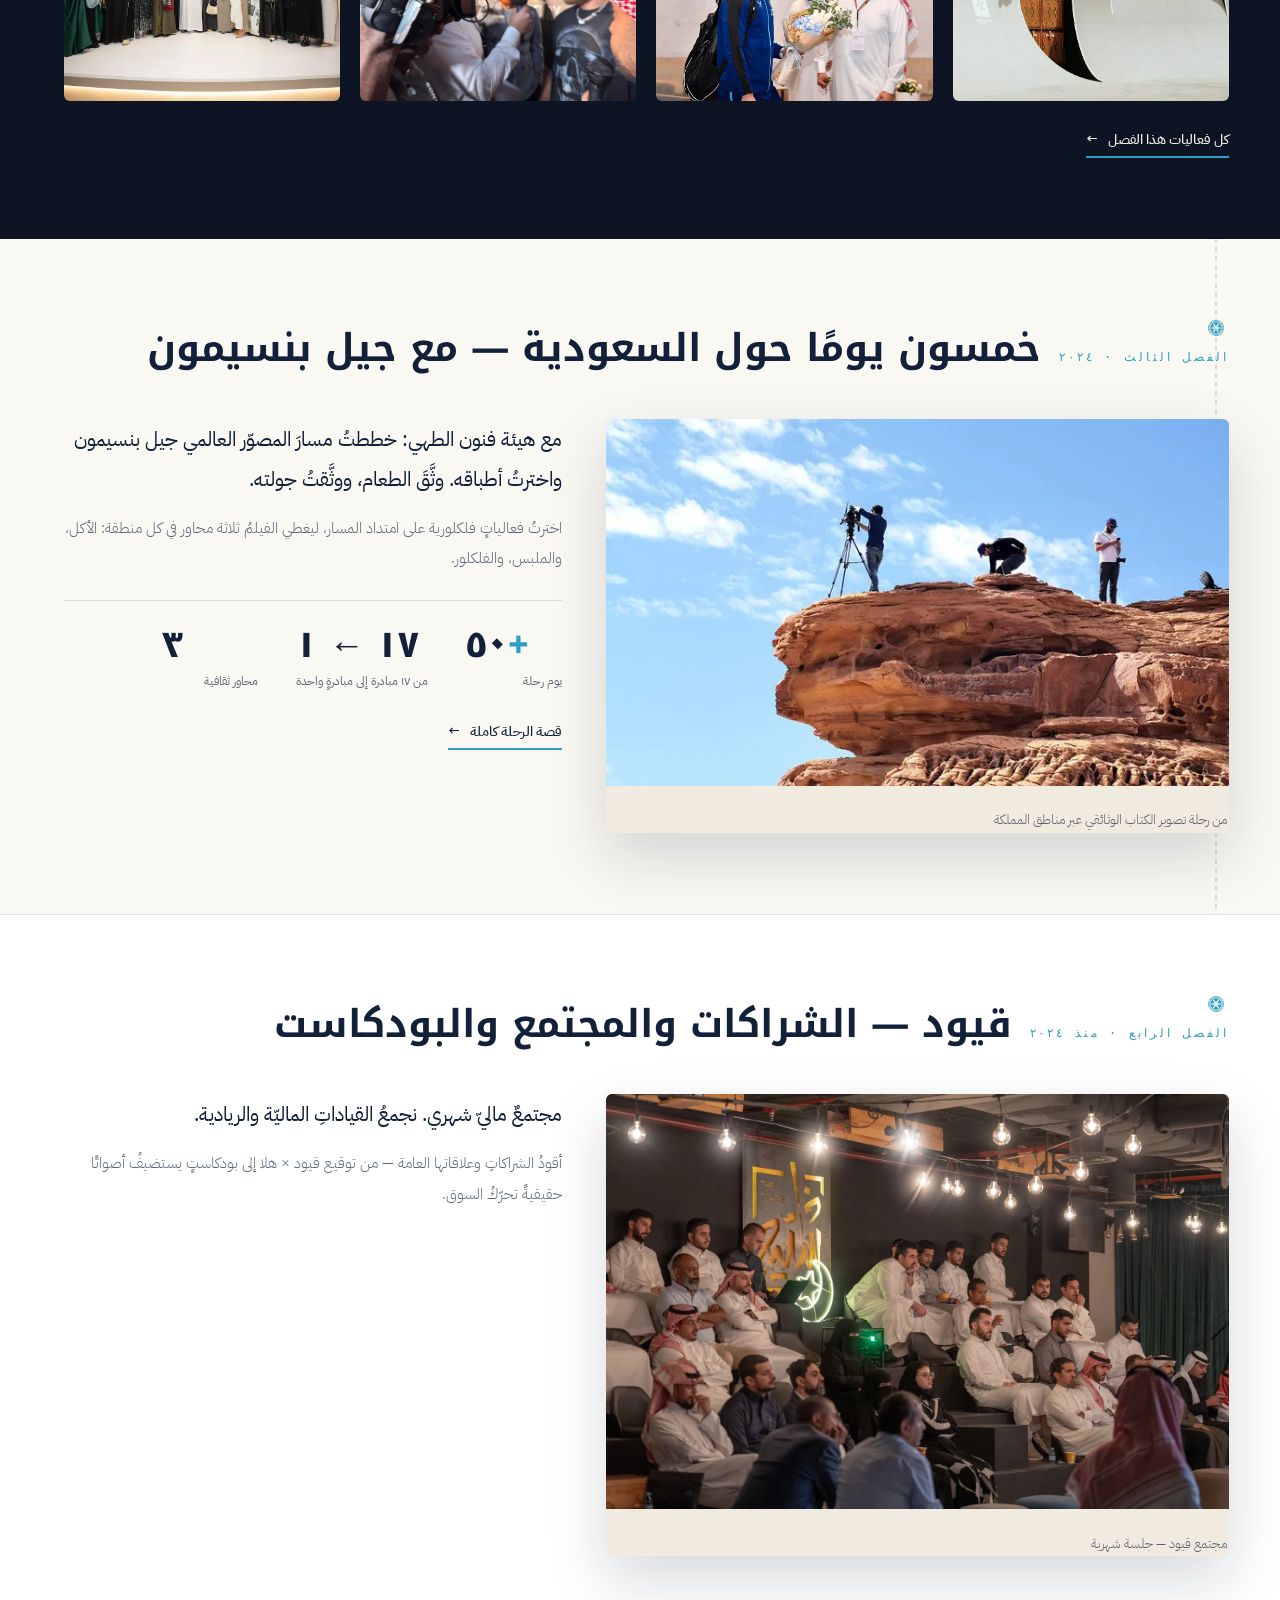
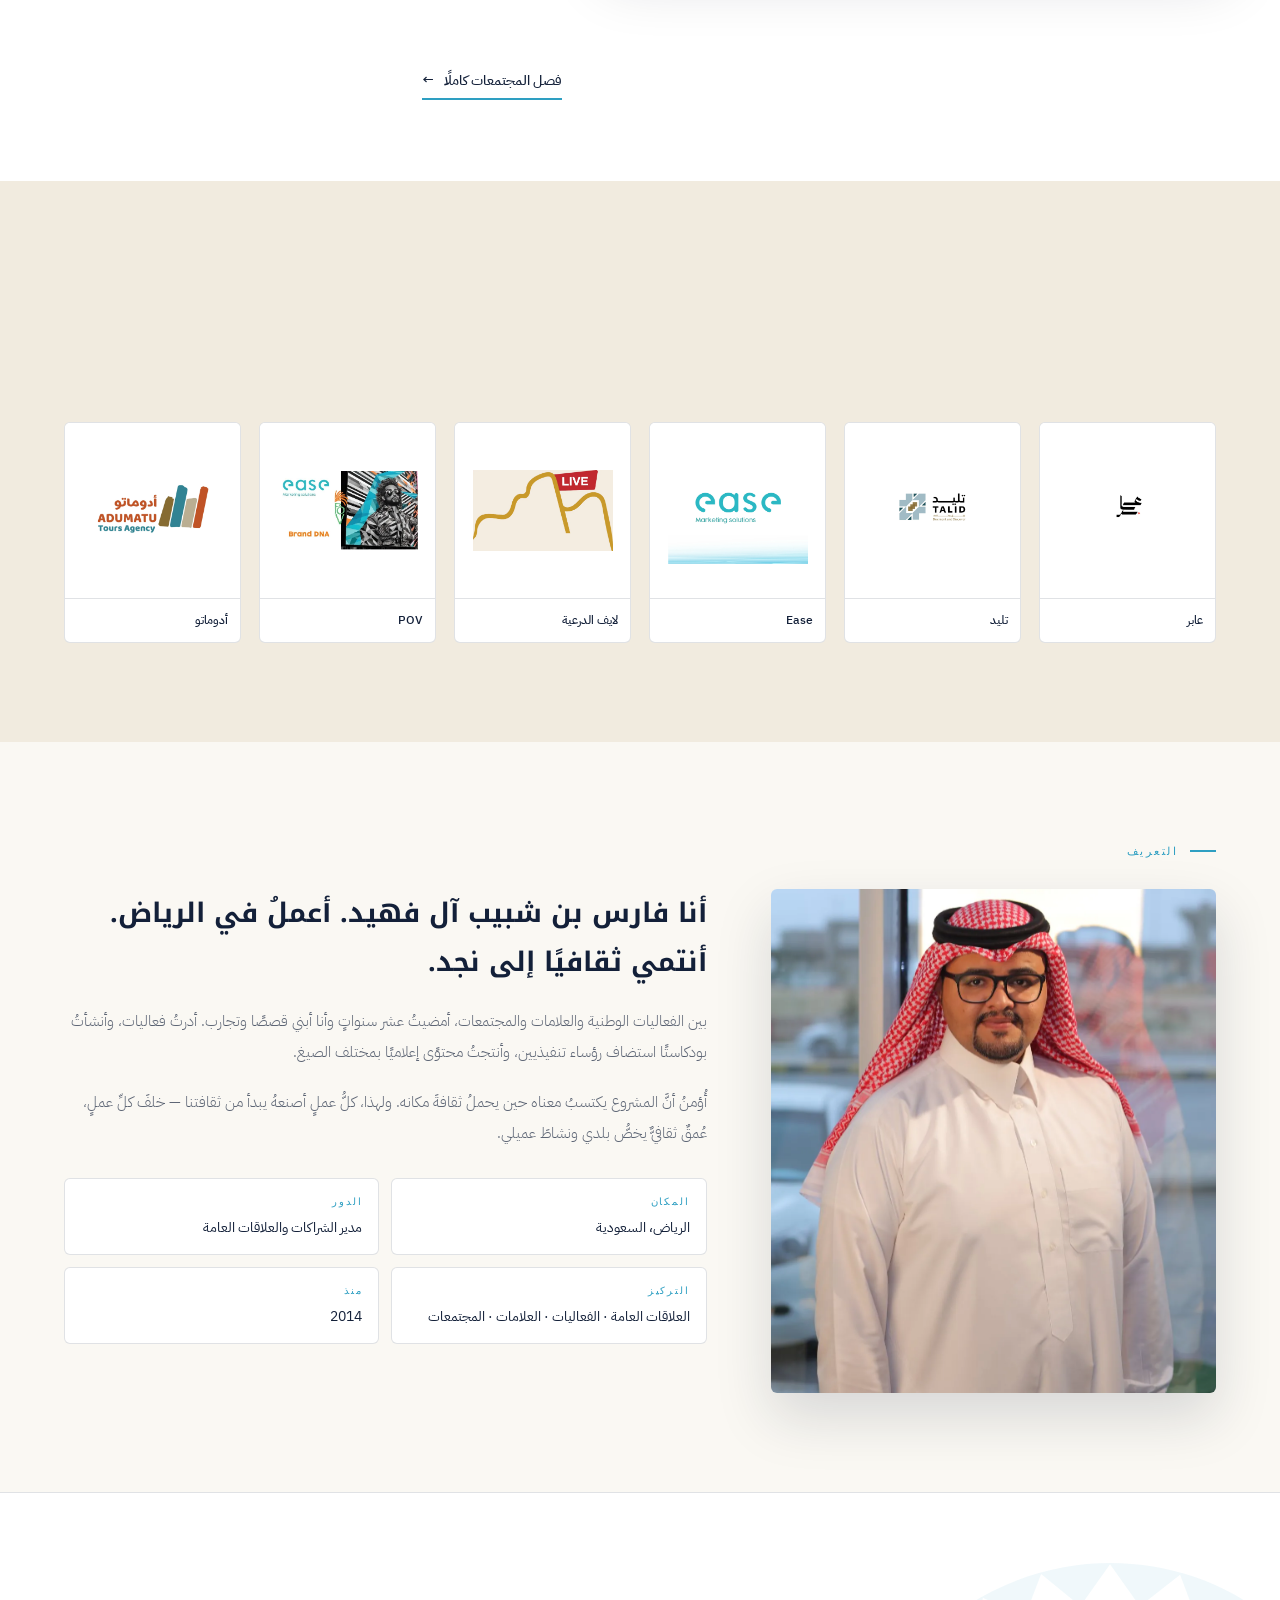
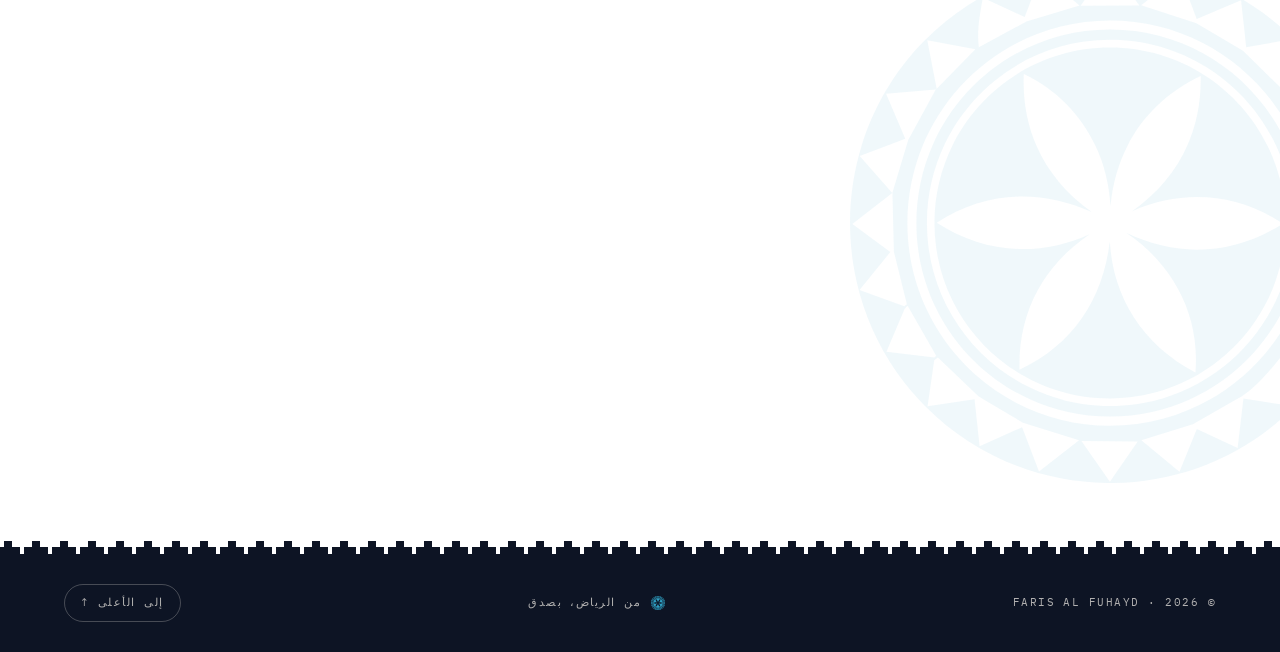
==== commit 50917458: "v20 — القصة حبكتها الثقافة: full redesign goes live" ====
--- a/index.html
+++ b/index.html
@@ -1,535 +1,360 @@
 <!DOCTYPE html>
-<html lang="ar" dir="rtl">
+<html lang="ar" dir="rtl" class="no-js">
 <head>
-  <meta charset="UTF-8">
-  <meta name="viewport" content="width=device-width, initial-scale=1.0">
-  <title>فارس آل فهيد · Faris Al Fuhayd</title>
-  <meta name="description" content="فارس بن شبيب آل فهيد — أصنع علامات، أقود فعاليات، أبني مجتمعات. عشر سنوات في الرياضة والترفيه والثقافة في السعودية.">
-  <link rel="preconnect" href="https://fonts.googleapis.com">
-  <link rel="preconnect" href="https://fonts.gstatic.com" crossorigin>
-  <link href="https://fonts.googleapis.com/css2?family=IBM+Plex+Sans+Arabic:wght@300;400;500;600;700&family=IBM+Plex+Mono:wght@400;500&family=Inter:wght@300;400;500;600;700&display=swap" rel="stylesheet">
-  <link rel="stylesheet" href="styles.css">
+<meta charset="UTF-8">
+<meta name="viewport" content="width=device-width, initial-scale=1.0">
+<title>فارس آل فهيد · Faris Al Fuhayd</title>
+<meta name="description" content="فارس بن شبيب آل فهيد — عشر سنواتٍ في الفعاليات والعلامات والمجتمعات في السعودية. Ten years of events, brands and communities in Saudi Arabia.">
+<link rel="canonical" href="https://farisalfuhayd.github.io/">
+<link rel="icon" type="image/svg+xml" href="assets/svg/najdi-16.svg">
+<meta property="og:type" content="website">
+<meta property="og:title" content="فارس آل فهيد · Faris Al Fuhayd">
+<meta property="og:description" content="عشر سنوات في الفعاليات والعلامات والمجتمعات في السعودية. Ten years of events, brands and communities in Saudi Arabia.">
+<meta property="og:image" content="https://farisalfuhayd.github.io/assets/img/og-image.jpg">
+<meta property="og:url" content="https://farisalfuhayd.github.io/">
+<meta property="og:locale" content="ar_SA">
+<meta property="og:locale:alternate" content="en_US">
+<meta name="twitter:card" content="summary_large_image">
+<link rel="preconnect" href="https://fonts.googleapis.com">
+<link rel="preconnect" href="https://fonts.gstatic.com" crossorigin>
+<link href="https://fonts.googleapis.com/css2?family=Noto+Kufi+Arabic:wght@700;800&family=IBM+Plex+Sans+Arabic:wght@300;400;500;700&family=Fraunces:ital,opsz,wght@0,9..144,300..700;1,9..144,300..700&family=Inter:wght@400;500;600&family=IBM+Plex+Mono:wght@400;500&display=swap" rel="stylesheet">
+<link rel="preload" as="image" href="assets/img/diriyah-opening.webp" fetchpriority="high">
+<link rel="stylesheet" href="assets/css/main.css">
+<script type="application/ld+json">
+{"@context":"https://schema.org","@type":"Person","name":"Faris Al Fuhayd","alternateName":"فارس بن شبيب آل فهيد","jobTitle":"Partnerships & PR Manager","address":{"@type":"PostalAddress","addressLocality":"Riyadh","addressCountry":"SA"},"email":"mailto:farisalfuhayd@gmail.com","url":"https://farisalfuhayd.github.io/","sameAs":["https://www.linkedin.com/in/faris-al-fuhayd"]}
+</script>
 </head>
-<body data-page="home">
-
-<div class="ambient-bg" aria-hidden="true">
-  <div class="light-orb turquoise-glow"></div>
-  <div class="light-orb prussian-shadow"></div>
-  <div class="light-orb white-highlight"></div>
-  <div class="film-grain"></div>
+<body>
+<a class="skip" href="#main"><span class="lang-ar">تخطَّ إلى المحتوى</span><span class="lang-en">Skip to content</span></a>
+<div class="progress" aria-hidden="true"></div>
+<div class="wipe" id="wipe" aria-hidden="true"><div class="pane"></div><div class="crest"></div><span class="mark rosette"></span></div>
+
+<header class="top">
+  <a class="brandmark" href="#top"><i class="rosette" aria-hidden="true"></i><span class="lang-ar">فارس آل فهيد</span><span class="lang-en">Faris Al Fuhayd</span></a>
+  <nav class="nav" aria-label="Main">
+    <a href="index.html" aria-current="page"><span class="lang-ar">الرئيسية</span><span class="lang-en">Home</span></a>
+    <a href="#story"><span class="lang-ar">القصة</span><span class="lang-en">The Story</span></a>
+    <a href="events.html"><span class="lang-ar">الفعاليات</span><span class="lang-en">Events</span></a>
+    <a href="brand.html"><span class="lang-ar">الهوية</span><span class="lang-en">Brand</span></a>
+    <a href="community.html"><span class="lang-ar">المجتمعات</span><span class="lang-en">Community</span></a>
+    <a href="video.html"><span class="lang-ar">الحملات</span><span class="lang-en">Campaigns</span></a>
+    <a href="#contact"><span class="lang-ar">تواصل</span><span class="lang-en">Contact</span></a>
+  </nav>
+  <button class="lang-btn" type="button">EN</button>
+</header>
+
+<main id="main">
+<!-- ================= HERO ================= -->
+<section class="hero" id="top">
+  <div class="field" aria-hidden="true"></div>
+  <div style="position:relative;z-index:1">
+    <span class="hero-kicker rv"><span class="pulse"></span><span class="lang-ar">الرياض · منذ ٢٠١٤</span><span class="lang-en">RIYADH · SINCE 2014</span></span>
+    <h1>
+      <span class="lang-ar">أقودُ علاقات. أديرُ فعاليات.<br>أبني مجتمعات. <em>وأرفعُ علامات.</em></span>
+      <span class="lang-en">I lead relations. I run events.<br>I build communities. <em>I grow brands.</em></span>
+    </h1>
+    <p class="hero-sub rv">
+      <span class="lang-ar">فارس بن شبيب آل فهيد — عشر سنواتٍ في الرياضة والترفيه والثقافة في السعودية. من مهرجان الجنادرية إلى موسم الدرعية، ومن المراكز الإعلامية إلى المجتمعات المالية.</span>
+      <span class="lang-en">Faris bin Shabib Al Fuhayd — ten years across sport, entertainment and culture in Saudi Arabia. From Janadriyah Festival to Diriyah Season, from media centers to financial communities.</span>
+    </p>
+    <div class="hero-cta rv">
+      <a class="btn btn-solid" href="#story"><span class="lang-ar">شاهد القصة</span><span class="lang-en">See the story</span> ↓</a>
+      <a class="btn btn-line" href="#contact"><span class="lang-ar">لنبدأ محادثة</span><span class="lang-en">Start a conversation</span></a>
+    </div>
+  </div>
+  <div class="hero-visual">
+    <div class="hv-main">
+      <picture>
+        <source srcset="assets/img/diriyah-opening.webp" type="image/webp">
+        <img src="assets/img/diriyah-opening.jpg" alt="Diriyah Season opening — افتتاح موسم الدرعية" fetchpriority="high" width="555" height="312">
+      </picture>
+    </div>
+    <span class="hv-cap"><span class="lang-ar">افتتاح موسم الدرعية</span><span class="lang-en">DIRIYAH SEASON OPENING</span></span>
+    <div class="hv-portrait">
+      <picture>
+        <source srcset="assets/img/portrait.webp" type="image/webp">
+        <img src="assets/img/portrait.jpg" alt="Faris bin Shabib Al Fuhayd — فارس بن شبيب آل فهيد" width="1067" height="1600">
+      </picture>
+    </div>
+    <div class="hv-badge rv"><b><span data-count="10">10</span>+</b><span class="lang-ar">سنوات من القصص</span><span class="lang-en">years of stories</span></div>
+  </div>
+</section>
+
+<!-- ================= CLIENT RIBBON ================= -->
+<div class="clients" aria-label="Clients and events">
+  <div class="ribbon">
+    <span>Diriyah Season</span><span>Riyadh Season</span><span>MISK Foundation</span><span>Ministry of Industry</span><span>SASO</span><span>Culinary Arts Commission</span><span>Qomra</span><span>Qoyod</span><span>Deloitte</span><span>HALA</span><span>Tamara</span><span>NADEC</span><span>Riyadh Chamber</span><span>Formula E</span><span>Diriyah Tennis Cup</span><span>Longines</span><span>BMX World Cup</span><span>Newcastle United</span><span>Gilles Bensimon</span><span>Diriyah Season</span><span>Riyadh Season</span><span>MISK Foundation</span><span>Ministry of Industry</span><span>SASO</span><span>Culinary Arts Commission</span><span>Qomra</span><span>Qoyod</span><span>Deloitte</span><span>HALA</span><span>Tamara</span><span>NADEC</span><span>Riyadh Chamber</span><span>Formula E</span><span>Diriyah Tennis Cup</span><span>Longines</span><span>BMX World Cup</span><span>Newcastle United</span><span>Gilles Bensimon</span>
+  </div>
 </div>
 
-<nav class="nav">
-  <a href="index.html" class="nav-logo">
-    <span class="lang-ar">فارس آل فهيد</span>
-    <span class="lang-en">FARIS AL FUHAYD</span>
-  </a>
-  <ul class="nav-links">
-    <li><a href="index.html"><span class="lang-ar">الرئيسية</span><span class="lang-en">Home</span></a></li>
-    <li><a href="events.html"><span class="lang-ar">الفعاليات</span><span class="lang-en">Events</span></a></li>
-    <li><a href="brand.html"><span class="lang-ar">الهوية</span><span class="lang-en">Brand</span></a></li>
-    <li><a href="community.html"><span class="lang-ar">التكاملات</span><span class="lang-en">Integrations</span></a></li>
-    <li><a href="video.html"><span class="lang-ar">حملات إعلانية</span><span class="lang-en">Campaigns</span></a></li>
-    <li><a href="#contact"><span class="lang-ar">تواصل</span><span class="lang-en">Contact</span></a></li>
-  </ul>
-  <button class="lang-toggle" aria-label="Switch language">EN</button>
-  <button class="menu-toggle" aria-label="Toggle menu"><span></span></button>
-</nav>
-
-<!-- HERO with silent KV video loop background -->
-<section class="hero">
-  <video class="hero-video" autoplay muted loop playsinline preload="auto" poster="assets/photos/main-kv-poster.jpg">
-    <source src="assets/video/hero-loop.mp4" type="video/mp4">
-  </video>
-
-  <div class="hero-inner">
-    <div class="hero-eyebrow">
-      <span class="lang-ar">من الرياض · منذ ٢٠١٤</span>
-      <span class="lang-en">From Riyadh · Since 2014</span>
-    </div>
-
-    <h1 class="hero-title">
-      <span data-lang="ar">أقود علاقات. أدير فعاليات. أبني مجتمعات تخصصية. أعزز العلامات التجارية.</span>
-      <span data-lang="en">I lead relations. I run events. I build niche communities. I grow brands.</span>
-    </h1>
-
-    <div class="hero-name">
-      <span class="lang-ar">فارس بن شبيب آل فهيد</span>
-      <span class="lang-en">FARIS BIN SHABIB AL FUHAYD</span>
-    </div>
-  </div>
-
-  <div class="hero-scroll-cue">
-    <span class="lang-ar">انزل</span>
-    <span class="lang-en">Scroll</span>
-  </div>
-
-</section>
-
-<!-- Najdi crown skyline border directly under hero (Asset 17) -->
-<div class="hero-frame-border" aria-hidden="true"></div>
-
-<!-- Najdi rosette divider -->
-<div class="najdi-divider" aria-hidden="true">
-  <div class="line"></div>
-  <span class="ornament"></span>
-  <div class="line"></div>
+<!-- ================= STATS ================= -->
+<section class="band" style="padding-block:clamp(40px,7vh,72px)">
+  <div class="wrap">
+    <div class="stats rv">
+      <div class="stat"><div class="n"><span data-count="10">10</span><i>+</i></div><div class="l"><span class="lang-ar">سنوات خبرة</span><span class="lang-en">Years of experience</span></div></div>
+      <div class="stat"><div class="n"><span data-count="40">40</span><i>+</i></div><div class="l"><span class="lang-ar">فعالية في موسمٍ واحد</span><span class="lang-en">Events in one season</span></div></div>
+      <div class="stat"><div class="n"><span data-count="25">25</span><i>+</i></div><div class="l"><span class="lang-ar">مؤتمرًا صحفيًا</span><span class="lang-en">Press conferences</span></div></div>
+      <div class="stat"><div class="n"><span data-count="5">5</span><i></i></div><div class="l"><span class="lang-ar">بطولات دولية</span><span class="lang-en">International championships</span></div></div>
+    </div>
+  </div>
+</section>
+
+<!-- ================= THE STORY ================= -->
+<section class="story" id="story">
+  <div class="band sand" style="padding-block:clamp(48px,8vh,88px)">
+    <div class="wrap">
+      <p class="eyebrow rv"><span class="lang-ar">القصة · ٢٠١٧ — الآن</span><span class="lang-en">The story · 2017 — Now</span></p>
+      <h2 class="h-display rv"><span class="lang-ar">عشرُ سنوات. وقصةٌ واحدة.</span><span class="lang-en">Ten years. One story.</span></h2>
+      <p class="lede rv">
+        <span class="lang-ar">أُؤمنُ أنَّ المشروع يكتسبُ معناه حين يحملُ ثقافةَ مكانه. ولهذا، كلُّ عملٍ أصنعهُ يبدأ من ثقافتنا — خلفَ كلِّ عملٍ، عُمقٌ ثقافيٌّ يخصُّ بلدي ونشاطَ عميلي.</span>
+        <span class="lang-en">I believe a project earns its meaning when it carries the culture of its place. So every piece of work I make starts from our culture — behind each one, a cultural depth that belongs to my country and to my client's craft.</span>
+      </p>
+    </div>
+  </div>
+
+  <div style="position:relative">
+  <div class="thread" aria-hidden="true"></div>
+
+  <!-- ACT I -->
+  <article class="act">
+    <i class="node rosette" aria-hidden="true"></i>
+    <div class="wrap act-inner">
+      <div class="act-head rv">
+        <span class="act-num"><span class="lang-ar">الفصل الأول · ٢٠١٧</span><span class="lang-en">ACT I · 2017</span></span>
+        <h3 class="act-title"><span class="lang-ar">مهرجان الجنادرية — افتتاحٌ بحضور خادم الحرمين الشريفين</span><span class="lang-en">Janadriyah Festival — inaugurated by H.M. King Salman</span></h3>
+      </div>
+      <div class="act-lead">
+        <figure class="fig main rv">
+          <button class="shot" type="button" style="width:100%;padding:0;cursor:zoom-in" data-full="assets/img/king-salman-misk.jpg">
+            <picture>
+              <source srcset="assets/img/king-salman-misk.webp" type="image/webp">
+              <img src="assets/img/king-salman-misk.jpg" alt="MISK Janadriyah inaugurated by H.M. King Salman" loading="lazy" width="1200" height="675">
+            </picture>
+          </button>
+          <figcaption><span class="lang-ar">موقع مسك في الجنادرية ٣٢ — لحظة الافتتاح</span><span class="lang-en">MISK's pavilion at Janadriyah 32 — the inauguration</span></figcaption>
+        </figure>
+        <div class="act-copy rv">
+          <p class="big"><span class="lang-ar">في الدورة الثانية والثلاثين، افتُتِح موقعُ مسك بحضور خادم الحرمين الشريفين. قُدتُ فريقَ الاتصال الذي أنتجَ هذا الموقع.</span><span class="lang-en">At the 32nd edition, MISK's pavilion was inaugurated by the King. I led the communications team that produced it.</span></p>
+          <p><span class="lang-ar">في مدارس مسك، أدرتُ التواصل المباشر مع مسؤولين حكوميين وقياداتٍ تنفيذية — وكانت الجنادرية نقطةَ البداية للقصة كلها.</span><span class="lang-en">At Misk Schools I managed direct communications with government officials and executive leaders — and Janadriyah was where the whole story began.</span></p>
+          <a class="act-more" href="events.html"><span class="lang-ar">تفاصيل الفعاليات</span><span class="lang-en">The events chapter</span> <span aria-hidden="true"><span class="lang-ar">←</span><span class="lang-en">→</span></span></a>
+        </div>
+      </div>
+    </div>
+  </article>
+
+  <!-- ACT II — the seasons (cinematic night band) -->
+  <article class="act band night">
+    <i class="node rosette" aria-hidden="true"></i>
+    <div class="wrap act-inner">
+      <div class="act-head rv">
+        <span class="act-num"><span class="lang-ar">الفصل الثاني · ٢٠٢١–٢٠٢٣</span><span class="lang-en">ACT II · 2021–2023</span></span>
+        <h3 class="act-title"><span class="lang-ar">المواسم الكبرى — الدرعية والرياض</span><span class="lang-en">The great seasons — Diriyah &amp; Riyadh</span></h3>
+      </div>
+      <div class="act-lead">
+        <figure class="fig main rv">
+          <button class="shot" type="button" style="width:100%;padding:0;cursor:zoom-in" data-full="assets/img/diriyah-season.jpg">
+            <picture>
+              <source srcset="assets/img/diriyah-season.webp" type="image/webp">
+              <img src="assets/img/diriyah-season.jpg" alt="Diriyah Season 2022 official frame" loading="lazy" width="1600" height="900">
+            </picture>
+          </button>
+          <figcaption><span class="lang-ar">الإطارُ الرسميُّ للموسم في نسخته الافتتاحية</span><span class="lang-en">The season's official frame, inaugural edition</span></figcaption>
+        </figure>
+        <div class="act-copy rv">
+          <p class="big"><span class="lang-ar">أربعون فعالية، منها خمسُ فعالياتٍ دولية. أدرتُ المركز الإعلامي والعلاقات العامة المحلية.</span><span class="lang-en">Forty events, five international. I led the media center and domestic PR.</span></p>
+          <p><span class="lang-ar">وفي موسم الرياض، بنيتُ قائمةَ الضيوف وخطط جولاتهم، ونسّقتُ التواجد والتنقلات — ومركزٌ إعلاميٌّ يعملُ بإيقاع الحدث الأكبر.</span><span class="lang-en">And at Riyadh Season, I built the guest list and visit plans, coordinating attendance and movement — a media center running at the rhythm of the world's largest entertainment season.</span></p>
+          <div class="nmoment">
+            <div class="nm"><div class="n"><span data-count="40">40</span><i>+</i></div><div class="l"><span class="lang-ar">فعالية أُديرت</span><span class="lang-en">Events delivered</span></div></div>
+            <div class="nm"><div class="n"><span data-count="25">25</span><i></i></div><div class="l"><span class="lang-ar">مؤتمرًا — الدرعية</span><span class="lang-en">Conferences — Diriyah</span></div></div>
+            <div class="nm"><div class="n"><span data-count="35">35</span><i></i></div><div class="l"><span class="lang-ar">مؤتمرًا — الرياض</span><span class="lang-en">Conferences — Riyadh</span></div></div>
+            <div class="nm"><div class="n"><span data-count="5">5</span><i></i></div><div class="l"><span class="lang-ar">بطولات دولية</span><span class="lang-en">International championships</span></div></div>
+          </div>
+        </div>
+      </div>
+      <div class="moments">
+        <button class="shot rv" type="button" data-full="assets/img/tennis-cup-winner.jpg">
+          <picture><source srcset="assets/img/tennis-cup-winner.webp" type="image/webp"><img src="assets/img/tennis-cup-winner.jpg" alt="Diriyah Tennis Cup trophy moment" loading="lazy" width="1600" height="1020"></picture>
+          <span class="sc"><span class="lang-ar">كأس الدرعية للتنس — لحظة التتويج</span><span class="lang-en">Diriyah Tennis Cup — trophy moment</span></span>
+        </button>
+        <button class="shot rv" type="button" data-full="assets/img/football-cup-messi.jpg">
+          <picture><source srcset="assets/img/football-cup-messi.webp" type="image/webp"><img src="assets/img/football-cup-messi.jpg" alt="Diriyah Football Cup — Messi event" loading="lazy" width="1600" height="1066"></picture>
+          <span class="sc"><span class="lang-ar">كأس الدرعية لكرة القدم</span><span class="lang-en">Diriyah Football Cup</span></span>
+        </button>
+        <button class="shot rv" type="button" data-full="assets/img/italian-super-cup.jpg">
+          <picture><source srcset="assets/img/italian-super-cup.webp" type="image/webp"><img src="assets/img/italian-super-cup.jpg" alt="Italian Super Cup in Diriyah" loading="lazy" width="1600" height="1000"></picture>
+          <span class="sc"><span class="lang-ar">كأس السوبر الإيطالي — الدرعية</span><span class="lang-en">Italian Super Cup — Diriyah</span></span>
+        </button>
+        <button class="shot rv" type="button" data-full="assets/img/formula-e.jpg">
+          <picture><source srcset="assets/img/formula-e.webp" type="image/webp"><img src="assets/img/formula-e.jpg" alt="Formula E Diriyah E-Prix" loading="lazy" width="660" height="371"></picture>
+          <span class="sc"><span class="lang-ar">فورمولا إي الدرعية — أول سباقٍ ليلي</span><span class="lang-en">Formula E Diriyah — first night race</span></span>
+        </button>
+        <button class="shot rv" type="button" data-full="assets/img/bmx-cultural.jpg">
+          <picture><source srcset="assets/img/bmx-cultural.webp" type="image/webp"><img src="assets/img/bmx-cultural.jpg" alt="BMX Olympic Qualifier — Diriyah" loading="lazy" width="900" height="600"></picture>
+          <span class="sc"><span class="lang-ar">BMX — تأهيليات الأولمبياد</span><span class="lang-en">BMX — Olympic Qualifier</span></span>
+        </button>
+        <button class="shot rv" type="button" data-full="assets/img/newcastle.jpg">
+          <picture><source srcset="assets/img/newcastle.webp" type="image/webp"><img src="assets/img/newcastle.jpg" alt="Greeting Newcastle United players in Saudi Arabia" loading="lazy" width="1024" height="792"></picture>
+          <span class="sc"><span class="lang-ar">نيوكاسل في الدرعية</span><span class="lang-en">Newcastle in Diriyah</span></span>
+        </button>
+        <button class="shot rv" type="button" data-full="assets/img/jake-paul-interview.jpg">
+          <picture><source srcset="assets/img/jake-paul-interview.webp" type="image/webp"><img src="assets/img/jake-paul-interview.jpg" alt="Jake Paul interview before The Truth fight" loading="lazy" width="1280" height="960"></picture>
+          <span class="sc"><span class="lang-ar">نزال The Truth — مقابلة جيك بول</span><span class="lang-en">The Truth fight — Jake Paul interview</span></span>
+        </button>
+        <button class="shot rv" type="button" data-full="assets/img/riyadh-turki-alsheikh.jpg">
+          <picture><source srcset="assets/img/riyadh-turki-alsheikh.webp" type="image/webp"><img src="assets/img/riyadh-turki-alsheikh.jpg" alt="Riyadh Season influencer programme" loading="lazy" width="1024" height="683"></picture>
+          <span class="sc"><span class="lang-ar">موسم الرياض — تنظيم المؤثرين والإعلاميين</span><span class="lang-en">Riyadh Season — influencer &amp; media ops</span></span>
+        </button>
+      </div>
+      <a class="act-more rv" href="events.html"><span class="lang-ar">كل فعاليات هذا الفصل</span><span class="lang-en">Every event of this act</span> <span aria-hidden="true"><span class="lang-ar">←</span><span class="lang-en">→</span></span></a>
+    </div>
+  </article>
+
+  <!-- ACT III — the journey -->
+  <article class="act">
+    <i class="node rosette" aria-hidden="true"></i>
+    <div class="wrap act-inner">
+      <div class="act-head rv">
+        <span class="act-num"><span class="lang-ar">الفصل الثالث · ٢٠٢٤</span><span class="lang-en">ACT III · 2024</span></span>
+        <h3 class="act-title"><span class="lang-ar">خمسون يومًا حول السعودية — مع جيل بنسيمون</span><span class="lang-en">Fifty days across Saudi — with Gilles Bensimon</span></h3>
+      </div>
+      <div class="act-lead">
+        <figure class="fig main rv">
+          <button class="shot" type="button" style="width:100%;padding:0;cursor:zoom-in" data-full="assets/img/bensimon.jpg">
+            <picture>
+              <source srcset="assets/img/bensimon.webp" type="image/webp">
+              <img src="assets/img/bensimon.jpg" alt="Gilles Bensimon on the 50+ day Saudi journey" loading="lazy" width="670" height="395">
+            </picture>
+          </button>
+          <figcaption><span class="lang-ar">من رحلة تصوير الكتاب الوثائقي عبر مناطق المملكة</span><span class="lang-en">From the photo-book journey across the Kingdom's regions</span></figcaption>
+        </figure>
+        <div class="act-copy rv">
+          <p class="big"><span class="lang-ar">مع هيئة فنون الطهي: خططتُ مسارَ المصوّر العالمي جيل بنسيمون واخترتُ أطباقه. وثَّقَ الطعام، ووثَّقتُ جولته.</span><span class="lang-en">With the Culinary Arts Commission: I planned world photographer Gilles Bensimon's route and his plates. He documented the food; I documented his journey.</span></p>
+          <p><span class="lang-ar">اخترتُ فعالياتٍ فلكلورية على امتداد المسار، ليغطي الفيلمُ ثلاثة محاور في كل منطقة: الأكل، والملبس، والفلكلور.</span><span class="lang-en">I matched folkloric events along the route so the film covered three axes in every region: food, clothing, and folklore.</span></p>
+          <div class="nmoment">
+            <div class="nm"><div class="n"><span data-count="50">50</span><i>+</i></div><div class="l"><span class="lang-ar">يوم رحلة</span><span class="lang-en">Days on the road</span></div></div>
+            <div class="nm"><div class="n"><span class="lang-ar">١٧ ← ١</span><span class="lang-en">17 → 1</span></div><div class="l"><span class="lang-ar">من ١٧ مبادرة إلى مبادرةٍ واحدة</span><span class="lang-en">From 17 initiatives to one</span></div></div>
+            <div class="nm"><div class="n"><span data-count="3">3</span><i></i></div><div class="l"><span class="lang-ar">محاور ثقافية</span><span class="lang-en">Cultural axes</span></div></div>
+          </div>
+          <a class="act-more" href="events.html#gilles"><span class="lang-ar">قصة الرحلة كاملة</span><span class="lang-en">The full journey</span> <span aria-hidden="true"><span class="lang-ar">←</span><span class="lang-en">→</span></span></a>
+        </div>
+      </div>
+    </div>
+  </article>
+
+  <!-- ACT IV — the community -->
+  <article class="act band white" style="border-top:1px solid var(--hair)">
+    <i class="node rosette" aria-hidden="true"></i>
+    <div class="wrap act-inner">
+      <div class="act-head rv">
+        <span class="act-num"><span class="lang-ar">الفصل الرابع · منذ ٢٠٢٤</span><span class="lang-en">ACT IV · SINCE 2024</span></span>
+        <h3 class="act-title"><span class="lang-ar">قيود — الشراكات والمجتمع والبودكاست</span><span class="lang-en">Qoyod — partnerships, community &amp; the podcast</span></h3>
+      </div>
+      <div class="act-lead">
+        <figure class="fig main rv">
+          <button class="shot" type="button" style="width:100%;padding:0;cursor:zoom-in" data-full="assets/img/community-session-3.jpg">
+            <picture>
+              <source srcset="assets/img/community-session-3.webp" type="image/webp">
+              <img src="assets/img/community-session-3.jpg" alt="Qoyod Community monthly session" loading="lazy" width="1600" height="1067">
+            </picture>
+          </button>
+          <figcaption><span class="lang-ar">مجتمع قيود — جلسة شهرية</span><span class="lang-en">Qoyod Community — monthly session</span></figcaption>
+        </figure>
+        <div class="act-copy rv">
+          <p class="big"><span class="lang-ar">مجتمعٌ ماليّ شهري. نجمعُ القياداتِ الماليّة والريادية.</span><span class="lang-en">A monthly financial community bringing together finance and entrepreneurship leaders.</span></p>
+          <p><span class="lang-ar">أقودُ الشراكاتِ وعلاقاتها العامة — من توقيع قيود × هلا إلى بودكاستٍ يستضيفُ أصواتًا حقيقيةً تحرّكُ السوق.</span><span class="lang-en">I lead partnerships and their PR — from the Qoyod × HALA signing to a podcast hosting the voices that actually move the market.</span></p>
+          <figure class="fig rv" style="margin-top:20px">
+            <button class="shot" type="button" style="width:100%;padding:0;cursor:zoom-in" data-full="assets/img/me-with-hala.jpg">
+              <picture>
+                <source srcset="assets/img/me-with-hala.webp" type="image/webp">
+                <img src="assets/img/me-with-hala.jpg" alt="Qoyod × HALA partnership signing at Seamless" loading="lazy" width="1600" height="1174">
+              </picture>
+            </button>
+            <figcaption><span class="lang-ar">قيود × هلا — توقيع الشراكة</span><span class="lang-en">Qoyod × HALA — partnership signing</span></figcaption>
+          </figure>
+          <a class="act-more" href="community.html"><span class="lang-ar">فصل المجتمعات كاملًا</span><span class="lang-en">The community chapter</span> <span aria-hidden="true"><span class="lang-ar">←</span><span class="lang-en">→</span></span></a>
+        </div>
+      </div>
+    </div>
+  </article>
+  </div>
+</section>
+
+<!-- ================= BRAND STRIP ================= -->
+<section class="band sand">
+  <div class="wrap">
+    <p class="eyebrow rv"><span class="lang-ar">الهوية البصرية</span><span class="lang-en">Brand identity</span></p>
+    <h2 class="h-display rv"><span class="lang-ar">علاماتٌ تُصاغُ بثقافة.</span><span class="lang-en">Brands shaped with culture.</span></h2>
+    <div class="brandgrid rv" style="margin-top:clamp(24px,4vh,40px)">
+      <a href="brand.html#aber"><picture><source srcset="assets/img/brand-aber.webp" type="image/webp"><img src="assets/img/brand-aber.jpg" alt="ABER brand identity cover" loading="lazy" width="1920" height="1357"></picture><span class="bn"><span class="lang-ar">عابر</span><span class="lang-en">ABER</span></span></a>
+      <a href="brand.html#talid"><picture><source srcset="assets/img/brand-talid.webp" type="image/webp"><img src="assets/img/brand-talid.jpg" alt="Talid brand identity cover" loading="lazy" width="1920" height="1357"></picture><span class="bn"><span class="lang-ar">تليد</span><span class="lang-en">TALID</span></span></a>
+      <a href="brand.html#ease"><picture><source srcset="assets/img/brand-wafa.webp" type="image/webp"><img src="assets/img/brand-wafa.jpg" alt="Ease brand identity cover" loading="lazy" width="1920" height="1484"></picture><span class="bn">Ease</span></a>
+      <a href="brand.html#live"><picture><source srcset="assets/img/brand-live.webp" type="image/webp"><img src="assets/img/brand-live.jpg" alt="Live Diriyah brand cover" loading="lazy" width="1025" height="595"></picture><span class="bn"><span class="lang-ar">لايف الدرعية</span><span class="lang-en">LIVE DIRIYAH</span></span></a>
+      <a href="brand.html#pov"><picture><source srcset="assets/img/brand-pov.webp" type="image/webp"><img src="assets/img/brand-pov.jpg" alt="POV brand cover" loading="lazy" width="475" height="267"></picture><span class="bn">POV</span></a>
+      <a href="brand.html#adumatu"><picture><source srcset="assets/img/brand-adumatu.webp" type="image/webp"><img src="assets/img/brand-adumatu.jpg" alt="Adumatu — Jouf tourism logo" loading="lazy" width="1920" height="1079"></picture><span class="bn"><span class="lang-ar">أدوماتو</span><span class="lang-en">ADUMATU</span></span></a>
+    </div>
+  </div>
+</section>
+
+<!-- ================= PROFILE (calm zone) ================= -->
+<section class="band" id="about">
+  <div class="wrap">
+    <p class="eyebrow rv"><span class="lang-ar">التعريف</span><span class="lang-en">Profile</span></p>
+    <div class="profile-grid" style="margin-top:clamp(18px,3vh,30px)">
+      <div class="profile-photo rv">
+        <picture>
+          <source srcset="assets/img/faris-main.webp" type="image/webp">
+          <img src="assets/img/faris-main.jpg" alt="Faris bin Shabib Al Fuhayd — فارس بن شبيب آل فهيد" loading="lazy" width="1067" height="1600">
+        </picture>
+      </div>
+      <div class="profile-copy">
+        <p class="plead rv"><span class="lang-ar">أنا فارس بن شبيب آل فهيد. أعملُ في الرياض. أنتمي ثقافيًا إلى نجد.</span><span class="lang-en">I am Faris bin Shabib Al Fuhayd. I work in Riyadh. I belong, culturally, to Najd.</span></p>
+        <p class="pp rv"><span class="lang-ar">بين الفعاليات الوطنية والعلامات والمجتمعات، أمضيتُ عشر سنواتٍ وأنا أبني قصصًا وتجارب. أدرتُ فعاليات، وأنشأتُ بودكاستًا استضاف رؤساء تنفيذيين، وأنتجتُ محتوًى إعلاميًا بمختلف الصيغ.</span><span class="lang-en">Across national events, brands and communities, I've spent ten years building stories and experiences. I have run events, launched a podcast hosting CEOs, and produced media content across formats.</span></p>
+        <p class="pp rv"><span class="lang-ar">أُؤمنُ أنَّ المشروع يكتسبُ معناه حين يحملُ ثقافةَ مكانه. ولهذا، كلُّ عملٍ أصنعهُ يبدأ من ثقافتنا — خلفَ كلِّ عملٍ، عُمقٌ ثقافيٌّ يخصُّ بلدي ونشاطَ عميلي.</span><span class="lang-en">I believe a project earns its meaning when it carries the culture of its place. So every piece of work I make starts from our culture — behind each one, a cultural depth that belongs to my country and to my client's craft.</span></p>
+        <div class="facts rv">
+          <div class="factc"><div class="k"><span class="lang-ar">المكان</span><span class="lang-en">Based</span></div><div class="v"><span class="lang-ar">الرياض، السعودية</span><span class="lang-en">Riyadh, Saudi Arabia</span></div></div>
+          <div class="factc"><div class="k"><span class="lang-ar">الدور</span><span class="lang-en">Role</span></div><div class="v"><span class="lang-ar">مدير الشراكات والعلاقات العامة</span><span class="lang-en">Partnerships &amp; PR Manager</span></div></div>
+          <div class="factc"><div class="k"><span class="lang-ar">التركيز</span><span class="lang-en">Focus</span></div><div class="v"><span class="lang-ar">العلاقات العامة · الفعاليات · العلامات · المجتمعات</span><span class="lang-en">PR · Events · Brand · Community</span></div></div>
+          <div class="factc"><div class="k"><span class="lang-ar">منذ</span><span class="lang-en">Since</span></div><div class="v">2014</div></div>
+        </div>
+      </div>
+    </div>
+  </div>
+</section>
+
+<!-- ================= CONTACT ================= -->
+<section class="contact band" id="contact">
+  <span class="orn rosette" aria-hidden="true"></span>
+  <div class="wrap contact-wrap">
+    <p class="eyebrow rv" style="justify-content:center"><span class="lang-ar">للتواصل</span><span class="lang-en">Get in touch</span></p>
+    <h2 class="rv"><span class="lang-ar">المشاريعُ والأفكار <em>تبدأُ بمحادثة.</em></span><span class="lang-en">Projects and ideas <em>start with a conversation.</em></span></h2>
+    <p class="contact-sub rv"><span class="lang-ar">راسلني على البريد أو واتساب — وأردُّ سريعًا.</span><span class="lang-en">Reach me by email or WhatsApp — I reply fast.</span></p>
+    <div class="chips rv">
+      <a class="chip" href="mailto:farisalfuhayd@gmail.com"><span class="k"><span class="lang-ar">البريد</span><span class="lang-en">Email</span></span><span class="v">farisalfuhayd@gmail.com</span></a>
+      <a class="chip" href="https://wa.me/966533376657" target="_blank" rel="noopener"><span class="k"><span class="lang-ar">واتساب</span><span class="lang-en">WhatsApp</span></span><span class="v">+966 53 337 6657</span></a>
+      <a class="chip" href="https://www.linkedin.com/in/faris-al-fuhayd" target="_blank" rel="noopener"><span class="k">LinkedIn</span><span class="v">faris-al-fuhayd</span></a>
+      <div class="chip"><span class="k"><span class="lang-ar">المكان</span><span class="lang-en">Location</span></span><span class="v"><span class="lang-ar">الرياض، السعودية</span><span class="lang-en">Riyadh, Saudi Arabia</span></span></div>
+    </div>
+  </div>
+</section>
+</main>
+
+<footer>
+  <div class="zl zellij night" aria-hidden="true" style="position:absolute;top:-13px;inset-inline:0"></div>
+  <div class="foot-inner">
+    <span>© 2026 · FARIS AL FUHAYD</span>
+    <span class="sig"><i class="rosette" aria-hidden="true"></i><span class="lang-ar">من الرياض، بصدق</span><span class="lang-en">From Riyadh, with honesty</span></span>
+    <button class="totop" type="button"><span class="lang-ar">إلى الأعلى ↑</span><span class="lang-en">Back to top ↑</span></button>
+  </div>
+</footer>
+
+<div class="lb" id="lb" role="dialog" aria-modal="true" aria-label="Image viewer">
+  <button class="x" type="button" aria-label="Close">✕</button>
+  <button class="pv" type="button" aria-label="Previous">‹</button>
+  <button class="nx" type="button" aria-label="Next">›</button>
+  <img src="" alt="">
+  <div class="cap"></div>
 </div>
 
-<!-- ABOUT MANIFESTO -->
-<section class="about" id="about">
-  <div class="about-photo">
-    <img src="assets/photos/portrait.jpg" alt="Faris bin Shabib Al Fuhayd" />
-  </div>
-
-  <div class="about-body">
-    <div class="section-eyebrow">
-      <span class="lang-ar">تعريف</span>
-      <span class="lang-en">Profile</span>
-    </div>
-
-    <dl class="about-meta">
-      <dt><span class="lang-ar">المكان</span><span class="lang-en">Based</span></dt>
-      <dd><span class="lang-ar">الرياض، السعودية</span><span class="lang-en">Riyadh, Saudi Arabia</span></dd>
-      <dt><span class="lang-ar">الدور</span><span class="lang-en">Role</span></dt>
-      <dd><span class="lang-ar">مدير الشراكات والعلاقات العامة</span><span class="lang-en">Partnerships & PR Manager</span></dd>
-      <dt><span class="lang-ar">التركيز</span><span class="lang-en">Focus</span></dt>
-      <dd><span class="lang-ar">العلاقات العامة · الفعاليات · العلامات · المجتمعات</span><span class="lang-en">PR · Events · Brand · Community</span></dd>
-    </dl>
-
-    <div class="about-manifesto">
-      <p>
-        <span class="lang-ar">أنا فارس بن شبيب آل فهيد. أعملُ في الرياض. أنتمي ثقافيًا إلى نجد.</span>
-        <span class="lang-en">I am Faris bin Shabib Al Fuhayd. I work in Riyadh. I belong, culturally, to Najd.</span>
-      </p>
-      <p>
-        <span class="lang-ar">بين الفعاليات الوطنية والعلامات والمجتمعات، أمضيتُ عشر سنواتٍ وأنا أبني قصصًا وتجارب. أدرت فعاليات، أنشئت بودكاستًا استضاف رؤساء تنفيذيين، وقمت بإنتاج العديد من المحتوى الإعلامي.</span>
-        <span class="lang-en">Across national events, brands, and communities, I've spent ten years building stories and experiences. I have run events, launched a podcast hosting CEOs, and produced media content across formats.</span>
-      </p>
-      <p>
-        <span class="lang-ar">أُؤمنُ أنَّ المشروع يكتسبُ معناه حين يحملُ ثقافةَ مكانه. ولهذا، كلُّ عملٍ أصنعهُ يبدأ من ثقافتنا.</span>
-        <span class="lang-en">I believe a project earns its meaning when it carries the culture of its place. So every piece of work I make starts from our culture.</span>
-      </p>
-    </div>
-  </div>
-</section>
-
-<!-- PERSONAL BRAND WALL — reordered per Faris's brief -->
-<section class="sequence" id="work">
-  <div class="sequence-intro">
-    <div class="section-eyebrow">
-      <span class="lang-ar">لقطات من أعمالي</span>
-      <span class="lang-en">Selected work</span>
-    </div>
-    <h2 class="section-title">
-      <span class="lang-ar">عشرُ سنوات. وقصةٌ واحدة.</span>
-      <span class="lang-en">Ten years. One story.</span>
-    </h2>
-  </div>
-
-  <!-- 01 · The King moment — anchor of the wall -->
-  <article class="seq-item wide">
-    <div class="seq-image">
-      <img src="assets/photos/king-salman-misk.jpg" alt="MISK Janadriyah inaugurated by H.M. King Salman" />
-    </div>
-    <div class="seq-caption">
-      <span class="seq-slug">
-        <span class="lang-ar">٢٠١٧ · مهرجان الجنادرية · مؤسسة مسك</span>
-        <span class="lang-en">2017 · JANADRIYAH FESTIVAL · MISK FOUNDATION</span>
-      </span>
-      <p class="seq-text">
-        <span class="lang-ar">في الدورة الثانية والثلاثين، افتُتِح موقعُ مسك بحضور خادم الحرمين الشريفين. قُدتُ فريقَ الاتصال الذي أنتجَ هذا الموقع.</span>
-        <span class="lang-en">At the 32nd edition, MISK's pavilion was inaugurated by H.M. the King. I led the communications team that produced it.</span>
-      </p>
-    </div>
-  </article>
-
-  <!-- 02 · Hala signing -->
-  <article class="seq-item">
-    <div class="seq-image">
-      <img src="assets/photos/me-with-hala.jpg" alt="Qoyod × HALA partnership signing at Seamless" />
-    </div>
-    <div class="seq-caption">
-      <span class="seq-slug">
-        <span class="lang-ar">٢٠٢٥ · قيود × هلا · توقيع الشراكة</span>
-        <span class="lang-en">2025 · QOYOD × HALA · PARTNERSHIP SIGNING</span>
-      </span>
-      <p class="seq-text">
-        <span class="lang-ar">من عمل تطوير الأعمال والعلاقات. أقودُ الشراكاتِ وعلاقاتها العامة.</span>
-        <span class="lang-en">From business development and relations work. I lead partnerships and their PR.</span>
-      </p>
-    </div>
-  </article>
-
-  <!-- 03 · Diriyah Season opening — wide -->
-  <article class="seq-item wide">
-    <div class="seq-image">
-      <img src="assets/photos/diriyah-season.jpg" alt="Diriyah Season 2022 official frame" />
-    </div>
-    <div class="seq-caption">
-      <span class="seq-slug">
-        <span class="lang-ar">٢٠٢٢ · موسم الدرعية</span>
-        <span class="lang-en">2022 · DIRIYAH SEASON</span>
-      </span>
-      <p class="seq-text">
-        <span class="lang-ar">أربعون فعالية. منها خمسةُ فعاليات دولية. أدرتُ المركز الإعلامي والعلاقات العامة المحلية.</span>
-        <span class="lang-en">Forty events, five of them international. I led the media center and the domestic PR.</span>
-      </p>
-    </div>
-  </article>
-
-  <!-- 04 · Diriyah media center -->
-  <article class="seq-item reverse">
-    <div class="seq-image">
-      <img src="assets/photos/diriyah-team-media.jpg" alt="Diriyah Season media center team" />
-    </div>
-    <div class="seq-caption">
-      <span class="seq-slug">
-        <span class="lang-ar">٢٠٢٢ · المركز الإعلامي · موسم الدرعية</span>
-        <span class="lang-en">2022 · MEDIA CENTER · DIRIYAH SEASON</span>
-      </span>
-      <p class="seq-text">
-        <span class="lang-ar">أدرت المركز الإعلامي وأكثر من خمسةٍ وعشرين مؤتمرًا إعلامياً.</span>
-        <span class="lang-en">I ran the media center and more than 25 press conferences.</span>
-      </p>
-    </div>
-  </article>
-
-  <!-- 05 · Riyadh Season · Turki Al-Sheikh -->
-  <article class="seq-item">
-    <div class="seq-image">
-      <img src="assets/photos/riyadh-turki-alsheikh.jpg" alt="Riyadh Season influencer programme with H.E. Turki Al-Sheikh" />
-    </div>
-    <div class="seq-caption">
-      <span class="seq-slug">
-        <span class="lang-ar">٢٠٢٢ · موسم الرياض · تنظيم المؤثرين والإعلاميين</span>
-        <span class="lang-en">2022 · RIYADH SEASON · INFLUENCER & MEDIA OPS</span>
-      </span>
-      <p class="seq-text">
-        <span class="lang-ar">بنيتُ قائمةَ الضيوف وخطط جولاتهم، ونسّقتُ التواجد والتنقلات.</span>
-        <span class="lang-en">I built the guest list and their visit plans, and coordinated attendance and movement.</span>
-      </p>
-    </div>
-  </article>
-
-  <!-- 06 · Qoyod Community -->
-  <article class="seq-item reverse">
-    <div class="seq-image">
-      <img src="assets/photos/community-session-3.jpg" alt="Qoyod Community monthly session" />
-    </div>
-    <div class="seq-caption">
-      <span class="seq-slug">
-        <span class="lang-ar">منذ ٢٠٢٤ · مجتمع قيود · جلسة شهرية</span>
-        <span class="lang-en">SINCE 2024 · QOYOD COMMUNITY · MONTHLY SESSION</span>
-      </span>
-      <p class="seq-text">
-        <span class="lang-ar">مجتمعٌ ماليّ شهري. نجمعُ القيادات الماليّة والريادية.</span>
-        <span class="lang-en">A monthly financial community. We bring together finance and entrepreneurship leaders.</span>
-      </p>
-    </div>
-  </article>
-
-  <!-- 07 · Messi at Diriyah Football Cup -->
-  <article class="seq-item">
-    <div class="seq-image">
-      <img src="assets/photos/football-cup-messi.jpg" alt="Diriyah Football Cup — Messi event" />
-    </div>
-    <div class="seq-caption">
-      <span class="seq-slug">
-        <span class="lang-ar">٢٠٢٣ · كأس الدرعية لكرة القدم</span>
-        <span class="lang-en">2023 · DIRIYAH FOOTBALL CUP</span>
-      </span>
-      <p class="seq-text">
-        <span class="lang-ar">أدرتُ علاقاتنا العامة المحلية للحدث.</span>
-        <span class="lang-en">I managed our domestic PR for the event.</span>
-      </p>
-    </div>
-  </article>
-
-  <!-- 08 · Diriyah Tennis Cup trophy -->
-  <article class="seq-item reverse">
-    <div class="seq-image">
-      <img src="assets/photos/tennis-cup-winner.jpg" alt="Diriyah Tennis Cup — trophy moment" />
-    </div>
-    <div class="seq-caption">
-      <span class="seq-slug">
-        <span class="lang-ar">٢٠٢٢ · كأس الدرعية للتنس · لحظةُ التتويج</span>
-        <span class="lang-en">2022 · DIRIYAH TENNIS CUP · TROPHY MOMENT</span>
-      </span>
-      <p class="seq-text">
-        <span class="lang-ar">نجومُ التنس في الرياض. واحدةٌ من خمس بطولاتٍ دولية أدرتُ العلاقات العامة المحلية في موسم الدرعية.</span>
-        <span class="lang-en">Tennis stars in Riyadh. One of five international championships where I led the domestic PR at Diriyah Season.</span>
-      </p>
-    </div>
-  </article>
-
-  <!-- 09 · Gilles Bensimon -->
-  <article class="seq-item">
-    <div class="seq-image">
-      <img src="assets/photos/bensimon.jpg" alt="Gilles Bensimon on the 50+ day Saudi journey" />
-    </div>
-    <div class="seq-caption">
-      <span class="seq-slug">
-        <span class="lang-ar">٢٠٢٤ · مع هيئة فنون الطهي · مع جيل بنسيمون</span>
-        <span class="lang-en">2024 · WITH CULINARY ARTS COMMISSION · WITH GILLES BENSIMON</span>
-      </span>
-      <p class="seq-text">
-        <span class="lang-ar">خمسون يوماً حول السعودية مع المصوّر العالميّ جيل بنسيمون. خططتُ مسارَه، واخترتُ أطباقه. وثَّقَ الطعام، ووثَّقتُ جولته.</span>
-        <span class="lang-en">Fifty days across Saudi Arabia with world photographer Gilles Bensimon. I planned his route and his plates. He documented the food. I documented his journey.</span>
-      </p>
-    </div>
-  </article>
-
-  <!-- 10 · Jake Paul interview -->
-  <article class="seq-item reverse">
-    <div class="seq-image">
-      <img src="assets/photos/jake-paul-interview.jpg" alt="Jake Paul interview before The Truth fight" />
-    </div>
-    <div class="seq-caption">
-      <span class="seq-slug">
-        <span class="lang-ar">٢٠٢٣ · The Truth</span>
-        <span class="lang-en">2023 · THE TRUTH</span>
-      </span>
-      <p class="seq-text">
-        <span class="lang-ar">قُدتُ علاقاتِنا العامة لنزال "The Truth".</span>
-        <span class="lang-en">I led our PR for "The Truth" fight.</span>
-      </p>
-    </div>
-  </article>
-
-  <!-- 11 · Italian Super Cup -->
-  <article class="seq-item">
-    <div class="seq-image">
-      <img src="assets/photos/italian-super-cup.jpg" alt="Italian Super Cup in Diriyah" />
-    </div>
-    <div class="seq-caption">
-      <span class="seq-slug">
-        <span class="lang-ar">٢٠٢٣ · كأس السوبر الإيطالي · الدرعية</span>
-        <span class="lang-en">2023 · ITALIAN SUPER CUP · DIRIYAH</span>
-      </span>
-      <p class="seq-text">
-        <span class="lang-ar">أدرت الإعلام المحلي في تغطية أبطال الكالشيو.</span>
-        <span class="lang-en">I led the local press coverage of the Calcio champions.</span>
-      </p>
-    </div>
-  </article>
-
-  <!-- 12 · Newcastle United -->
-  <article class="seq-item reverse">
-    <div class="seq-image">
-      <img src="assets/photos/newcastle.jpg" alt="Greeting Newcastle United players in Saudi Arabia" />
-    </div>
-    <div class="seq-caption">
-      <span class="seq-slug">
-        <span class="lang-ar">٢٠٢٣ · نيوكاسل في الدرعية</span>
-        <span class="lang-en">2023 · NEWCASTLE IN DIRIYAH</span>
-      </span>
-      <p class="seq-text">
-        <span class="lang-ar">نادي نيوكاسل في زيارته للمملكة. استقبلتُ اللاعبين وأدرتُ تغطيتنا المحلية للصحافة العربية.</span>
-        <span class="lang-en">Newcastle United visiting Saudi Arabia. I greeted the players and managed our Arabic press coverage.</span>
-      </p>
-    </div>
-  </article>
-
-  <!-- 13 · Formula E -->
-  <article class="seq-item">
-    <div class="seq-image">
-      <img src="assets/photos/formula-e.jpg" alt="Formula E Diriyah E-Prix" />
-    </div>
-    <div class="seq-caption">
-      <span class="seq-slug">
-        <span class="lang-ar">٢٠٢١ · فورمولا إي الدرعية</span>
-        <span class="lang-en">2021 · FORMULA E DIRIYAH</span>
-      </span>
-      <p class="seq-text">
-        <span class="lang-ar">سباق فورمولا الدرعية. أدرت ظهور الفعالية وإعلامنا العربي والمحلي.</span>
-        <span class="lang-en">The Diriyah Formula race. I led the event's visibility and our Arabic + local media.</span>
-      </p>
-    </div>
-  </article>
-
-  <!-- 14 · BMX -->
-  <article class="seq-item reverse">
-    <div class="seq-image">
-      <img src="assets/photos/bmx-cultural.jpg" alt="BMX Olympic Qualifier — Diriyah" />
-    </div>
-    <div class="seq-caption">
-      <span class="seq-slug">
-        <span class="lang-ar">٢٠٢٢ · BMX · تأهيلياتُ الأولمبياد</span>
-        <span class="lang-en">2022 · BMX · OLYMPIC QUALIFIER</span>
-      </span>
-      <p class="seq-text">
-        <span class="lang-ar">البطولةُ الأولمبيةُ في الدرعية. إدارة الإعلام المحلي والعالمي لإبراز البُعد الثقافي للمملكة فيها.</span>
-        <span class="lang-en">The Olympic qualifier in Diriyah. Managing local and global media to bring out the Kingdom's cultural dimension.</span>
-      </p>
-    </div>
-  </article>
-
-</section>
-
-<!-- MARQUEE -->
-<div class="marquee">
-  <div class="marquee-track">
-    <span>DIRIYAH SEASON</span><span class="sep"></span>
-    <span>RIYADH SEASON</span><span class="sep"></span>
-    <span>MISK FOUNDATION</span><span class="sep"></span>
-    <span>MINISTRY OF INDUSTRY</span><span class="sep"></span>
-    <span>SASO</span><span class="sep"></span>
-    <span>CULINARY ARTS COMMISSION</span><span class="sep"></span>
-    <span>QOMRA</span><span class="sep"></span>
-    <span>QOYOD</span><span class="sep"></span>
-    <span>DELOITTE</span><span class="sep"></span>
-    <span>HALA</span><span class="sep"></span>
-    <span>TAMARA</span><span class="sep"></span>
-    <span>NADEC</span><span class="sep"></span>
-    <span>DIRIYAH TENNIS CUP</span><span class="sep"></span>
-    <span>FORMULA E DIRIYAH</span><span class="sep"></span>
-    <span>LONGINES</span><span class="sep"></span>
-    <span>BMX WORLD CUP</span><span class="sep"></span>
-    <span>JAKE PAUL · THE TRUTH</span><span class="sep"></span>
-    <span>NEWCASTLE UNITED</span><span class="sep"></span>
-    <span>GILLES BENSIMON</span><span class="sep"></span>
-    <span>RIYADH CHAMBER</span><span class="sep"></span>
-    <span>DIRIYAH SEASON</span><span class="sep"></span>
-    <span>RIYADH SEASON</span><span class="sep"></span>
-    <span>MISK FOUNDATION</span><span class="sep"></span>
-    <span>MINISTRY OF INDUSTRY</span><span class="sep"></span>
-    <span>SASO</span><span class="sep"></span>
-    <span>CULINARY ARTS COMMISSION</span><span class="sep"></span>
-    <span>QOMRA</span><span class="sep"></span>
-    <span>QOYOD</span><span class="sep"></span>
-    <span>DELOITTE</span><span class="sep"></span>
-    <span>HALA</span><span class="sep"></span>
-    <span>TAMARA</span><span class="sep"></span>
-    <span>NADEC</span><span class="sep"></span>
-  </div>
-</div>
-
-<!-- PILLARS -->
-<section class="pillars">
-  <div class="pillars-intro">
-    <div class="section-eyebrow">
-      <span class="lang-ar">المحاور</span>
-      <span class="lang-en">Pillars</span>
-    </div>
-    <h2 class="section-title">
-      <span class="lang-ar">خبراتٌ وعملٌ واحد.</span>
-      <span class="lang-en">One body of work. Many crafts.</span>
-    </h2>
-  </div>
-
-  <div class="pillars-list">
-    <a href="events.html" class="pillar-row">
-      <div class="pillar-num">01</div>
-      <div class="pillar-name">
-        <span class="lang-ar">الفعاليات والعلاقات العامة</span>
-        <span class="lang-en">Events & PR</span>
-      </div>
-      <div class="pillar-desc">
-        <span class="lang-ar">موسم الدرعية، موسم الرياض، البطولات الدولية، المراكز الإعلامية.</span>
-        <span class="lang-en">Diriyah Season, Riyadh Season, international championships, media centers.</span>
-      </div>
-      <div class="pillar-arrow">
-        <span class="lang-ar">انظر →</span>
-        <span class="lang-en">View →</span>
-      </div>
-    </a>
-
-    <a href="brand.html" class="pillar-row">
-      <div class="pillar-num">02</div>
-      <div class="pillar-name">
-        <span class="lang-ar">الهوية البصرية</span>
-        <span class="lang-en">Brand Identity</span>
-      </div>
-      <div class="pillar-desc">
-        <span class="lang-ar">عابر، تليد، وفاء، لايف الدرعية، POV. من الفكرة إلى الدليل.</span>
-        <span class="lang-en">ABER, Talid, WAFA, Live Diriyah, POV. From concept to brand guide.</span>
-      </div>
-      <div class="pillar-arrow">
-        <span class="lang-ar">انظر →</span>
-        <span class="lang-en">View →</span>
-      </div>
-    </a>
-
-    <a href="community.html" class="pillar-row">
-      <div class="pillar-num">03</div>
-      <div class="pillar-name">
-        <span class="lang-ar">الشراكات والمجتمعات والمؤثرين</span>
-        <span class="lang-en">Partnerships, Communities & Influencers</span>
-      </div>
-      <div class="pillar-desc">
-        <span class="lang-ar">مجتمع قيود، بودكاست مجتمع قيود، الشراكات الاستراتيجية، حملات المحتوى.</span>
-        <span class="lang-en">Qoyod Community, the Qoyod Community Podcast, strategic partnerships, content campaigns.</span>
-      </div>
-      <div class="pillar-arrow">
-        <span class="lang-ar">انظر →</span>
-        <span class="lang-en">View →</span>
-      </div>
-    </a>
-
-    <a href="video.html" class="pillar-row">
-      <div class="pillar-num">04</div>
-      <div class="pillar-name">
-        <span class="lang-ar">الفيديو والحملات</span>
-        <span class="lang-en">Video & Campaigns</span>
-      </div>
-      <div class="pillar-desc">
-        <span class="lang-ar">حملات إعلانية وإدارة علامة، وإنشاء المحتوى والسيناريو — كلُّها تُصمَّم لتعظيم العلامة ورفع نسبة العملاء.</span>
-        <span class="lang-en">Ad campaigns and brand management, content and script creation — all engineered to grow the brand and raise the conversion rate.</span>
-      </div>
-      <div class="pillar-arrow">
-        <span class="lang-ar">انظر →</span>
-        <span class="lang-en">View →</span>
-      </div>
-    </a>
-  </div>
-</section>
-
-<!-- PULL QUOTE -->
-<div class="pullquote">
-  <span class="lang-ar">خلفَ كلِّ عملٍ أصنعه، عُمقٌ ثقافيٌّ يخصُّ بلدي ونشاطَ عميلي.</span>
-  <span class="lang-en">Behind every work I make, a cultural depth that belongs to my country and to my client's craft.</span>
-</div>
-
-<!-- CONTACT -->
-<section class="contact" id="contact">
-  <div class="contact-inner">
-    <div class="section-eyebrow">
-      <span class="lang-ar">للتواصل</span>
-      <span class="lang-en">Get in touch</span>
-    </div>
-    <h2 class="contact-title">
-      <span class="lang-ar">المشاريعُ والأفكار تبدأُ بمحادثة.</span>
-      <span class="lang-en">Projects and ideas start with a conversation.</span>
-    </h2>
-    <div class="contact-grid">
-      <div class="contact-cell">
-        <div class="contact-key"><span class="lang-ar">البريد</span><span class="lang-en">Email</span></div>
-        <div class="contact-val"><a href="mailto:farisalfuhayd@gmail.com">farisalfuhayd@gmail.com</a></div>
-      </div>
-      <div class="contact-cell">
-        <div class="contact-key"><span class="lang-ar">واتساب</span><span class="lang-en">WhatsApp</span></div>
-        <div class="contact-val"><a href="https://wa.me/966533376657">+966 53 337 6657</a></div>
-      </div>
-      <div class="contact-cell">
-        <div class="contact-key">LinkedIn</div>
-        <div class="contact-val"><a href="https://www.linkedin.com/in/faris-al-fuhayd">faris-al-fuhayd</a></div>
-      </div>
-      <div class="contact-cell">
-        <div class="contact-key"><span class="lang-ar">المكان</span><span class="lang-en">Location</span></div>
-        <div class="contact-val"><span class="lang-ar">الرياض، السعودية</span><span class="lang-en">Riyadh, Saudi Arabia</span></div>
-      </div>
-    </div>
-  </div>
-</section>
-
-<div class="najdi-frame-divider" aria-hidden="true"><div class="frame"></div></div>
-
-<footer class="footer">
-  <div>© 2026 · FARIS AL FUHAYD</div>
-  <div><span class="lang-ar">من الرياض، بصدق</span><span class="lang-en">From Riyadh, with honesty</span></div>
-</footer>
-
-<script src="script.js"></script>
+<script src="assets/js/main.js" defer></script>
 </body>
 </html>
--- a/assets/css/main.css
+++ b/assets/css/main.css
@@ -0,0 +1,438 @@
+/* ============================================================
+   فارس آل فهيد — Portfolio 2026 redesign
+   System: "القصة حبكتها الثقافة" — Culture is the plot.
+   One design system. AR-first RTL, EN mirror.
+   Zero dependencies. Every motion has a job.
+   ============================================================ */
+
+/* ---------- tokens ---------- */
+:root{
+  --paper:#FAF8F3;          /* warm bone */
+  --white:#FFFFFF;
+  --sand:#F1EBDF;           /* alt band */
+  --ink:#132039;            /* prussian ink */
+  --night:#0D1424;          /* cinematic band */
+  --night-2:#111B31;
+  --surf:#2E9FC2;           /* turquoise accent */
+  --surf-soft:rgba(46,159,194,.14);
+  --soft:rgba(19,32,57,.68);
+  --softer:rgba(19,32,57,.52);
+  --hair:rgba(19,32,57,.13);
+  --hair-strong:rgba(19,32,57,.22);
+  --on-night:#F2EFE7;
+  --on-night-soft:rgba(242,239,231,.72);
+
+  --d-ar:'Noto Kufi Arabic',sans-serif;         /* AR display */
+  --b-ar:'IBM Plex Sans Arabic',-apple-system,sans-serif;
+  --d-en:'Fraunces',Georgia,serif;              /* EN display */
+  --b-en:'Inter',-apple-system,sans-serif;
+  --mono:'IBM Plex Mono',ui-monospace,monospace;
+
+  --pad:clamp(20px,5vw,68px);
+  --maxw:1280px;
+  --r:6px;
+  --ease:cubic-bezier(.22,.61,.21,1);
+  --dur:.7s;
+}
+
+/* ---------- reset & base ---------- */
+*{margin:0;padding:0;box-sizing:border-box}
+html{scroll-behavior:smooth}
+@media (prefers-reduced-motion:reduce){html{scroll-behavior:auto}}
+body{
+  background:var(--paper);color:var(--ink);
+  font-family:var(--b-ar);
+  -webkit-font-smoothing:antialiased;
+  overflow-x:clip;
+  line-height:1.9;
+}
+html.en body{font-family:var(--b-en);line-height:1.65}
+::selection{background:var(--surf);color:#fff}
+a{color:inherit;text-decoration:none}
+img,video{display:block;max-width:100%;height:auto}
+button{font:inherit;color:inherit;background:none;border:0;cursor:pointer}
+ul{list-style:none}
+:focus-visible{outline:2px solid var(--surf);outline-offset:3px;border-radius:2px}
+
+/* ---------- bilingual machinery (no-JS default: Arabic) ---------- */
+.lang-en{display:none}
+html.en .lang-ar{display:none}
+html.en .lang-en{display:revert}
+span.lang-en,html.en span.lang-en{display:none}
+html.en span.lang-en{display:inline}
+html.en span.lang-ar{display:none}
+
+/* ---------- skip link ---------- */
+.skip{position:fixed;top:-60px;inset-inline-start:16px;z-index:200;background:var(--ink);color:#fff;
+  padding:10px 20px;border-radius:0 0 var(--r) var(--r);font-size:14px;transition:top .25s}
+.skip:focus{top:0}
+
+/* ---------- reveal system (JS enhances; content visible without JS) ---------- */
+html.js .rv{opacity:0;transform:translateY(18px);
+  transition:opacity var(--dur) var(--ease),transform var(--dur) var(--ease)}
+html.js .rv.in{opacity:1;transform:none}
+@media (prefers-reduced-motion:reduce){
+  html.js .rv{opacity:1;transform:none;transition:none}
+}
+
+/* ---------- najdi ornament utilities ---------- */
+/* crenellation (Najdi parapet) — the transition signature */
+.zellij{height:14px;background:var(--surf);
+  -webkit-mask:url("data:image/svg+xml,%3Csvg xmlns='http://www.w3.org/2000/svg' width='56' height='14' viewBox='0 0 56 14'%3E%3Cpath d='M0 14V6h8V0h8v6h8v8zM28 14V6h8V0h8v6h8v8z' fill='%23000'/%3E%3C/svg%3E") repeat-x bottom/56px 14px;
+  mask:url("data:image/svg+xml,%3Csvg xmlns='http://www.w3.org/2000/svg' width='56' height='14' viewBox='0 0 56 14'%3E%3Cpath d='M0 14V6h8V0h8v6h8v8zM28 14V6h8V0h8v6h8v8z' fill='%23000'/%3E%3C/svg%3E") repeat-x bottom/56px 14px}
+.zellij.ink{background:var(--ink)}
+.zellij.night{background:var(--night)}
+.zellij.sandline{background:var(--sand)}
+/* rosette mask utility */
+.rosette{-webkit-mask:url('../svg/najdi-16.svg') center/contain no-repeat;
+  mask:url('../svg/najdi-16.svg') center/contain no-repeat;background:currentColor}
+
+/* hero/team canvas field — painted by JS, decorative only */
+.field{position:absolute;inset:0;pointer-events:none;z-index:0}
+
+/* ---------- header ---------- */
+.top{position:fixed;top:0;inset-inline:0;z-index:90;
+  display:flex;align-items:center;justify-content:space-between;gap:14px;
+  padding:12px var(--pad);
+  background:color-mix(in srgb,var(--paper) 86%,transparent);
+  backdrop-filter:blur(14px);-webkit-backdrop-filter:blur(14px);
+  border-bottom:1px solid transparent;transition:border-color .3s}
+.top.scrolled{border-bottom-color:var(--hair)}
+.brandmark{display:flex;align-items:center;gap:10px;font-family:var(--d-ar);font-weight:700;font-size:15.5px;white-space:nowrap}
+html.en .brandmark{font-family:var(--d-en);font-weight:600;letter-spacing:.01em}
+.brandmark i{width:16px;height:16px;color:var(--surf);display:inline-block}
+.nav{display:flex;gap:clamp(10px,2.2vw,26px);font-size:13px;font-weight:500}
+.nav a{position:relative;padding:6px 0;color:var(--soft);transition:color .25s;white-space:nowrap}
+.nav a::after{content:"";position:absolute;bottom:2px;inset-inline-start:0;width:0;height:2px;background:var(--surf);transition:width .3s var(--ease)}
+.nav a:hover,.nav a[aria-current="page"]{color:var(--ink)}
+.nav a:hover::after,.nav a[aria-current="page"]::after{width:100%}
+.lang-btn{font-family:var(--mono);font-size:12px;letter-spacing:.08em;border:1px solid var(--hair-strong);
+  padding:7px 15px;border-radius:99px;transition:background .25s,color .25s,border-color .25s}
+.lang-btn:hover{background:var(--ink);border-color:var(--ink);color:#fff}
+@media (max-width:820px){
+  .top{flex-wrap:wrap;padding:10px 16px 0;row-gap:2px}
+  .nav{order:3;width:100%;overflow-x:auto;-webkit-overflow-scrolling:touch;scrollbar-width:none;
+    gap:20px;padding:8px 2px 10px;font-size:13.5px}
+  .nav::-webkit-scrollbar{display:none}
+}
+
+/* progress line */
+.progress{position:fixed;top:0;inset-inline-start:0;height:2px;width:0;background:var(--surf);z-index:95}
+
+/* ---------- language wipe (the AR⇄EN moment) ---------- */
+.wipe{position:fixed;inset:0;z-index:150;pointer-events:none;display:none}
+html.js .wipe{display:block;transform:translateX(101%);}
+.wipe .pane{position:absolute;inset:0;background:var(--ink)}
+.wipe .crest{position:absolute;top:0;bottom:0;left:-13px;width:14px;background:var(--ink);
+  -webkit-mask:url("data:image/svg+xml,%3Csvg xmlns='http://www.w3.org/2000/svg' width='14' height='56' viewBox='0 0 14 56'%3E%3Cpath d='M14 0h-6v8H0v8h8v8h6zM14 28h-6v8H0v8h8v8h6z' fill='%23000'/%3E%3C/svg%3E") repeat-y left/14px 56px;
+  mask:url("data:image/svg+xml,%3Csvg xmlns='http://www.w3.org/2000/svg' width='14' height='56' viewBox='0 0 14 56'%3E%3Cpath d='M14 0h-6v8H0v8h8v8h6zM14 28h-6v8H0v8h8v8h6z' fill='%23000'/%3E%3C/svg%3E") repeat-y left/14px 56px}
+.wipe .mark{position:absolute;top:50%;left:50%;width:54px;height:54px;transform:translate(-50%,-50%);color:var(--surf)}
+.wipe.run{transition:transform .46s var(--ease)}
+@media (prefers-reduced-motion:reduce){.wipe{display:none!important}}
+
+/* ---------- shared section scaffolding ---------- */
+.wrap{max-width:var(--maxw);margin-inline:auto;padding-inline:var(--pad)}
+section{position:relative}
+.band{padding-block:clamp(64px,11vh,124px)}
+.band.white{background:var(--white)}
+.band.sand{background:var(--sand)}
+.band.night{background:var(--night);color:var(--on-night)}
+.eyebrow{display:flex;align-items:center;gap:12px;font-family:var(--mono);font-size:11px;
+  letter-spacing:.22em;text-transform:uppercase;color:var(--surf);margin-bottom:16px}
+.eyebrow::before{content:"";width:26px;height:2px;background:var(--surf)}
+.h-display{font-family:var(--d-ar);font-weight:700;font-size:clamp(26px,3.6vw,48px);line-height:1.5}
+html.en .h-display{font-family:var(--d-en);font-weight:520;line-height:1.12;letter-spacing:-.012em}
+.lede{margin-top:18px;font-size:clamp(14.5px,1.35vw,17px);line-height:2.05;color:var(--soft);
+  max-width:62ch;font-weight:300}
+html.en .lede{line-height:1.75}
+.band.night .lede{color:var(--on-night-soft)}
+
+/* ---------- hero ---------- */
+.hero{position:relative;min-height:min(94vh,980px);display:grid;
+  grid-template-columns:minmax(0,1.06fr) minmax(0,.94fr);
+  align-items:center;gap:clamp(28px,4.5vw,64px);
+  padding:calc(84px + 4vh) var(--pad) 9vh;overflow:clip}
+.hero-kicker{display:inline-flex;align-items:center;gap:10px;font-family:var(--mono);
+  font-size:11px;letter-spacing:.18em;color:var(--surf);
+  border:1px solid rgba(46,159,194,.4);border-radius:99px;padding:8px 16px;margin-bottom:26px}
+.hero-kicker .pulse{width:7px;height:7px;border-radius:50%;background:var(--surf)}
+html.js .hero-kicker .pulse{animation:pulse 2.2s ease-out infinite}
+@keyframes pulse{0%{box-shadow:0 0 0 0 rgba(46,159,194,.5)}70%{box-shadow:0 0 0 9px rgba(46,159,194,0)}100%{box-shadow:0 0 0 0 rgba(46,159,194,0)}}
+.hero h1{font-family:var(--d-ar);font-weight:800;font-size:clamp(30px,4.9vw,64px);line-height:1.48}
+.hero h1 em{font-style:normal;color:var(--surf)}
+html.en .hero h1{font-family:var(--d-en);font-weight:560;line-height:1.08;letter-spacing:-.015em}
+.hero-sub{margin-top:22px;font-size:clamp(14.5px,1.35vw,17px);line-height:2.05;color:var(--soft);max-width:54ch;font-weight:300}
+html.en .hero-sub{line-height:1.75}
+.hero-cta{display:flex;flex-wrap:wrap;gap:14px;margin-top:34px}
+.btn{display:inline-flex;align-items:center;gap:10px;padding:14px 28px;border-radius:99px;
+  font-size:14px;font-weight:500;transition:transform .3s var(--ease),box-shadow .3s,background .3s,border-color .3s,color .3s}
+.btn-solid{background:var(--ink);color:#fff}
+.btn-solid:hover{transform:translateY(-2px);box-shadow:0 12px 26px rgba(19,32,57,.22)}
+.btn-line{border:1px solid var(--hair-strong);background:var(--white)}
+.btn-line:hover{border-color:var(--surf);color:var(--surf);transform:translateY(-2px)}
+@media (prefers-reduced-motion:reduce){.btn:hover{transform:none}}
+
+/* hero visual: proof-led composition */
+.hero-visual{position:relative;height:clamp(400px,58vh,580px)}
+.hv-main{position:absolute;inset:0 0 8% 0;overflow:hidden;border-radius:var(--r);
+  box-shadow:0 30px 70px rgba(13,20,36,.28)}
+.hv-main img{width:100%;height:100%;object-fit:cover}
+.hv-main::after{content:"";position:absolute;inset-inline:0;bottom:0;height:12px;background:var(--paper);
+  -webkit-mask:url("data:image/svg+xml,%3Csvg xmlns='http://www.w3.org/2000/svg' width='48' height='12' viewBox='0 0 48 12'%3E%3Cpath d='M0 12V5h7V0h7v5h7v7zM24 12V5h7V0h7v5h7v7z' fill='%23000'/%3E%3C/svg%3E") repeat-x bottom/48px 12px;
+  mask:url("data:image/svg+xml,%3Csvg xmlns='http://www.w3.org/2000/svg' width='48' height='12' viewBox='0 0 48 12'%3E%3Cpath d='M0 12V5h7V0h7v5h7v7zM24 12V5h7V0h7v5h7v7z' fill='%23000'/%3E%3C/svg%3E") repeat-x bottom/48px 12px}
+html.js .hv-main{clip-path:inset(0 0 100% 0)}
+html.js.hero-go .hv-main{clip-path:inset(0 0 0 0);transition:clip-path 1s var(--ease) .15s}
+.hv-portrait{position:absolute;z-index:2;inset-inline-start:-4%;bottom:0;width:38%;
+  border:5px solid var(--white);border-radius:var(--r);overflow:hidden;
+  box-shadow:0 20px 50px rgba(13,20,36,.25)}
+.hv-portrait img{width:100%;height:100%;object-fit:cover}
+.hv-badge{position:absolute;z-index:3;inset-inline-end:4%;bottom:2%;background:var(--white);
+  border-radius:var(--r);box-shadow:0 14px 36px rgba(13,20,36,.16);padding:12px 18px;
+  font-family:var(--mono);font-size:10.5px;letter-spacing:.08em;direction:ltr;text-align:left}
+.hv-badge b{display:block;font-size:22px;color:var(--surf);letter-spacing:0;direction:ltr;unicode-bidi:isolate}
+.hv-cap{position:absolute;z-index:2;top:4%;inset-inline-start:-4%;
+  background:color-mix(in srgb,var(--night) 84%,transparent);color:var(--on-night);
+  backdrop-filter:blur(6px);border-radius:var(--r);
+  padding:8px 14px;font-family:var(--mono);font-size:10px;letter-spacing:.14em}
+@media (prefers-reduced-motion:reduce){
+  html.js .hv-main{clip-path:none}
+}
+@media (max-width:900px){
+  .hero{grid-template-columns:1fr;min-height:0;padding-top:calc(118px + 2vh);gap:30px}
+  .hero-visual{order:-1;height:min(64vw,440px)}
+  .hv-portrait{width:34%}
+  .hero h1{font-size:clamp(28px,7.6vw,40px)}
+}
+
+/* ---------- client ribbon ---------- */
+.clients{border-block:1px solid var(--hair);background:var(--white);overflow:hidden;padding:16px 0}
+.ribbon{display:flex;width:max-content;direction:ltr}
+html.js .ribbon{animation:ribbon 52s linear infinite}
+.clients:hover .ribbon{animation-play-state:paused}
+.ribbon span{font-family:var(--mono);font-size:11.5px;letter-spacing:.2em;text-transform:uppercase;
+  color:var(--softer);padding:0 24px;white-space:nowrap}
+.ribbon span::after{content:"◆";font-size:7px;color:var(--surf);margin-inline-start:46px;vertical-align:2px}
+@keyframes ribbon{to{transform:translateX(-50%)}}
+@media (prefers-reduced-motion:reduce){
+  html.js .ribbon{animation:none;flex-wrap:wrap;width:auto;justify-content:center}
+}
+
+/* ---------- stat band ---------- */
+.stats{display:grid;grid-template-columns:repeat(4,1fr);border:1px solid var(--hair);
+  border-radius:var(--r);overflow:hidden;background:var(--white)}
+.stat{padding:clamp(22px,3.2vw,40px) 16px;text-align:center;border-inline-start:1px solid var(--hair)}
+.stat:first-child{border-inline-start:0}
+.stat .n{font-family:var(--d-ar);font-weight:800;font-size:clamp(30px,4vw,54px);line-height:1.2;direction:ltr;unicode-bidi:isolate}
+html.en .stat .n{font-family:var(--d-en);font-weight:560}
+.stat .n i{font-style:normal;color:var(--surf)}
+.stat .l{margin-top:6px;font-size:12.5px;color:var(--soft)}
+@media (max-width:720px){
+  .stats{grid-template-columns:1fr 1fr}
+  .stat:nth-child(3){border-inline-start:0}
+  .stat:nth-child(-n+2){border-bottom:1px solid var(--hair)}
+}
+
+/* ---------- THE STORY: four acts on one thread ---------- */
+.story{position:relative}
+.act{position:relative;padding-block:clamp(56px,9vh,110px)}
+.act-head{display:grid;grid-template-columns:auto 1fr;gap:18px;align-items:baseline;margin-bottom:clamp(26px,4.5vh,46px)}
+.act-num{font-family:var(--mono);font-size:12px;letter-spacing:.24em;color:var(--surf);
+  display:flex;align-items:center;gap:10px;white-space:nowrap}
+.act-num i{width:15px;height:15px;color:var(--surf)}
+.act-title{font-family:var(--d-ar);font-weight:700;font-size:clamp(23px,3vw,40px);line-height:1.5}
+html.en .act-title{font-family:var(--d-en);font-weight:520;line-height:1.12}
+.band.night .act-title{color:var(--on-night)}
+/* thread */
+.thread{position:absolute;top:0;bottom:0;inset-inline-start:calc(var(--pad) - 1px);width:2px;
+  background:linear-gradient(var(--hair) 60%,transparent 0) top/2px 9px repeat-y}
+.act .node{position:absolute;top:clamp(64px,9vh,116px);inset-inline-start:calc(var(--pad) - 8px);
+  width:16px;height:16px;color:var(--surf);z-index:2}
+.act-inner{padding-inline-start:clamp(34px,4vw,64px)}
+@media (max-width:720px){
+  .thread{inset-inline-start:15px}
+  .act .node{inset-inline-start:8px}
+  .act-inner{padding-inline-start:24px}
+}
+
+/* story figures */
+.fig{position:relative;border-radius:var(--r);overflow:hidden;background:var(--sand)}
+.fig img{width:100%;height:100%;object-fit:cover;transition:transform .8s var(--ease)}
+.fig:hover img{transform:scale(1.03)}
+@media (prefers-reduced-motion:reduce){.fig:hover img{transform:none}}
+.fig figcaption,.figcap{padding:12px 2px 0;font-size:13px;line-height:1.9;color:var(--soft);font-weight:300}
+.band.night .figcap,.band.night .fig figcaption{color:var(--on-night-soft)}
+/* act layouts */
+.act-lead{display:grid;grid-template-columns:minmax(0,1.25fr) minmax(0,1fr);gap:clamp(20px,3.4vw,44px);align-items:start}
+.act-lead .fig.main{box-shadow:0 24px 60px rgba(13,20,36,.16)}
+.act-copy p{margin-top:14px;font-size:15px;line-height:2.05;color:var(--soft);font-weight:300;max-width:58ch}
+html.en .act-copy p{line-height:1.75}
+.band.night .act-copy p{color:var(--on-night-soft)}
+.act-copy p:first-child{margin-top:0}
+.act-copy .big{font-size:clamp(16px,1.6vw,20px);font-weight:400;color:var(--ink);line-height:2}
+.band.night .act-copy .big{color:var(--on-night)}
+@media (max-width:900px){.act-lead{grid-template-columns:1fr}}
+/* inline number moment */
+.nmoment{display:flex;flex-wrap:wrap;gap:clamp(18px,3vw,42px);margin-top:26px;padding-top:22px;border-top:1px solid var(--hair)}
+.band.night .nmoment{border-top-color:rgba(242,239,231,.16)}
+.nm{min-width:96px}
+.nm .n{font-family:var(--d-ar);font-weight:800;font-size:clamp(26px,2.8vw,40px);line-height:1.25;direction:ltr;unicode-bidi:isolate}
+html.en .nm .n{font-family:var(--d-en);font-weight:560}
+.nm .n i{font-style:normal;color:var(--surf)}
+.nm .l{font-size:12px;color:var(--soft);margin-top:2px}
+.band.night .nm .l{color:var(--on-night-soft)}
+/* mini grid of moments */
+.moments{display:grid;grid-template-columns:repeat(4,1fr);gap:clamp(12px,1.8vw,20px);margin-top:clamp(26px,4vh,44px)}
+.moments .shot{display:block;width:100%;text-align:start;position:relative;border-radius:var(--r);
+  overflow:hidden;background:var(--night-2);cursor:zoom-in;padding:0;border:0}
+.moments .shot img{width:100%;height:100%;object-fit:cover;aspect-ratio:4/3;transition:transform .7s var(--ease),opacity .4s}
+.moments .shot:hover img{transform:scale(1.04)}
+.moments .shot .sc{position:absolute;inset-inline:0;bottom:0;padding:26px 12px 10px;font-size:11.5px;color:#fff;
+  background:linear-gradient(transparent,rgba(13,20,36,.78));
+  opacity:0;transform:translateY(6px);transition:opacity .35s,transform .35s}
+.moments .shot:hover .sc,.moments .shot:focus-visible .sc{opacity:1;transform:none}
+@media (hover:none){.moments .shot .sc{opacity:1;transform:none;font-size:10.5px}}
+@media (prefers-reduced-motion:reduce){.moments .shot:hover img{transform:none}}
+@media (max-width:900px){.moments{grid-template-columns:repeat(2,1fr)}}
+/* act link */
+.act-more{display:inline-flex;align-items:center;gap:10px;margin-top:26px;font-size:13.5px;font-weight:500;
+  color:var(--ink);border-bottom:2px solid var(--surf);padding-bottom:4px;transition:gap .25s var(--ease),color .25s}
+.act-more:hover{gap:16px;color:var(--surf)}
+.band.night .act-more{color:var(--on-night)}
+.band.night .act-more:hover{color:var(--surf)}
+
+/* ---------- brand strip ---------- */
+.brandgrid{display:grid;grid-template-columns:repeat(6,1fr);gap:clamp(10px,1.6vw,18px)}
+.brandgrid a{position:relative;border:1px solid var(--hair);border-radius:var(--r);overflow:hidden;
+  background:var(--white);transition:transform .35s var(--ease),box-shadow .35s,border-color .35s}
+.brandgrid a:hover{transform:translateY(-4px);box-shadow:0 16px 36px rgba(19,32,57,.12);border-color:var(--surf)}
+@media (prefers-reduced-motion:reduce){.brandgrid a:hover{transform:none}}
+.brandgrid img{width:100%;aspect-ratio:1;object-fit:contain;padding:10%;background:#fff}
+.brandgrid .bn{display:block;padding:10px 12px;font-size:12px;font-weight:500;border-top:1px solid var(--hair)}
+@media (max-width:900px){.brandgrid{grid-template-columns:repeat(3,1fr)}}
+@media (max-width:560px){.brandgrid{grid-template-columns:repeat(2,1fr)}}
+
+/* ---------- profile (calm zone — deliberately still) ---------- */
+.profile-grid{display:grid;grid-template-columns:minmax(0,.9fr) minmax(0,1.3fr);gap:clamp(28px,5vw,70px);align-items:start}
+.profile-photo{position:sticky;top:92px;border-radius:var(--r);overflow:hidden;
+  box-shadow:0 24px 56px rgba(19,32,57,.15)}
+.profile-photo img{width:100%;height:clamp(380px,56vh,540px);object-fit:cover}
+.profile-copy .plead{font-family:var(--d-ar);font-weight:700;font-size:clamp(19px,2.1vw,27px);line-height:1.85}
+html.en .profile-copy .plead{font-family:var(--d-en);font-weight:520;line-height:1.35}
+.profile-copy p.pp{margin-top:18px;font-size:15px;line-height:2.1;color:var(--soft);font-weight:300}
+html.en .profile-copy p.pp{line-height:1.8}
+.facts{display:grid;grid-template-columns:1fr 1fr;gap:12px;margin-top:28px}
+.factc{background:var(--white);border:1px solid var(--hair);border-radius:var(--r);padding:14px 16px}
+.factc .k{font-family:var(--mono);font-size:9.5px;letter-spacing:.2em;color:var(--surf);
+  text-transform:uppercase;margin-bottom:6px}
+.factc .v{font-size:13.5px;line-height:1.7}
+@media (max-width:860px){.profile-grid{grid-template-columns:1fr}.profile-photo{position:static}}
+
+/* ---------- chapter pages ---------- */
+.page-hero{position:relative;padding:calc(104px + 3vh) var(--pad) clamp(40px,7vh,72px);background:var(--sand);overflow:clip}
+.page-hero .wrap{position:relative;z-index:1;max-width:var(--maxw);padding-inline:0}
+.page-hero h1{font-family:var(--d-ar);font-weight:800;font-size:clamp(30px,4.6vw,58px);line-height:1.45}
+html.en .page-hero h1{font-family:var(--d-en);font-weight:540;line-height:1.08}
+.page-hero .lede{max-width:64ch}
+.page-hero .orn-r{position:absolute;inset-inline-end:-70px;top:-70px;width:280px;height:280px;
+  color:rgba(19,32,57,.05);pointer-events:none}
+.chapter{padding-block:clamp(48px,8vh,96px);border-top:1px solid var(--hair)}
+.chapter:first-of-type{border-top:0}
+.chapter h2{font-family:var(--d-ar);font-weight:700;font-size:clamp(21px,2.7vw,36px);line-height:1.55;max-width:30ch}
+html.en .chapter h2{font-family:var(--d-en);font-weight:520;line-height:1.16}
+.chapter .ch-kicker{font-family:var(--mono);font-size:11px;letter-spacing:.22em;color:var(--surf);
+  text-transform:uppercase;margin-bottom:14px;display:flex;align-items:center;gap:10px}
+.chapter .ch-kicker i{width:14px;height:14px}
+.chapter p.body{margin-top:16px;font-size:15px;line-height:2.05;color:var(--soft);font-weight:300;max-width:66ch}
+html.en .chapter p.body{line-height:1.78}
+.chapter ul.tags{display:flex;flex-wrap:wrap;gap:10px;margin-top:16px;max-width:70ch}
+.chapter ul.tags li{font-size:12.5px;border:1px solid var(--hair-strong);border-radius:99px;
+  padding:7px 15px;color:var(--soft);background:var(--white)}
+.figrow{columns:2 340px;column-gap:clamp(14px,2vw,22px);margin-top:clamp(24px,4vh,40px)}
+.figrow figure{break-inside:avoid;margin-bottom:clamp(14px,2vw,22px)}
+.figrow .fig button,.figrow button.fig{width:100%;padding:0;cursor:zoom-in}
+.pull{margin:clamp(36px,6vh,64px) auto 0;max-width:760px;text-align:center;
+  font-family:var(--d-ar);font-weight:700;font-size:clamp(19px,2.3vw,29px);line-height:1.9;position:relative;padding-top:34px}
+html.en .pull{font-family:var(--d-en);font-weight:500;font-style:italic;line-height:1.5}
+.pull::before{content:"";position:absolute;top:0;left:50%;transform:translateX(-50%);
+  width:22px;height:22px;color:var(--surf);background:currentColor;
+  -webkit-mask:url('../svg/najdi-16.svg') center/contain no-repeat;mask:url('../svg/najdi-16.svg') center/contain no-repeat}
+/* prev/next */
+.pn{display:grid;grid-template-columns:1fr 1fr;border-top:1px solid var(--hair)}
+.pn a{padding:clamp(24px,4vh,40px) var(--pad);transition:background .3s}
+.pn a:hover{background:var(--sand)}
+.pn a+a{border-inline-start:1px solid var(--hair);text-align:end}
+.pn .k{font-family:var(--mono);font-size:10px;letter-spacing:.2em;color:var(--surf);text-transform:uppercase}
+.pn .t{display:block;margin-top:6px;font-family:var(--d-ar);font-weight:700;font-size:clamp(15px,1.8vw,20px)}
+html.en .pn .t{font-family:var(--d-en);font-weight:520}
+
+/* ---------- video cards ---------- */
+.kv-frame{margin-top:clamp(24px,4vh,40px);border-radius:var(--r);overflow:hidden;background:var(--night);
+  box-shadow:0 26px 60px rgba(13,20,36,.3)}
+.kv-frame video{width:100%;max-height:76vh}
+.ugc{display:grid;grid-template-columns:repeat(5,1fr);gap:clamp(10px,1.4vw,16px);margin-top:clamp(24px,4vh,40px)}
+.ugc figure{position:relative;border-radius:var(--r);overflow:hidden;background:var(--night-2)}
+.ugc video{width:100%;aspect-ratio:9/16;object-fit:cover}
+.ugc figcaption{padding:10px 12px;font-size:12px;color:var(--soft);background:var(--white);border:1px solid var(--hair);border-top:0;border-radius:0 0 var(--r) var(--r)}
+.ugc .play{position:absolute;top:8px;inset-inline-end:8px;z-index:2;width:34px;height:34px;border-radius:50%;
+  background:rgba(13,20,36,.55);color:#fff;display:grid;place-items:center;font-size:13px;backdrop-filter:blur(4px)}
+@media (max-width:1000px){.ugc{grid-template-columns:repeat(3,1fr)}}
+@media (max-width:620px){.ugc{grid-template-columns:repeat(2,1fr)}}
+
+/* ---------- contact ---------- */
+.contact{position:relative;background:var(--white);border-top:1px solid var(--hair);overflow:clip}
+.contact .orn{position:absolute;inset-inline-start:-90px;top:50%;transform:translateY(-50%);
+  width:min(46vw,520px);height:min(46vw,520px);color:rgba(46,159,194,.07);pointer-events:none}
+html.js .contact .orn{animation:slowspin 90s linear infinite}
+@keyframes slowspin{to{transform:translateY(-50%) rotate(360deg)}}
+@media (prefers-reduced-motion:reduce){html.js .contact .orn{animation:none}}
+.contact-wrap{position:relative;z-index:1;text-align:center;max-width:880px;margin-inline:auto}
+.contact h2{font-family:var(--d-ar);font-weight:800;font-size:clamp(28px,4.4vw,54px);line-height:1.5}
+.contact h2 em{font-style:normal;color:var(--surf)}
+html.en .contact h2{font-family:var(--d-en);font-weight:540;line-height:1.1}
+.contact-sub{margin-top:14px;color:var(--soft);font-size:15px;line-height:2;font-weight:300}
+.chips{display:flex;flex-wrap:wrap;justify-content:center;gap:13px;margin-top:36px}
+.chip{display:flex;flex-direction:column;gap:6px;align-items:flex-start;text-align:start;
+  border:1px solid var(--hair);border-radius:var(--r);padding:16px 24px;min-width:210px;background:var(--paper);
+  transition:border-color .3s,box-shadow .3s}
+.chip:hover{border-color:var(--surf);box-shadow:0 14px 34px rgba(46,159,194,.14)}
+.chip .k{font-family:var(--mono);font-size:9.5px;letter-spacing:.22em;color:var(--surf);text-transform:uppercase}
+.chip .v{font-size:14.5px;font-weight:500;direction:ltr;unicode-bidi:isolate}
+
+/* ---------- footer ---------- */
+footer{position:relative;background:var(--night);color:var(--on-night-soft);margin-top:0}
+footer .zl{position:absolute;top:-13px;inset-inline:0}
+.foot-inner{display:flex;flex-wrap:wrap;gap:14px;justify-content:space-between;align-items:center;
+  padding:30px var(--pad);font-family:var(--mono);font-size:10.5px;letter-spacing:.14em;text-transform:uppercase}
+.foot-inner .sig{display:flex;align-items:center;gap:10px}
+.foot-inner .sig i{width:14px;height:14px;color:var(--surf)}
+.totop{border:1px solid rgba(242,239,231,.25);border-radius:99px;padding:8px 16px;font-family:var(--mono);
+  font-size:10.5px;letter-spacing:.14em;color:var(--on-night-soft);transition:border-color .3s,color .3s}
+.totop:hover{border-color:var(--surf);color:#fff}
+
+/* ---------- lightbox ---------- */
+.lb{position:fixed;inset:0;z-index:120;background:rgba(13,20,36,.94);display:none;
+  align-items:center;justify-content:center;padding:4vmin;backdrop-filter:blur(8px)}
+.lb.open{display:flex}
+.lb img{max-width:92vw;max-height:80vh;border-radius:var(--r);box-shadow:0 30px 90px rgba(0,0,0,.5)}
+.lb .cap{position:absolute;bottom:4vh;left:50%;transform:translateX(-50%);color:#fff;
+  font-size:13.5px;text-align:center;max-width:82vw;line-height:1.8}
+.lb button{position:absolute;width:44px;height:44px;border-radius:50%;
+  border:1px solid rgba(255,255,255,.35);color:#fff;font-size:17px;transition:background .25s}
+.lb button:hover{background:rgba(255,255,255,.14)}
+.lb .x{top:22px;inset-inline-end:26px}
+.lb .pv{top:50%;transform:translateY(-50%);left:20px}
+.lb .nx{top:50%;transform:translateY(-50%);right:20px}
+@media (max-width:640px){.lb .pv{left:8px}.lb .nx{right:8px}.lb img{max-height:70vh}}
+
+/* ---------- 404 ---------- */
+.err{min-height:100vh;display:grid;place-items:center;text-align:center;padding:var(--pad)}
+.err .mark{width:76px;height:76px;margin:0 auto 26px;color:var(--surf)}
+.err h1{font-family:var(--d-ar);font-weight:800;font-size:clamp(28px,4vw,46px)}
+html.en .err h1{font-family:var(--d-en);font-weight:540}
+.err p{margin-top:12px;color:var(--soft)}
+
+/* ---------- print ---------- */
+@media print{
+  .top,.progress,.wipe,.lb,footer .totop{display:none!important}
+  body{background:#fff}
+}
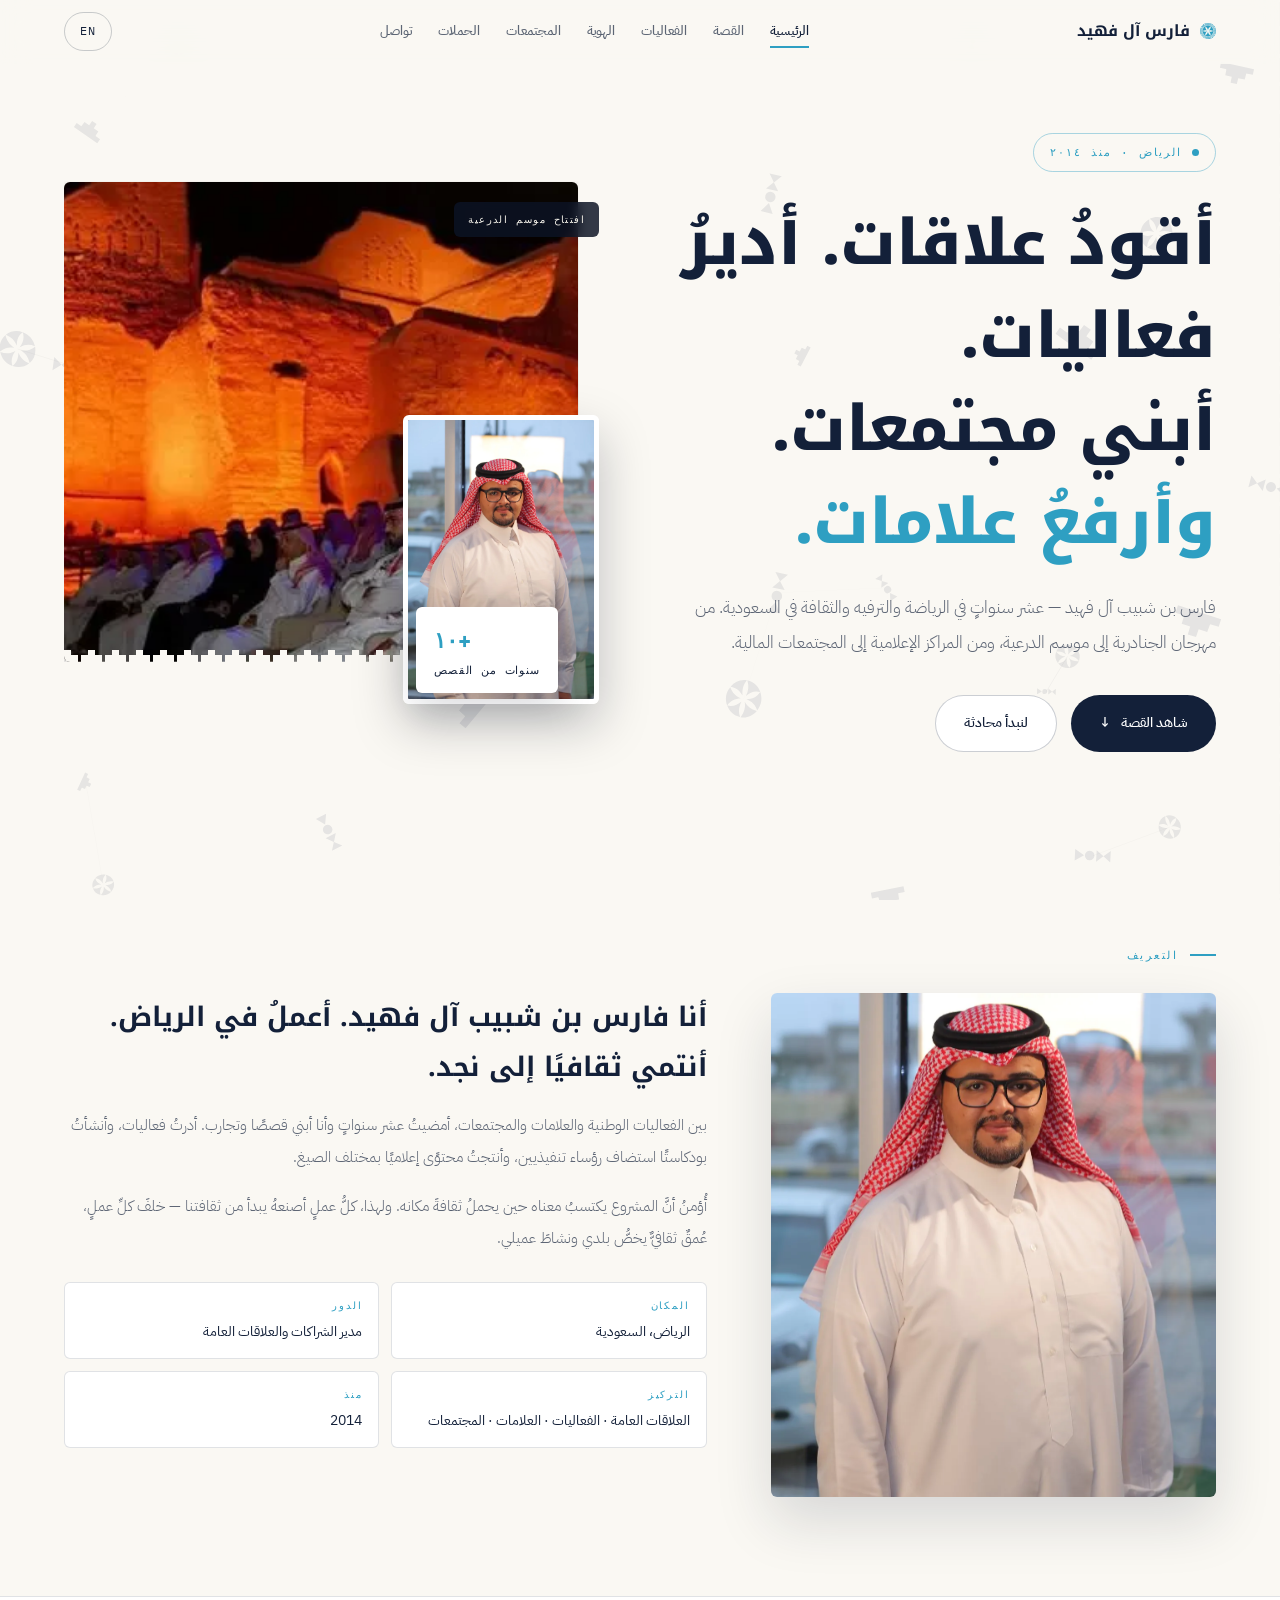
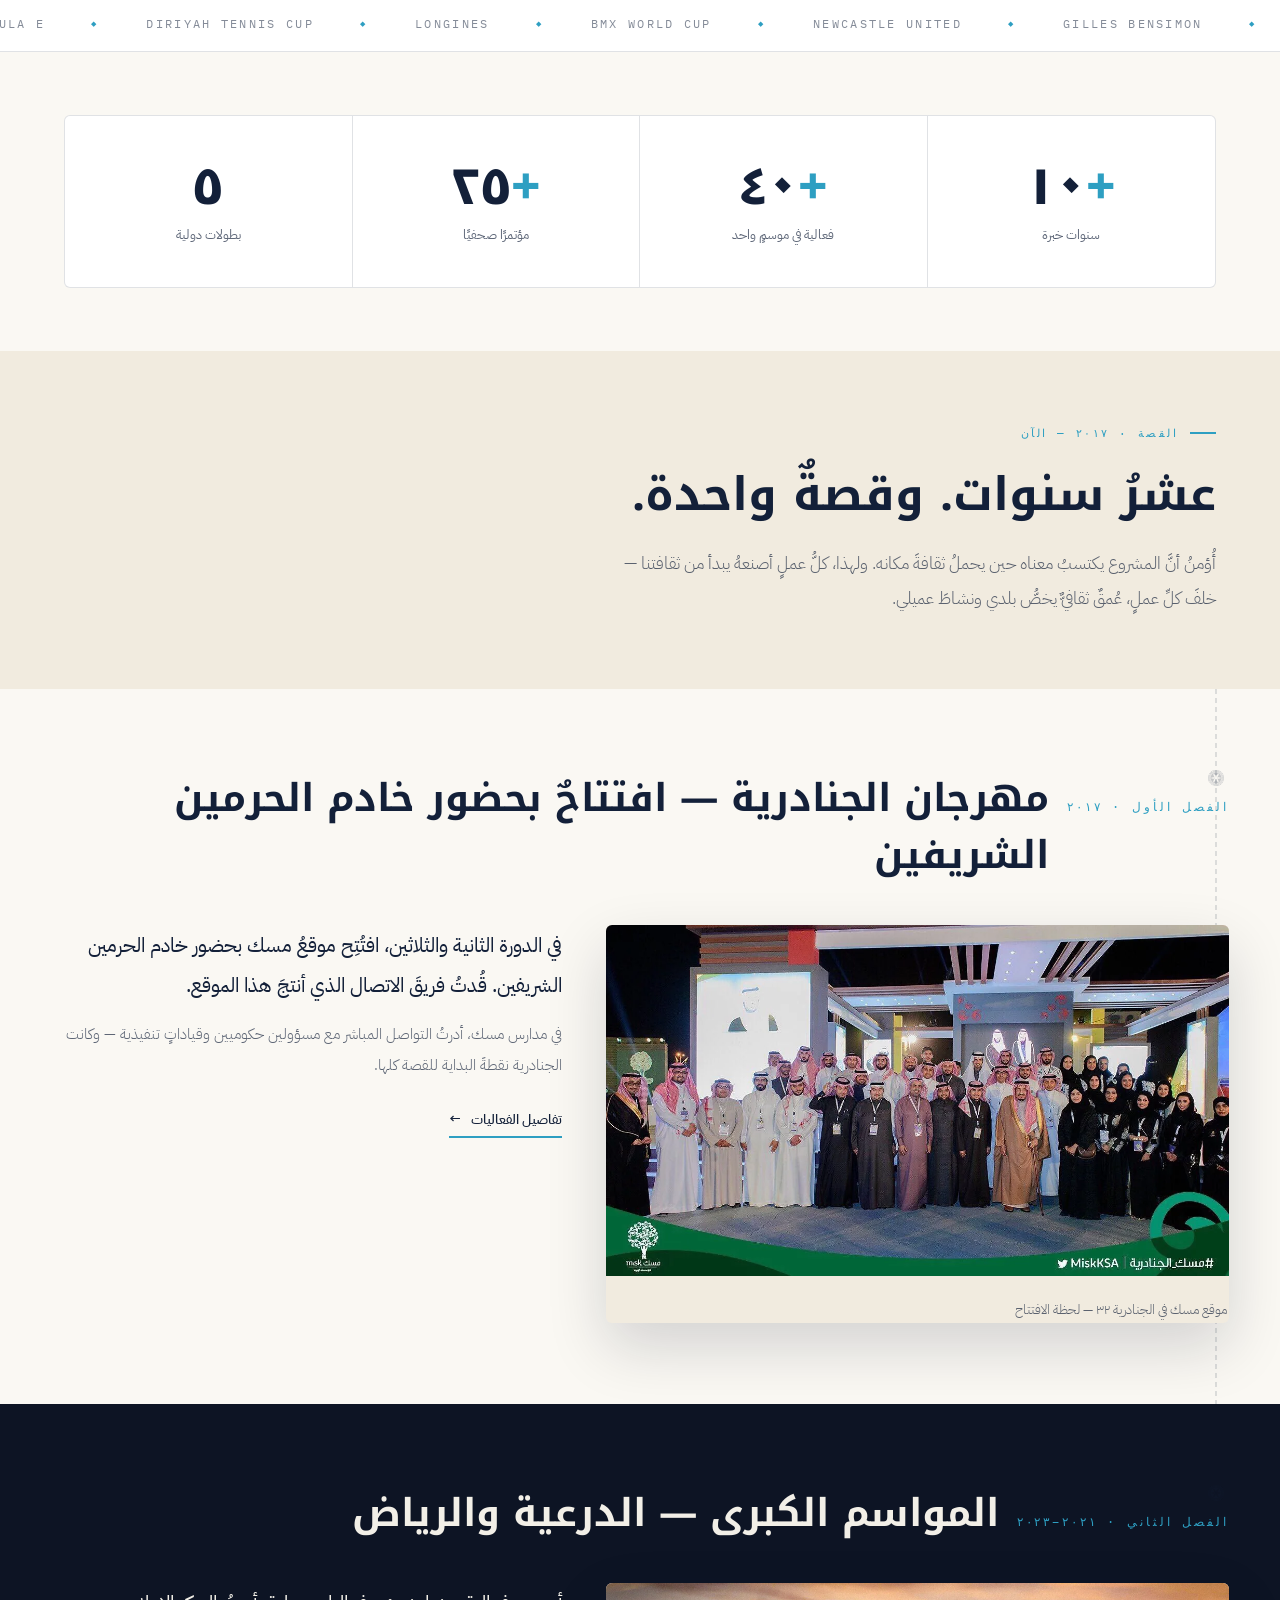
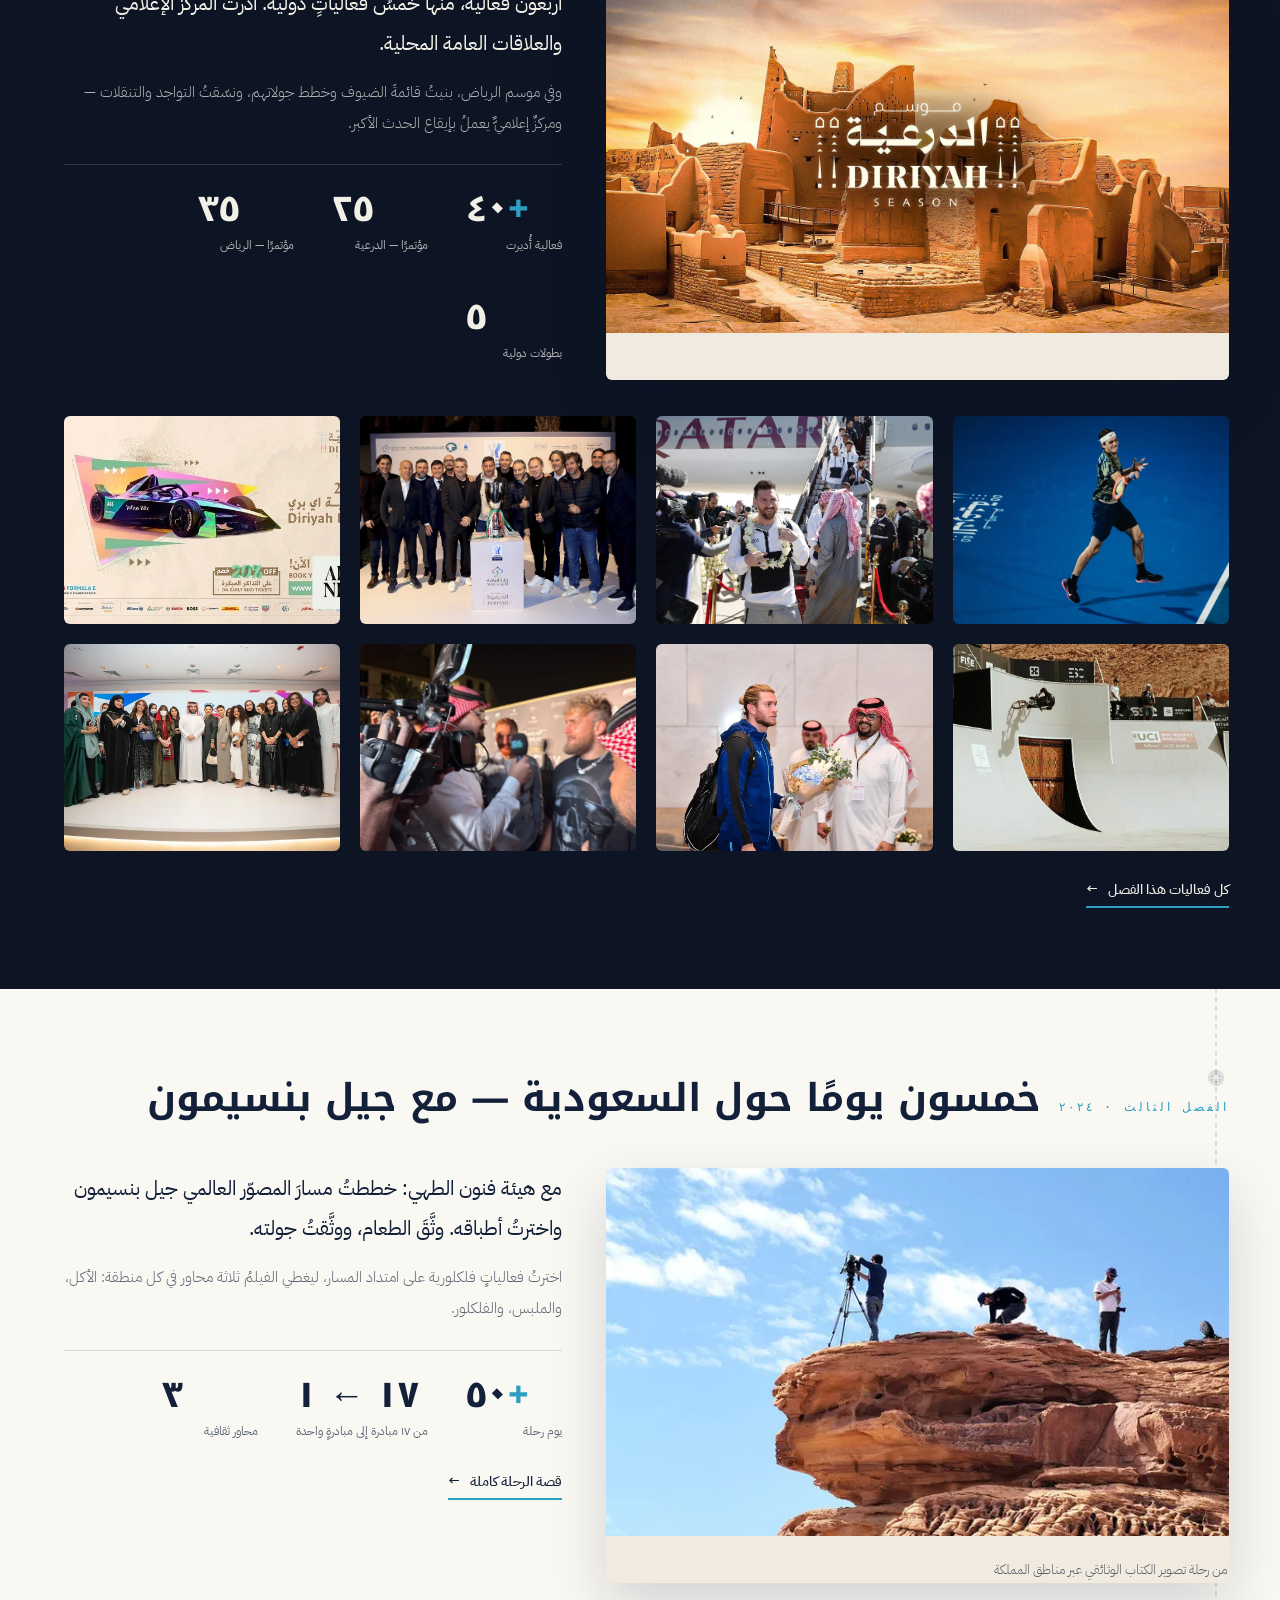
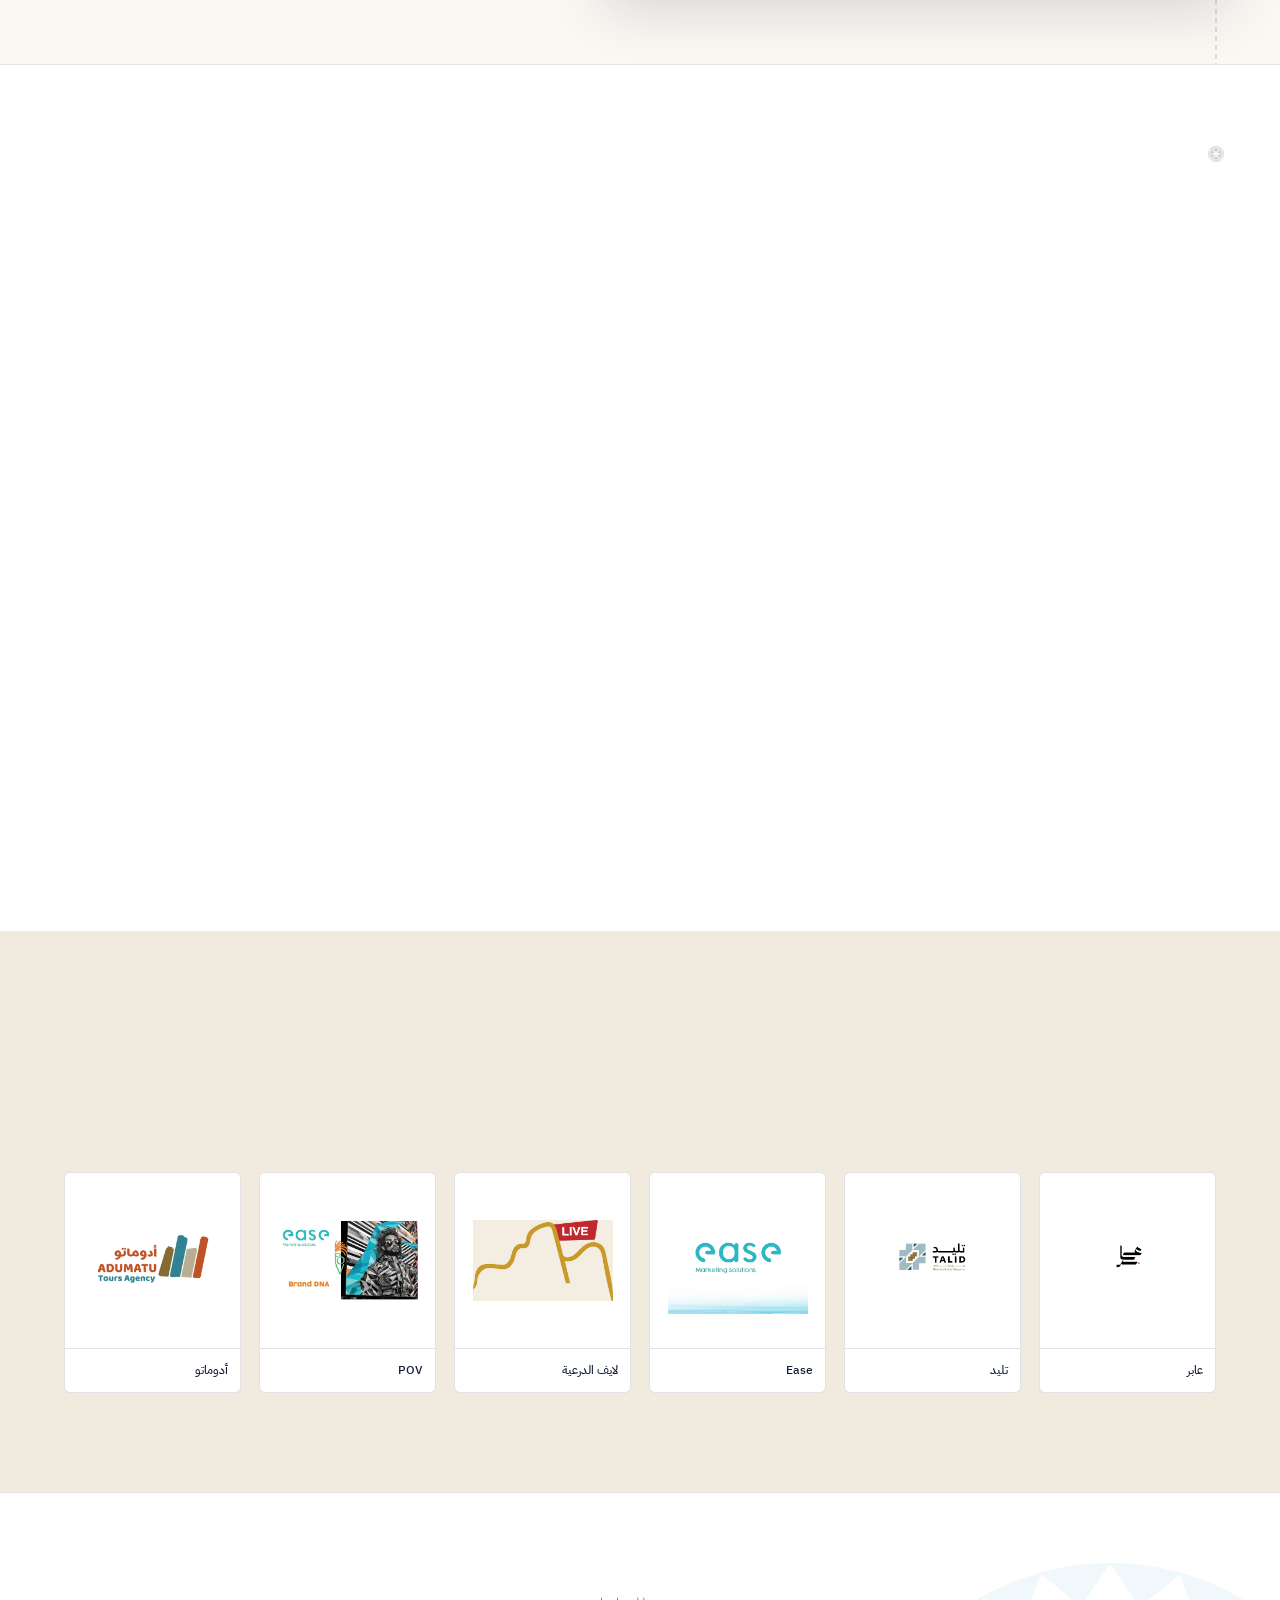
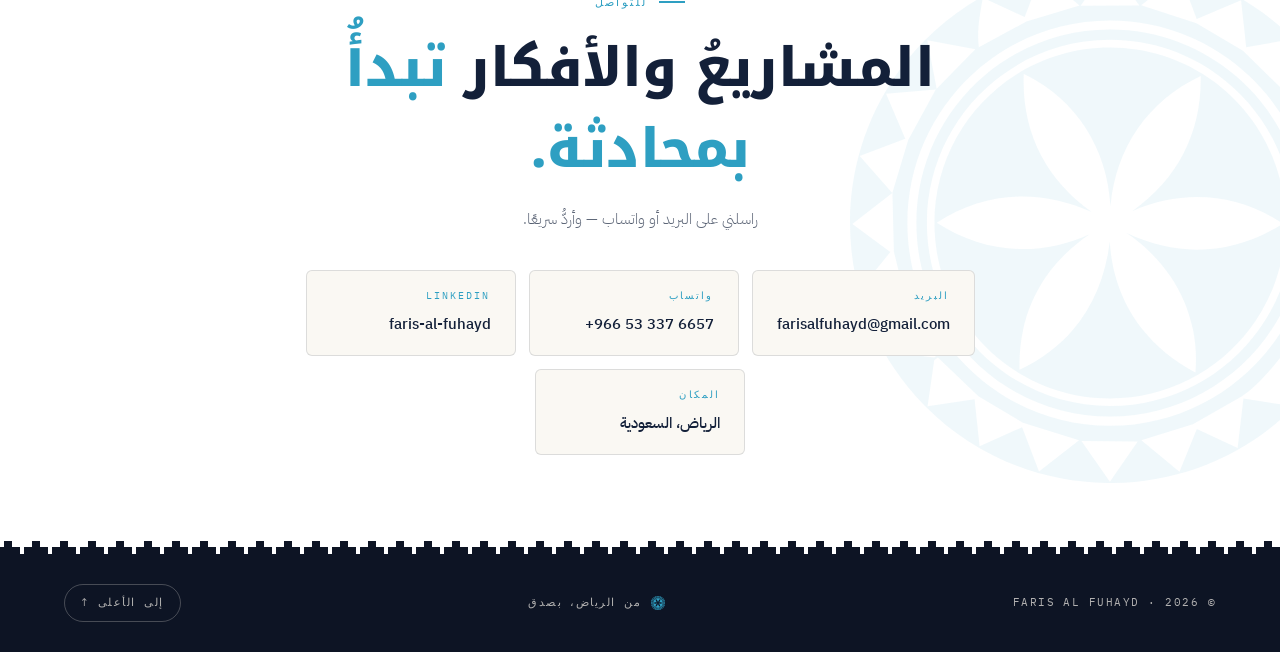
==== commit dc19c4c7: "v20.1 — التعريف تحت الهيرو + الحقل النجدي الحي (index)" ====
--- a/index.html
+++ b/index.html
@@ -46,7 +46,6 @@
 <main id="main">
 <!-- ================= HERO ================= -->
 <section class="hero" id="top">
-  <div class="field" aria-hidden="true"></div>
   <div style="position:relative;z-index:1">
     <span class="hero-kicker rv"><span class="pulse"></span><span class="lang-ar">الرياض · منذ ٢٠١٤</span><span class="lang-en">RIYADH · SINCE 2014</span></span>
     <h1>
@@ -77,6 +76,32 @@
       </picture>
     </div>
     <div class="hv-badge rv"><b><span data-count="10">10</span>+</b><span class="lang-ar">سنوات من القصص</span><span class="lang-en">years of stories</span></div>
+  </div>
+</section>
+
+<!-- ================= PROFILE (calm zone) ================= -->
+<section class="band" id="about">
+  <div class="wrap">
+    <p class="eyebrow rv"><span class="lang-ar">التعريف</span><span class="lang-en">Profile</span></p>
+    <div class="profile-grid" style="margin-top:clamp(18px,3vh,30px)">
+      <div class="profile-photo rv">
+        <picture>
+          <source srcset="assets/img/faris-main.webp" type="image/webp">
+          <img src="assets/img/faris-main.jpg" alt="Faris bin Shabib Al Fuhayd — فارس بن شبيب آل فهيد" loading="lazy" width="1067" height="1600">
+        </picture>
+      </div>
+      <div class="profile-copy">
+        <p class="plead rv"><span class="lang-ar">أنا فارس بن شبيب آل فهيد. أعملُ في الرياض. أنتمي ثقافيًا إلى نجد.</span><span class="lang-en">I am Faris bin Shabib Al Fuhayd. I work in Riyadh. I belong, culturally, to Najd.</span></p>
+        <p class="pp rv"><span class="lang-ar">بين الفعاليات الوطنية والعلامات والمجتمعات، أمضيتُ عشر سنواتٍ وأنا أبني قصصًا وتجارب. أدرتُ فعاليات، وأنشأتُ بودكاستًا استضاف رؤساء تنفيذيين، وأنتجتُ محتوًى إعلاميًا بمختلف الصيغ.</span><span class="lang-en">Across national events, brands and communities, I've spent ten years building stories and experiences. I have run events, launched a podcast hosting CEOs, and produced media content across formats.</span></p>
+        <p class="pp rv"><span class="lang-ar">أُؤمنُ أنَّ المشروع يكتسبُ معناه حين يحملُ ثقافةَ مكانه. ولهذا، كلُّ عملٍ أصنعهُ يبدأ من ثقافتنا — خلفَ كلِّ عملٍ، عُمقٌ ثقافيٌّ يخصُّ بلدي ونشاطَ عميلي.</span><span class="lang-en">I believe a project earns its meaning when it carries the culture of its place. So every piece of work I make starts from our culture — behind each one, a cultural depth that belongs to my country and to my client's craft.</span></p>
+        <div class="facts rv">
+          <div class="factc"><div class="k"><span class="lang-ar">المكان</span><span class="lang-en">Based</span></div><div class="v"><span class="lang-ar">الرياض، السعودية</span><span class="lang-en">Riyadh, Saudi Arabia</span></div></div>
+          <div class="factc"><div class="k"><span class="lang-ar">الدور</span><span class="lang-en">Role</span></div><div class="v"><span class="lang-ar">مدير الشراكات والعلاقات العامة</span><span class="lang-en">Partnerships &amp; PR Manager</span></div></div>
+          <div class="factc"><div class="k"><span class="lang-ar">التركيز</span><span class="lang-en">Focus</span></div><div class="v"><span class="lang-ar">العلاقات العامة · الفعاليات · العلامات · المجتمعات</span><span class="lang-en">PR · Events · Brand · Community</span></div></div>
+          <div class="factc"><div class="k"><span class="lang-ar">منذ</span><span class="lang-en">Since</span></div><div class="v">2014</div></div>
+        </div>
+      </div>
+    </div>
   </div>
 </section>
 
@@ -295,31 +320,6 @@
   </div>
 </section>
 
-<!-- ================= PROFILE (calm zone) ================= -->
-<section class="band" id="about">
-  <div class="wrap">
-    <p class="eyebrow rv"><span class="lang-ar">التعريف</span><span class="lang-en">Profile</span></p>
-    <div class="profile-grid" style="margin-top:clamp(18px,3vh,30px)">
-      <div class="profile-photo rv">
-        <picture>
-          <source srcset="assets/img/faris-main.webp" type="image/webp">
-          <img src="assets/img/faris-main.jpg" alt="Faris bin Shabib Al Fuhayd — فارس بن شبيب آل فهيد" loading="lazy" width="1067" height="1600">
-        </picture>
-      </div>
-      <div class="profile-copy">
-        <p class="plead rv"><span class="lang-ar">أنا فارس بن شبيب آل فهيد. أعملُ في الرياض. أنتمي ثقافيًا إلى نجد.</span><span class="lang-en">I am Faris bin Shabib Al Fuhayd. I work in Riyadh. I belong, culturally, to Najd.</span></p>
-        <p class="pp rv"><span class="lang-ar">بين الفعاليات الوطنية والعلامات والمجتمعات، أمضيتُ عشر سنواتٍ وأنا أبني قصصًا وتجارب. أدرتُ فعاليات، وأنشأتُ بودكاستًا استضاف رؤساء تنفيذيين، وأنتجتُ محتوًى إعلاميًا بمختلف الصيغ.</span><span class="lang-en">Across national events, brands and communities, I've spent ten years building stories and experiences. I have run events, launched a podcast hosting CEOs, and produced media content across formats.</span></p>
-        <p class="pp rv"><span class="lang-ar">أُؤمنُ أنَّ المشروع يكتسبُ معناه حين يحملُ ثقافةَ مكانه. ولهذا، كلُّ عملٍ أصنعهُ يبدأ من ثقافتنا — خلفَ كلِّ عملٍ، عُمقٌ ثقافيٌّ يخصُّ بلدي ونشاطَ عميلي.</span><span class="lang-en">I believe a project earns its meaning when it carries the culture of its place. So every piece of work I make starts from our culture — behind each one, a cultural depth that belongs to my country and to my client's craft.</span></p>
-        <div class="facts rv">
-          <div class="factc"><div class="k"><span class="lang-ar">المكان</span><span class="lang-en">Based</span></div><div class="v"><span class="lang-ar">الرياض، السعودية</span><span class="lang-en">Riyadh, Saudi Arabia</span></div></div>
-          <div class="factc"><div class="k"><span class="lang-ar">الدور</span><span class="lang-en">Role</span></div><div class="v"><span class="lang-ar">مدير الشراكات والعلاقات العامة</span><span class="lang-en">Partnerships &amp; PR Manager</span></div></div>
-          <div class="factc"><div class="k"><span class="lang-ar">التركيز</span><span class="lang-en">Focus</span></div><div class="v"><span class="lang-ar">العلاقات العامة · الفعاليات · العلامات · المجتمعات</span><span class="lang-en">PR · Events · Brand · Community</span></div></div>
-          <div class="factc"><div class="k"><span class="lang-ar">منذ</span><span class="lang-en">Since</span></div><div class="v">2014</div></div>
-        </div>
-      </div>
-    </div>
-  </div>
-</section>
 
 <!-- ================= CONTACT ================= -->
 <section class="contact band" id="contact">
--- a/assets/css/main.css
+++ b/assets/css/main.css
@@ -87,8 +87,17 @@
 .rosette{-webkit-mask:url('../svg/najdi-16.svg') center/contain no-repeat;
   mask:url('../svg/najdi-16.svg') center/contain no-repeat;background:currentColor}
 
-/* hero/team canvas field — painted by JS, decorative only */
-.field{position:absolute;inset:0;pointer-events:none;z-index:0}
+/* site-wide Najdi field — fixed canvas painted by JS, decorative only */
+.njfield{position:fixed;inset:0;pointer-events:none;z-index:0}
+main,footer{position:relative;z-index:1}
+/* najdi cursor follower (fine pointers, reduced-motion off) */
+.najdi-cursor{position:fixed;top:0;left:0;width:30px;height:30px;margin:-15px 0 0 -15px;
+  pointer-events:none;z-index:140;color:var(--surf);opacity:.55;
+  -webkit-mask:url('../svg/najdi-cursor.svg') center/contain no-repeat;
+  mask:url('../svg/najdi-cursor.svg') center/contain no-repeat;background:currentColor;
+  transition:opacity .3s,width .25s,height .25s,margin .25s}
+.najdi-cursor.hide{opacity:0}
+.najdi-cursor.grow{width:44px;height:44px;margin:-22px 0 0 -22px;opacity:.85}
 
 /* ---------- header ---------- */
 .top{position:fixed;top:0;inset-inline:0;z-index:90;
@@ -204,6 +213,12 @@
   .hero h1{font-size:clamp(28px,7.6vw,40px)}
 }
 
+/* hero headline word entrance */
+html.js .hero h1 .w{display:inline-block;opacity:0;transform:translateY(.65em) rotate(2deg);
+  transition:opacity .75s var(--ease),transform .75s var(--ease)}
+html.js.hero-go .hero h1 .w{opacity:1;transform:none}
+@media (prefers-reduced-motion:reduce){html.js .hero h1 .w{opacity:1;transform:none;transition:none}}
+
 /* ---------- client ribbon ---------- */
 .clients{border-block:1px solid var(--hair);background:var(--white);overflow:hidden;padding:16px 0}
 .ribbon{display:flex;width:max-content;direction:ltr}
@@ -245,8 +260,15 @@
 /* thread */
 .thread{position:absolute;top:0;bottom:0;inset-inline-start:calc(var(--pad) - 1px);width:2px;
   background:linear-gradient(var(--hair) 60%,transparent 0) top/2px 9px repeat-y}
+.thread::after{content:"";position:absolute;top:0;left:0;width:2px;height:100%;background:var(--surf);
+  transform-origin:top;transform:scaleY(var(--tp,0))}
+@media (prefers-reduced-motion:reduce){.thread::after{display:none}}
 .act .node{position:absolute;top:clamp(64px,9vh,116px);inset-inline-start:calc(var(--pad) - 8px);
-  width:16px;height:16px;color:var(--surf);z-index:2}
+  width:16px;height:16px;color:var(--hair-strong);z-index:2;transition:color .6s,transform .6s var(--ease)}
+html.js .act .node{animation:nodeSpin 46s linear infinite}
+.act.on .node{color:var(--surf);transform:scale(1.35)}
+@keyframes nodeSpin{to{rotate:360deg}}
+@media (prefers-reduced-motion:reduce){html.js .act .node{animation:none}.act.on .node{transform:none}}
 .act-inner{padding-inline-start:clamp(34px,4vw,64px)}
 @media (max-width:720px){
   .thread{inset-inline-start:15px}
